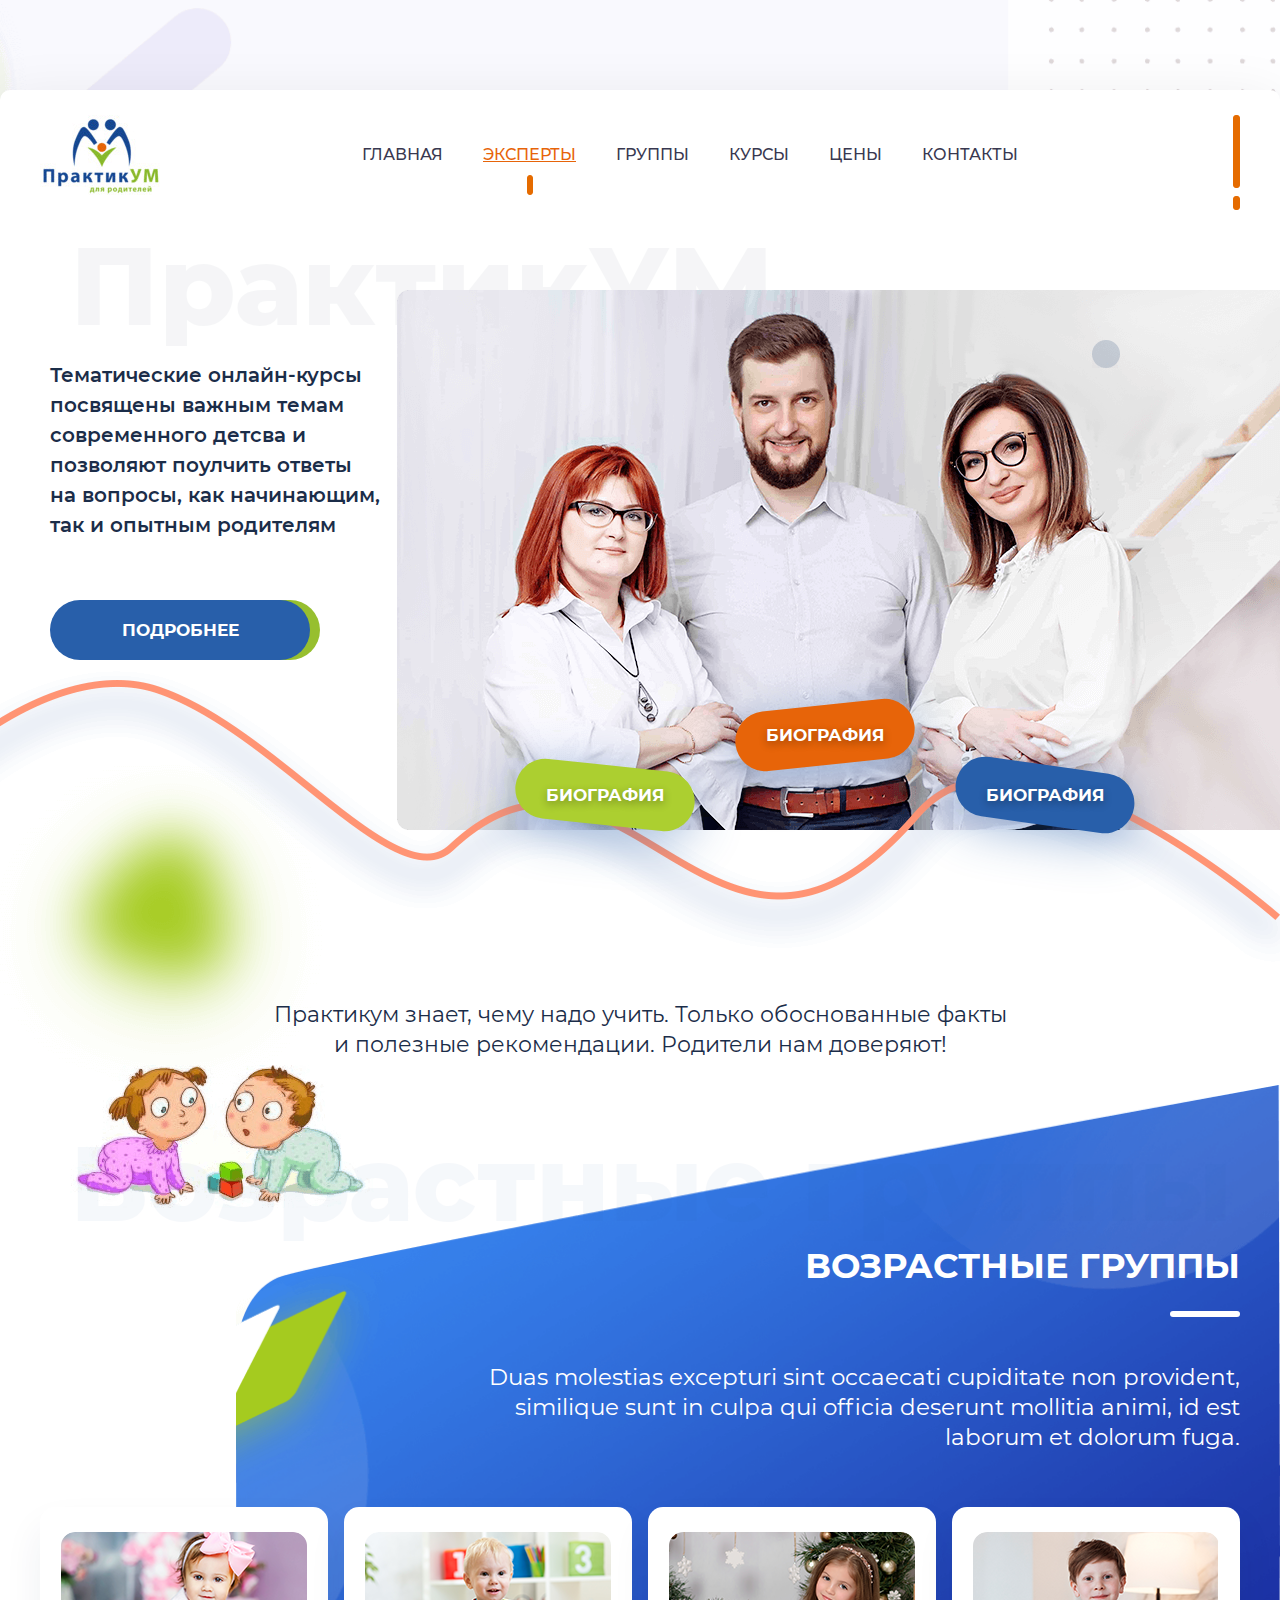
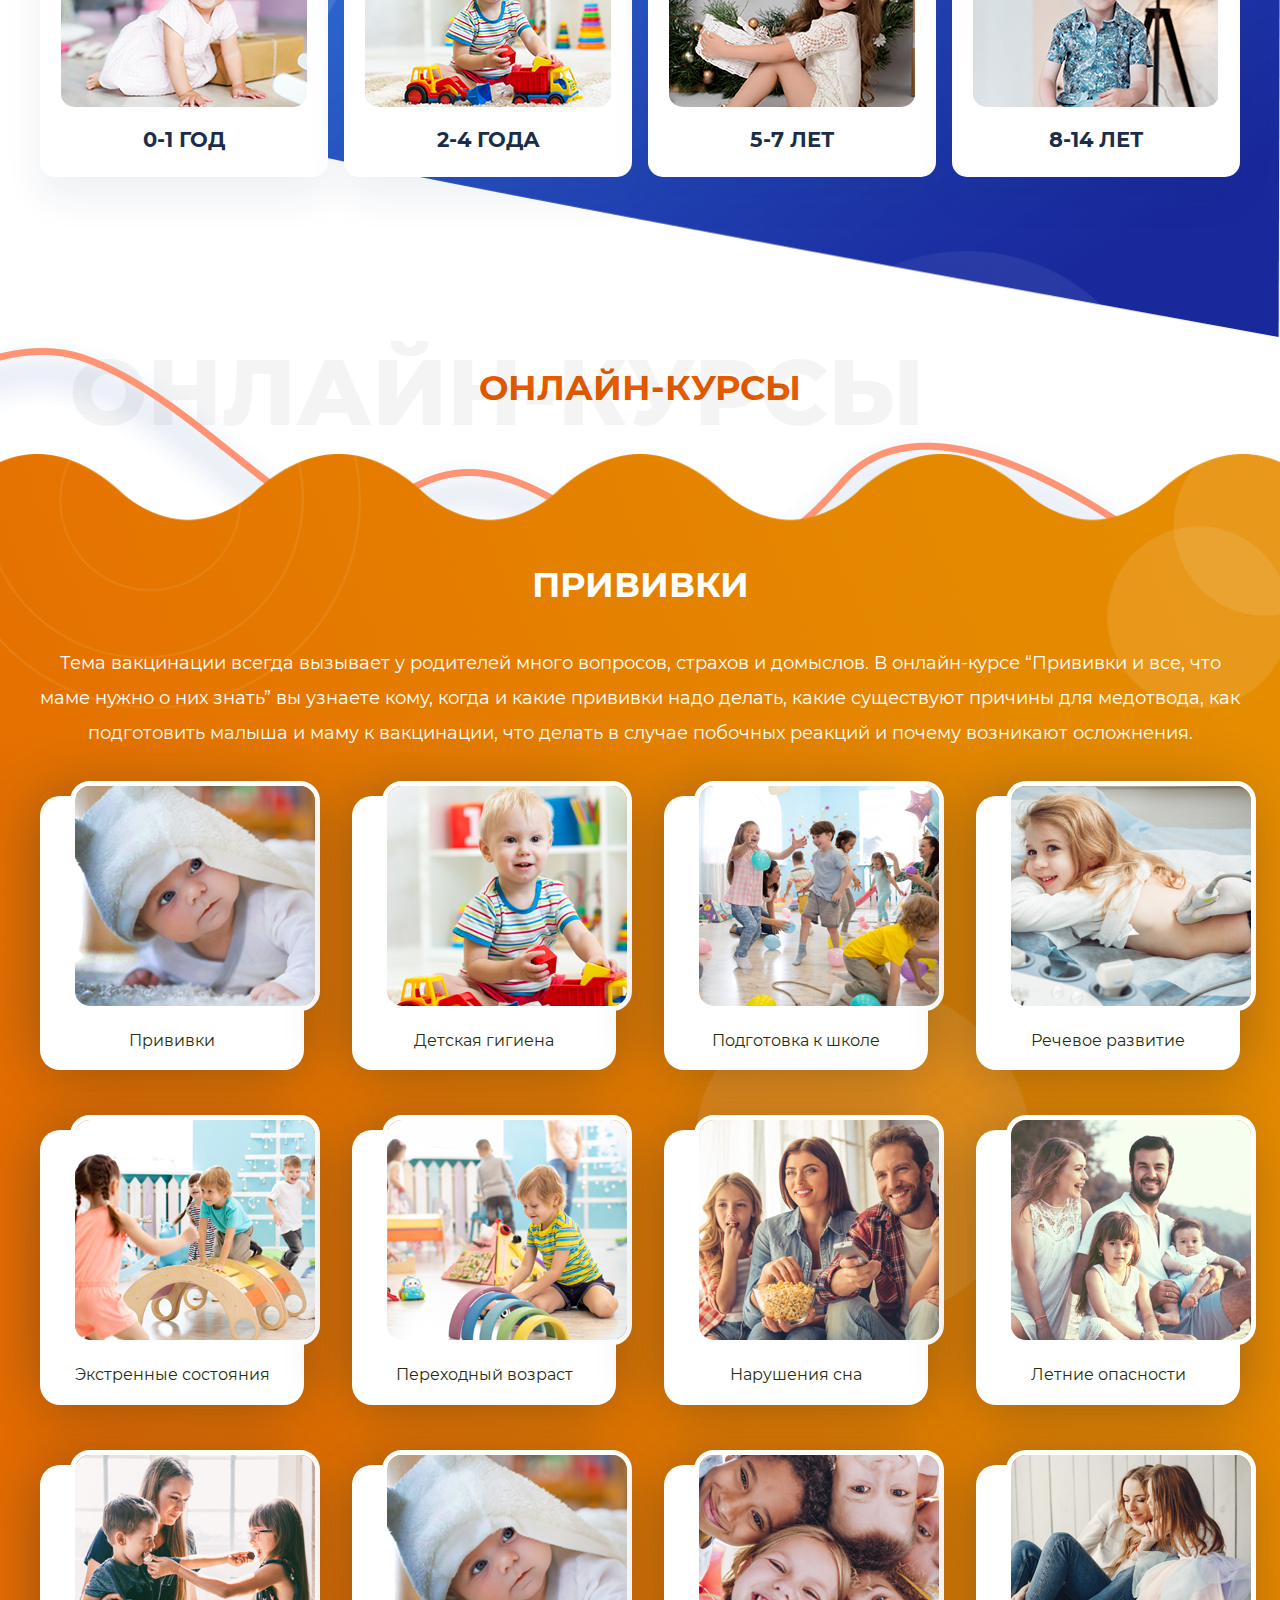
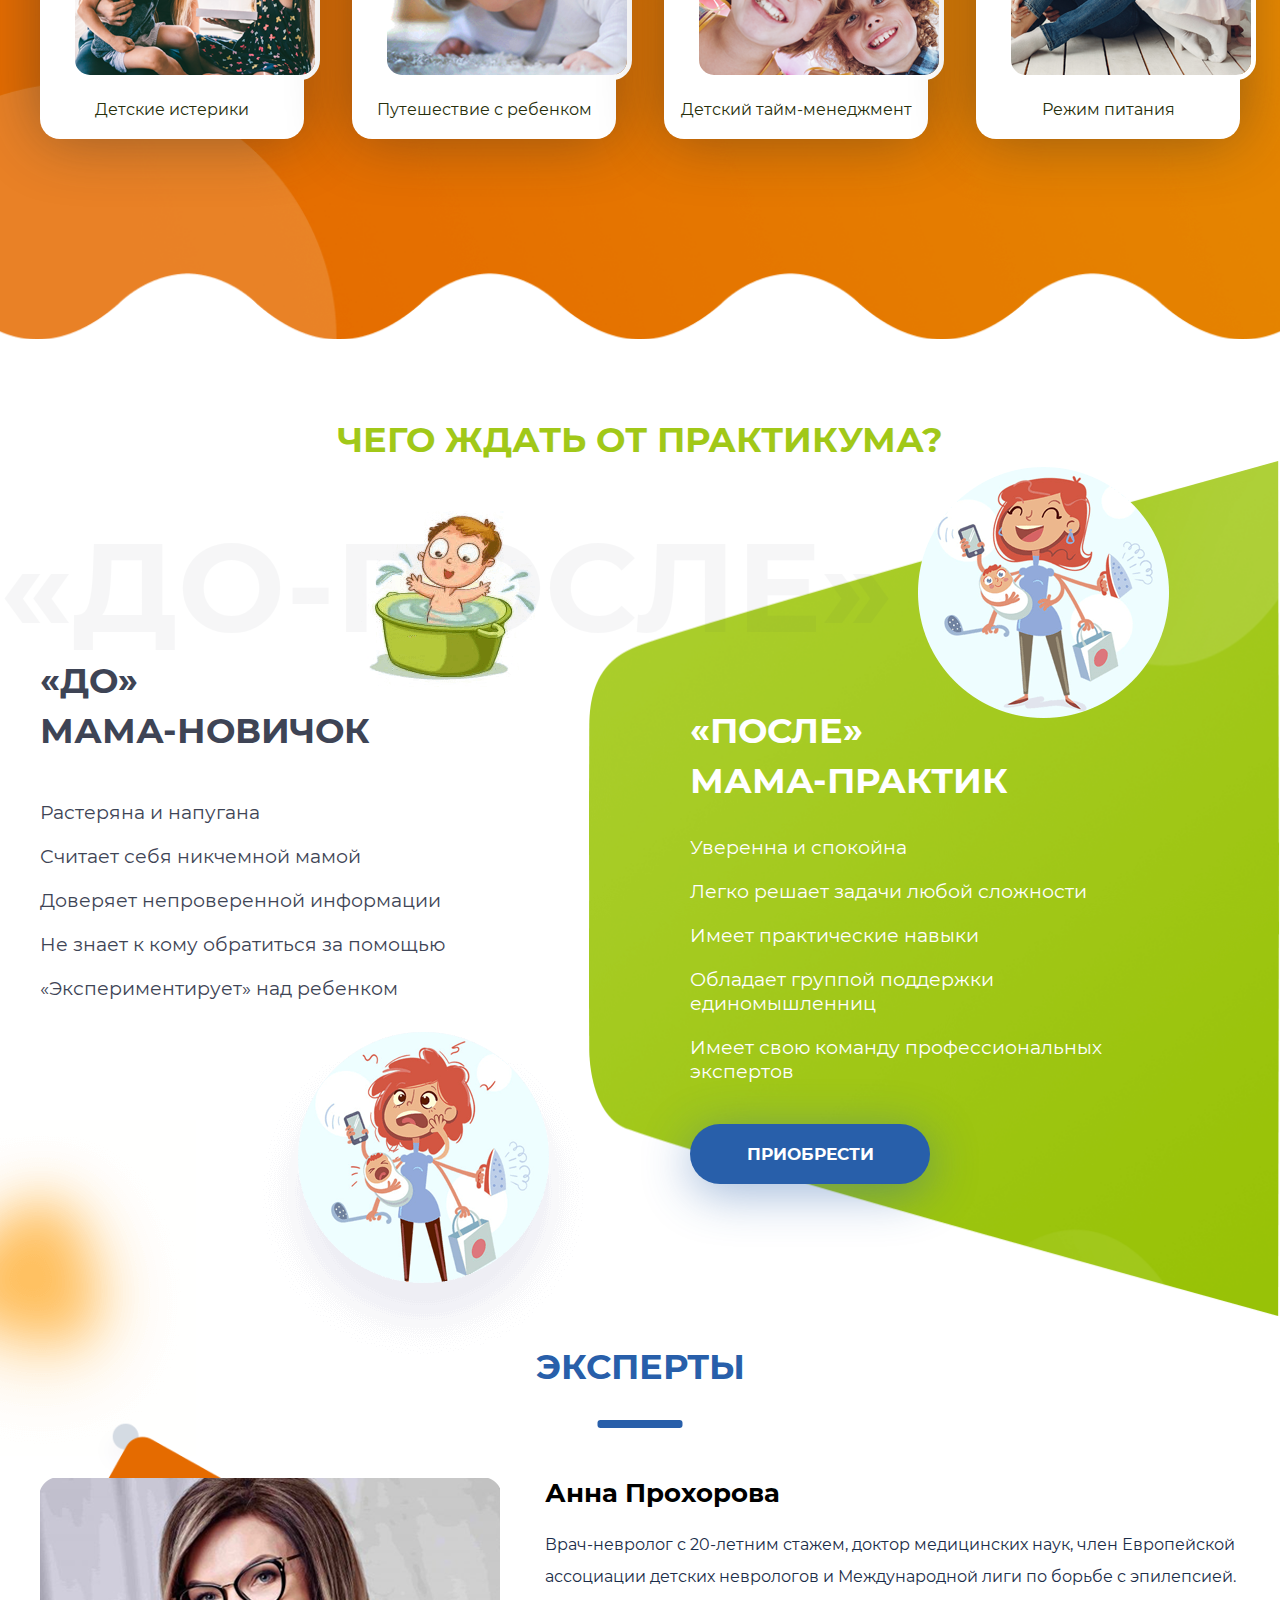
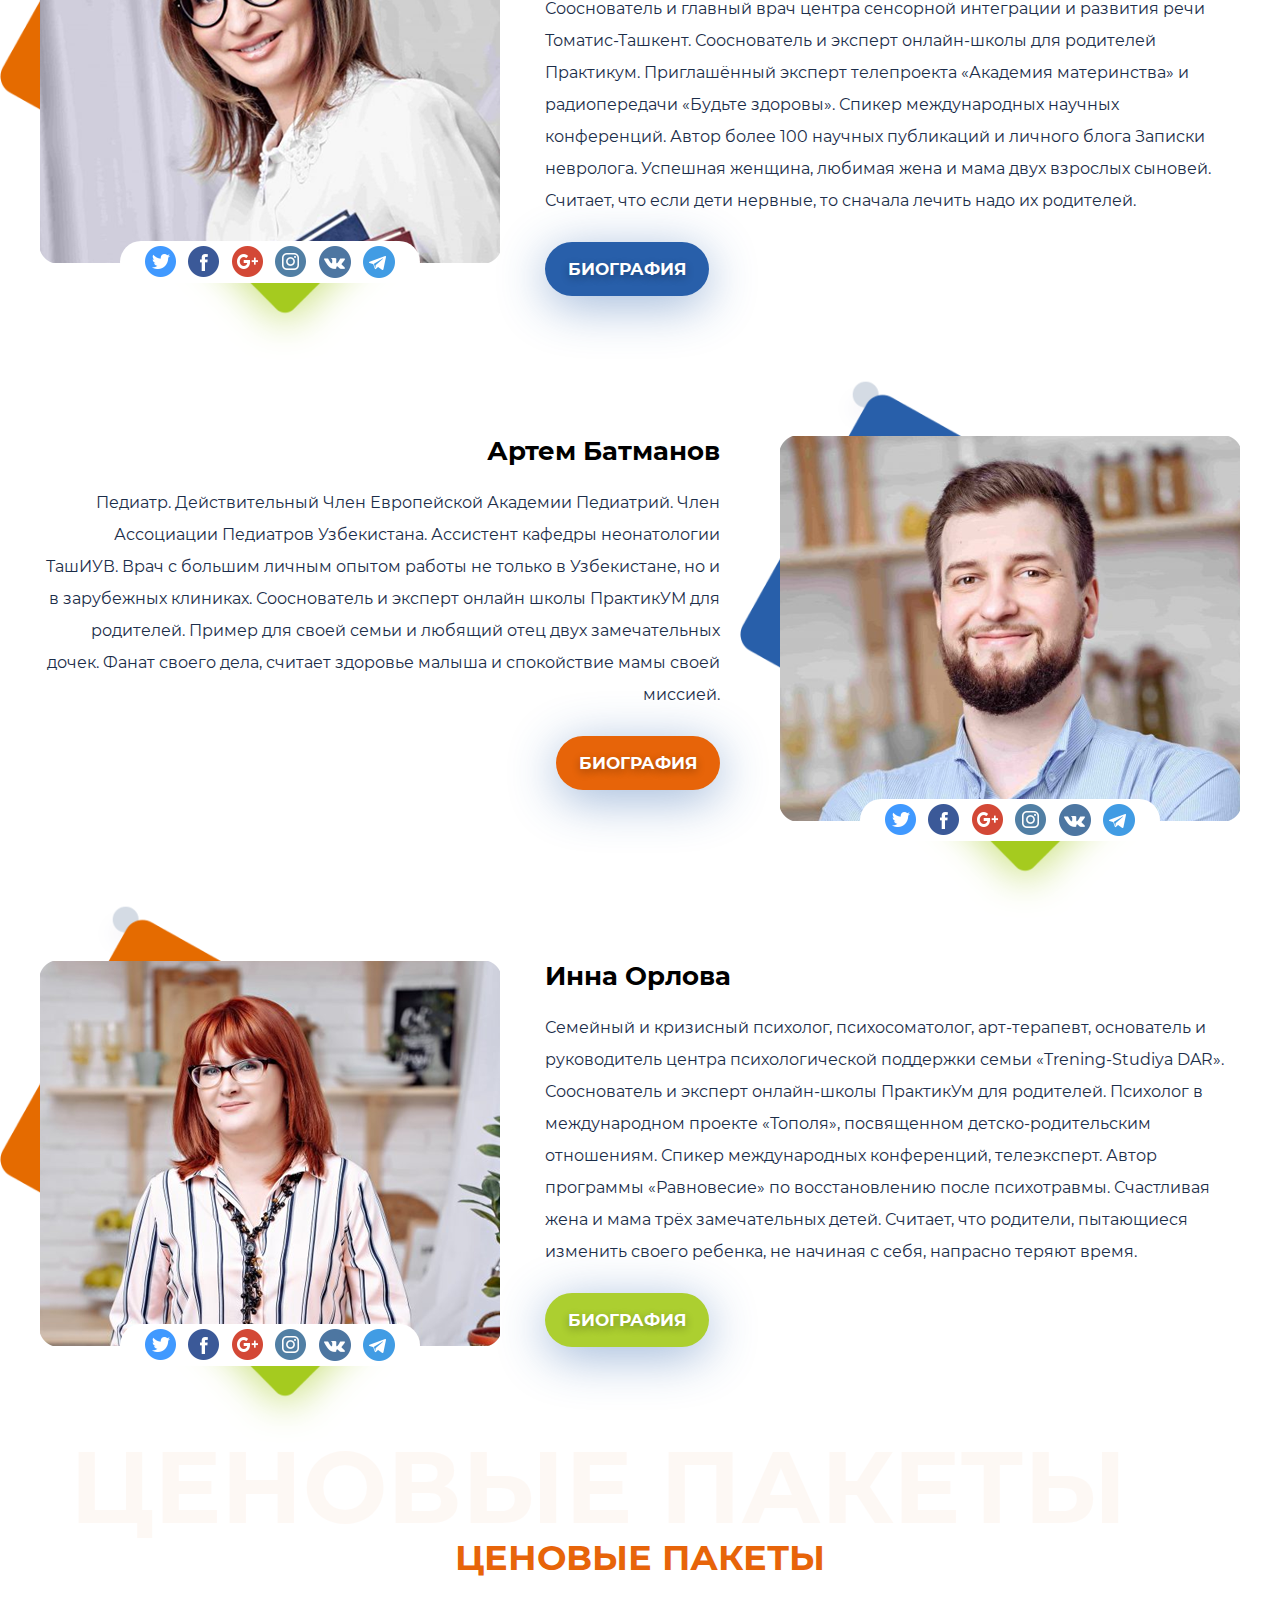
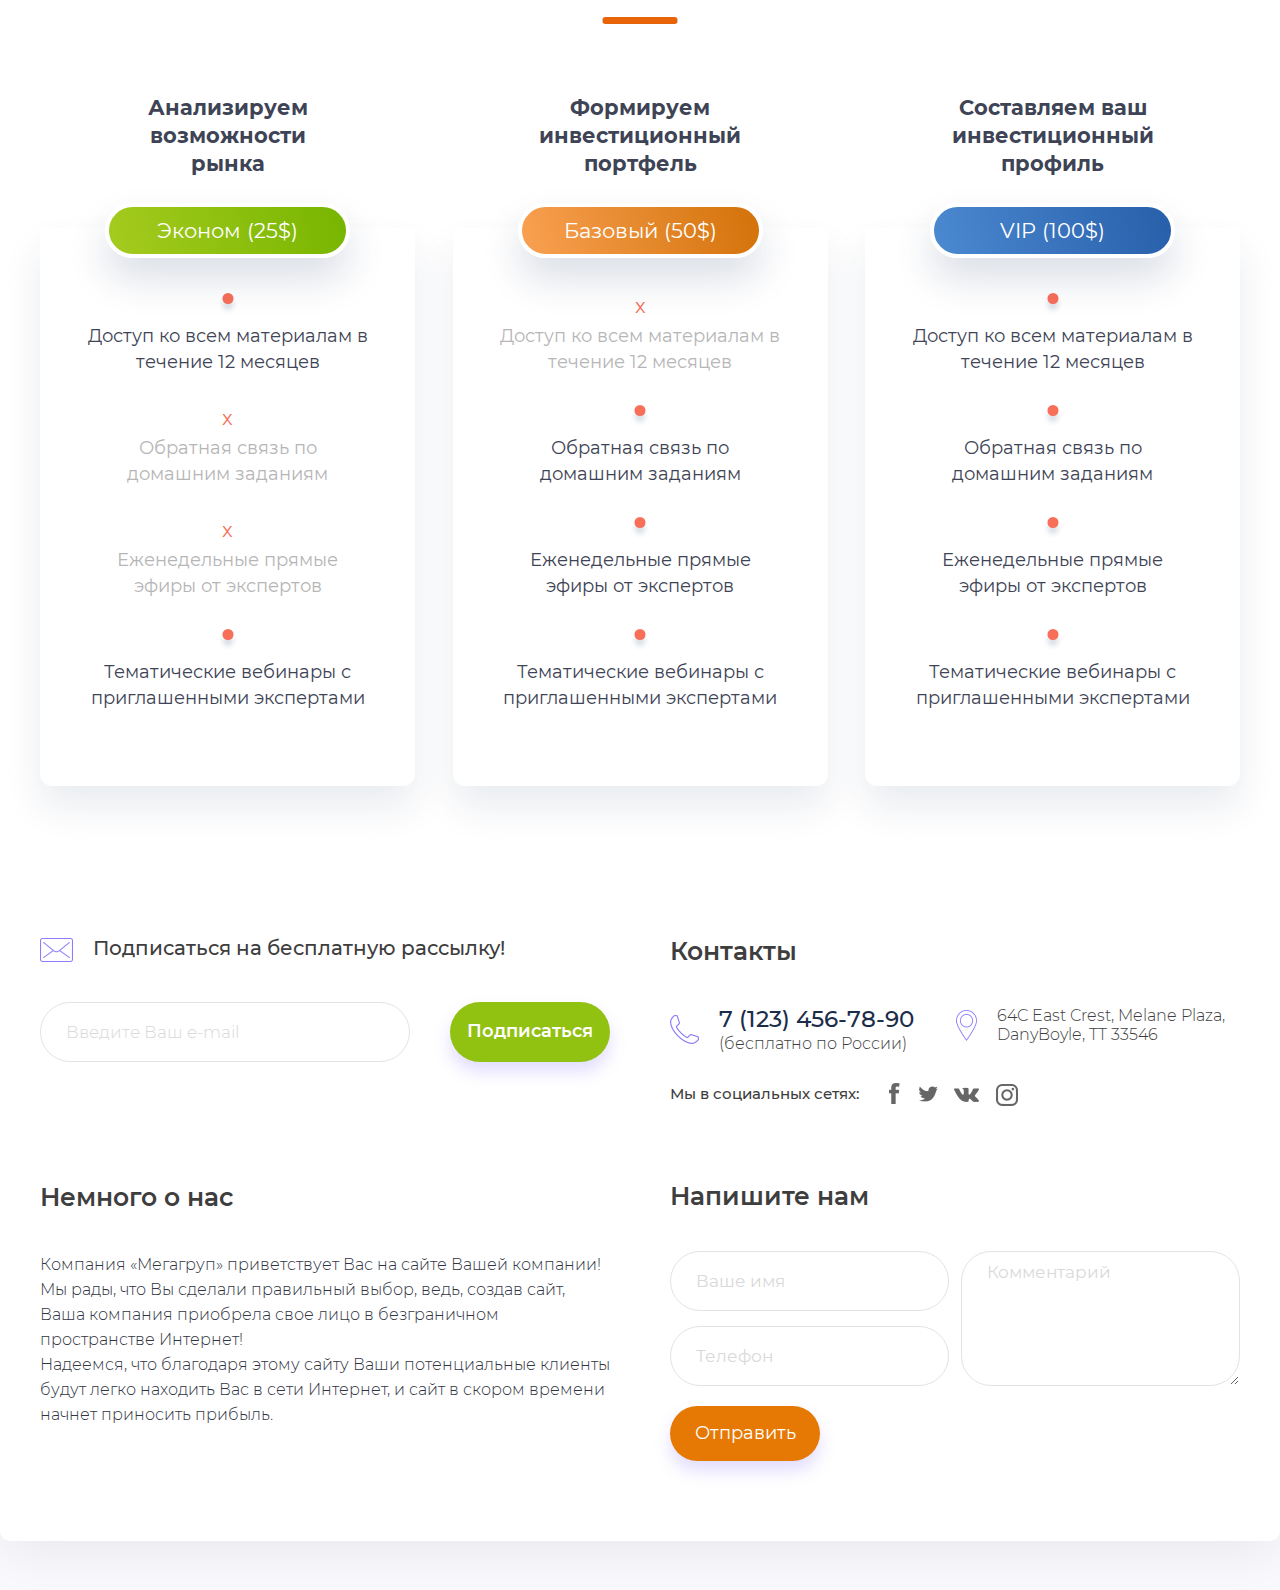
==== index.html @ b4249340 "desktop" ====
<!DOCTYPE html>
<html lang="ru">

<head>
	<meta charset="utf-8">
	<!-- <base href="/"> -->
	<title>ПрактикУМ</title>
	<meta name="description" content="">
	<meta http-equiv="X-UA-Compatible" content="IE=edge">
	<meta name="viewport" content="width=device-width, initial-scale=1, maximum-scale=1">

	<link rel="stylesheet" href="css/main.min.css">

	<!--[if IE 9]>
   <link href="https://cdn.jsdelivr.net/gh/coliff/bootstrap-ie8/css/bootstrap-ie9.min.css" rel="stylesheet">
<![endif]-->
	<!--[if lte IE 8]>
   <link href="https://cdn.jsdelivr.net/gh/coliff/bootstrap-ie8/css/bootstrap-ie8.min.css" rel="stylesheet">
   <script src="https://cdn.jsdelivr.net/g/html5shiv@3.7.3"></script>
<![endif]-->
	<script src="libs/jquery/dist/jquery.min.js" defer></script>
	<script src="js/libs.min.js" defer></script>
	<script src="js/common.js" defer></script>
</head>

<body>
	<div class="wrapper">
		<header class="header">
			<div class="container">
				<div class="header-content">
					<a href="#" class="header-logo">
						<img src="img/logo.png" alt="logo">
					</a>
					<nav class="header-nav">
						<ul class="header-menu">
							<li class="header-menu-item"><a href="#" class="header-menu-link">ГЛАВНАЯ</a></li>
							<li class="header-menu-item"><a href="#" class="header-menu-link active">ЭКСПЕРТЫ</a></li>
							<li class="header-menu-item"><a href="#" class="header-menu-link">ГРУППЫ</a></li>
							<li class="header-menu-item"><a href="#" class="header-menu-link">КУРСЫ</a></li>
							<li class="header-menu-item"><a href="#" class="header-menu-link">ЦЕНЫ</a></li>
							<li class="header-menu-item"><a href="#" class="header-menu-link">КОНТАКТЫ</a></li>
						</ul>
					</nav>
					<img src="img/first-line.png" alt="line" class="header-line">
				</div>
			</div>
		</header>
		<main class="main">
			<section class="first-section">
				<div class="first-section-wrap">
					<h2 class="first-section-big-title">ПрактикУМ</h2>
					<div class="first-section-left">
						<p class="first-section-text">Тематические онлайн-курсы посвящены важным темам современного детсва и позволяют поулчить ответы на вопросы, как начинающим, так и опытным родителям</p>
						<a href="#" class="first-section-btn"><span>подробнее</span></a>
					</div>
					<div class="first-section-right">
						<img src="img/first-ellipse.png" alt="ellipse" class="first-section-ellipse">
						<img src="img/teachers.png" alt="teachers">

					</div>
					<div class="first-section-btns">
						<a href="#" class="first-section-link">Биография</a>
						<a href="#" class="first-section-link">Биография</a>
						<a href="#" class="first-section-link">Биография</a>
					</div>
					<img src="img/second-line.png" alt="line" class="first-section-line">
					<img src="img/wtf.png" alt="line" class="first-section-img">
				</div>
			</section>
			<section class="second-section">
				<h2 class="second-section-big-title">Возрастные группы</h2>
				<p class="second-section-text">Практикум знает, чему надо учить. Только обоснованные факты и полезные рекомендации. Родители нам доверяют!</p>
				<img src="img/child.png" alt="" class="second-section-children">
				<div class="second-section-content">
					<div class="container">
						<h3 class="second-section-title">Возрастные группы</h3>
						<p class="second-section-text-two">Duas molestias excepturi sint occaecati cupiditate non provident, similique sunt in culpa qui officia deserunt mollitia animi, id est laborum et dolorum fuga.</p>
						<div class="age-group-wrap">
							<div class="age-group-item">
								<p class="age-group-item-img-wrap">
									<img src="img/baby/baby.png" alt="baby">

								</p>
								<p class="age-group-item-text">0-1 год</p>
							</div>
							<div class="age-group-item">
								<p class="age-group-item-img-wrap">
									<img src="img/baby/baby-2.png" alt="baby">

								</p>
								<p class="age-group-item-text">2-4 года</p>
							</div>
							<div class="age-group-item">
								<p class="age-group-item-img-wrap">
									<img src="img/baby/baby-3.png" alt="baby">

								</p>
								<p class="age-group-item-text">5-7 лет</p>
							</div>
							<div class="age-group-item">
								<p class="age-group-item-img-wrap">
									<img src="img/baby/baby-4.png" alt="baby">

								</p>
								<p class="age-group-item-text">8-14 лет</p>
							</div>
						</div>
					</div>
				</div>
			</section>
			<section class="third-section">
				<h2 class="third-section-big-title">Онлайн-курсы</h2>
				<h3 class="third-section-title">Онлайн-курсы</h3>
				<img src="img/second-line.png" alt="" class="third-section-line">
				<div class="third-section-content">
					<div class="container">
						<h3>Прививки</h3>
						<p class="third-section-text">Тема вакцинации всегда вызывает у родителей много вопросов, страхов и домыслов. В онлайн-курсе “Прививки и все, что маме нужно о них знать” вы узнаете кому, когда и какие прививки надо делать, какие существуют причины для медотвода, как подготовить малыша и маму к вакцинации, что делать в случае побочных реакций и почему возникают осложнения.</p>
						<div class="third-section-blocks">
							<div class="third-section-block">
								<p class="third-section-block-img-wrap">
									<img src="img/baby/baby-5.png" alt="baby">
								</p>
								<p class="third-section-block-text">Прививки</p>
							</div>
							<div class="third-section-block">
								<p class="third-section-block-img-wrap">
									<img src="img/baby/baby-6.png" alt="baby">
								</p>
								<p class="third-section-block-text">Детская гигиена</p>
							</div>
							<div class="third-section-block">
								<p class="third-section-block-img-wrap">
									<img src="img/baby/baby-7.png" alt="baby">
								</p>
								<p class="third-section-block-text">Подготовка к школе</p>
							</div>
							<div class="third-section-block">
								<p class="third-section-block-img-wrap">
									<img src="img/baby/baby-8.png" alt="baby">
								</p>
								<p class="third-section-block-text">Речевое развитие</p>
							</div>

							<div class="third-section-block">
								<p class="third-section-block-img-wrap">
									<img src="img/baby/baby-9.png" alt="baby">
								</p>
								<p class="third-section-block-text">Экстренные состояния</p>
							</div>
							<div class="third-section-block">
								<p class="third-section-block-img-wrap">
									<img src="img/baby/baby-10.png" alt="baby">
								</p>
								<p class="third-section-block-text">Переходный возраст</p>
							</div>
							<div class="third-section-block">
								<p class="third-section-block-img-wrap">
									<img src="img/baby/baby-11.png" alt="baby">
								</p>
								<p class="third-section-block-text">Нарушения сна</p>
							</div>
							<div class="third-section-block">
								<p class="third-section-block-img-wrap">
									<img src="img/baby/baby-12.png" alt="baby">
								</p>
								<p class="third-section-block-text">Летние опасности</p>
							</div>

							<div class="third-section-block">
								<p class="third-section-block-img-wrap">
									<img src="img/baby/baby-13.png" alt="baby">
								</p>
								<p class="third-section-block-text">Детские истерики</p>
							</div>
							<div class="third-section-block">
								<p class="third-section-block-img-wrap">
									<img src="img/baby/baby-14.png" alt="baby">
								</p>
								<p class="third-section-block-text">Путешествие с ребенком</p>
							</div>
							<div class="third-section-block">
								<p class="third-section-block-img-wrap">
									<img src="img/baby/baby-15.png" alt="baby">
								</p>
								<p class="third-section-block-text">Детский тайм-менеджмент</p>
							</div>
							<div class="third-section-block">
								<p class="third-section-block-img-wrap">
									<img src="img/baby/baby-16.png" alt="baby">
								</p>
								<p class="third-section-block-text">Режим питания</p>
							</div>
						</div>
					</div>
				</div>
			</section>
			<section class="four-section">

				<h3 class="four-section-title">Чего ждать от ПрактикУма?</h3>
				<div class="four-section-content-wrap">
					<h2 class="four-section-big-title">«До-После»</h2>
					<div class="container">
						<div class="four-section-content">
							<div class="four-section-left">
								<img src="img/child-2.png" alt="" class="four-section-child">
								<h4 class="four-section-left-title">«До»<br>
									Мама-новичок</h4>
								<ul class="four-section-left-list">
									<li>Растеряна и напугана</li>
									<li>Считает себя никчемной мамой</li>
									<li>Доверяет непроверенной информации</li>
									<li>Не знает к кому обратиться за помощью</li>
									<li>«Экспериментирует» над ребенком</li>
								</ul>
								<img src="img/mom-2.png" alt="" class="four-section-left-mom">
								<img src="img/wtf-2.png" alt="" class="four-section-left-img">
							</div>
							<div class="four-section-right">
								<img src="img/mom.png" alt="" class="four-section-right-mom">
								<h4 class="four-section-right-title">«После»<br>
									Мама-практик</h4>
								<ul class="four-section-right-list">
									<li>Уверенна и спокойна</li>
									<li>Легко решает задачи любой сложности</li>
									<li>Имеет практические навыки</li>
									<li>Обладает группой поддержки единомышленниц</li>
									<li>Имеет свою команду профессиональных экспертов</li>
								</ul>
								<a href="#" class="four-section-btn">приобрести</a>
							</div>
						</div>
					</div>
				</div>
			</section>
			<section class="five-section">
				<div class="container">
					<h2 class="five-section-title">Эксперты</h2>
					<div class="five-section-content">
						<div class="five-section-block">
							<div class="five-section-block-left">
								<p class="five-section-block-img-wrap">
									<img src="img/teachers/teacher-1.png" alt="">
								</p>
								<ul class="five-section-social">
									<li><a href="#"><img src="img/icons/twitter_icon.png" alt=""></a></li>
									<li><a href="#"><img src="img/icons/facebook_icon.png" alt=""></a></li>
									<li><a href="#"><img src="img/icons/g.png" alt=""></a></li>
									<li><a href="#"><img src="img/icons/instagram_icon.png" alt=""></a></li>
									<li><a href="#"><img src="img/icons/vk_icon.png" alt=""></a></li>
									<li><a href="#"><img src="img/icons/telegram.png" alt=""></a></li>
								</ul>
							</div>
							<div class="five-section-block-right">
								<p class="five-section-right-name">Анна Прохорова</p>
								<p class="five-section-right-text">Врач-невролог с 20-летним стажем, доктор медицинских наук, член Европейской ассоциации детских неврологов и Международной лиги по борьбе с эпилепсией. Сооснователь и главный врач центра сенсорной интеграции и развития речи Томатис-Ташкент. Сооснователь и эксперт онлайн-школы для родителей Практикум. Приглашённый эксперт телепроекта «Академия материнства» и радиопередачи «Будьте здоровы». Спикер международных научных конференций. Автор более 100 научных публикаций и личного блога Записки невролога.
									Успешная женщина, любимая жена и мама двух взрослых сыновей. Считает, что если дети нервные, то сначала лечить надо их родителей.</p>
								<a href="#" class="five-section-right-btn">Биография</a>
							</div>
						</div>
						<div class="five-section-block">
							<div class="five-section-block-left">
								<p class="five-section-block-img-wrap">
									<img src="img/teachers/teacher-2.png" alt="">
								</p>
								<ul class="five-section-social">
									<li><a href="#"><img src="img/icons/twitter_icon.png" alt=""></a></li>
									<li><a href="#"><img src="img/icons/facebook_icon.png" alt=""></a></li>
									<li><a href="#"><img src="img/icons/g.png" alt=""></a></li>
									<li><a href="#"><img src="img/icons/instagram_icon.png" alt=""></a></li>
									<li><a href="#"><img src="img/icons/vk_icon.png" alt=""></a></li>
									<li><a href="#"><img src="img/icons/telegram.png" alt=""></a></li>
								</ul>
							</div>
							<div class="five-section-block-right">
								<p class="five-section-right-name">Артем Батманов</p>
								<p class="five-section-right-text">Педиатр. Действительный Член Европейской Академии Педиатрий. Член Ассоциации Педиатров Узбекистана. Ассистент кафедры неонатологии ТашИУВ. Врач с большим личным опытом работы не только в Узбекистане, но и в зарубежных клиниках. Сооснователь и эксперт онлайн школы ПрактикУМ для родителей. Пример для своей семьи и любящий отец двух замечательных дочек. Фанат своего дела, считает здоровье малыша и спокойствие мамы своей миссией.</p>
								<a href="#" class="five-section-right-btn">Биография</a>
							</div>
						</div>
						<div class="five-section-block">
							<div class="five-section-block-left">
								<p class="five-section-block-img-wrap">
									<img src="img/teachers/teacher-3.png" alt="">
								</p>
								<ul class="five-section-social">
									<li><a href="#"><img src="img/icons/twitter_icon.png" alt=""></a></li>
									<li><a href="#"><img src="img/icons/facebook_icon.png" alt=""></a></li>
									<li><a href="#"><img src="img/icons/g.png" alt=""></a></li>
									<li><a href="#"><img src="img/icons/instagram_icon.png" alt=""></a></li>
									<li><a href="#"><img src="img/icons/vk_icon.png" alt=""></a></li>
									<li><a href="#"><img src="img/icons/telegram.png" alt=""></a></li>
								</ul>
							</div>
							<div class="five-section-block-right">
								<p class="five-section-right-name">Инна Орлова</p>
								<p class="five-section-right-text">Семейный и кризисный психолог, психосоматолог, арт-терапевт, основатель и руководитель центра психологической поддержки семьи «Trening-Studiya DAR». Сооснователь и эксперт онлайн-школы ПрактикУм для родителей. Психолог в международном проекте «Тополя», посвященном детско-родительским отношениям. Спикер международных конференций, телеэксперт. Автор программы «Равновесие» по восстановлению после психотравмы.
									Счастливая жена и мама трёх замечательных детей. Считает, что родители, пытающиеся изменить своего ребенка, не начиная с себя, напрасно теряют время.</p>
								<a href="#" class="five-section-right-btn">Биография</a>
							</div>
						</div>
					</div>
				</div>
			</section>
			<section class="six-section">
				<div class="container">
					<h2 class="six-section-big-title">Ценовые пакеты</h2>
					<h3 class="six-section-title">Ценовые пакеты</h3>
					<div class="six-section-content">
						<div class="six-section-block">
							<p class="six-section-block-title">Анализируем<br>
								возможности<br>
								рынка </p>
							<p class="six-section-block-price">Эконом (25$)</p>
							<div class="six-section-block-content">
								<ul class="six-section-block-list">
									<li class="six-section-block-list-item active">Доступ ко всем материалам в течение 12 месяцев</li>
									<li class="six-section-block-list-item">Обратная связь по домашним заданиям</li>
									<li class="six-section-block-list-item">Еженедельные прямые эфиры от экспертов</li>
									<li class="six-section-block-list-item active">Тематические вебинары с приглашенными экспертами</li>
								</ul>
							</div>
						</div>
						<div class="six-section-block">
							<p class="six-section-block-title">Формируем<br>
								инвестиционный<br>
								портфель </p>
							<p class="six-section-block-price">Базовый (50$)</p>
							<div class="six-section-block-content">
								<ul class="six-section-block-list">
									<li class="six-section-block-list-item">Доступ ко всем материалам в течение 12 месяцев</li>
									<li class="six-section-block-list-item active">Обратная связь по домашним заданиям</li>
									<li class="six-section-block-list-item active">Еженедельные прямые эфиры от экспертов</li>
									<li class="six-section-block-list-item active">Тематические вебинары с приглашенными экспертами</li>
								</ul>
							</div>
						</div>
						<div class="six-section-block">
							<p class="six-section-block-title">Составляем ваш<br>
								инвестиционный<br>
								профиль </p>
							<p class="six-section-block-price">VIP (100$)</p>
							<div class="six-section-block-content">
								<ul class="six-section-block-list">
									<li class="six-section-block-list-item active">Доступ ко всем материалам в течение 12 месяцев</li>
									<li class="six-section-block-list-item active">Обратная связь по домашним заданиям</li>
									<li class="six-section-block-list-item active">Еженедельные прямые эфиры от экспертов</li>
									<li class="six-section-block-list-item active">Тематические вебинары с приглашенными экспертами</li>
								</ul>
							</div>
						</div>
					</div>
				</div>
			</section>
		</main>
		<footer class="footer">
			<div class="container">
				<div class="footer-wrapper">
					<div class="footer-left">
						<form action="#" class="footer-subscribe-form">
							<p class="footer-subscribe-form-title"><img src="img/icons/email.png" alt="icon">Подписаться на бесплатную рассылку!</p>
							<p class="footer-subscribe-form-field-wrap">
								<input type="email" class="footer-subscribe-form-field" placeholder="Введите Ваш e-mail">
								<input type="submit" class="footer-subscribe-form-btn" value="Подписаться">
							</p>
						</form>
						<div class="footer-about">
							<p class="footer-about-title">Немного о нас</p>
							<p class="footer-about-text">Компания «Мегагруп» приветствует Вас на сайте Вашей компании!</p>
							<p class="footer-about-text">Мы рады, что Вы сделали правильный выбор, ведь, создав сайт, Ваша компания приобрела свое лицо в безграничном пространстве Интернет!</p>
							<p class="footer-about-text">
								Надеемся, что благодаря этому сайту Ваши потенциальные клиенты будут легко находить Вас в сети Интернет, и сайт в скором времени начнет приносить прибыль.
							</p>
						</div>
					</div>
					<div class="footer-right">
						<div class="footer-contacts">
							<p class="footer-contacts-title">Контакты</p>
							<ul class="footer-contacts-list">
								<li>
									<img src="img/icons/phone.png" alt="">
									<p>
										<a href="tel:+7(123)4567890">7 (123) 456-78-90</a>
										<span>(бесплатно по России)</span>
									</p>
								</li>
								<li>
									<img src="img/icons/pin.png" alt="">
									<p>
										64C East Crest, Melane Plaza,
DanyBoyle, TT 33546
									</p>
								</li>
							</ul>
							<div class="footer-social">
								<p>Мы в социальных сетях:</p>
								<ul class="footer-social-list">
									<li><a href="#"><img src="img/icons/social.png" alt=""></a></li>
								</ul>
							</div>
						</div>
						<form action="#" class="footer-contacts-form">
							<p class="footer-contacts-form-title">Напишите нам</p>
							<p class="footer-contacts-form-left">
								<input type="text" class="footer-contacts-form-field" placeholder="Ваше имя">
								<input type="phone" class="footer-contacts-form-field phone" placeholder="Телефон">
							</p>
							<textarea class="footer-contacts-form-textarea" placeholder="Комментарий"></textarea>
							<input type="submit" class="footer-contacts-form-btn" value="Отправить">
						</form>
					</div>
				</div>
			</div>
		</footer>
	</div>



</body>

</html>
---- css/main.min.css ----
@import url(../css/normalize.css);
/*!
 * Bootstrap v4.0.0 (https://getbootstrap.com)
 * Copyright 2011-2018 The Bootstrap Authors
 * Copyright 2011-2018 Twitter, Inc.
 * Licensed under MIT (https://github.com/twbs/bootstrap/blob/master/LICENSE)
 */
@import url(../libs/jquery/dist/jquery-ui.css);
@import url(../libs/icomoon/icomoon.css);
@import url(../libs/owl.carousel/owl.carousel.min.css);
@import url(../libs/select2/select2.min.css);
@import url(../libs/wow-animation/animate.min.css);
@import url(../libs/fancyBox/jquery.fancybox.min.css);
@import url(../fonts/FiraSans/stylesheet.css);
@import url(../fonts/Montserrat/stylesheet.css);
:root {
  --blue: #007bff;
  --indigo: #6610f2;
  --purple: #6f42c1;
  --pink: #e83e8c;
  --red: #dc3545;
  --orange: #e76409;
  --yellow: #ffc107;
  --green: #28a745;
  --teal: #20c997;
  --cyan: #17a2b8;
  --white: #fff;
  --gray: #6c757d;
  --gray-dark: #343a40;
  --primary: #007bff;
  --secondary: #6c757d;
  --success: #28a745;
  --info: #17a2b8;
  --warning: #ffc107;
  --danger: #dc3545;
  --light: #f8f9fa;
  --dark: #343a40;
  --breakpoint-xs: 0;
  --breakpoint-sm: 576px;
  --breakpoint-md: 768px;
  --breakpoint-lg: 992px;
  --breakpoint-xl: 1200px;
  --font-family-sans-serif: -apple-system, BlinkMacSystemFont, "Segoe UI", Roboto, "Helvetica Neue", Arial, sans-serif, "Apple Color Emoji", "Segoe UI Emoji", "Segoe UI Symbol";
  --font-family-monospace: SFMono-Regular, Menlo, Monaco, Consolas, "Liberation Mono", "Courier New", monospace; }

*,
*::before,
*::after {
  -webkit-box-sizing: border-box;
          box-sizing: border-box; }

html {
  font-family: sans-serif;
  line-height: 1.15;
  -webkit-text-size-adjust: 100%;
  -ms-text-size-adjust: 100%;
  -ms-overflow-style: scrollbar;
  -webkit-tap-highlight-color: rgba(0, 0, 0, 0); }

@-ms-viewport {
  width: device-width; }

article, aside, dialog, figcaption, figure, footer, header, hgroup, main, nav, section {
  display: block; }

body {
  margin: 0;
  font-family: -apple-system, BlinkMacSystemFont, "Segoe UI", Roboto, "Helvetica Neue", Arial, sans-serif, "Apple Color Emoji", "Segoe UI Emoji", "Segoe UI Symbol";
  font-size: 1rem;
  font-weight: 400;
  line-height: 1.5;
  color: #212529;
  text-align: left;
  background-color: #fff; }

[tabindex="-1"]:focus {
  outline: 0 !important; }

hr {
  -webkit-box-sizing: content-box;
          box-sizing: content-box;
  height: 0;
  overflow: visible; }

h1, h2, h3, h4, h5, h6 {
  margin-top: 0;
  margin-bottom: 0.5rem; }

p {
  margin-top: 0;
  margin-bottom: 1rem; }

abbr[title],
abbr[data-original-title] {
  text-decoration: underline;
  -webkit-text-decoration: underline dotted;
          text-decoration: underline dotted;
  cursor: help;
  border-bottom: 0; }

address {
  margin-bottom: 1rem;
  font-style: normal;
  line-height: inherit; }

ol,
ul,
dl {
  margin-top: 0;
  margin-bottom: 1rem; }

ol ol,
ul ul,
ol ul,
ul ol {
  margin-bottom: 0; }

dt {
  font-weight: 700; }

dd {
  margin-bottom: .5rem;
  margin-left: 0; }

blockquote {
  margin: 0 0 1rem; }

dfn {
  font-style: italic; }

b,
strong {
  font-weight: bolder; }

small {
  font-size: 80%; }

sub,
sup {
  position: relative;
  font-size: 75%;
  line-height: 0;
  vertical-align: baseline; }

sub {
  bottom: -.25em; }

sup {
  top: -.5em; }

a {
  color: #007bff;
  text-decoration: none;
  background-color: transparent;
  -webkit-text-decoration-skip: objects; }
  a:hover {
    color: #0056b3;
    text-decoration: underline; }

a:not([href]):not([tabindex]) {
  color: inherit;
  text-decoration: none; }
  a:not([href]):not([tabindex]):hover, a:not([href]):not([tabindex]):focus {
    color: inherit;
    text-decoration: none; }
  a:not([href]):not([tabindex]):focus {
    outline: 0; }

pre,
code,
kbd,
samp {
  font-family: monospace, monospace;
  font-size: 1em; }

pre {
  margin-top: 0;
  margin-bottom: 1rem;
  overflow: auto;
  -ms-overflow-style: scrollbar; }

figure {
  margin: 0 0 1rem; }

img {
  vertical-align: middle;
  border-style: none; }

svg:not(:root) {
  overflow: hidden; }

table {
  border-collapse: collapse; }

caption {
  padding-top: 0.75rem;
  padding-bottom: 0.75rem;
  color: #6c757d;
  text-align: left;
  caption-side: bottom; }

th {
  text-align: inherit; }

label {
  display: inline-block;
  margin-bottom: .5rem; }

button {
  -webkit-border-radius: 0;
          border-radius: 0; }

button:focus {
  outline: 1px dotted;
  outline: 5px auto -webkit-focus-ring-color; }

input,
button,
select,
optgroup,
textarea {
  margin: 0;
  font-family: inherit;
  font-size: inherit;
  line-height: inherit; }

button,
input {
  overflow: visible; }

button,
select {
  text-transform: none; }

button,
html [type="button"],
[type="reset"],
[type="submit"] {
  -webkit-appearance: button; }

button::-moz-focus-inner,
[type="button"]::-moz-focus-inner,
[type="reset"]::-moz-focus-inner,
[type="submit"]::-moz-focus-inner {
  padding: 0;
  border-style: none; }

input[type="radio"],
input[type="checkbox"] {
  -webkit-box-sizing: border-box;
          box-sizing: border-box;
  padding: 0; }

input[type="date"],
input[type="time"],
input[type="datetime-local"],
input[type="month"] {
  -webkit-appearance: listbox; }

textarea {
  overflow: auto;
  resize: vertical; }

fieldset {
  min-width: 0;
  padding: 0;
  margin: 0;
  border: 0; }

legend {
  display: block;
  width: 100%;
  max-width: 100%;
  padding: 0;
  margin-bottom: .5rem;
  font-size: 1.5rem;
  line-height: inherit;
  color: inherit;
  white-space: normal; }

progress {
  vertical-align: baseline; }

[type="number"]::-webkit-inner-spin-button,
[type="number"]::-webkit-outer-spin-button {
  height: auto; }

[type="search"] {
  outline-offset: -2px;
  -webkit-appearance: none; }

[type="search"]::-webkit-search-cancel-button,
[type="search"]::-webkit-search-decoration {
  -webkit-appearance: none; }

::-webkit-file-upload-button {
  font: inherit;
  -webkit-appearance: button; }

output {
  display: inline-block; }

summary {
  display: list-item;
  cursor: pointer; }

template {
  display: none; }

[hidden] {
  display: none !important; }

h1, h2, h3, h4, h5, h6,
.h1, .h2, .h3, .h4, .h5, .h6 {
  margin-bottom: 0.5rem;
  font-family: inherit;
  font-weight: 500;
  line-height: 1.2;
  color: inherit; }

h1, .h1 {
  font-size: 2.5rem; }

h2, .h2 {
  font-size: 2rem; }

h3, .h3 {
  font-size: 1.75rem; }

h4, .h4 {
  font-size: 1.5rem; }

h5, .h5 {
  font-size: 1.25rem; }

h6, .h6 {
  font-size: 1rem; }

.lead {
  font-size: 1.25rem;
  font-weight: 300; }

.display-1 {
  font-size: 6rem;
  font-weight: 300;
  line-height: 1.2; }

.display-2 {
  font-size: 5.5rem;
  font-weight: 300;
  line-height: 1.2; }

.display-3 {
  font-size: 4.5rem;
  font-weight: 300;
  line-height: 1.2; }

.display-4 {
  font-size: 3.5rem;
  font-weight: 300;
  line-height: 1.2; }

hr {
  margin-top: 1rem;
  margin-bottom: 1rem;
  border: 0;
  border-top: 1px solid rgba(0, 0, 0, 0.1); }

small,
.small {
  font-size: 80%;
  font-weight: 400; }

mark,
.mark {
  padding: 0.2em;
  background-color: #fcf8e3; }

.list-unstyled {
  padding-left: 0;
  list-style: none; }

.list-inline {
  padding-left: 0;
  list-style: none; }

.list-inline-item {
  display: inline-block; }
  .list-inline-item:not(:last-child) {
    margin-right: 0.5rem; }

.initialism {
  font-size: 90%;
  text-transform: uppercase; }

.blockquote {
  margin-bottom: 1rem;
  font-size: 1.25rem; }

.blockquote-footer {
  display: block;
  font-size: 80%;
  color: #6c757d; }
  .blockquote-footer::before {
    content: "\2014 \00A0"; }

.img-fluid {
  max-width: 100%;
  height: auto; }

.img-thumbnail {
  padding: 0.25rem;
  background-color: #fff;
  border: 1px solid #dee2e6;
  -webkit-border-radius: 0.25rem;
          border-radius: 0.25rem;
  max-width: 100%;
  height: auto; }

.figure {
  display: inline-block; }

.figure-img {
  margin-bottom: 0.5rem;
  line-height: 1; }

.figure-caption {
  font-size: 90%;
  color: #6c757d; }

code,
kbd,
pre,
samp {
  font-family: SFMono-Regular, Menlo, Monaco, Consolas, "Liberation Mono", "Courier New", monospace; }

code {
  font-size: 87.5%;
  color: #e83e8c;
  word-break: break-word; }
  a > code {
    color: inherit; }

kbd {
  padding: 0.2rem 0.4rem;
  font-size: 87.5%;
  color: #fff;
  background-color: #212529;
  -webkit-border-radius: 0.2rem;
          border-radius: 0.2rem; }
  kbd kbd {
    padding: 0;
    font-size: 100%;
    font-weight: 700; }

pre {
  display: block;
  font-size: 87.5%;
  color: #212529; }
  pre code {
    font-size: inherit;
    color: inherit;
    word-break: normal; }

.pre-scrollable {
  max-height: 340px;
  overflow-y: scroll; }

.container {
  width: 100%;
  padding-right: 15px;
  padding-left: 15px;
  margin-right: auto;
  margin-left: auto; }
  @media (min-width: 576px) {
    .container {
      max-width: 540px; } }
  @media (min-width: 768px) {
    .container {
      max-width: 720px; } }
  @media (min-width: 992px) {
    .container {
      max-width: 960px; } }
  @media (min-width: 1200px) {
    .container {
      max-width: 1230px; } }

.container-fluid {
  width: 100%;
  padding-right: 15px;
  padding-left: 15px;
  margin-right: auto;
  margin-left: auto; }

.row {
  display: -webkit-box;
  display: -webkit-flex;
  display: -ms-flexbox;
  display: flex;
  -webkit-flex-wrap: wrap;
      -ms-flex-wrap: wrap;
          flex-wrap: wrap;
  margin-right: -15px;
  margin-left: -15px; }

.no-gutters {
  margin-right: 0;
  margin-left: 0; }
  .no-gutters > .col,
  .no-gutters > [class*="col-"] {
    padding-right: 0;
    padding-left: 0; }

.col-1, .col-2, .col-3, .col-4, .col-5, .col-6, .col-7, .col-8, .col-9, .col-10, .col-11, .col-12, .col,
.col-auto, .col-sm-1, .col-sm-2, .col-sm-3, .col-sm-4, .col-sm-5, .col-sm-6, .col-sm-7, .col-sm-8, .col-sm-9, .col-sm-10, .col-sm-11, .col-sm-12, .col-sm,
.col-sm-auto, .col-md-1, .col-md-2, .col-md-3, .col-md-4, .col-md-5, .col-md-6, .col-md-7, .col-md-8, .col-md-9, .col-md-10, .col-md-11, .col-md-12, .col-md,
.col-md-auto, .col-lg-1, .col-lg-2, .col-lg-3, .col-lg-4, .col-lg-5, .col-lg-6, .col-lg-7, .col-lg-8, .col-lg-9, .col-lg-10, .col-lg-11, .col-lg-12, .col-lg,
.col-lg-auto, .col-xl-1, .col-xl-2, .col-xl-3, .col-xl-4, .col-xl-5, .col-xl-6, .col-xl-7, .col-xl-8, .col-xl-9, .col-xl-10, .col-xl-11, .col-xl-12, .col-xl,
.col-xl-auto {
  position: relative;
  width: 100%;
  min-height: 1px;
  padding-right: 15px;
  padding-left: 15px; }

.col {
  -webkit-flex-basis: 0;
      -ms-flex-preferred-size: 0;
          flex-basis: 0;
  -webkit-box-flex: 1;
  -webkit-flex-grow: 1;
      -ms-flex-positive: 1;
          flex-grow: 1;
  max-width: 100%; }

.col-auto {
  -webkit-box-flex: 0;
  -webkit-flex: 0 0 auto;
      -ms-flex: 0 0 auto;
          flex: 0 0 auto;
  width: auto;
  max-width: none; }

.col-1 {
  -webkit-box-flex: 0;
  -webkit-flex: 0 0 8.33333%;
      -ms-flex: 0 0 8.33333%;
          flex: 0 0 8.33333%;
  max-width: 8.33333%; }

.col-2 {
  -webkit-box-flex: 0;
  -webkit-flex: 0 0 16.66667%;
      -ms-flex: 0 0 16.66667%;
          flex: 0 0 16.66667%;
  max-width: 16.66667%; }

.col-3 {
  -webkit-box-flex: 0;
  -webkit-flex: 0 0 25%;
      -ms-flex: 0 0 25%;
          flex: 0 0 25%;
  max-width: 25%; }

.col-4 {
  -webkit-box-flex: 0;
  -webkit-flex: 0 0 33.33333%;
      -ms-flex: 0 0 33.33333%;
          flex: 0 0 33.33333%;
  max-width: 33.33333%; }

.col-5 {
  -webkit-box-flex: 0;
  -webkit-flex: 0 0 41.66667%;
      -ms-flex: 0 0 41.66667%;
          flex: 0 0 41.66667%;
  max-width: 41.66667%; }

.col-6 {
  -webkit-box-flex: 0;
  -webkit-flex: 0 0 50%;
      -ms-flex: 0 0 50%;
          flex: 0 0 50%;
  max-width: 50%; }

.col-7 {
  -webkit-box-flex: 0;
  -webkit-flex: 0 0 58.33333%;
      -ms-flex: 0 0 58.33333%;
          flex: 0 0 58.33333%;
  max-width: 58.33333%; }

.col-8 {
  -webkit-box-flex: 0;
  -webkit-flex: 0 0 66.66667%;
      -ms-flex: 0 0 66.66667%;
          flex: 0 0 66.66667%;
  max-width: 66.66667%; }

.col-9 {
  -webkit-box-flex: 0;
  -webkit-flex: 0 0 75%;
      -ms-flex: 0 0 75%;
          flex: 0 0 75%;
  max-width: 75%; }

.col-10 {
  -webkit-box-flex: 0;
  -webkit-flex: 0 0 83.33333%;
      -ms-flex: 0 0 83.33333%;
          flex: 0 0 83.33333%;
  max-width: 83.33333%; }

.col-11 {
  -webkit-box-flex: 0;
  -webkit-flex: 0 0 91.66667%;
      -ms-flex: 0 0 91.66667%;
          flex: 0 0 91.66667%;
  max-width: 91.66667%; }

.col-12 {
  -webkit-box-flex: 0;
  -webkit-flex: 0 0 100%;
      -ms-flex: 0 0 100%;
          flex: 0 0 100%;
  max-width: 100%; }

.order-first {
  -webkit-box-ordinal-group: 0;
  -webkit-order: -1;
      -ms-flex-order: -1;
          order: -1; }

.order-last {
  -webkit-box-ordinal-group: 14;
  -webkit-order: 13;
      -ms-flex-order: 13;
          order: 13; }

.order-0 {
  -webkit-box-ordinal-group: 1;
  -webkit-order: 0;
      -ms-flex-order: 0;
          order: 0; }

.order-1 {
  -webkit-box-ordinal-group: 2;
  -webkit-order: 1;
      -ms-flex-order: 1;
          order: 1; }

.order-2 {
  -webkit-box-ordinal-group: 3;
  -webkit-order: 2;
      -ms-flex-order: 2;
          order: 2; }

.order-3 {
  -webkit-box-ordinal-group: 4;
  -webkit-order: 3;
      -ms-flex-order: 3;
          order: 3; }

.order-4 {
  -webkit-box-ordinal-group: 5;
  -webkit-order: 4;
      -ms-flex-order: 4;
          order: 4; }

.order-5 {
  -webkit-box-ordinal-group: 6;
  -webkit-order: 5;
      -ms-flex-order: 5;
          order: 5; }

.order-6 {
  -webkit-box-ordinal-group: 7;
  -webkit-order: 6;
      -ms-flex-order: 6;
          order: 6; }

.order-7 {
  -webkit-box-ordinal-group: 8;
  -webkit-order: 7;
      -ms-flex-order: 7;
          order: 7; }

.order-8 {
  -webkit-box-ordinal-group: 9;
  -webkit-order: 8;
      -ms-flex-order: 8;
          order: 8; }

.order-9 {
  -webkit-box-ordinal-group: 10;
  -webkit-order: 9;
      -ms-flex-order: 9;
          order: 9; }

.order-10 {
  -webkit-box-ordinal-group: 11;
  -webkit-order: 10;
      -ms-flex-order: 10;
          order: 10; }

.order-11 {
  -webkit-box-ordinal-group: 12;
  -webkit-order: 11;
      -ms-flex-order: 11;
          order: 11; }

.order-12 {
  -webkit-box-ordinal-group: 13;
  -webkit-order: 12;
      -ms-flex-order: 12;
          order: 12; }

.offset-1 {
  margin-left: 8.33333%; }

.offset-2 {
  margin-left: 16.66667%; }

.offset-3 {
  margin-left: 25%; }

.offset-4 {
  margin-left: 33.33333%; }

.offset-5 {
  margin-left: 41.66667%; }

.offset-6 {
  margin-left: 50%; }

.offset-7 {
  margin-left: 58.33333%; }

.offset-8 {
  margin-left: 66.66667%; }

.offset-9 {
  margin-left: 75%; }

.offset-10 {
  margin-left: 83.33333%; }

.offset-11 {
  margin-left: 91.66667%; }

@media (min-width: 576px) {
  .col-sm {
    -webkit-flex-basis: 0;
        -ms-flex-preferred-size: 0;
            flex-basis: 0;
    -webkit-box-flex: 1;
    -webkit-flex-grow: 1;
        -ms-flex-positive: 1;
            flex-grow: 1;
    max-width: 100%; }
  .col-sm-auto {
    -webkit-box-flex: 0;
    -webkit-flex: 0 0 auto;
        -ms-flex: 0 0 auto;
            flex: 0 0 auto;
    width: auto;
    max-width: none; }
  .col-sm-1 {
    -webkit-box-flex: 0;
    -webkit-flex: 0 0 8.33333%;
        -ms-flex: 0 0 8.33333%;
            flex: 0 0 8.33333%;
    max-width: 8.33333%; }
  .col-sm-2 {
    -webkit-box-flex: 0;
    -webkit-flex: 0 0 16.66667%;
        -ms-flex: 0 0 16.66667%;
            flex: 0 0 16.66667%;
    max-width: 16.66667%; }
  .col-sm-3 {
    -webkit-box-flex: 0;
    -webkit-flex: 0 0 25%;
        -ms-flex: 0 0 25%;
            flex: 0 0 25%;
    max-width: 25%; }
  .col-sm-4 {
    -webkit-box-flex: 0;
    -webkit-flex: 0 0 33.33333%;
        -ms-flex: 0 0 33.33333%;
            flex: 0 0 33.33333%;
    max-width: 33.33333%; }
  .col-sm-5 {
    -webkit-box-flex: 0;
    -webkit-flex: 0 0 41.66667%;
        -ms-flex: 0 0 41.66667%;
            flex: 0 0 41.66667%;
    max-width: 41.66667%; }
  .col-sm-6 {
    -webkit-box-flex: 0;
    -webkit-flex: 0 0 50%;
        -ms-flex: 0 0 50%;
            flex: 0 0 50%;
    max-width: 50%; }
  .col-sm-7 {
    -webkit-box-flex: 0;
    -webkit-flex: 0 0 58.33333%;
        -ms-flex: 0 0 58.33333%;
            flex: 0 0 58.33333%;
    max-width: 58.33333%; }
  .col-sm-8 {
    -webkit-box-flex: 0;
    -webkit-flex: 0 0 66.66667%;
        -ms-flex: 0 0 66.66667%;
            flex: 0 0 66.66667%;
    max-width: 66.66667%; }
  .col-sm-9 {
    -webkit-box-flex: 0;
    -webkit-flex: 0 0 75%;
        -ms-flex: 0 0 75%;
            flex: 0 0 75%;
    max-width: 75%; }
  .col-sm-10 {
    -webkit-box-flex: 0;
    -webkit-flex: 0 0 83.33333%;
        -ms-flex: 0 0 83.33333%;
            flex: 0 0 83.33333%;
    max-width: 83.33333%; }
  .col-sm-11 {
    -webkit-box-flex: 0;
    -webkit-flex: 0 0 91.66667%;
        -ms-flex: 0 0 91.66667%;
            flex: 0 0 91.66667%;
    max-width: 91.66667%; }
  .col-sm-12 {
    -webkit-box-flex: 0;
    -webkit-flex: 0 0 100%;
        -ms-flex: 0 0 100%;
            flex: 0 0 100%;
    max-width: 100%; }
  .order-sm-first {
    -webkit-box-ordinal-group: 0;
    -webkit-order: -1;
        -ms-flex-order: -1;
            order: -1; }
  .order-sm-last {
    -webkit-box-ordinal-group: 14;
    -webkit-order: 13;
        -ms-flex-order: 13;
            order: 13; }
  .order-sm-0 {
    -webkit-box-ordinal-group: 1;
    -webkit-order: 0;
        -ms-flex-order: 0;
            order: 0; }
  .order-sm-1 {
    -webkit-box-ordinal-group: 2;
    -webkit-order: 1;
        -ms-flex-order: 1;
            order: 1; }
  .order-sm-2 {
    -webkit-box-ordinal-group: 3;
    -webkit-order: 2;
        -ms-flex-order: 2;
            order: 2; }
  .order-sm-3 {
    -webkit-box-ordinal-group: 4;
    -webkit-order: 3;
        -ms-flex-order: 3;
            order: 3; }
  .order-sm-4 {
    -webkit-box-ordinal-group: 5;
    -webkit-order: 4;
        -ms-flex-order: 4;
            order: 4; }
  .order-sm-5 {
    -webkit-box-ordinal-group: 6;
    -webkit-order: 5;
        -ms-flex-order: 5;
            order: 5; }
  .order-sm-6 {
    -webkit-box-ordinal-group: 7;
    -webkit-order: 6;
        -ms-flex-order: 6;
            order: 6; }
  .order-sm-7 {
    -webkit-box-ordinal-group: 8;
    -webkit-order: 7;
        -ms-flex-order: 7;
            order: 7; }
  .order-sm-8 {
    -webkit-box-ordinal-group: 9;
    -webkit-order: 8;
        -ms-flex-order: 8;
            order: 8; }
  .order-sm-9 {
    -webkit-box-ordinal-group: 10;
    -webkit-order: 9;
        -ms-flex-order: 9;
            order: 9; }
  .order-sm-10 {
    -webkit-box-ordinal-group: 11;
    -webkit-order: 10;
        -ms-flex-order: 10;
            order: 10; }
  .order-sm-11 {
    -webkit-box-ordinal-group: 12;
    -webkit-order: 11;
        -ms-flex-order: 11;
            order: 11; }
  .order-sm-12 {
    -webkit-box-ordinal-group: 13;
    -webkit-order: 12;
        -ms-flex-order: 12;
            order: 12; }
  .offset-sm-0 {
    margin-left: 0; }
  .offset-sm-1 {
    margin-left: 8.33333%; }
  .offset-sm-2 {
    margin-left: 16.66667%; }
  .offset-sm-3 {
    margin-left: 25%; }
  .offset-sm-4 {
    margin-left: 33.33333%; }
  .offset-sm-5 {
    margin-left: 41.66667%; }
  .offset-sm-6 {
    margin-left: 50%; }
  .offset-sm-7 {
    margin-left: 58.33333%; }
  .offset-sm-8 {
    margin-left: 66.66667%; }
  .offset-sm-9 {
    margin-left: 75%; }
  .offset-sm-10 {
    margin-left: 83.33333%; }
  .offset-sm-11 {
    margin-left: 91.66667%; } }

@media (min-width: 768px) {
  .col-md {
    -webkit-flex-basis: 0;
        -ms-flex-preferred-size: 0;
            flex-basis: 0;
    -webkit-box-flex: 1;
    -webkit-flex-grow: 1;
        -ms-flex-positive: 1;
            flex-grow: 1;
    max-width: 100%; }
  .col-md-auto {
    -webkit-box-flex: 0;
    -webkit-flex: 0 0 auto;
        -ms-flex: 0 0 auto;
            flex: 0 0 auto;
    width: auto;
    max-width: none; }
  .col-md-1 {
    -webkit-box-flex: 0;
    -webkit-flex: 0 0 8.33333%;
        -ms-flex: 0 0 8.33333%;
            flex: 0 0 8.33333%;
    max-width: 8.33333%; }
  .col-md-2 {
    -webkit-box-flex: 0;
    -webkit-flex: 0 0 16.66667%;
        -ms-flex: 0 0 16.66667%;
            flex: 0 0 16.66667%;
    max-width: 16.66667%; }
  .col-md-3 {
    -webkit-box-flex: 0;
    -webkit-flex: 0 0 25%;
        -ms-flex: 0 0 25%;
            flex: 0 0 25%;
    max-width: 25%; }
  .col-md-4 {
    -webkit-box-flex: 0;
    -webkit-flex: 0 0 33.33333%;
        -ms-flex: 0 0 33.33333%;
            flex: 0 0 33.33333%;
    max-width: 33.33333%; }
  .col-md-5 {
    -webkit-box-flex: 0;
    -webkit-flex: 0 0 41.66667%;
        -ms-flex: 0 0 41.66667%;
            flex: 0 0 41.66667%;
    max-width: 41.66667%; }
  .col-md-6 {
    -webkit-box-flex: 0;
    -webkit-flex: 0 0 50%;
        -ms-flex: 0 0 50%;
            flex: 0 0 50%;
    max-width: 50%; }
  .col-md-7 {
    -webkit-box-flex: 0;
    -webkit-flex: 0 0 58.33333%;
        -ms-flex: 0 0 58.33333%;
            flex: 0 0 58.33333%;
    max-width: 58.33333%; }
  .col-md-8 {
    -webkit-box-flex: 0;
    -webkit-flex: 0 0 66.66667%;
        -ms-flex: 0 0 66.66667%;
            flex: 0 0 66.66667%;
    max-width: 66.66667%; }
  .col-md-9 {
    -webkit-box-flex: 0;
    -webkit-flex: 0 0 75%;
        -ms-flex: 0 0 75%;
            flex: 0 0 75%;
    max-width: 75%; }
  .col-md-10 {
    -webkit-box-flex: 0;
    -webkit-flex: 0 0 83.33333%;
        -ms-flex: 0 0 83.33333%;
            flex: 0 0 83.33333%;
    max-width: 83.33333%; }
  .col-md-11 {
    -webkit-box-flex: 0;
    -webkit-flex: 0 0 91.66667%;
        -ms-flex: 0 0 91.66667%;
            flex: 0 0 91.66667%;
    max-width: 91.66667%; }
  .col-md-12 {
    -webkit-box-flex: 0;
    -webkit-flex: 0 0 100%;
        -ms-flex: 0 0 100%;
            flex: 0 0 100%;
    max-width: 100%; }
  .order-md-first {
    -webkit-box-ordinal-group: 0;
    -webkit-order: -1;
        -ms-flex-order: -1;
            order: -1; }
  .order-md-last {
    -webkit-box-ordinal-group: 14;
    -webkit-order: 13;
        -ms-flex-order: 13;
            order: 13; }
  .order-md-0 {
    -webkit-box-ordinal-group: 1;
    -webkit-order: 0;
        -ms-flex-order: 0;
            order: 0; }
  .order-md-1 {
    -webkit-box-ordinal-group: 2;
    -webkit-order: 1;
        -ms-flex-order: 1;
            order: 1; }
  .order-md-2 {
    -webkit-box-ordinal-group: 3;
    -webkit-order: 2;
        -ms-flex-order: 2;
            order: 2; }
  .order-md-3 {
    -webkit-box-ordinal-group: 4;
    -webkit-order: 3;
        -ms-flex-order: 3;
            order: 3; }
  .order-md-4 {
    -webkit-box-ordinal-group: 5;
    -webkit-order: 4;
        -ms-flex-order: 4;
            order: 4; }
  .order-md-5 {
    -webkit-box-ordinal-group: 6;
    -webkit-order: 5;
        -ms-flex-order: 5;
            order: 5; }
  .order-md-6 {
    -webkit-box-ordinal-group: 7;
    -webkit-order: 6;
        -ms-flex-order: 6;
            order: 6; }
  .order-md-7 {
    -webkit-box-ordinal-group: 8;
    -webkit-order: 7;
        -ms-flex-order: 7;
            order: 7; }
  .order-md-8 {
    -webkit-box-ordinal-group: 9;
    -webkit-order: 8;
        -ms-flex-order: 8;
            order: 8; }
  .order-md-9 {
    -webkit-box-ordinal-group: 10;
    -webkit-order: 9;
        -ms-flex-order: 9;
            order: 9; }
  .order-md-10 {
    -webkit-box-ordinal-group: 11;
    -webkit-order: 10;
        -ms-flex-order: 10;
            order: 10; }
  .order-md-11 {
    -webkit-box-ordinal-group: 12;
    -webkit-order: 11;
        -ms-flex-order: 11;
            order: 11; }
  .order-md-12 {
    -webkit-box-ordinal-group: 13;
    -webkit-order: 12;
        -ms-flex-order: 12;
            order: 12; }
  .offset-md-0 {
    margin-left: 0; }
  .offset-md-1 {
    margin-left: 8.33333%; }
  .offset-md-2 {
    margin-left: 16.66667%; }
  .offset-md-3 {
    margin-left: 25%; }
  .offset-md-4 {
    margin-left: 33.33333%; }
  .offset-md-5 {
    margin-left: 41.66667%; }
  .offset-md-6 {
    margin-left: 50%; }
  .offset-md-7 {
    margin-left: 58.33333%; }
  .offset-md-8 {
    margin-left: 66.66667%; }
  .offset-md-9 {
    margin-left: 75%; }
  .offset-md-10 {
    margin-left: 83.33333%; }
  .offset-md-11 {
    margin-left: 91.66667%; } }

@media (min-width: 992px) {
  .col-lg {
    -webkit-flex-basis: 0;
        -ms-flex-preferred-size: 0;
            flex-basis: 0;
    -webkit-box-flex: 1;
    -webkit-flex-grow: 1;
        -ms-flex-positive: 1;
            flex-grow: 1;
    max-width: 100%; }
  .col-lg-auto {
    -webkit-box-flex: 0;
    -webkit-flex: 0 0 auto;
        -ms-flex: 0 0 auto;
            flex: 0 0 auto;
    width: auto;
    max-width: none; }
  .col-lg-1 {
    -webkit-box-flex: 0;
    -webkit-flex: 0 0 8.33333%;
        -ms-flex: 0 0 8.33333%;
            flex: 0 0 8.33333%;
    max-width: 8.33333%; }
  .col-lg-2 {
    -webkit-box-flex: 0;
    -webkit-flex: 0 0 16.66667%;
        -ms-flex: 0 0 16.66667%;
            flex: 0 0 16.66667%;
    max-width: 16.66667%; }
  .col-lg-3 {
    -webkit-box-flex: 0;
    -webkit-flex: 0 0 25%;
        -ms-flex: 0 0 25%;
            flex: 0 0 25%;
    max-width: 25%; }
  .col-lg-4 {
    -webkit-box-flex: 0;
    -webkit-flex: 0 0 33.33333%;
        -ms-flex: 0 0 33.33333%;
            flex: 0 0 33.33333%;
    max-width: 33.33333%; }
  .col-lg-5 {
    -webkit-box-flex: 0;
    -webkit-flex: 0 0 41.66667%;
        -ms-flex: 0 0 41.66667%;
            flex: 0 0 41.66667%;
    max-width: 41.66667%; }
  .col-lg-6 {
    -webkit-box-flex: 0;
    -webkit-flex: 0 0 50%;
        -ms-flex: 0 0 50%;
            flex: 0 0 50%;
    max-width: 50%; }
  .col-lg-7 {
    -webkit-box-flex: 0;
    -webkit-flex: 0 0 58.33333%;
        -ms-flex: 0 0 58.33333%;
            flex: 0 0 58.33333%;
    max-width: 58.33333%; }
  .col-lg-8 {
    -webkit-box-flex: 0;
    -webkit-flex: 0 0 66.66667%;
        -ms-flex: 0 0 66.66667%;
            flex: 0 0 66.66667%;
    max-width: 66.66667%; }
  .col-lg-9 {
    -webkit-box-flex: 0;
    -webkit-flex: 0 0 75%;
        -ms-flex: 0 0 75%;
            flex: 0 0 75%;
    max-width: 75%; }
  .col-lg-10 {
    -webkit-box-flex: 0;
    -webkit-flex: 0 0 83.33333%;
        -ms-flex: 0 0 83.33333%;
            flex: 0 0 83.33333%;
    max-width: 83.33333%; }
  .col-lg-11 {
    -webkit-box-flex: 0;
    -webkit-flex: 0 0 91.66667%;
        -ms-flex: 0 0 91.66667%;
            flex: 0 0 91.66667%;
    max-width: 91.66667%; }
  .col-lg-12 {
    -webkit-box-flex: 0;
    -webkit-flex: 0 0 100%;
        -ms-flex: 0 0 100%;
            flex: 0 0 100%;
    max-width: 100%; }
  .order-lg-first {
    -webkit-box-ordinal-group: 0;
    -webkit-order: -1;
        -ms-flex-order: -1;
            order: -1; }
  .order-lg-last {
    -webkit-box-ordinal-group: 14;
    -webkit-order: 13;
        -ms-flex-order: 13;
            order: 13; }
  .order-lg-0 {
    -webkit-box-ordinal-group: 1;
    -webkit-order: 0;
        -ms-flex-order: 0;
            order: 0; }
  .order-lg-1 {
    -webkit-box-ordinal-group: 2;
    -webkit-order: 1;
        -ms-flex-order: 1;
            order: 1; }
  .order-lg-2 {
    -webkit-box-ordinal-group: 3;
    -webkit-order: 2;
        -ms-flex-order: 2;
            order: 2; }
  .order-lg-3 {
    -webkit-box-ordinal-group: 4;
    -webkit-order: 3;
        -ms-flex-order: 3;
            order: 3; }
  .order-lg-4 {
    -webkit-box-ordinal-group: 5;
    -webkit-order: 4;
        -ms-flex-order: 4;
            order: 4; }
  .order-lg-5 {
    -webkit-box-ordinal-group: 6;
    -webkit-order: 5;
        -ms-flex-order: 5;
            order: 5; }
  .order-lg-6 {
    -webkit-box-ordinal-group: 7;
    -webkit-order: 6;
        -ms-flex-order: 6;
            order: 6; }
  .order-lg-7 {
    -webkit-box-ordinal-group: 8;
    -webkit-order: 7;
        -ms-flex-order: 7;
            order: 7; }
  .order-lg-8 {
    -webkit-box-ordinal-group: 9;
    -webkit-order: 8;
        -ms-flex-order: 8;
            order: 8; }
  .order-lg-9 {
    -webkit-box-ordinal-group: 10;
    -webkit-order: 9;
        -ms-flex-order: 9;
            order: 9; }
  .order-lg-10 {
    -webkit-box-ordinal-group: 11;
    -webkit-order: 10;
        -ms-flex-order: 10;
            order: 10; }
  .order-lg-11 {
    -webkit-box-ordinal-group: 12;
    -webkit-order: 11;
        -ms-flex-order: 11;
            order: 11; }
  .order-lg-12 {
    -webkit-box-ordinal-group: 13;
    -webkit-order: 12;
        -ms-flex-order: 12;
            order: 12; }
  .offset-lg-0 {
    margin-left: 0; }
  .offset-lg-1 {
    margin-left: 8.33333%; }
  .offset-lg-2 {
    margin-left: 16.66667%; }
  .offset-lg-3 {
    margin-left: 25%; }
  .offset-lg-4 {
    margin-left: 33.33333%; }
  .offset-lg-5 {
    margin-left: 41.66667%; }
  .offset-lg-6 {
    margin-left: 50%; }
  .offset-lg-7 {
    margin-left: 58.33333%; }
  .offset-lg-8 {
    margin-left: 66.66667%; }
  .offset-lg-9 {
    margin-left: 75%; }
  .offset-lg-10 {
    margin-left: 83.33333%; }
  .offset-lg-11 {
    margin-left: 91.66667%; } }

@media (min-width: 1200px) {
  .col-xl {
    -webkit-flex-basis: 0;
        -ms-flex-preferred-size: 0;
            flex-basis: 0;
    -webkit-box-flex: 1;
    -webkit-flex-grow: 1;
        -ms-flex-positive: 1;
            flex-grow: 1;
    max-width: 100%; }
  .col-xl-auto {
    -webkit-box-flex: 0;
    -webkit-flex: 0 0 auto;
        -ms-flex: 0 0 auto;
            flex: 0 0 auto;
    width: auto;
    max-width: none; }
  .col-xl-1 {
    -webkit-box-flex: 0;
    -webkit-flex: 0 0 8.33333%;
        -ms-flex: 0 0 8.33333%;
            flex: 0 0 8.33333%;
    max-width: 8.33333%; }
  .col-xl-2 {
    -webkit-box-flex: 0;
    -webkit-flex: 0 0 16.66667%;
        -ms-flex: 0 0 16.66667%;
            flex: 0 0 16.66667%;
    max-width: 16.66667%; }
  .col-xl-3 {
    -webkit-box-flex: 0;
    -webkit-flex: 0 0 25%;
        -ms-flex: 0 0 25%;
            flex: 0 0 25%;
    max-width: 25%; }
  .col-xl-4 {
    -webkit-box-flex: 0;
    -webkit-flex: 0 0 33.33333%;
        -ms-flex: 0 0 33.33333%;
            flex: 0 0 33.33333%;
    max-width: 33.33333%; }
  .col-xl-5 {
    -webkit-box-flex: 0;
    -webkit-flex: 0 0 41.66667%;
        -ms-flex: 0 0 41.66667%;
            flex: 0 0 41.66667%;
    max-width: 41.66667%; }
  .col-xl-6 {
    -webkit-box-flex: 0;
    -webkit-flex: 0 0 50%;
        -ms-flex: 0 0 50%;
            flex: 0 0 50%;
    max-width: 50%; }
  .col-xl-7 {
    -webkit-box-flex: 0;
    -webkit-flex: 0 0 58.33333%;
        -ms-flex: 0 0 58.33333%;
            flex: 0 0 58.33333%;
    max-width: 58.33333%; }
  .col-xl-8 {
    -webkit-box-flex: 0;
    -webkit-flex: 0 0 66.66667%;
        -ms-flex: 0 0 66.66667%;
            flex: 0 0 66.66667%;
    max-width: 66.66667%; }
  .col-xl-9 {
    -webkit-box-flex: 0;
    -webkit-flex: 0 0 75%;
        -ms-flex: 0 0 75%;
            flex: 0 0 75%;
    max-width: 75%; }
  .col-xl-10 {
    -webkit-box-flex: 0;
    -webkit-flex: 0 0 83.33333%;
        -ms-flex: 0 0 83.33333%;
            flex: 0 0 83.33333%;
    max-width: 83.33333%; }
  .col-xl-11 {
    -webkit-box-flex: 0;
    -webkit-flex: 0 0 91.66667%;
        -ms-flex: 0 0 91.66667%;
            flex: 0 0 91.66667%;
    max-width: 91.66667%; }
  .col-xl-12 {
    -webkit-box-flex: 0;
    -webkit-flex: 0 0 100%;
        -ms-flex: 0 0 100%;
            flex: 0 0 100%;
    max-width: 100%; }
  .order-xl-first {
    -webkit-box-ordinal-group: 0;
    -webkit-order: -1;
        -ms-flex-order: -1;
            order: -1; }
  .order-xl-last {
    -webkit-box-ordinal-group: 14;
    -webkit-order: 13;
        -ms-flex-order: 13;
            order: 13; }
  .order-xl-0 {
    -webkit-box-ordinal-group: 1;
    -webkit-order: 0;
        -ms-flex-order: 0;
            order: 0; }
  .order-xl-1 {
    -webkit-box-ordinal-group: 2;
    -webkit-order: 1;
        -ms-flex-order: 1;
            order: 1; }
  .order-xl-2 {
    -webkit-box-ordinal-group: 3;
    -webkit-order: 2;
        -ms-flex-order: 2;
            order: 2; }
  .order-xl-3 {
    -webkit-box-ordinal-group: 4;
    -webkit-order: 3;
        -ms-flex-order: 3;
            order: 3; }
  .order-xl-4 {
    -webkit-box-ordinal-group: 5;
    -webkit-order: 4;
        -ms-flex-order: 4;
            order: 4; }
  .order-xl-5 {
    -webkit-box-ordinal-group: 6;
    -webkit-order: 5;
        -ms-flex-order: 5;
            order: 5; }
  .order-xl-6 {
    -webkit-box-ordinal-group: 7;
    -webkit-order: 6;
        -ms-flex-order: 6;
            order: 6; }
  .order-xl-7 {
    -webkit-box-ordinal-group: 8;
    -webkit-order: 7;
        -ms-flex-order: 7;
            order: 7; }
  .order-xl-8 {
    -webkit-box-ordinal-group: 9;
    -webkit-order: 8;
        -ms-flex-order: 8;
            order: 8; }
  .order-xl-9 {
    -webkit-box-ordinal-group: 10;
    -webkit-order: 9;
        -ms-flex-order: 9;
            order: 9; }
  .order-xl-10 {
    -webkit-box-ordinal-group: 11;
    -webkit-order: 10;
        -ms-flex-order: 10;
            order: 10; }
  .order-xl-11 {
    -webkit-box-ordinal-group: 12;
    -webkit-order: 11;
        -ms-flex-order: 11;
            order: 11; }
  .order-xl-12 {
    -webkit-box-ordinal-group: 13;
    -webkit-order: 12;
        -ms-flex-order: 12;
            order: 12; }
  .offset-xl-0 {
    margin-left: 0; }
  .offset-xl-1 {
    margin-left: 8.33333%; }
  .offset-xl-2 {
    margin-left: 16.66667%; }
  .offset-xl-3 {
    margin-left: 25%; }
  .offset-xl-4 {
    margin-left: 33.33333%; }
  .offset-xl-5 {
    margin-left: 41.66667%; }
  .offset-xl-6 {
    margin-left: 50%; }
  .offset-xl-7 {
    margin-left: 58.33333%; }
  .offset-xl-8 {
    margin-left: 66.66667%; }
  .offset-xl-9 {
    margin-left: 75%; }
  .offset-xl-10 {
    margin-left: 83.33333%; }
  .offset-xl-11 {
    margin-left: 91.66667%; } }

.table {
  width: 100%;
  max-width: 100%;
  margin-bottom: 1rem;
  background-color: transparent; }
  .table th,
  .table td {
    padding: 0.75rem;
    vertical-align: top;
    border-top: 1px solid #dee2e6; }
  .table thead th {
    vertical-align: bottom;
    border-bottom: 2px solid #dee2e6; }
  .table tbody + tbody {
    border-top: 2px solid #dee2e6; }
  .table .table {
    background-color: #fff; }

.table-sm th,
.table-sm td {
  padding: 0.3rem; }

.table-bordered {
  border: 1px solid #dee2e6; }
  .table-bordered th,
  .table-bordered td {
    border: 1px solid #dee2e6; }
  .table-bordered thead th,
  .table-bordered thead td {
    border-bottom-width: 2px; }

.table-striped tbody tr:nth-of-type(odd) {
  background-color: rgba(0, 0, 0, 0.05); }

.table-hover tbody tr:hover {
  background-color: rgba(0, 0, 0, 0.075); }

.table-primary,
.table-primary > th,
.table-primary > td {
  background-color: #b8daff; }

.table-hover .table-primary:hover {
  background-color: #9fcdff; }
  .table-hover .table-primary:hover > td,
  .table-hover .table-primary:hover > th {
    background-color: #9fcdff; }

.table-secondary,
.table-secondary > th,
.table-secondary > td {
  background-color: #d6d8db; }

.table-hover .table-secondary:hover {
  background-color: #c8cbcf; }
  .table-hover .table-secondary:hover > td,
  .table-hover .table-secondary:hover > th {
    background-color: #c8cbcf; }

.table-success,
.table-success > th,
.table-success > td {
  background-color: #c3e6cb; }

.table-hover .table-success:hover {
  background-color: #b1dfbb; }
  .table-hover .table-success:hover > td,
  .table-hover .table-success:hover > th {
    background-color: #b1dfbb; }

.table-info,
.table-info > th,
.table-info > td {
  background-color: #bee5eb; }

.table-hover .table-info:hover {
  background-color: #abdde5; }
  .table-hover .table-info:hover > td,
  .table-hover .table-info:hover > th {
    background-color: #abdde5; }

.table-warning,
.table-warning > th,
.table-warning > td {
  background-color: #ffeeba; }

.table-hover .table-warning:hover {
  background-color: #ffe8a1; }
  .table-hover .table-warning:hover > td,
  .table-hover .table-warning:hover > th {
    background-color: #ffe8a1; }

.table-danger,
.table-danger > th,
.table-danger > td {
  background-color: #f5c6cb; }

.table-hover .table-danger:hover {
  background-color: #f1b0b7; }
  .table-hover .table-danger:hover > td,
  .table-hover .table-danger:hover > th {
    background-color: #f1b0b7; }

.table-light,
.table-light > th,
.table-light > td {
  background-color: #fdfdfe; }

.table-hover .table-light:hover {
  background-color: #ececf6; }
  .table-hover .table-light:hover > td,
  .table-hover .table-light:hover > th {
    background-color: #ececf6; }

.table-dark,
.table-dark > th,
.table-dark > td {
  background-color: #c6c8ca; }

.table-hover .table-dark:hover {
  background-color: #b9bbbe; }
  .table-hover .table-dark:hover > td,
  .table-hover .table-dark:hover > th {
    background-color: #b9bbbe; }

.table-active,
.table-active > th,
.table-active > td {
  background-color: rgba(0, 0, 0, 0.075); }

.table-hover .table-active:hover {
  background-color: rgba(0, 0, 0, 0.075); }
  .table-hover .table-active:hover > td,
  .table-hover .table-active:hover > th {
    background-color: rgba(0, 0, 0, 0.075); }

.table .thead-dark th {
  color: #fff;
  background-color: #212529;
  border-color: #32383e; }

.table .thead-light th {
  color: #495057;
  background-color: #e9ecef;
  border-color: #dee2e6; }

.table-dark {
  color: #fff;
  background-color: #212529; }
  .table-dark th,
  .table-dark td,
  .table-dark thead th {
    border-color: #32383e; }
  .table-dark.table-bordered {
    border: 0; }
  .table-dark.table-striped tbody tr:nth-of-type(odd) {
    background-color: rgba(255, 255, 255, 0.05); }
  .table-dark.table-hover tbody tr:hover {
    background-color: rgba(255, 255, 255, 0.075); }

@media (max-width: 575.98px) {
  .table-responsive-sm {
    display: block;
    width: 100%;
    overflow-x: auto;
    -webkit-overflow-scrolling: touch;
    -ms-overflow-style: -ms-autohiding-scrollbar; }
    .table-responsive-sm > .table-bordered {
      border: 0; } }

@media (max-width: 767.98px) {
  .table-responsive-md {
    display: block;
    width: 100%;
    overflow-x: auto;
    -webkit-overflow-scrolling: touch;
    -ms-overflow-style: -ms-autohiding-scrollbar; }
    .table-responsive-md > .table-bordered {
      border: 0; } }

@media (max-width: 991.98px) {
  .table-responsive-lg {
    display: block;
    width: 100%;
    overflow-x: auto;
    -webkit-overflow-scrolling: touch;
    -ms-overflow-style: -ms-autohiding-scrollbar; }
    .table-responsive-lg > .table-bordered {
      border: 0; } }

@media (max-width: 1199.98px) {
  .table-responsive-xl {
    display: block;
    width: 100%;
    overflow-x: auto;
    -webkit-overflow-scrolling: touch;
    -ms-overflow-style: -ms-autohiding-scrollbar; }
    .table-responsive-xl > .table-bordered {
      border: 0; } }

.table-responsive {
  display: block;
  width: 100%;
  overflow-x: auto;
  -webkit-overflow-scrolling: touch;
  -ms-overflow-style: -ms-autohiding-scrollbar; }
  .table-responsive > .table-bordered {
    border: 0; }

.form-control {
  display: block;
  width: 100%;
  padding: 0.375rem 0.75rem;
  font-size: 1rem;
  line-height: 1.5;
  color: #495057;
  background-color: #fff;
  -webkit-background-clip: padding-box;
          background-clip: padding-box;
  border: 1px solid #ced4da;
  -webkit-border-radius: 0.25rem;
          border-radius: 0.25rem;
  -webkit-transition: border-color 0.15s ease-in-out, -webkit-box-shadow 0.15s ease-in-out;
  transition: border-color 0.15s ease-in-out, -webkit-box-shadow 0.15s ease-in-out;
  -o-transition: border-color 0.15s ease-in-out, box-shadow 0.15s ease-in-out;
  transition: border-color 0.15s ease-in-out, box-shadow 0.15s ease-in-out;
  transition: border-color 0.15s ease-in-out, box-shadow 0.15s ease-in-out, -webkit-box-shadow 0.15s ease-in-out; }
  .form-control::-ms-expand {
    background-color: transparent;
    border: 0; }
  .form-control:focus {
    color: #495057;
    background-color: #fff;
    border-color: #80bdff;
    outline: 0;
    -webkit-box-shadow: 0 0 0 0.2rem rgba(0, 123, 255, 0.25);
            box-shadow: 0 0 0 0.2rem rgba(0, 123, 255, 0.25); }
  .form-control::-webkit-input-placeholder {
    color: #6c757d;
    opacity: 1; }
  .form-control::-moz-placeholder {
    color: #6c757d;
    opacity: 1; }
  .form-control::-ms-input-placeholder {
    color: #6c757d;
    opacity: 1; }
  .form-control::placeholder {
    color: #6c757d;
    opacity: 1; }
  .form-control:disabled, .form-control[readonly] {
    background-color: #e9ecef;
    opacity: 1; }

select.form-control:not([size]):not([multiple]) {
  height: -webkit-calc(2.25rem + 2px);
  height: calc(2.25rem + 2px); }

select.form-control:focus::-ms-value {
  color: #495057;
  background-color: #fff; }

.form-control-file,
.form-control-range {
  display: block;
  width: 100%; }

.col-form-label {
  padding-top: -webkit-calc(0.375rem + 1px);
  padding-top: calc(0.375rem + 1px);
  padding-bottom: -webkit-calc(0.375rem + 1px);
  padding-bottom: calc(0.375rem + 1px);
  margin-bottom: 0;
  font-size: inherit;
  line-height: 1.5; }

.col-form-label-lg {
  padding-top: -webkit-calc(0.5rem + 1px);
  padding-top: calc(0.5rem + 1px);
  padding-bottom: -webkit-calc(0.5rem + 1px);
  padding-bottom: calc(0.5rem + 1px);
  font-size: 1.25rem;
  line-height: 1.5; }

.col-form-label-sm {
  padding-top: -webkit-calc(0.25rem + 1px);
  padding-top: calc(0.25rem + 1px);
  padding-bottom: -webkit-calc(0.25rem + 1px);
  padding-bottom: calc(0.25rem + 1px);
  font-size: 0.875rem;
  line-height: 1.5; }

.form-control-plaintext {
  display: block;
  width: 100%;
  padding-top: 0.375rem;
  padding-bottom: 0.375rem;
  margin-bottom: 0;
  line-height: 1.5;
  background-color: transparent;
  border: solid transparent;
  border-width: 1px 0; }
  .form-control-plaintext.form-control-sm, .input-group-sm > .form-control-plaintext.form-control,
  .input-group-sm > .input-group-prepend > .form-control-plaintext.input-group-text,
  .input-group-sm > .input-group-append > .form-control-plaintext.input-group-text,
  .input-group-sm > .input-group-prepend > .form-control-plaintext.btn,
  .input-group-sm > .input-group-append > .form-control-plaintext.btn, .form-control-plaintext.form-control-lg, .input-group-lg > .form-control-plaintext.form-control,
  .input-group-lg > .input-group-prepend > .form-control-plaintext.input-group-text,
  .input-group-lg > .input-group-append > .form-control-plaintext.input-group-text,
  .input-group-lg > .input-group-prepend > .form-control-plaintext.btn,
  .input-group-lg > .input-group-append > .form-control-plaintext.btn {
    padding-right: 0;
    padding-left: 0; }

.form-control-sm, .input-group-sm > .form-control,
.input-group-sm > .input-group-prepend > .input-group-text,
.input-group-sm > .input-group-append > .input-group-text,
.input-group-sm > .input-group-prepend > .btn,
.input-group-sm > .input-group-append > .btn {
  padding: 0.25rem 0.5rem;
  font-size: 0.875rem;
  line-height: 1.5;
  -webkit-border-radius: 0.2rem;
          border-radius: 0.2rem; }

select.form-control-sm:not([size]):not([multiple]), .input-group-sm > select.form-control:not([size]):not([multiple]),
.input-group-sm > .input-group-prepend > select.input-group-text:not([size]):not([multiple]),
.input-group-sm > .input-group-append > select.input-group-text:not([size]):not([multiple]),
.input-group-sm > .input-group-prepend > select.btn:not([size]):not([multiple]),
.input-group-sm > .input-group-append > select.btn:not([size]):not([multiple]) {
  height: -webkit-calc(1.8125rem + 2px);
  height: calc(1.8125rem + 2px); }

.form-control-lg, .input-group-lg > .form-control,
.input-group-lg > .input-group-prepend > .input-group-text,
.input-group-lg > .input-group-append > .input-group-text,
.input-group-lg > .input-group-prepend > .btn,
.input-group-lg > .input-group-append > .btn {
  padding: 0.5rem 1rem;
  font-size: 1.25rem;
  line-height: 1.5;
  -webkit-border-radius: 0.3rem;
          border-radius: 0.3rem; }

select.form-control-lg:not([size]):not([multiple]), .input-group-lg > select.form-control:not([size]):not([multiple]),
.input-group-lg > .input-group-prepend > select.input-group-text:not([size]):not([multiple]),
.input-group-lg > .input-group-append > select.input-group-text:not([size]):not([multiple]),
.input-group-lg > .input-group-prepend > select.btn:not([size]):not([multiple]),
.input-group-lg > .input-group-append > select.btn:not([size]):not([multiple]) {
  height: -webkit-calc(2.875rem + 2px);
  height: calc(2.875rem + 2px); }

.form-group {
  margin-bottom: 1rem; }

.form-text {
  display: block;
  margin-top: 0.25rem; }

.form-row {
  display: -webkit-box;
  display: -webkit-flex;
  display: -ms-flexbox;
  display: flex;
  -webkit-flex-wrap: wrap;
      -ms-flex-wrap: wrap;
          flex-wrap: wrap;
  margin-right: -5px;
  margin-left: -5px; }
  .form-row > .col,
  .form-row > [class*="col-"] {
    padding-right: 5px;
    padding-left: 5px; }

.form-check {
  position: relative;
  display: block;
  padding-left: 1.25rem; }

.form-check-input {
  position: absolute;
  margin-top: 0.3rem;
  margin-left: -1.25rem; }
  .form-check-input:disabled ~ .form-check-label {
    color: #6c757d; }

.form-check-label {
  margin-bottom: 0; }

.form-check-inline {
  display: -webkit-inline-box;
  display: -webkit-inline-flex;
  display: -ms-inline-flexbox;
  display: inline-flex;
  -webkit-box-align: center;
  -webkit-align-items: center;
      -ms-flex-align: center;
          align-items: center;
  padding-left: 0;
  margin-right: 0.75rem; }
  .form-check-inline .form-check-input {
    position: static;
    margin-top: 0;
    margin-right: 0.3125rem;
    margin-left: 0; }

.valid-feedback {
  display: none;
  width: 100%;
  margin-top: 0.25rem;
  font-size: 80%;
  color: #28a745; }

.valid-tooltip {
  position: absolute;
  top: 100%;
  z-index: 5;
  display: none;
  max-width: 100%;
  padding: .5rem;
  margin-top: .1rem;
  font-size: .875rem;
  line-height: 1;
  color: #fff;
  background-color: rgba(40, 167, 69, 0.8);
  -webkit-border-radius: .2rem;
          border-radius: .2rem; }

.was-validated .form-control:valid, .form-control.is-valid, .was-validated
.custom-select:valid,
.custom-select.is-valid {
  border-color: #28a745; }
  .was-validated .form-control:valid:focus, .form-control.is-valid:focus, .was-validated
  .custom-select:valid:focus,
  .custom-select.is-valid:focus {
    border-color: #28a745;
    -webkit-box-shadow: 0 0 0 0.2rem rgba(40, 167, 69, 0.25);
            box-shadow: 0 0 0 0.2rem rgba(40, 167, 69, 0.25); }
  .was-validated .form-control:valid ~ .valid-feedback,
  .was-validated .form-control:valid ~ .valid-tooltip, .form-control.is-valid ~ .valid-feedback,
  .form-control.is-valid ~ .valid-tooltip, .was-validated
  .custom-select:valid ~ .valid-feedback,
  .was-validated
  .custom-select:valid ~ .valid-tooltip,
  .custom-select.is-valid ~ .valid-feedback,
  .custom-select.is-valid ~ .valid-tooltip {
    display: block; }

.was-validated .form-check-input:valid ~ .form-check-label, .form-check-input.is-valid ~ .form-check-label {
  color: #28a745; }

.was-validated .form-check-input:valid ~ .valid-feedback,
.was-validated .form-check-input:valid ~ .valid-tooltip, .form-check-input.is-valid ~ .valid-feedback,
.form-check-input.is-valid ~ .valid-tooltip {
  display: block; }

.was-validated .custom-control-input:valid ~ .custom-control-label, .custom-control-input.is-valid ~ .custom-control-label {
  color: #28a745; }
  .was-validated .custom-control-input:valid ~ .custom-control-label::before, .custom-control-input.is-valid ~ .custom-control-label::before {
    background-color: #71dd8a; }

.was-validated .custom-control-input:valid ~ .valid-feedback,
.was-validated .custom-control-input:valid ~ .valid-tooltip, .custom-control-input.is-valid ~ .valid-feedback,
.custom-control-input.is-valid ~ .valid-tooltip {
  display: block; }

.was-validated .custom-control-input:valid:checked ~ .custom-control-label::before, .custom-control-input.is-valid:checked ~ .custom-control-label::before {
  background-color: #34ce57; }

.was-validated .custom-control-input:valid:focus ~ .custom-control-label::before, .custom-control-input.is-valid:focus ~ .custom-control-label::before {
  -webkit-box-shadow: 0 0 0 1px #fff, 0 0 0 0.2rem rgba(40, 167, 69, 0.25);
          box-shadow: 0 0 0 1px #fff, 0 0 0 0.2rem rgba(40, 167, 69, 0.25); }

.was-validated .custom-file-input:valid ~ .custom-file-label, .custom-file-input.is-valid ~ .custom-file-label {
  border-color: #28a745; }
  .was-validated .custom-file-input:valid ~ .custom-file-label::before, .custom-file-input.is-valid ~ .custom-file-label::before {
    border-color: inherit; }

.was-validated .custom-file-input:valid ~ .valid-feedback,
.was-validated .custom-file-input:valid ~ .valid-tooltip, .custom-file-input.is-valid ~ .valid-feedback,
.custom-file-input.is-valid ~ .valid-tooltip {
  display: block; }

.was-validated .custom-file-input:valid:focus ~ .custom-file-label, .custom-file-input.is-valid:focus ~ .custom-file-label {
  -webkit-box-shadow: 0 0 0 0.2rem rgba(40, 167, 69, 0.25);
          box-shadow: 0 0 0 0.2rem rgba(40, 167, 69, 0.25); }

.invalid-feedback {
  display: none;
  width: 100%;
  margin-top: 0.25rem;
  font-size: 80%;
  color: #dc3545; }

.invalid-tooltip {
  position: absolute;
  top: 100%;
  z-index: 5;
  display: none;
  max-width: 100%;
  padding: .5rem;
  margin-top: .1rem;
  font-size: .875rem;
  line-height: 1;
  color: #fff;
  background-color: rgba(220, 53, 69, 0.8);
  -webkit-border-radius: .2rem;
          border-radius: .2rem; }

.was-validated .form-control:invalid, .form-control.is-invalid, .was-validated
.custom-select:invalid,
.custom-select.is-invalid {
  border-color: #dc3545; }
  .was-validated .form-control:invalid:focus, .form-control.is-invalid:focus, .was-validated
  .custom-select:invalid:focus,
  .custom-select.is-invalid:focus {
    border-color: #dc3545;
    -webkit-box-shadow: 0 0 0 0.2rem rgba(220, 53, 69, 0.25);
            box-shadow: 0 0 0 0.2rem rgba(220, 53, 69, 0.25); }
  .was-validated .form-control:invalid ~ .invalid-feedback,
  .was-validated .form-control:invalid ~ .invalid-tooltip, .form-control.is-invalid ~ .invalid-feedback,
  .form-control.is-invalid ~ .invalid-tooltip, .was-validated
  .custom-select:invalid ~ .invalid-feedback,
  .was-validated
  .custom-select:invalid ~ .invalid-tooltip,
  .custom-select.is-invalid ~ .invalid-feedback,
  .custom-select.is-invalid ~ .invalid-tooltip {
    display: block; }

.was-validated .form-check-input:invalid ~ .form-check-label, .form-check-input.is-invalid ~ .form-check-label {
  color: #dc3545; }

.was-validated .form-check-input:invalid ~ .invalid-feedback,
.was-validated .form-check-input:invalid ~ .invalid-tooltip, .form-check-input.is-invalid ~ .invalid-feedback,
.form-check-input.is-invalid ~ .invalid-tooltip {
  display: block; }

.was-validated .custom-control-input:invalid ~ .custom-control-label, .custom-control-input.is-invalid ~ .custom-control-label {
  color: #dc3545; }
  .was-validated .custom-control-input:invalid ~ .custom-control-label::before, .custom-control-input.is-invalid ~ .custom-control-label::before {
    background-color: #efa2a9; }

.was-validated .custom-control-input:invalid ~ .invalid-feedback,
.was-validated .custom-control-input:invalid ~ .invalid-tooltip, .custom-control-input.is-invalid ~ .invalid-feedback,
.custom-control-input.is-invalid ~ .invalid-tooltip {
  display: block; }

.was-validated .custom-control-input:invalid:checked ~ .custom-control-label::before, .custom-control-input.is-invalid:checked ~ .custom-control-label::before {
  background-color: #e4606d; }

.was-validated .custom-control-input:invalid:focus ~ .custom-control-label::before, .custom-control-input.is-invalid:focus ~ .custom-control-label::before {
  -webkit-box-shadow: 0 0 0 1px #fff, 0 0 0 0.2rem rgba(220, 53, 69, 0.25);
          box-shadow: 0 0 0 1px #fff, 0 0 0 0.2rem rgba(220, 53, 69, 0.25); }

.was-validated .custom-file-input:invalid ~ .custom-file-label, .custom-file-input.is-invalid ~ .custom-file-label {
  border-color: #dc3545; }
  .was-validated .custom-file-input:invalid ~ .custom-file-label::before, .custom-file-input.is-invalid ~ .custom-file-label::before {
    border-color: inherit; }

.was-validated .custom-file-input:invalid ~ .invalid-feedback,
.was-validated .custom-file-input:invalid ~ .invalid-tooltip, .custom-file-input.is-invalid ~ .invalid-feedback,
.custom-file-input.is-invalid ~ .invalid-tooltip {
  display: block; }

.was-validated .custom-file-input:invalid:focus ~ .custom-file-label, .custom-file-input.is-invalid:focus ~ .custom-file-label {
  -webkit-box-shadow: 0 0 0 0.2rem rgba(220, 53, 69, 0.25);
          box-shadow: 0 0 0 0.2rem rgba(220, 53, 69, 0.25); }

.form-inline {
  display: -webkit-box;
  display: -webkit-flex;
  display: -ms-flexbox;
  display: flex;
  -webkit-box-orient: horizontal;
  -webkit-box-direction: normal;
  -webkit-flex-flow: row wrap;
      -ms-flex-flow: row wrap;
          flex-flow: row wrap;
  -webkit-box-align: center;
  -webkit-align-items: center;
      -ms-flex-align: center;
          align-items: center; }
  .form-inline .form-check {
    width: 100%; }
  @media (min-width: 576px) {
    .form-inline label {
      display: -webkit-box;
      display: -webkit-flex;
      display: -ms-flexbox;
      display: flex;
      -webkit-box-align: center;
      -webkit-align-items: center;
          -ms-flex-align: center;
              align-items: center;
      -webkit-box-pack: center;
      -webkit-justify-content: center;
          -ms-flex-pack: center;
              justify-content: center;
      margin-bottom: 0; }
    .form-inline .form-group {
      display: -webkit-box;
      display: -webkit-flex;
      display: -ms-flexbox;
      display: flex;
      -webkit-box-flex: 0;
      -webkit-flex: 0 0 auto;
          -ms-flex: 0 0 auto;
              flex: 0 0 auto;
      -webkit-box-orient: horizontal;
      -webkit-box-direction: normal;
      -webkit-flex-flow: row wrap;
          -ms-flex-flow: row wrap;
              flex-flow: row wrap;
      -webkit-box-align: center;
      -webkit-align-items: center;
          -ms-flex-align: center;
              align-items: center;
      margin-bottom: 0; }
    .form-inline .form-control {
      display: inline-block;
      width: auto;
      vertical-align: middle; }
    .form-inline .form-control-plaintext {
      display: inline-block; }
    .form-inline .input-group {
      width: auto; }
    .form-inline .form-check {
      display: -webkit-box;
      display: -webkit-flex;
      display: -ms-flexbox;
      display: flex;
      -webkit-box-align: center;
      -webkit-align-items: center;
          -ms-flex-align: center;
              align-items: center;
      -webkit-box-pack: center;
      -webkit-justify-content: center;
          -ms-flex-pack: center;
              justify-content: center;
      width: auto;
      padding-left: 0; }
    .form-inline .form-check-input {
      position: relative;
      margin-top: 0;
      margin-right: 0.25rem;
      margin-left: 0; }
    .form-inline .custom-control {
      -webkit-box-align: center;
      -webkit-align-items: center;
          -ms-flex-align: center;
              align-items: center;
      -webkit-box-pack: center;
      -webkit-justify-content: center;
          -ms-flex-pack: center;
              justify-content: center; }
    .form-inline .custom-control-label {
      margin-bottom: 0; } }

.btn {
  display: inline-block;
  font-weight: 400;
  text-align: center;
  white-space: nowrap;
  vertical-align: middle;
  -webkit-user-select: none;
     -moz-user-select: none;
      -ms-user-select: none;
          user-select: none;
  border: 1px solid transparent;
  padding: 0.375rem 0.75rem;
  font-size: 1rem;
  line-height: 1.5;
  -webkit-border-radius: 0.25rem;
          border-radius: 0.25rem;
  -webkit-transition: color 0.15s ease-in-out, background-color 0.15s ease-in-out, border-color 0.15s ease-in-out, -webkit-box-shadow 0.15s ease-in-out;
  transition: color 0.15s ease-in-out, background-color 0.15s ease-in-out, border-color 0.15s ease-in-out, -webkit-box-shadow 0.15s ease-in-out;
  -o-transition: color 0.15s ease-in-out, background-color 0.15s ease-in-out, border-color 0.15s ease-in-out, box-shadow 0.15s ease-in-out;
  transition: color 0.15s ease-in-out, background-color 0.15s ease-in-out, border-color 0.15s ease-in-out, box-shadow 0.15s ease-in-out;
  transition: color 0.15s ease-in-out, background-color 0.15s ease-in-out, border-color 0.15s ease-in-out, box-shadow 0.15s ease-in-out, -webkit-box-shadow 0.15s ease-in-out; }
  .btn:hover, .btn:focus {
    text-decoration: none; }
  .btn:focus, .btn.focus {
    outline: 0;
    -webkit-box-shadow: 0 0 0 0.2rem rgba(0, 123, 255, 0.25);
            box-shadow: 0 0 0 0.2rem rgba(0, 123, 255, 0.25); }
  .btn.disabled, .btn:disabled {
    opacity: 0.65; }
  .btn:not(:disabled):not(.disabled) {
    cursor: pointer; }
  .btn:not(:disabled):not(.disabled):active, .btn:not(:disabled):not(.disabled).active {
    background-image: none; }

a.btn.disabled,
fieldset:disabled a.btn {
  pointer-events: none; }

.btn-primary {
  color: #fff;
  background-color: #007bff;
  border-color: #007bff; }
  .btn-primary:hover {
    color: #fff;
    background-color: #0069d9;
    border-color: #0062cc; }
  .btn-primary:focus, .btn-primary.focus {
    -webkit-box-shadow: 0 0 0 0.2rem rgba(0, 123, 255, 0.5);
            box-shadow: 0 0 0 0.2rem rgba(0, 123, 255, 0.5); }
  .btn-primary.disabled, .btn-primary:disabled {
    color: #fff;
    background-color: #007bff;
    border-color: #007bff; }
  .btn-primary:not(:disabled):not(.disabled):active, .btn-primary:not(:disabled):not(.disabled).active,
  .show > .btn-primary.dropdown-toggle {
    color: #fff;
    background-color: #0062cc;
    border-color: #005cbf; }
    .btn-primary:not(:disabled):not(.disabled):active:focus, .btn-primary:not(:disabled):not(.disabled).active:focus,
    .show > .btn-primary.dropdown-toggle:focus {
      -webkit-box-shadow: 0 0 0 0.2rem rgba(0, 123, 255, 0.5);
              box-shadow: 0 0 0 0.2rem rgba(0, 123, 255, 0.5); }

.btn-secondary {
  color: #fff;
  background-color: #6c757d;
  border-color: #6c757d; }
  .btn-secondary:hover {
    color: #fff;
    background-color: #5a6268;
    border-color: #545b62; }
  .btn-secondary:focus, .btn-secondary.focus {
    -webkit-box-shadow: 0 0 0 0.2rem rgba(108, 117, 125, 0.5);
            box-shadow: 0 0 0 0.2rem rgba(108, 117, 125, 0.5); }
  .btn-secondary.disabled, .btn-secondary:disabled {
    color: #fff;
    background-color: #6c757d;
    border-color: #6c757d; }
  .btn-secondary:not(:disabled):not(.disabled):active, .btn-secondary:not(:disabled):not(.disabled).active,
  .show > .btn-secondary.dropdown-toggle {
    color: #fff;
    background-color: #545b62;
    border-color: #4e555b; }
    .btn-secondary:not(:disabled):not(.disabled):active:focus, .btn-secondary:not(:disabled):not(.disabled).active:focus,
    .show > .btn-secondary.dropdown-toggle:focus {
      -webkit-box-shadow: 0 0 0 0.2rem rgba(108, 117, 125, 0.5);
              box-shadow: 0 0 0 0.2rem rgba(108, 117, 125, 0.5); }

.btn-success {
  color: #fff;
  background-color: #28a745;
  border-color: #28a745; }
  .btn-success:hover {
    color: #fff;
    background-color: #218838;
    border-color: #1e7e34; }
  .btn-success:focus, .btn-success.focus {
    -webkit-box-shadow: 0 0 0 0.2rem rgba(40, 167, 69, 0.5);
            box-shadow: 0 0 0 0.2rem rgba(40, 167, 69, 0.5); }
  .btn-success.disabled, .btn-success:disabled {
    color: #fff;
    background-color: #28a745;
    border-color: #28a745; }
  .btn-success:not(:disabled):not(.disabled):active, .btn-success:not(:disabled):not(.disabled).active,
  .show > .btn-success.dropdown-toggle {
    color: #fff;
    background-color: #1e7e34;
    border-color: #1c7430; }
    .btn-success:not(:disabled):not(.disabled):active:focus, .btn-success:not(:disabled):not(.disabled).active:focus,
    .show > .btn-success.dropdown-toggle:focus {
      -webkit-box-shadow: 0 0 0 0.2rem rgba(40, 167, 69, 0.5);
              box-shadow: 0 0 0 0.2rem rgba(40, 167, 69, 0.5); }

.btn-info {
  color: #fff;
  background-color: #17a2b8;
  border-color: #17a2b8; }
  .btn-info:hover {
    color: #fff;
    background-color: #138496;
    border-color: #117a8b; }
  .btn-info:focus, .btn-info.focus {
    -webkit-box-shadow: 0 0 0 0.2rem rgba(23, 162, 184, 0.5);
            box-shadow: 0 0 0 0.2rem rgba(23, 162, 184, 0.5); }
  .btn-info.disabled, .btn-info:disabled {
    color: #fff;
    background-color: #17a2b8;
    border-color: #17a2b8; }
  .btn-info:not(:disabled):not(.disabled):active, .btn-info:not(:disabled):not(.disabled).active,
  .show > .btn-info.dropdown-toggle {
    color: #fff;
    background-color: #117a8b;
    border-color: #10707f; }
    .btn-info:not(:disabled):not(.disabled):active:focus, .btn-info:not(:disabled):not(.disabled).active:focus,
    .show > .btn-info.dropdown-toggle:focus {
      -webkit-box-shadow: 0 0 0 0.2rem rgba(23, 162, 184, 0.5);
              box-shadow: 0 0 0 0.2rem rgba(23, 162, 184, 0.5); }

.btn-warning {
  color: #212529;
  background-color: #ffc107;
  border-color: #ffc107; }
  .btn-warning:hover {
    color: #212529;
    background-color: #e0a800;
    border-color: #d39e00; }
  .btn-warning:focus, .btn-warning.focus {
    -webkit-box-shadow: 0 0 0 0.2rem rgba(255, 193, 7, 0.5);
            box-shadow: 0 0 0 0.2rem rgba(255, 193, 7, 0.5); }
  .btn-warning.disabled, .btn-warning:disabled {
    color: #212529;
    background-color: #ffc107;
    border-color: #ffc107; }
  .btn-warning:not(:disabled):not(.disabled):active, .btn-warning:not(:disabled):not(.disabled).active,
  .show > .btn-warning.dropdown-toggle {
    color: #212529;
    background-color: #d39e00;
    border-color: #c69500; }
    .btn-warning:not(:disabled):not(.disabled):active:focus, .btn-warning:not(:disabled):not(.disabled).active:focus,
    .show > .btn-warning.dropdown-toggle:focus {
      -webkit-box-shadow: 0 0 0 0.2rem rgba(255, 193, 7, 0.5);
              box-shadow: 0 0 0 0.2rem rgba(255, 193, 7, 0.5); }

.btn-danger {
  color: #fff;
  background-color: #dc3545;
  border-color: #dc3545; }
  .btn-danger:hover {
    color: #fff;
    background-color: #c82333;
    border-color: #bd2130; }
  .btn-danger:focus, .btn-danger.focus {
    -webkit-box-shadow: 0 0 0 0.2rem rgba(220, 53, 69, 0.5);
            box-shadow: 0 0 0 0.2rem rgba(220, 53, 69, 0.5); }
  .btn-danger.disabled, .btn-danger:disabled {
    color: #fff;
    background-color: #dc3545;
    border-color: #dc3545; }
  .btn-danger:not(:disabled):not(.disabled):active, .btn-danger:not(:disabled):not(.disabled).active,
  .show > .btn-danger.dropdown-toggle {
    color: #fff;
    background-color: #bd2130;
    border-color: #b21f2d; }
    .btn-danger:not(:disabled):not(.disabled):active:focus, .btn-danger:not(:disabled):not(.disabled).active:focus,
    .show > .btn-danger.dropdown-toggle:focus {
      -webkit-box-shadow: 0 0 0 0.2rem rgba(220, 53, 69, 0.5);
              box-shadow: 0 0 0 0.2rem rgba(220, 53, 69, 0.5); }

.btn-light {
  color: #212529;
  background-color: #f8f9fa;
  border-color: #f8f9fa; }
  .btn-light:hover {
    color: #212529;
    background-color: #e2e6ea;
    border-color: #dae0e5; }
  .btn-light:focus, .btn-light.focus {
    -webkit-box-shadow: 0 0 0 0.2rem rgba(248, 249, 250, 0.5);
            box-shadow: 0 0 0 0.2rem rgba(248, 249, 250, 0.5); }
  .btn-light.disabled, .btn-light:disabled {
    color: #212529;
    background-color: #f8f9fa;
    border-color: #f8f9fa; }
  .btn-light:not(:disabled):not(.disabled):active, .btn-light:not(:disabled):not(.disabled).active,
  .show > .btn-light.dropdown-toggle {
    color: #212529;
    background-color: #dae0e5;
    border-color: #d3d9df; }
    .btn-light:not(:disabled):not(.disabled):active:focus, .btn-light:not(:disabled):not(.disabled).active:focus,
    .show > .btn-light.dropdown-toggle:focus {
      -webkit-box-shadow: 0 0 0 0.2rem rgba(248, 249, 250, 0.5);
              box-shadow: 0 0 0 0.2rem rgba(248, 249, 250, 0.5); }

.btn-dark {
  color: #fff;
  background-color: #343a40;
  border-color: #343a40; }
  .btn-dark:hover {
    color: #fff;
    background-color: #23272b;
    border-color: #1d2124; }
  .btn-dark:focus, .btn-dark.focus {
    -webkit-box-shadow: 0 0 0 0.2rem rgba(52, 58, 64, 0.5);
            box-shadow: 0 0 0 0.2rem rgba(52, 58, 64, 0.5); }
  .btn-dark.disabled, .btn-dark:disabled {
    color: #fff;
    background-color: #343a40;
    border-color: #343a40; }
  .btn-dark:not(:disabled):not(.disabled):active, .btn-dark:not(:disabled):not(.disabled).active,
  .show > .btn-dark.dropdown-toggle {
    color: #fff;
    background-color: #1d2124;
    border-color: #171a1d; }
    .btn-dark:not(:disabled):not(.disabled):active:focus, .btn-dark:not(:disabled):not(.disabled).active:focus,
    .show > .btn-dark.dropdown-toggle:focus {
      -webkit-box-shadow: 0 0 0 0.2rem rgba(52, 58, 64, 0.5);
              box-shadow: 0 0 0 0.2rem rgba(52, 58, 64, 0.5); }

.btn-outline-primary {
  color: #007bff;
  background-color: transparent;
  background-image: none;
  border-color: #007bff; }
  .btn-outline-primary:hover {
    color: #fff;
    background-color: #007bff;
    border-color: #007bff; }
  .btn-outline-primary:focus, .btn-outline-primary.focus {
    -webkit-box-shadow: 0 0 0 0.2rem rgba(0, 123, 255, 0.5);
            box-shadow: 0 0 0 0.2rem rgba(0, 123, 255, 0.5); }
  .btn-outline-primary.disabled, .btn-outline-primary:disabled {
    color: #007bff;
    background-color: transparent; }
  .btn-outline-primary:not(:disabled):not(.disabled):active, .btn-outline-primary:not(:disabled):not(.disabled).active,
  .show > .btn-outline-primary.dropdown-toggle {
    color: #fff;
    background-color: #007bff;
    border-color: #007bff; }
    .btn-outline-primary:not(:disabled):not(.disabled):active:focus, .btn-outline-primary:not(:disabled):not(.disabled).active:focus,
    .show > .btn-outline-primary.dropdown-toggle:focus {
      -webkit-box-shadow: 0 0 0 0.2rem rgba(0, 123, 255, 0.5);
              box-shadow: 0 0 0 0.2rem rgba(0, 123, 255, 0.5); }

.btn-outline-secondary {
  color: #6c757d;
  background-color: transparent;
  background-image: none;
  border-color: #6c757d; }
  .btn-outline-secondary:hover {
    color: #fff;
    background-color: #6c757d;
    border-color: #6c757d; }
  .btn-outline-secondary:focus, .btn-outline-secondary.focus {
    -webkit-box-shadow: 0 0 0 0.2rem rgba(108, 117, 125, 0.5);
            box-shadow: 0 0 0 0.2rem rgba(108, 117, 125, 0.5); }
  .btn-outline-secondary.disabled, .btn-outline-secondary:disabled {
    color: #6c757d;
    background-color: transparent; }
  .btn-outline-secondary:not(:disabled):not(.disabled):active, .btn-outline-secondary:not(:disabled):not(.disabled).active,
  .show > .btn-outline-secondary.dropdown-toggle {
    color: #fff;
    background-color: #6c757d;
    border-color: #6c757d; }
    .btn-outline-secondary:not(:disabled):not(.disabled):active:focus, .btn-outline-secondary:not(:disabled):not(.disabled).active:focus,
    .show > .btn-outline-secondary.dropdown-toggle:focus {
      -webkit-box-shadow: 0 0 0 0.2rem rgba(108, 117, 125, 0.5);
              box-shadow: 0 0 0 0.2rem rgba(108, 117, 125, 0.5); }

.btn-outline-success {
  color: #28a745;
  background-color: transparent;
  background-image: none;
  border-color: #28a745; }
  .btn-outline-success:hover {
    color: #fff;
    background-color: #28a745;
    border-color: #28a745; }
  .btn-outline-success:focus, .btn-outline-success.focus {
    -webkit-box-shadow: 0 0 0 0.2rem rgba(40, 167, 69, 0.5);
            box-shadow: 0 0 0 0.2rem rgba(40, 167, 69, 0.5); }
  .btn-outline-success.disabled, .btn-outline-success:disabled {
    color: #28a745;
    background-color: transparent; }
  .btn-outline-success:not(:disabled):not(.disabled):active, .btn-outline-success:not(:disabled):not(.disabled).active,
  .show > .btn-outline-success.dropdown-toggle {
    color: #fff;
    background-color: #28a745;
    border-color: #28a745; }
    .btn-outline-success:not(:disabled):not(.disabled):active:focus, .btn-outline-success:not(:disabled):not(.disabled).active:focus,
    .show > .btn-outline-success.dropdown-toggle:focus {
      -webkit-box-shadow: 0 0 0 0.2rem rgba(40, 167, 69, 0.5);
              box-shadow: 0 0 0 0.2rem rgba(40, 167, 69, 0.5); }

.btn-outline-info {
  color: #17a2b8;
  background-color: transparent;
  background-image: none;
  border-color: #17a2b8; }
  .btn-outline-info:hover {
    color: #fff;
    background-color: #17a2b8;
    border-color: #17a2b8; }
  .btn-outline-info:focus, .btn-outline-info.focus {
    -webkit-box-shadow: 0 0 0 0.2rem rgba(23, 162, 184, 0.5);
            box-shadow: 0 0 0 0.2rem rgba(23, 162, 184, 0.5); }
  .btn-outline-info.disabled, .btn-outline-info:disabled {
    color: #17a2b8;
    background-color: transparent; }
  .btn-outline-info:not(:disabled):not(.disabled):active, .btn-outline-info:not(:disabled):not(.disabled).active,
  .show > .btn-outline-info.dropdown-toggle {
    color: #fff;
    background-color: #17a2b8;
    border-color: #17a2b8; }
    .btn-outline-info:not(:disabled):not(.disabled):active:focus, .btn-outline-info:not(:disabled):not(.disabled).active:focus,
    .show > .btn-outline-info.dropdown-toggle:focus {
      -webkit-box-shadow: 0 0 0 0.2rem rgba(23, 162, 184, 0.5);
              box-shadow: 0 0 0 0.2rem rgba(23, 162, 184, 0.5); }

.btn-outline-warning {
  color: #ffc107;
  background-color: transparent;
  background-image: none;
  border-color: #ffc107; }
  .btn-outline-warning:hover {
    color: #212529;
    background-color: #ffc107;
    border-color: #ffc107; }
  .btn-outline-warning:focus, .btn-outline-warning.focus {
    -webkit-box-shadow: 0 0 0 0.2rem rgba(255, 193, 7, 0.5);
            box-shadow: 0 0 0 0.2rem rgba(255, 193, 7, 0.5); }
  .btn-outline-warning.disabled, .btn-outline-warning:disabled {
    color: #ffc107;
    background-color: transparent; }
  .btn-outline-warning:not(:disabled):not(.disabled):active, .btn-outline-warning:not(:disabled):not(.disabled).active,
  .show > .btn-outline-warning.dropdown-toggle {
    color: #212529;
    background-color: #ffc107;
    border-color: #ffc107; }
    .btn-outline-warning:not(:disabled):not(.disabled):active:focus, .btn-outline-warning:not(:disabled):not(.disabled).active:focus,
    .show > .btn-outline-warning.dropdown-toggle:focus {
      -webkit-box-shadow: 0 0 0 0.2rem rgba(255, 193, 7, 0.5);
              box-shadow: 0 0 0 0.2rem rgba(255, 193, 7, 0.5); }

.btn-outline-danger {
  color: #dc3545;
  background-color: transparent;
  background-image: none;
  border-color: #dc3545; }
  .btn-outline-danger:hover {
    color: #fff;
    background-color: #dc3545;
    border-color: #dc3545; }
  .btn-outline-danger:focus, .btn-outline-danger.focus {
    -webkit-box-shadow: 0 0 0 0.2rem rgba(220, 53, 69, 0.5);
            box-shadow: 0 0 0 0.2rem rgba(220, 53, 69, 0.5); }
  .btn-outline-danger.disabled, .btn-outline-danger:disabled {
    color: #dc3545;
    background-color: transparent; }
  .btn-outline-danger:not(:disabled):not(.disabled):active, .btn-outline-danger:not(:disabled):not(.disabled).active,
  .show > .btn-outline-danger.dropdown-toggle {
    color: #fff;
    background-color: #dc3545;
    border-color: #dc3545; }
    .btn-outline-danger:not(:disabled):not(.disabled):active:focus, .btn-outline-danger:not(:disabled):not(.disabled).active:focus,
    .show > .btn-outline-danger.dropdown-toggle:focus {
      -webkit-box-shadow: 0 0 0 0.2rem rgba(220, 53, 69, 0.5);
              box-shadow: 0 0 0 0.2rem rgba(220, 53, 69, 0.5); }

.btn-outline-light {
  color: #f8f9fa;
  background-color: transparent;
  background-image: none;
  border-color: #f8f9fa; }
  .btn-outline-light:hover {
    color: #212529;
    background-color: #f8f9fa;
    border-color: #f8f9fa; }
  .btn-outline-light:focus, .btn-outline-light.focus {
    -webkit-box-shadow: 0 0 0 0.2rem rgba(248, 249, 250, 0.5);
            box-shadow: 0 0 0 0.2rem rgba(248, 249, 250, 0.5); }
  .btn-outline-light.disabled, .btn-outline-light:disabled {
    color: #f8f9fa;
    background-color: transparent; }
  .btn-outline-light:not(:disabled):not(.disabled):active, .btn-outline-light:not(:disabled):not(.disabled).active,
  .show > .btn-outline-light.dropdown-toggle {
    color: #212529;
    background-color: #f8f9fa;
    border-color: #f8f9fa; }
    .btn-outline-light:not(:disabled):not(.disabled):active:focus, .btn-outline-light:not(:disabled):not(.disabled).active:focus,
    .show > .btn-outline-light.dropdown-toggle:focus {
      -webkit-box-shadow: 0 0 0 0.2rem rgba(248, 249, 250, 0.5);
              box-shadow: 0 0 0 0.2rem rgba(248, 249, 250, 0.5); }

.btn-outline-dark {
  color: #343a40;
  background-color: transparent;
  background-image: none;
  border-color: #343a40; }
  .btn-outline-dark:hover {
    color: #fff;
    background-color: #343a40;
    border-color: #343a40; }
  .btn-outline-dark:focus, .btn-outline-dark.focus {
    -webkit-box-shadow: 0 0 0 0.2rem rgba(52, 58, 64, 0.5);
            box-shadow: 0 0 0 0.2rem rgba(52, 58, 64, 0.5); }
  .btn-outline-dark.disabled, .btn-outline-dark:disabled {
    color: #343a40;
    background-color: transparent; }
  .btn-outline-dark:not(:disabled):not(.disabled):active, .btn-outline-dark:not(:disabled):not(.disabled).active,
  .show > .btn-outline-dark.dropdown-toggle {
    color: #fff;
    background-color: #343a40;
    border-color: #343a40; }
    .btn-outline-dark:not(:disabled):not(.disabled):active:focus, .btn-outline-dark:not(:disabled):not(.disabled).active:focus,
    .show > .btn-outline-dark.dropdown-toggle:focus {
      -webkit-box-shadow: 0 0 0 0.2rem rgba(52, 58, 64, 0.5);
              box-shadow: 0 0 0 0.2rem rgba(52, 58, 64, 0.5); }

.btn-link {
  font-weight: 400;
  color: #007bff;
  background-color: transparent; }
  .btn-link:hover {
    color: #0056b3;
    text-decoration: underline;
    background-color: transparent;
    border-color: transparent; }
  .btn-link:focus, .btn-link.focus {
    text-decoration: underline;
    border-color: transparent;
    -webkit-box-shadow: none;
            box-shadow: none; }
  .btn-link:disabled, .btn-link.disabled {
    color: #6c757d; }

.btn-lg, .btn-group-lg > .btn {
  padding: 0.5rem 1rem;
  font-size: 1.25rem;
  line-height: 1.5;
  -webkit-border-radius: 0.3rem;
          border-radius: 0.3rem; }

.btn-sm, .btn-group-sm > .btn {
  padding: 0.25rem 0.5rem;
  font-size: 0.875rem;
  line-height: 1.5;
  -webkit-border-radius: 0.2rem;
          border-radius: 0.2rem; }

.btn-block {
  display: block;
  width: 100%; }
  .btn-block + .btn-block {
    margin-top: 0.5rem; }

input[type="submit"].btn-block,
input[type="reset"].btn-block,
input[type="button"].btn-block {
  width: 100%; }

.fade {
  opacity: 0;
  -webkit-transition: opacity 0.15s linear;
  -o-transition: opacity 0.15s linear;
  transition: opacity 0.15s linear; }
  .fade.show {
    opacity: 1; }

.collapse {
  display: none; }
  .collapse.show {
    display: block; }

tr.collapse.show {
  display: table-row; }

tbody.collapse.show {
  display: table-row-group; }

.collapsing {
  position: relative;
  height: 0;
  overflow: hidden;
  -webkit-transition: height 0.35s ease;
  -o-transition: height 0.35s ease;
  transition: height 0.35s ease; }

.dropup,
.dropdown {
  position: relative; }

.dropdown-toggle::after {
  display: inline-block;
  width: 0;
  height: 0;
  margin-left: 0.255em;
  vertical-align: 0.255em;
  content: "";
  border-top: 0.3em solid;
  border-right: 0.3em solid transparent;
  border-bottom: 0;
  border-left: 0.3em solid transparent; }

.dropdown-toggle:empty::after {
  margin-left: 0; }

.dropdown-menu {
  position: absolute;
  top: 100%;
  left: 0;
  z-index: 1000;
  display: none;
  float: left;
  min-width: 10rem;
  padding: 0.5rem 0;
  margin: 0.125rem 0 0;
  font-size: 1rem;
  color: #212529;
  text-align: left;
  list-style: none;
  background-color: #fff;
  -webkit-background-clip: padding-box;
          background-clip: padding-box;
  border: 1px solid rgba(0, 0, 0, 0.15);
  -webkit-border-radius: 0.25rem;
          border-radius: 0.25rem; }

.dropup .dropdown-menu {
  margin-top: 0;
  margin-bottom: 0.125rem; }

.dropup .dropdown-toggle::after {
  display: inline-block;
  width: 0;
  height: 0;
  margin-left: 0.255em;
  vertical-align: 0.255em;
  content: "";
  border-top: 0;
  border-right: 0.3em solid transparent;
  border-bottom: 0.3em solid;
  border-left: 0.3em solid transparent; }

.dropup .dropdown-toggle:empty::after {
  margin-left: 0; }

.dropright .dropdown-menu {
  margin-top: 0;
  margin-left: 0.125rem; }

.dropright .dropdown-toggle::after {
  display: inline-block;
  width: 0;
  height: 0;
  margin-left: 0.255em;
  vertical-align: 0.255em;
  content: "";
  border-top: 0.3em solid transparent;
  border-bottom: 0.3em solid transparent;
  border-left: 0.3em solid; }

.dropright .dropdown-toggle:empty::after {
  margin-left: 0; }

.dropright .dropdown-toggle::after {
  vertical-align: 0; }

.dropleft .dropdown-menu {
  margin-top: 0;
  margin-right: 0.125rem; }

.dropleft .dropdown-toggle::after {
  display: inline-block;
  width: 0;
  height: 0;
  margin-left: 0.255em;
  vertical-align: 0.255em;
  content: ""; }

.dropleft .dropdown-toggle::after {
  display: none; }

.dropleft .dropdown-toggle::before {
  display: inline-block;
  width: 0;
  height: 0;
  margin-right: 0.255em;
  vertical-align: 0.255em;
  content: "";
  border-top: 0.3em solid transparent;
  border-right: 0.3em solid;
  border-bottom: 0.3em solid transparent; }

.dropleft .dropdown-toggle:empty::after {
  margin-left: 0; }

.dropleft .dropdown-toggle::before {
  vertical-align: 0; }

.dropdown-divider {
  height: 0;
  margin: 0.5rem 0;
  overflow: hidden;
  border-top: 1px solid #e9ecef; }

.dropdown-item {
  display: block;
  width: 100%;
  padding: 0.25rem 1.5rem;
  clear: both;
  font-weight: 400;
  color: #212529;
  text-align: inherit;
  white-space: nowrap;
  background-color: transparent;
  border: 0; }
  .dropdown-item:hover, .dropdown-item:focus {
    color: #16181b;
    text-decoration: none;
    background-color: #f8f9fa; }
  .dropdown-item.active, .dropdown-item:active {
    color: #fff;
    text-decoration: none;
    background-color: #007bff; }
  .dropdown-item.disabled, .dropdown-item:disabled {
    color: #6c757d;
    background-color: transparent; }

.dropdown-menu.show {
  display: block; }

.dropdown-header {
  display: block;
  padding: 0.5rem 1.5rem;
  margin-bottom: 0;
  font-size: 0.875rem;
  color: #6c757d;
  white-space: nowrap; }

.btn-group,
.btn-group-vertical {
  position: relative;
  display: -webkit-inline-box;
  display: -webkit-inline-flex;
  display: -ms-inline-flexbox;
  display: inline-flex;
  vertical-align: middle; }
  .btn-group > .btn,
  .btn-group-vertical > .btn {
    position: relative;
    -webkit-box-flex: 0;
    -webkit-flex: 0 1 auto;
        -ms-flex: 0 1 auto;
            flex: 0 1 auto; }
    .btn-group > .btn:hover,
    .btn-group-vertical > .btn:hover {
      z-index: 1; }
    .btn-group > .btn:focus, .btn-group > .btn:active, .btn-group > .btn.active,
    .btn-group-vertical > .btn:focus,
    .btn-group-vertical > .btn:active,
    .btn-group-vertical > .btn.active {
      z-index: 1; }
  .btn-group .btn + .btn,
  .btn-group .btn + .btn-group,
  .btn-group .btn-group + .btn,
  .btn-group .btn-group + .btn-group,
  .btn-group-vertical .btn + .btn,
  .btn-group-vertical .btn + .btn-group,
  .btn-group-vertical .btn-group + .btn,
  .btn-group-vertical .btn-group + .btn-group {
    margin-left: -1px; }

.btn-toolbar {
  display: -webkit-box;
  display: -webkit-flex;
  display: -ms-flexbox;
  display: flex;
  -webkit-flex-wrap: wrap;
      -ms-flex-wrap: wrap;
          flex-wrap: wrap;
  -webkit-box-pack: start;
  -webkit-justify-content: flex-start;
      -ms-flex-pack: start;
          justify-content: flex-start; }
  .btn-toolbar .input-group {
    width: auto; }

.btn-group > .btn:first-child {
  margin-left: 0; }

.btn-group > .btn:not(:last-child):not(.dropdown-toggle),
.btn-group > .btn-group:not(:last-child) > .btn {
  -webkit-border-top-right-radius: 0;
          border-top-right-radius: 0;
  -webkit-border-bottom-right-radius: 0;
          border-bottom-right-radius: 0; }

.btn-group > .btn:not(:first-child),
.btn-group > .btn-group:not(:first-child) > .btn {
  -webkit-border-top-left-radius: 0;
          border-top-left-radius: 0;
  -webkit-border-bottom-left-radius: 0;
          border-bottom-left-radius: 0; }

.dropdown-toggle-split {
  padding-right: 0.5625rem;
  padding-left: 0.5625rem; }
  .dropdown-toggle-split::after {
    margin-left: 0; }

.btn-sm + .dropdown-toggle-split, .btn-group-sm > .btn + .dropdown-toggle-split {
  padding-right: 0.375rem;
  padding-left: 0.375rem; }

.btn-lg + .dropdown-toggle-split, .btn-group-lg > .btn + .dropdown-toggle-split {
  padding-right: 0.75rem;
  padding-left: 0.75rem; }

.btn-group-vertical {
  -webkit-box-orient: vertical;
  -webkit-box-direction: normal;
  -webkit-flex-direction: column;
      -ms-flex-direction: column;
          flex-direction: column;
  -webkit-box-align: start;
  -webkit-align-items: flex-start;
      -ms-flex-align: start;
          align-items: flex-start;
  -webkit-box-pack: center;
  -webkit-justify-content: center;
      -ms-flex-pack: center;
          justify-content: center; }
  .btn-group-vertical .btn,
  .btn-group-vertical .btn-group {
    width: 100%; }
  .btn-group-vertical > .btn + .btn,
  .btn-group-vertical > .btn + .btn-group,
  .btn-group-vertical > .btn-group + .btn,
  .btn-group-vertical > .btn-group + .btn-group {
    margin-top: -1px;
    margin-left: 0; }
  .btn-group-vertical > .btn:not(:last-child):not(.dropdown-toggle),
  .btn-group-vertical > .btn-group:not(:last-child) > .btn {
    -webkit-border-bottom-right-radius: 0;
            border-bottom-right-radius: 0;
    -webkit-border-bottom-left-radius: 0;
            border-bottom-left-radius: 0; }
  .btn-group-vertical > .btn:not(:first-child),
  .btn-group-vertical > .btn-group:not(:first-child) > .btn {
    -webkit-border-top-left-radius: 0;
            border-top-left-radius: 0;
    -webkit-border-top-right-radius: 0;
            border-top-right-radius: 0; }

.btn-group-toggle > .btn,
.btn-group-toggle > .btn-group > .btn {
  margin-bottom: 0; }
  .btn-group-toggle > .btn input[type="radio"],
  .btn-group-toggle > .btn input[type="checkbox"],
  .btn-group-toggle > .btn-group > .btn input[type="radio"],
  .btn-group-toggle > .btn-group > .btn input[type="checkbox"] {
    position: absolute;
    clip: rect(0, 0, 0, 0);
    pointer-events: none; }

.input-group {
  position: relative;
  display: -webkit-box;
  display: -webkit-flex;
  display: -ms-flexbox;
  display: flex;
  -webkit-flex-wrap: wrap;
      -ms-flex-wrap: wrap;
          flex-wrap: wrap;
  -webkit-box-align: stretch;
  -webkit-align-items: stretch;
      -ms-flex-align: stretch;
          align-items: stretch;
  width: 100%; }
  .input-group > .form-control,
  .input-group > .custom-select,
  .input-group > .custom-file {
    position: relative;
    -webkit-box-flex: 1;
    -webkit-flex: 1 1 auto;
        -ms-flex: 1 1 auto;
            flex: 1 1 auto;
    width: 1%;
    margin-bottom: 0; }
    .input-group > .form-control:focus,
    .input-group > .custom-select:focus,
    .input-group > .custom-file:focus {
      z-index: 3; }
    .input-group > .form-control + .form-control,
    .input-group > .form-control + .custom-select,
    .input-group > .form-control + .custom-file,
    .input-group > .custom-select + .form-control,
    .input-group > .custom-select + .custom-select,
    .input-group > .custom-select + .custom-file,
    .input-group > .custom-file + .form-control,
    .input-group > .custom-file + .custom-select,
    .input-group > .custom-file + .custom-file {
      margin-left: -1px; }
  .input-group > .form-control:not(:last-child),
  .input-group > .custom-select:not(:last-child) {
    -webkit-border-top-right-radius: 0;
            border-top-right-radius: 0;
    -webkit-border-bottom-right-radius: 0;
            border-bottom-right-radius: 0; }
  .input-group > .form-control:not(:first-child),
  .input-group > .custom-select:not(:first-child) {
    -webkit-border-top-left-radius: 0;
            border-top-left-radius: 0;
    -webkit-border-bottom-left-radius: 0;
            border-bottom-left-radius: 0; }
  .input-group > .custom-file {
    display: -webkit-box;
    display: -webkit-flex;
    display: -ms-flexbox;
    display: flex;
    -webkit-box-align: center;
    -webkit-align-items: center;
        -ms-flex-align: center;
            align-items: center; }
    .input-group > .custom-file:not(:last-child) .custom-file-label,
    .input-group > .custom-file:not(:last-child) .custom-file-label::before {
      -webkit-border-top-right-radius: 0;
              border-top-right-radius: 0;
      -webkit-border-bottom-right-radius: 0;
              border-bottom-right-radius: 0; }
    .input-group > .custom-file:not(:first-child) .custom-file-label,
    .input-group > .custom-file:not(:first-child) .custom-file-label::before {
      -webkit-border-top-left-radius: 0;
              border-top-left-radius: 0;
      -webkit-border-bottom-left-radius: 0;
              border-bottom-left-radius: 0; }

.input-group-prepend,
.input-group-append {
  display: -webkit-box;
  display: -webkit-flex;
  display: -ms-flexbox;
  display: flex; }
  .input-group-prepend .btn,
  .input-group-append .btn {
    position: relative;
    z-index: 2; }
  .input-group-prepend .btn + .btn,
  .input-group-prepend .btn + .input-group-text,
  .input-group-prepend .input-group-text + .input-group-text,
  .input-group-prepend .input-group-text + .btn,
  .input-group-append .btn + .btn,
  .input-group-append .btn + .input-group-text,
  .input-group-append .input-group-text + .input-group-text,
  .input-group-append .input-group-text + .btn {
    margin-left: -1px; }

.input-group-prepend {
  margin-right: -1px; }

.input-group-append {
  margin-left: -1px; }

.input-group-text {
  display: -webkit-box;
  display: -webkit-flex;
  display: -ms-flexbox;
  display: flex;
  -webkit-box-align: center;
  -webkit-align-items: center;
      -ms-flex-align: center;
          align-items: center;
  padding: 0.375rem 0.75rem;
  margin-bottom: 0;
  font-size: 1rem;
  font-weight: 400;
  line-height: 1.5;
  color: #495057;
  text-align: center;
  white-space: nowrap;
  background-color: #e9ecef;
  border: 1px solid #ced4da;
  -webkit-border-radius: 0.25rem;
          border-radius: 0.25rem; }
  .input-group-text input[type="radio"],
  .input-group-text input[type="checkbox"] {
    margin-top: 0; }

.input-group > .input-group-prepend > .btn,
.input-group > .input-group-prepend > .input-group-text,
.input-group > .input-group-append:not(:last-child) > .btn,
.input-group > .input-group-append:not(:last-child) > .input-group-text,
.input-group > .input-group-append:last-child > .btn:not(:last-child):not(.dropdown-toggle),
.input-group > .input-group-append:last-child > .input-group-text:not(:last-child) {
  -webkit-border-top-right-radius: 0;
          border-top-right-radius: 0;
  -webkit-border-bottom-right-radius: 0;
          border-bottom-right-radius: 0; }

.input-group > .input-group-append > .btn,
.input-group > .input-group-append > .input-group-text,
.input-group > .input-group-prepend:not(:first-child) > .btn,
.input-group > .input-group-prepend:not(:first-child) > .input-group-text,
.input-group > .input-group-prepend:first-child > .btn:not(:first-child),
.input-group > .input-group-prepend:first-child > .input-group-text:not(:first-child) {
  -webkit-border-top-left-radius: 0;
          border-top-left-radius: 0;
  -webkit-border-bottom-left-radius: 0;
          border-bottom-left-radius: 0; }

.custom-control {
  position: relative;
  display: block;
  min-height: 1.5rem;
  padding-left: 1.5rem; }

.custom-control-inline {
  display: -webkit-inline-box;
  display: -webkit-inline-flex;
  display: -ms-inline-flexbox;
  display: inline-flex;
  margin-right: 1rem; }

.custom-control-input {
  position: absolute;
  z-index: -1;
  opacity: 0; }
  .custom-control-input:checked ~ .custom-control-label::before {
    color: #fff;
    background-color: #007bff; }
  .custom-control-input:focus ~ .custom-control-label::before {
    -webkit-box-shadow: 0 0 0 1px #fff, 0 0 0 0.2rem rgba(0, 123, 255, 0.25);
            box-shadow: 0 0 0 1px #fff, 0 0 0 0.2rem rgba(0, 123, 255, 0.25); }
  .custom-control-input:active ~ .custom-control-label::before {
    color: #fff;
    background-color: #b3d7ff; }
  .custom-control-input:disabled ~ .custom-control-label {
    color: #6c757d; }
    .custom-control-input:disabled ~ .custom-control-label::before {
      background-color: #e9ecef; }

.custom-control-label {
  margin-bottom: 0; }
  .custom-control-label::before {
    position: absolute;
    top: 0.25rem;
    left: 0;
    display: block;
    width: 1rem;
    height: 1rem;
    pointer-events: none;
    content: "";
    -webkit-user-select: none;
       -moz-user-select: none;
        -ms-user-select: none;
            user-select: none;
    background-color: #dee2e6; }
  .custom-control-label::after {
    position: absolute;
    top: 0.25rem;
    left: 0;
    display: block;
    width: 1rem;
    height: 1rem;
    content: "";
    background-repeat: no-repeat;
    background-position: center center;
    -webkit-background-size: 50% 50%;
            background-size: 50% 50%; }

.custom-checkbox .custom-control-label::before {
  -webkit-border-radius: 0.25rem;
          border-radius: 0.25rem; }

.custom-checkbox .custom-control-input:checked ~ .custom-control-label::before {
  background-color: #007bff; }

.custom-checkbox .custom-control-input:checked ~ .custom-control-label::after {
  background-image: url("data:image/svg+xml;charset=utf8,%3Csvg xmlns='http://www.w3.org/2000/svg' viewBox='0 0 8 8'%3E%3Cpath fill='%23fff' d='M6.564.75l-3.59 3.612-1.538-1.55L0 4.26 2.974 7.25 8 2.193z'/%3E%3C/svg%3E"); }

.custom-checkbox .custom-control-input:indeterminate ~ .custom-control-label::before {
  background-color: #007bff; }

.custom-checkbox .custom-control-input:indeterminate ~ .custom-control-label::after {
  background-image: url("data:image/svg+xml;charset=utf8,%3Csvg xmlns='http://www.w3.org/2000/svg' viewBox='0 0 4 4'%3E%3Cpath stroke='%23fff' d='M0 2h4'/%3E%3C/svg%3E"); }

.custom-checkbox .custom-control-input:disabled:checked ~ .custom-control-label::before {
  background-color: rgba(0, 123, 255, 0.5); }

.custom-checkbox .custom-control-input:disabled:indeterminate ~ .custom-control-label::before {
  background-color: rgba(0, 123, 255, 0.5); }

.custom-radio .custom-control-label::before {
  -webkit-border-radius: 50%;
          border-radius: 50%; }

.custom-radio .custom-control-input:checked ~ .custom-control-label::before {
  background-color: #007bff; }

.custom-radio .custom-control-input:checked ~ .custom-control-label::after {
  background-image: url("data:image/svg+xml;charset=utf8,%3Csvg xmlns='http://www.w3.org/2000/svg' viewBox='-4 -4 8 8'%3E%3Ccircle r='3' fill='%23fff'/%3E%3C/svg%3E"); }

.custom-radio .custom-control-input:disabled:checked ~ .custom-control-label::before {
  background-color: rgba(0, 123, 255, 0.5); }

.custom-select {
  display: inline-block;
  width: 100%;
  height: -webkit-calc(2.25rem + 2px);
  height: calc(2.25rem + 2px);
  padding: 0.375rem 1.75rem 0.375rem 0.75rem;
  line-height: 1.5;
  color: #495057;
  vertical-align: middle;
  background: #fff url("data:image/svg+xml;charset=utf8,%3Csvg xmlns='http://www.w3.org/2000/svg' viewBox='0 0 4 5'%3E%3Cpath fill='%23343a40' d='M2 0L0 2h4zm0 5L0 3h4z'/%3E%3C/svg%3E") no-repeat right 0.75rem center;
  -webkit-background-size: 8px 10px;
          background-size: 8px 10px;
  border: 1px solid #ced4da;
  -webkit-border-radius: 0.25rem;
          border-radius: 0.25rem;
  -webkit-appearance: none;
     -moz-appearance: none;
          appearance: none; }
  .custom-select:focus {
    border-color: #80bdff;
    outline: 0;
    -webkit-box-shadow: inset 0 1px 2px rgba(0, 0, 0, 0.075), 0 0 5px rgba(128, 189, 255, 0.5);
            box-shadow: inset 0 1px 2px rgba(0, 0, 0, 0.075), 0 0 5px rgba(128, 189, 255, 0.5); }
    .custom-select:focus::-ms-value {
      color: #495057;
      background-color: #fff; }
  .custom-select[multiple], .custom-select[size]:not([size="1"]) {
    height: auto;
    padding-right: 0.75rem;
    background-image: none; }
  .custom-select:disabled {
    color: #6c757d;
    background-color: #e9ecef; }
  .custom-select::-ms-expand {
    opacity: 0; }

.custom-select-sm {
  height: -webkit-calc(1.8125rem + 2px);
  height: calc(1.8125rem + 2px);
  padding-top: 0.375rem;
  padding-bottom: 0.375rem;
  font-size: 75%; }

.custom-select-lg {
  height: -webkit-calc(2.875rem + 2px);
  height: calc(2.875rem + 2px);
  padding-top: 0.375rem;
  padding-bottom: 0.375rem;
  font-size: 125%; }

.custom-file {
  position: relative;
  display: inline-block;
  width: 100%;
  height: -webkit-calc(2.25rem + 2px);
  height: calc(2.25rem + 2px);
  margin-bottom: 0; }

.custom-file-input {
  position: relative;
  z-index: 2;
  width: 100%;
  height: -webkit-calc(2.25rem + 2px);
  height: calc(2.25rem + 2px);
  margin: 0;
  opacity: 0; }
  .custom-file-input:focus ~ .custom-file-control {
    border-color: #80bdff;
    -webkit-box-shadow: 0 0 0 0.2rem rgba(0, 123, 255, 0.25);
            box-shadow: 0 0 0 0.2rem rgba(0, 123, 255, 0.25); }
    .custom-file-input:focus ~ .custom-file-control::before {
      border-color: #80bdff; }
  .custom-file-input:lang(en) ~ .custom-file-label::after {
    content: "Browse"; }

.custom-file-label {
  position: absolute;
  top: 0;
  right: 0;
  left: 0;
  z-index: 1;
  height: -webkit-calc(2.25rem + 2px);
  height: calc(2.25rem + 2px);
  padding: 0.375rem 0.75rem;
  line-height: 1.5;
  color: #495057;
  background-color: #fff;
  border: 1px solid #ced4da;
  -webkit-border-radius: 0.25rem;
          border-radius: 0.25rem; }
  .custom-file-label::after {
    position: absolute;
    top: 0;
    right: 0;
    bottom: 0;
    z-index: 3;
    display: block;
    height: -webkit-calc(-webkit-calc(2.25rem + 2px) - 1px * 2);
    height: calc(calc(2.25rem + 2px) - 1px * 2);
    padding: 0.375rem 0.75rem;
    line-height: 1.5;
    color: #495057;
    content: "Browse";
    background-color: #e9ecef;
    border-left: 1px solid #ced4da;
    -webkit-border-radius: 0 0.25rem 0.25rem 0;
            border-radius: 0 0.25rem 0.25rem 0; }

.nav {
  display: -webkit-box;
  display: -webkit-flex;
  display: -ms-flexbox;
  display: flex;
  -webkit-flex-wrap: wrap;
      -ms-flex-wrap: wrap;
          flex-wrap: wrap;
  padding-left: 0;
  margin-bottom: 0;
  list-style: none; }

.nav-link {
  display: block;
  padding: 0.5rem 1rem; }
  .nav-link:hover, .nav-link:focus {
    text-decoration: none; }
  .nav-link.disabled {
    color: #6c757d; }

.nav-tabs {
  border-bottom: 1px solid #dee2e6; }
  .nav-tabs .nav-item {
    margin-bottom: -1px; }
  .nav-tabs .nav-link {
    border: 1px solid transparent;
    -webkit-border-top-left-radius: 0.25rem;
            border-top-left-radius: 0.25rem;
    -webkit-border-top-right-radius: 0.25rem;
            border-top-right-radius: 0.25rem; }
    .nav-tabs .nav-link:hover, .nav-tabs .nav-link:focus {
      border-color: #e9ecef #e9ecef #dee2e6; }
    .nav-tabs .nav-link.disabled {
      color: #6c757d;
      background-color: transparent;
      border-color: transparent; }
  .nav-tabs .nav-link.active,
  .nav-tabs .nav-item.show .nav-link {
    color: #495057;
    background-color: #fff;
    border-color: #dee2e6 #dee2e6 #fff; }
  .nav-tabs .dropdown-menu {
    margin-top: -1px;
    -webkit-border-top-left-radius: 0;
            border-top-left-radius: 0;
    -webkit-border-top-right-radius: 0;
            border-top-right-radius: 0; }

.nav-pills .nav-link {
  -webkit-border-radius: 0.25rem;
          border-radius: 0.25rem; }

.nav-pills .nav-link.active,
.nav-pills .show > .nav-link {
  color: #fff;
  background-color: #007bff; }

.nav-fill .nav-item {
  -webkit-box-flex: 1;
  -webkit-flex: 1 1 auto;
      -ms-flex: 1 1 auto;
          flex: 1 1 auto;
  text-align: center; }

.nav-justified .nav-item {
  -webkit-flex-basis: 0;
      -ms-flex-preferred-size: 0;
          flex-basis: 0;
  -webkit-box-flex: 1;
  -webkit-flex-grow: 1;
      -ms-flex-positive: 1;
          flex-grow: 1;
  text-align: center; }

.tab-content > .tab-pane {
  display: none; }

.tab-content > .active {
  display: block; }

.navbar {
  position: relative;
  display: -webkit-box;
  display: -webkit-flex;
  display: -ms-flexbox;
  display: flex;
  -webkit-flex-wrap: wrap;
      -ms-flex-wrap: wrap;
          flex-wrap: wrap;
  -webkit-box-align: center;
  -webkit-align-items: center;
      -ms-flex-align: center;
          align-items: center;
  -webkit-box-pack: justify;
  -webkit-justify-content: space-between;
      -ms-flex-pack: justify;
          justify-content: space-between;
  padding: 0.5rem 1rem; }
  .navbar > .container,
  .navbar > .container-fluid {
    display: -webkit-box;
    display: -webkit-flex;
    display: -ms-flexbox;
    display: flex;
    -webkit-flex-wrap: wrap;
        -ms-flex-wrap: wrap;
            flex-wrap: wrap;
    -webkit-box-align: center;
    -webkit-align-items: center;
        -ms-flex-align: center;
            align-items: center;
    -webkit-box-pack: justify;
    -webkit-justify-content: space-between;
        -ms-flex-pack: justify;
            justify-content: space-between; }

.navbar-brand {
  display: inline-block;
  padding-top: 0.3125rem;
  padding-bottom: 0.3125rem;
  margin-right: 1rem;
  font-size: 1.25rem;
  line-height: inherit;
  white-space: nowrap; }
  .navbar-brand:hover, .navbar-brand:focus {
    text-decoration: none; }

.navbar-nav {
  display: -webkit-box;
  display: -webkit-flex;
  display: -ms-flexbox;
  display: flex;
  -webkit-box-orient: vertical;
  -webkit-box-direction: normal;
  -webkit-flex-direction: column;
      -ms-flex-direction: column;
          flex-direction: column;
  padding-left: 0;
  margin-bottom: 0;
  list-style: none; }
  .navbar-nav .nav-link {
    padding-right: 0;
    padding-left: 0; }
  .navbar-nav .dropdown-menu {
    position: static;
    float: none; }

.navbar-text {
  display: inline-block;
  padding-top: 0.5rem;
  padding-bottom: 0.5rem; }

.navbar-collapse {
  -webkit-flex-basis: 100%;
      -ms-flex-preferred-size: 100%;
          flex-basis: 100%;
  -webkit-box-flex: 1;
  -webkit-flex-grow: 1;
      -ms-flex-positive: 1;
          flex-grow: 1;
  -webkit-box-align: center;
  -webkit-align-items: center;
      -ms-flex-align: center;
          align-items: center; }

.navbar-toggler {
  padding: 0.25rem 0.75rem;
  font-size: 1.25rem;
  line-height: 1;
  background-color: transparent;
  border: 1px solid transparent;
  -webkit-border-radius: 0.25rem;
          border-radius: 0.25rem; }
  .navbar-toggler:hover, .navbar-toggler:focus {
    text-decoration: none; }
  .navbar-toggler:not(:disabled):not(.disabled) {
    cursor: pointer; }

.navbar-toggler-icon {
  display: inline-block;
  width: 1.5em;
  height: 1.5em;
  vertical-align: middle;
  content: "";
  background: no-repeat center center;
  -webkit-background-size: 100% 100%;
          background-size: 100% 100%; }

@media (max-width: 575.98px) {
  .navbar-expand-sm > .container,
  .navbar-expand-sm > .container-fluid {
    padding-right: 0;
    padding-left: 0; } }

@media (min-width: 576px) {
  .navbar-expand-sm {
    -webkit-box-orient: horizontal;
    -webkit-box-direction: normal;
    -webkit-flex-flow: row nowrap;
        -ms-flex-flow: row nowrap;
            flex-flow: row nowrap;
    -webkit-box-pack: start;
    -webkit-justify-content: flex-start;
        -ms-flex-pack: start;
            justify-content: flex-start; }
    .navbar-expand-sm .navbar-nav {
      -webkit-box-orient: horizontal;
      -webkit-box-direction: normal;
      -webkit-flex-direction: row;
          -ms-flex-direction: row;
              flex-direction: row; }
      .navbar-expand-sm .navbar-nav .dropdown-menu {
        position: absolute; }
      .navbar-expand-sm .navbar-nav .dropdown-menu-right {
        right: 0;
        left: auto; }
      .navbar-expand-sm .navbar-nav .nav-link {
        padding-right: 0.5rem;
        padding-left: 0.5rem; }
    .navbar-expand-sm > .container,
    .navbar-expand-sm > .container-fluid {
      -webkit-flex-wrap: nowrap;
          -ms-flex-wrap: nowrap;
              flex-wrap: nowrap; }
    .navbar-expand-sm .navbar-collapse {
      display: -webkit-box !important;
      display: -webkit-flex !important;
      display: -ms-flexbox !important;
      display: flex !important;
      -webkit-flex-basis: auto;
          -ms-flex-preferred-size: auto;
              flex-basis: auto; }
    .navbar-expand-sm .navbar-toggler {
      display: none; }
    .navbar-expand-sm .dropup .dropdown-menu {
      top: auto;
      bottom: 100%; } }

@media (max-width: 767.98px) {
  .navbar-expand-md > .container,
  .navbar-expand-md > .container-fluid {
    padding-right: 0;
    padding-left: 0; } }

@media (min-width: 768px) {
  .navbar-expand-md {
    -webkit-box-orient: horizontal;
    -webkit-box-direction: normal;
    -webkit-flex-flow: row nowrap;
        -ms-flex-flow: row nowrap;
            flex-flow: row nowrap;
    -webkit-box-pack: start;
    -webkit-justify-content: flex-start;
        -ms-flex-pack: start;
            justify-content: flex-start; }
    .navbar-expand-md .navbar-nav {
      -webkit-box-orient: horizontal;
      -webkit-box-direction: normal;
      -webkit-flex-direction: row;
          -ms-flex-direction: row;
              flex-direction: row; }
      .navbar-expand-md .navbar-nav .dropdown-menu {
        position: absolute; }
      .navbar-expand-md .navbar-nav .dropdown-menu-right {
        right: 0;
        left: auto; }
      .navbar-expand-md .navbar-nav .nav-link {
        padding-right: 0.5rem;
        padding-left: 0.5rem; }
    .navbar-expand-md > .container,
    .navbar-expand-md > .container-fluid {
      -webkit-flex-wrap: nowrap;
          -ms-flex-wrap: nowrap;
              flex-wrap: nowrap; }
    .navbar-expand-md .navbar-collapse {
      display: -webkit-box !important;
      display: -webkit-flex !important;
      display: -ms-flexbox !important;
      display: flex !important;
      -webkit-flex-basis: auto;
          -ms-flex-preferred-size: auto;
              flex-basis: auto; }
    .navbar-expand-md .navbar-toggler {
      display: none; }
    .navbar-expand-md .dropup .dropdown-menu {
      top: auto;
      bottom: 100%; } }

@media (max-width: 991.98px) {
  .navbar-expand-lg > .container,
  .navbar-expand-lg > .container-fluid {
    padding-right: 0;
    padding-left: 0; } }

@media (min-width: 992px) {
  .navbar-expand-lg {
    -webkit-box-orient: horizontal;
    -webkit-box-direction: normal;
    -webkit-flex-flow: row nowrap;
        -ms-flex-flow: row nowrap;
            flex-flow: row nowrap;
    -webkit-box-pack: start;
    -webkit-justify-content: flex-start;
        -ms-flex-pack: start;
            justify-content: flex-start; }
    .navbar-expand-lg .navbar-nav {
      -webkit-box-orient: horizontal;
      -webkit-box-direction: normal;
      -webkit-flex-direction: row;
          -ms-flex-direction: row;
              flex-direction: row; }
      .navbar-expand-lg .navbar-nav .dropdown-menu {
        position: absolute; }
      .navbar-expand-lg .navbar-nav .dropdown-menu-right {
        right: 0;
        left: auto; }
      .navbar-expand-lg .navbar-nav .nav-link {
        padding-right: 0.5rem;
        padding-left: 0.5rem; }
    .navbar-expand-lg > .container,
    .navbar-expand-lg > .container-fluid {
      -webkit-flex-wrap: nowrap;
          -ms-flex-wrap: nowrap;
              flex-wrap: nowrap; }
    .navbar-expand-lg .navbar-collapse {
      display: -webkit-box !important;
      display: -webkit-flex !important;
      display: -ms-flexbox !important;
      display: flex !important;
      -webkit-flex-basis: auto;
          -ms-flex-preferred-size: auto;
              flex-basis: auto; }
    .navbar-expand-lg .navbar-toggler {
      display: none; }
    .navbar-expand-lg .dropup .dropdown-menu {
      top: auto;
      bottom: 100%; } }

@media (max-width: 1199.98px) {
  .navbar-expand-xl > .container,
  .navbar-expand-xl > .container-fluid {
    padding-right: 0;
    padding-left: 0; } }

@media (min-width: 1200px) {
  .navbar-expand-xl {
    -webkit-box-orient: horizontal;
    -webkit-box-direction: normal;
    -webkit-flex-flow: row nowrap;
        -ms-flex-flow: row nowrap;
            flex-flow: row nowrap;
    -webkit-box-pack: start;
    -webkit-justify-content: flex-start;
        -ms-flex-pack: start;
            justify-content: flex-start; }
    .navbar-expand-xl .navbar-nav {
      -webkit-box-orient: horizontal;
      -webkit-box-direction: normal;
      -webkit-flex-direction: row;
          -ms-flex-direction: row;
              flex-direction: row; }
      .navbar-expand-xl .navbar-nav .dropdown-menu {
        position: absolute; }
      .navbar-expand-xl .navbar-nav .dropdown-menu-right {
        right: 0;
        left: auto; }
      .navbar-expand-xl .navbar-nav .nav-link {
        padding-right: 0.5rem;
        padding-left: 0.5rem; }
    .navbar-expand-xl > .container,
    .navbar-expand-xl > .container-fluid {
      -webkit-flex-wrap: nowrap;
          -ms-flex-wrap: nowrap;
              flex-wrap: nowrap; }
    .navbar-expand-xl .navbar-collapse {
      display: -webkit-box !important;
      display: -webkit-flex !important;
      display: -ms-flexbox !important;
      display: flex !important;
      -webkit-flex-basis: auto;
          -ms-flex-preferred-size: auto;
              flex-basis: auto; }
    .navbar-expand-xl .navbar-toggler {
      display: none; }
    .navbar-expand-xl .dropup .dropdown-menu {
      top: auto;
      bottom: 100%; } }

.navbar-expand {
  -webkit-box-orient: horizontal;
  -webkit-box-direction: normal;
  -webkit-flex-flow: row nowrap;
      -ms-flex-flow: row nowrap;
          flex-flow: row nowrap;
  -webkit-box-pack: start;
  -webkit-justify-content: flex-start;
      -ms-flex-pack: start;
          justify-content: flex-start; }
  .navbar-expand > .container,
  .navbar-expand > .container-fluid {
    padding-right: 0;
    padding-left: 0; }
  .navbar-expand .navbar-nav {
    -webkit-box-orient: horizontal;
    -webkit-box-direction: normal;
    -webkit-flex-direction: row;
        -ms-flex-direction: row;
            flex-direction: row; }
    .navbar-expand .navbar-nav .dropdown-menu {
      position: absolute; }
    .navbar-expand .navbar-nav .dropdown-menu-right {
      right: 0;
      left: auto; }
    .navbar-expand .navbar-nav .nav-link {
      padding-right: 0.5rem;
      padding-left: 0.5rem; }
  .navbar-expand > .container,
  .navbar-expand > .container-fluid {
    -webkit-flex-wrap: nowrap;
        -ms-flex-wrap: nowrap;
            flex-wrap: nowrap; }
  .navbar-expand .navbar-collapse {
    display: -webkit-box !important;
    display: -webkit-flex !important;
    display: -ms-flexbox !important;
    display: flex !important;
    -webkit-flex-basis: auto;
        -ms-flex-preferred-size: auto;
            flex-basis: auto; }
  .navbar-expand .navbar-toggler {
    display: none; }
  .navbar-expand .dropup .dropdown-menu {
    top: auto;
    bottom: 100%; }

.navbar-light .navbar-brand {
  color: rgba(0, 0, 0, 0.9); }
  .navbar-light .navbar-brand:hover, .navbar-light .navbar-brand:focus {
    color: rgba(0, 0, 0, 0.9); }

.navbar-light .navbar-nav .nav-link {
  color: rgba(0, 0, 0, 0.5); }
  .navbar-light .navbar-nav .nav-link:hover, .navbar-light .navbar-nav .nav-link:focus {
    color: rgba(0, 0, 0, 0.7); }
  .navbar-light .navbar-nav .nav-link.disabled {
    color: rgba(0, 0, 0, 0.3); }

.navbar-light .navbar-nav .show > .nav-link,
.navbar-light .navbar-nav .active > .nav-link,
.navbar-light .navbar-nav .nav-link.show,
.navbar-light .navbar-nav .nav-link.active {
  color: rgba(0, 0, 0, 0.9); }

.navbar-light .navbar-toggler {
  color: rgba(0, 0, 0, 0.5);
  border-color: rgba(0, 0, 0, 0.1); }

.navbar-light .navbar-toggler-icon {
  background-image: url("data:image/svg+xml;charset=utf8,%3Csvg viewBox='0 0 30 30' xmlns='http://www.w3.org/2000/svg'%3E%3Cpath stroke='rgba(0, 0, 0, 0.5)' stroke-width='2' stroke-linecap='round' stroke-miterlimit='10' d='M4 7h22M4 15h22M4 23h22'/%3E%3C/svg%3E"); }

.navbar-light .navbar-text {
  color: rgba(0, 0, 0, 0.5); }
  .navbar-light .navbar-text a {
    color: rgba(0, 0, 0, 0.9); }
    .navbar-light .navbar-text a:hover, .navbar-light .navbar-text a:focus {
      color: rgba(0, 0, 0, 0.9); }

.navbar-dark .navbar-brand {
  color: #fff; }
  .navbar-dark .navbar-brand:hover, .navbar-dark .navbar-brand:focus {
    color: #fff; }

.navbar-dark .navbar-nav .nav-link {
  color: rgba(255, 255, 255, 0.5); }
  .navbar-dark .navbar-nav .nav-link:hover, .navbar-dark .navbar-nav .nav-link:focus {
    color: rgba(255, 255, 255, 0.75); }
  .navbar-dark .navbar-nav .nav-link.disabled {
    color: rgba(255, 255, 255, 0.25); }

.navbar-dark .navbar-nav .show > .nav-link,
.navbar-dark .navbar-nav .active > .nav-link,
.navbar-dark .navbar-nav .nav-link.show,
.navbar-dark .navbar-nav .nav-link.active {
  color: #fff; }

.navbar-dark .navbar-toggler {
  color: rgba(255, 255, 255, 0.5);
  border-color: rgba(255, 255, 255, 0.1); }

.navbar-dark .navbar-toggler-icon {
  background-image: url("data:image/svg+xml;charset=utf8,%3Csvg viewBox='0 0 30 30' xmlns='http://www.w3.org/2000/svg'%3E%3Cpath stroke='rgba(255, 255, 255, 0.5)' stroke-width='2' stroke-linecap='round' stroke-miterlimit='10' d='M4 7h22M4 15h22M4 23h22'/%3E%3C/svg%3E"); }

.navbar-dark .navbar-text {
  color: rgba(255, 255, 255, 0.5); }
  .navbar-dark .navbar-text a {
    color: #fff; }
    .navbar-dark .navbar-text a:hover, .navbar-dark .navbar-text a:focus {
      color: #fff; }

.card {
  position: relative;
  display: -webkit-box;
  display: -webkit-flex;
  display: -ms-flexbox;
  display: flex;
  -webkit-box-orient: vertical;
  -webkit-box-direction: normal;
  -webkit-flex-direction: column;
      -ms-flex-direction: column;
          flex-direction: column;
  min-width: 0;
  word-wrap: break-word;
  background-color: #fff;
  -webkit-background-clip: border-box;
          background-clip: border-box;
  border: 1px solid rgba(0, 0, 0, 0.125);
  -webkit-border-radius: 0.25rem;
          border-radius: 0.25rem; }
  .card > hr {
    margin-right: 0;
    margin-left: 0; }
  .card > .list-group:first-child .list-group-item:first-child {
    -webkit-border-top-left-radius: 0.25rem;
            border-top-left-radius: 0.25rem;
    -webkit-border-top-right-radius: 0.25rem;
            border-top-right-radius: 0.25rem; }
  .card > .list-group:last-child .list-group-item:last-child {
    -webkit-border-bottom-right-radius: 0.25rem;
            border-bottom-right-radius: 0.25rem;
    -webkit-border-bottom-left-radius: 0.25rem;
            border-bottom-left-radius: 0.25rem; }

.card-body {
  -webkit-box-flex: 1;
  -webkit-flex: 1 1 auto;
      -ms-flex: 1 1 auto;
          flex: 1 1 auto;
  padding: 1.25rem; }

.card-title {
  margin-bottom: 0.75rem; }

.card-subtitle {
  margin-top: -0.375rem;
  margin-bottom: 0; }

.card-text:last-child {
  margin-bottom: 0; }

.card-link:hover {
  text-decoration: none; }

.card-link + .card-link {
  margin-left: 1.25rem; }

.card-header {
  padding: 0.75rem 1.25rem;
  margin-bottom: 0;
  background-color: rgba(0, 0, 0, 0.03);
  border-bottom: 1px solid rgba(0, 0, 0, 0.125); }
  .card-header:first-child {
    -webkit-border-radius: -webkit-calc(0.25rem - 1px) -webkit-calc(0.25rem - 1px) 0 0;
            border-radius: calc(0.25rem - 1px) calc(0.25rem - 1px) 0 0; }
  .card-header + .list-group .list-group-item:first-child {
    border-top: 0; }

.card-footer {
  padding: 0.75rem 1.25rem;
  background-color: rgba(0, 0, 0, 0.03);
  border-top: 1px solid rgba(0, 0, 0, 0.125); }
  .card-footer:last-child {
    -webkit-border-radius: 0 0 -webkit-calc(0.25rem - 1px) -webkit-calc(0.25rem - 1px);
            border-radius: 0 0 calc(0.25rem - 1px) calc(0.25rem - 1px); }

.card-header-tabs {
  margin-right: -0.625rem;
  margin-bottom: -0.75rem;
  margin-left: -0.625rem;
  border-bottom: 0; }

.card-header-pills {
  margin-right: -0.625rem;
  margin-left: -0.625rem; }

.card-img-overlay {
  position: absolute;
  top: 0;
  right: 0;
  bottom: 0;
  left: 0;
  padding: 1.25rem; }

.card-img {
  width: 100%;
  -webkit-border-radius: -webkit-calc(0.25rem - 1px);
          border-radius: calc(0.25rem - 1px); }

.card-img-top {
  width: 100%;
  -webkit-border-top-left-radius: -webkit-calc(0.25rem - 1px);
          border-top-left-radius: calc(0.25rem - 1px);
  -webkit-border-top-right-radius: -webkit-calc(0.25rem - 1px);
          border-top-right-radius: calc(0.25rem - 1px); }

.card-img-bottom {
  width: 100%;
  -webkit-border-bottom-right-radius: -webkit-calc(0.25rem - 1px);
          border-bottom-right-radius: calc(0.25rem - 1px);
  -webkit-border-bottom-left-radius: -webkit-calc(0.25rem - 1px);
          border-bottom-left-radius: calc(0.25rem - 1px); }

.card-deck {
  display: -webkit-box;
  display: -webkit-flex;
  display: -ms-flexbox;
  display: flex;
  -webkit-box-orient: vertical;
  -webkit-box-direction: normal;
  -webkit-flex-direction: column;
      -ms-flex-direction: column;
          flex-direction: column; }
  .card-deck .card {
    margin-bottom: 15px; }
  @media (min-width: 576px) {
    .card-deck {
      -webkit-box-orient: horizontal;
      -webkit-box-direction: normal;
      -webkit-flex-flow: row wrap;
          -ms-flex-flow: row wrap;
              flex-flow: row wrap;
      margin-right: -15px;
      margin-left: -15px; }
      .card-deck .card {
        display: -webkit-box;
        display: -webkit-flex;
        display: -ms-flexbox;
        display: flex;
        -webkit-box-flex: 1;
        -webkit-flex: 1 0 0%;
            -ms-flex: 1 0 0%;
                flex: 1 0 0%;
        -webkit-box-orient: vertical;
        -webkit-box-direction: normal;
        -webkit-flex-direction: column;
            -ms-flex-direction: column;
                flex-direction: column;
        margin-right: 15px;
        margin-bottom: 0;
        margin-left: 15px; } }

.card-group {
  display: -webkit-box;
  display: -webkit-flex;
  display: -ms-flexbox;
  display: flex;
  -webkit-box-orient: vertical;
  -webkit-box-direction: normal;
  -webkit-flex-direction: column;
      -ms-flex-direction: column;
          flex-direction: column; }
  .card-group > .card {
    margin-bottom: 15px; }
  @media (min-width: 576px) {
    .card-group {
      -webkit-box-orient: horizontal;
      -webkit-box-direction: normal;
      -webkit-flex-flow: row wrap;
          -ms-flex-flow: row wrap;
              flex-flow: row wrap; }
      .card-group > .card {
        -webkit-box-flex: 1;
        -webkit-flex: 1 0 0%;
            -ms-flex: 1 0 0%;
                flex: 1 0 0%;
        margin-bottom: 0; }
        .card-group > .card + .card {
          margin-left: 0;
          border-left: 0; }
        .card-group > .card:first-child {
          -webkit-border-top-right-radius: 0;
                  border-top-right-radius: 0;
          -webkit-border-bottom-right-radius: 0;
                  border-bottom-right-radius: 0; }
          .card-group > .card:first-child .card-img-top,
          .card-group > .card:first-child .card-header {
            -webkit-border-top-right-radius: 0;
                    border-top-right-radius: 0; }
          .card-group > .card:first-child .card-img-bottom,
          .card-group > .card:first-child .card-footer {
            -webkit-border-bottom-right-radius: 0;
                    border-bottom-right-radius: 0; }
        .card-group > .card:last-child {
          -webkit-border-top-left-radius: 0;
                  border-top-left-radius: 0;
          -webkit-border-bottom-left-radius: 0;
                  border-bottom-left-radius: 0; }
          .card-group > .card:last-child .card-img-top,
          .card-group > .card:last-child .card-header {
            -webkit-border-top-left-radius: 0;
                    border-top-left-radius: 0; }
          .card-group > .card:last-child .card-img-bottom,
          .card-group > .card:last-child .card-footer {
            -webkit-border-bottom-left-radius: 0;
                    border-bottom-left-radius: 0; }
        .card-group > .card:only-child {
          -webkit-border-radius: 0.25rem;
                  border-radius: 0.25rem; }
          .card-group > .card:only-child .card-img-top,
          .card-group > .card:only-child .card-header {
            -webkit-border-top-left-radius: 0.25rem;
                    border-top-left-radius: 0.25rem;
            -webkit-border-top-right-radius: 0.25rem;
                    border-top-right-radius: 0.25rem; }
          .card-group > .card:only-child .card-img-bottom,
          .card-group > .card:only-child .card-footer {
            -webkit-border-bottom-right-radius: 0.25rem;
                    border-bottom-right-radius: 0.25rem;
            -webkit-border-bottom-left-radius: 0.25rem;
                    border-bottom-left-radius: 0.25rem; }
        .card-group > .card:not(:first-child):not(:last-child):not(:only-child) {
          -webkit-border-radius: 0;
                  border-radius: 0; }
          .card-group > .card:not(:first-child):not(:last-child):not(:only-child) .card-img-top,
          .card-group > .card:not(:first-child):not(:last-child):not(:only-child) .card-img-bottom,
          .card-group > .card:not(:first-child):not(:last-child):not(:only-child) .card-header,
          .card-group > .card:not(:first-child):not(:last-child):not(:only-child) .card-footer {
            -webkit-border-radius: 0;
                    border-radius: 0; } }

.card-columns .card {
  margin-bottom: 0.75rem; }

@media (min-width: 576px) {
  .card-columns {
    -webkit-column-count: 3;
       -moz-column-count: 3;
            column-count: 3;
    -webkit-column-gap: 1.25rem;
       -moz-column-gap: 1.25rem;
            column-gap: 1.25rem; }
    .card-columns .card {
      display: inline-block;
      width: 100%; } }

.breadcrumb {
  display: -webkit-box;
  display: -webkit-flex;
  display: -ms-flexbox;
  display: flex;
  -webkit-flex-wrap: wrap;
      -ms-flex-wrap: wrap;
          flex-wrap: wrap;
  padding: 0.75rem 1rem;
  margin-bottom: 1rem;
  list-style: none;
  background-color: #e9ecef;
  -webkit-border-radius: 0.25rem;
          border-radius: 0.25rem; }

.breadcrumb-item + .breadcrumb-item::before {
  display: inline-block;
  padding-right: 0.5rem;
  padding-left: 0.5rem;
  color: #6c757d;
  content: "/"; }

.breadcrumb-item + .breadcrumb-item:hover::before {
  text-decoration: underline; }

.breadcrumb-item + .breadcrumb-item:hover::before {
  text-decoration: none; }

.breadcrumb-item.active {
  color: #6c757d; }

.pagination {
  display: -webkit-box;
  display: -webkit-flex;
  display: -ms-flexbox;
  display: flex;
  padding-left: 0;
  list-style: none;
  -webkit-border-radius: 0.25rem;
          border-radius: 0.25rem; }

.page-link {
  position: relative;
  display: block;
  padding: 0.5rem 0.75rem;
  margin-left: -1px;
  line-height: 1.25;
  color: #007bff;
  background-color: #fff;
  border: 1px solid #dee2e6; }
  .page-link:hover {
    color: #0056b3;
    text-decoration: none;
    background-color: #e9ecef;
    border-color: #dee2e6; }
  .page-link:focus {
    z-index: 2;
    outline: 0;
    -webkit-box-shadow: 0 0 0 0.2rem rgba(0, 123, 255, 0.25);
            box-shadow: 0 0 0 0.2rem rgba(0, 123, 255, 0.25); }
  .page-link:not(:disabled):not(.disabled) {
    cursor: pointer; }

.page-item:first-child .page-link {
  margin-left: 0;
  -webkit-border-top-left-radius: 0.25rem;
          border-top-left-radius: 0.25rem;
  -webkit-border-bottom-left-radius: 0.25rem;
          border-bottom-left-radius: 0.25rem; }

.page-item:last-child .page-link {
  -webkit-border-top-right-radius: 0.25rem;
          border-top-right-radius: 0.25rem;
  -webkit-border-bottom-right-radius: 0.25rem;
          border-bottom-right-radius: 0.25rem; }

.page-item.active .page-link {
  z-index: 1;
  color: #fff;
  background-color: #007bff;
  border-color: #007bff; }

.page-item.disabled .page-link {
  color: #6c757d;
  pointer-events: none;
  cursor: auto;
  background-color: #fff;
  border-color: #dee2e6; }

.pagination-lg .page-link {
  padding: 0.75rem 1.5rem;
  font-size: 1.25rem;
  line-height: 1.5; }

.pagination-lg .page-item:first-child .page-link {
  -webkit-border-top-left-radius: 0.3rem;
          border-top-left-radius: 0.3rem;
  -webkit-border-bottom-left-radius: 0.3rem;
          border-bottom-left-radius: 0.3rem; }

.pagination-lg .page-item:last-child .page-link {
  -webkit-border-top-right-radius: 0.3rem;
          border-top-right-radius: 0.3rem;
  -webkit-border-bottom-right-radius: 0.3rem;
          border-bottom-right-radius: 0.3rem; }

.pagination-sm .page-link {
  padding: 0.25rem 0.5rem;
  font-size: 0.875rem;
  line-height: 1.5; }

.pagination-sm .page-item:first-child .page-link {
  -webkit-border-top-left-radius: 0.2rem;
          border-top-left-radius: 0.2rem;
  -webkit-border-bottom-left-radius: 0.2rem;
          border-bottom-left-radius: 0.2rem; }

.pagination-sm .page-item:last-child .page-link {
  -webkit-border-top-right-radius: 0.2rem;
          border-top-right-radius: 0.2rem;
  -webkit-border-bottom-right-radius: 0.2rem;
          border-bottom-right-radius: 0.2rem; }

.badge {
  display: inline-block;
  padding: 0.25em 0.4em;
  font-size: 75%;
  font-weight: 700;
  line-height: 1;
  text-align: center;
  white-space: nowrap;
  vertical-align: baseline;
  -webkit-border-radius: 0.25rem;
          border-radius: 0.25rem; }
  .badge:empty {
    display: none; }

.btn .badge {
  position: relative;
  top: -1px; }

.badge-pill {
  padding-right: 0.6em;
  padding-left: 0.6em;
  -webkit-border-radius: 10rem;
          border-radius: 10rem; }

.badge-primary {
  color: #fff;
  background-color: #007bff; }
  .badge-primary[href]:hover, .badge-primary[href]:focus {
    color: #fff;
    text-decoration: none;
    background-color: #0062cc; }

.badge-secondary {
  color: #fff;
  background-color: #6c757d; }
  .badge-secondary[href]:hover, .badge-secondary[href]:focus {
    color: #fff;
    text-decoration: none;
    background-color: #545b62; }

.badge-success {
  color: #fff;
  background-color: #28a745; }
  .badge-success[href]:hover, .badge-success[href]:focus {
    color: #fff;
    text-decoration: none;
    background-color: #1e7e34; }

.badge-info {
  color: #fff;
  background-color: #17a2b8; }
  .badge-info[href]:hover, .badge-info[href]:focus {
    color: #fff;
    text-decoration: none;
    background-color: #117a8b; }

.badge-warning {
  color: #212529;
  background-color: #ffc107; }
  .badge-warning[href]:hover, .badge-warning[href]:focus {
    color: #212529;
    text-decoration: none;
    background-color: #d39e00; }

.badge-danger {
  color: #fff;
  background-color: #dc3545; }
  .badge-danger[href]:hover, .badge-danger[href]:focus {
    color: #fff;
    text-decoration: none;
    background-color: #bd2130; }

.badge-light {
  color: #212529;
  background-color: #f8f9fa; }
  .badge-light[href]:hover, .badge-light[href]:focus {
    color: #212529;
    text-decoration: none;
    background-color: #dae0e5; }

.badge-dark {
  color: #fff;
  background-color: #343a40; }
  .badge-dark[href]:hover, .badge-dark[href]:focus {
    color: #fff;
    text-decoration: none;
    background-color: #1d2124; }

.jumbotron {
  padding: 2rem 1rem;
  margin-bottom: 2rem;
  background-color: #e9ecef;
  -webkit-border-radius: 0.3rem;
          border-radius: 0.3rem; }
  @media (min-width: 576px) {
    .jumbotron {
      padding: 4rem 2rem; } }

.jumbotron-fluid {
  padding-right: 0;
  padding-left: 0;
  -webkit-border-radius: 0;
          border-radius: 0; }

.alert {
  position: relative;
  padding: 0.75rem 1.25rem;
  margin-bottom: 1rem;
  border: 1px solid transparent;
  -webkit-border-radius: 0.25rem;
          border-radius: 0.25rem; }

.alert-heading {
  color: inherit; }

.alert-link {
  font-weight: 700; }

.alert-dismissible {
  padding-right: 4rem; }
  .alert-dismissible .close {
    position: absolute;
    top: 0;
    right: 0;
    padding: 0.75rem 1.25rem;
    color: inherit; }

.alert-primary {
  color: #004085;
  background-color: #cce5ff;
  border-color: #b8daff; }
  .alert-primary hr {
    border-top-color: #9fcdff; }
  .alert-primary .alert-link {
    color: #002752; }

.alert-secondary {
  color: #383d41;
  background-color: #e2e3e5;
  border-color: #d6d8db; }
  .alert-secondary hr {
    border-top-color: #c8cbcf; }
  .alert-secondary .alert-link {
    color: #202326; }

.alert-success {
  color: #155724;
  background-color: #d4edda;
  border-color: #c3e6cb; }
  .alert-success hr {
    border-top-color: #b1dfbb; }
  .alert-success .alert-link {
    color: #0b2e13; }

.alert-info {
  color: #0c5460;
  background-color: #d1ecf1;
  border-color: #bee5eb; }
  .alert-info hr {
    border-top-color: #abdde5; }
  .alert-info .alert-link {
    color: #062c33; }

.alert-warning {
  color: #856404;
  background-color: #fff3cd;
  border-color: #ffeeba; }
  .alert-warning hr {
    border-top-color: #ffe8a1; }
  .alert-warning .alert-link {
    color: #533f03; }

.alert-danger {
  color: #721c24;
  background-color: #f8d7da;
  border-color: #f5c6cb; }
  .alert-danger hr {
    border-top-color: #f1b0b7; }
  .alert-danger .alert-link {
    color: #491217; }

.alert-light {
  color: #818182;
  background-color: #fefefe;
  border-color: #fdfdfe; }
  .alert-light hr {
    border-top-color: #ececf6; }
  .alert-light .alert-link {
    color: #686868; }

.alert-dark {
  color: #1b1e21;
  background-color: #d6d8d9;
  border-color: #c6c8ca; }
  .alert-dark hr {
    border-top-color: #b9bbbe; }
  .alert-dark .alert-link {
    color: #040505; }

@-webkit-keyframes progress-bar-stripes {
  from {
    background-position: 1rem 0; }
  to {
    background-position: 0 0; } }

@keyframes progress-bar-stripes {
  from {
    background-position: 1rem 0; }
  to {
    background-position: 0 0; } }

.progress {
  display: -webkit-box;
  display: -webkit-flex;
  display: -ms-flexbox;
  display: flex;
  height: 1rem;
  overflow: hidden;
  font-size: 0.75rem;
  background-color: #e9ecef;
  -webkit-border-radius: 0.25rem;
          border-radius: 0.25rem; }

.progress-bar {
  display: -webkit-box;
  display: -webkit-flex;
  display: -ms-flexbox;
  display: flex;
  -webkit-box-orient: vertical;
  -webkit-box-direction: normal;
  -webkit-flex-direction: column;
      -ms-flex-direction: column;
          flex-direction: column;
  -webkit-box-pack: center;
  -webkit-justify-content: center;
      -ms-flex-pack: center;
          justify-content: center;
  color: #fff;
  text-align: center;
  background-color: #007bff;
  -webkit-transition: width 0.6s ease;
  -o-transition: width 0.6s ease;
  transition: width 0.6s ease; }

.progress-bar-striped {
  background-image: -webkit-linear-gradient(45deg, rgba(255, 255, 255, 0.15) 25%, transparent 25%, transparent 50%, rgba(255, 255, 255, 0.15) 50%, rgba(255, 255, 255, 0.15) 75%, transparent 75%, transparent);
  background-image: -o-linear-gradient(45deg, rgba(255, 255, 255, 0.15) 25%, transparent 25%, transparent 50%, rgba(255, 255, 255, 0.15) 50%, rgba(255, 255, 255, 0.15) 75%, transparent 75%, transparent);
  background-image: linear-gradient(45deg, rgba(255, 255, 255, 0.15) 25%, transparent 25%, transparent 50%, rgba(255, 255, 255, 0.15) 50%, rgba(255, 255, 255, 0.15) 75%, transparent 75%, transparent);
  -webkit-background-size: 1rem 1rem;
          background-size: 1rem 1rem; }

.progress-bar-animated {
  -webkit-animation: progress-bar-stripes 1s linear infinite;
          animation: progress-bar-stripes 1s linear infinite; }

.media {
  display: -webkit-box;
  display: -webkit-flex;
  display: -ms-flexbox;
  display: flex;
  -webkit-box-align: start;
  -webkit-align-items: flex-start;
      -ms-flex-align: start;
          align-items: flex-start; }

.media-body {
  -webkit-box-flex: 1;
  -webkit-flex: 1;
      -ms-flex: 1;
          flex: 1; }

.list-group {
  display: -webkit-box;
  display: -webkit-flex;
  display: -ms-flexbox;
  display: flex;
  -webkit-box-orient: vertical;
  -webkit-box-direction: normal;
  -webkit-flex-direction: column;
      -ms-flex-direction: column;
          flex-direction: column;
  padding-left: 0;
  margin-bottom: 0; }

.list-group-item-action {
  width: 100%;
  color: #495057;
  text-align: inherit; }
  .list-group-item-action:hover, .list-group-item-action:focus {
    color: #495057;
    text-decoration: none;
    background-color: #f8f9fa; }
  .list-group-item-action:active {
    color: #212529;
    background-color: #e9ecef; }

.list-group-item {
  position: relative;
  display: block;
  padding: 0.75rem 1.25rem;
  margin-bottom: -1px;
  background-color: #fff;
  border: 1px solid rgba(0, 0, 0, 0.125); }
  .list-group-item:first-child {
    -webkit-border-top-left-radius: 0.25rem;
            border-top-left-radius: 0.25rem;
    -webkit-border-top-right-radius: 0.25rem;
            border-top-right-radius: 0.25rem; }
  .list-group-item:last-child {
    margin-bottom: 0;
    -webkit-border-bottom-right-radius: 0.25rem;
            border-bottom-right-radius: 0.25rem;
    -webkit-border-bottom-left-radius: 0.25rem;
            border-bottom-left-radius: 0.25rem; }
  .list-group-item:hover, .list-group-item:focus {
    z-index: 1;
    text-decoration: none; }
  .list-group-item.disabled, .list-group-item:disabled {
    color: #6c757d;
    background-color: #fff; }
  .list-group-item.active {
    z-index: 2;
    color: #fff;
    background-color: #007bff;
    border-color: #007bff; }

.list-group-flush .list-group-item {
  border-right: 0;
  border-left: 0;
  -webkit-border-radius: 0;
          border-radius: 0; }

.list-group-flush:first-child .list-group-item:first-child {
  border-top: 0; }

.list-group-flush:last-child .list-group-item:last-child {
  border-bottom: 0; }

.list-group-item-primary {
  color: #004085;
  background-color: #b8daff; }
  .list-group-item-primary.list-group-item-action:hover, .list-group-item-primary.list-group-item-action:focus {
    color: #004085;
    background-color: #9fcdff; }
  .list-group-item-primary.list-group-item-action.active {
    color: #fff;
    background-color: #004085;
    border-color: #004085; }

.list-group-item-secondary {
  color: #383d41;
  background-color: #d6d8db; }
  .list-group-item-secondary.list-group-item-action:hover, .list-group-item-secondary.list-group-item-action:focus {
    color: #383d41;
    background-color: #c8cbcf; }
  .list-group-item-secondary.list-group-item-action.active {
    color: #fff;
    background-color: #383d41;
    border-color: #383d41; }

.list-group-item-success {
  color: #155724;
  background-color: #c3e6cb; }
  .list-group-item-success.list-group-item-action:hover, .list-group-item-success.list-group-item-action:focus {
    color: #155724;
    background-color: #b1dfbb; }
  .list-group-item-success.list-group-item-action.active {
    color: #fff;
    background-color: #155724;
    border-color: #155724; }

.list-group-item-info {
  color: #0c5460;
  background-color: #bee5eb; }
  .list-group-item-info.list-group-item-action:hover, .list-group-item-info.list-group-item-action:focus {
    color: #0c5460;
    background-color: #abdde5; }
  .list-group-item-info.list-group-item-action.active {
    color: #fff;
    background-color: #0c5460;
    border-color: #0c5460; }

.list-group-item-warning {
  color: #856404;
  background-color: #ffeeba; }
  .list-group-item-warning.list-group-item-action:hover, .list-group-item-warning.list-group-item-action:focus {
    color: #856404;
    background-color: #ffe8a1; }
  .list-group-item-warning.list-group-item-action.active {
    color: #fff;
    background-color: #856404;
    border-color: #856404; }

.list-group-item-danger {
  color: #721c24;
  background-color: #f5c6cb; }
  .list-group-item-danger.list-group-item-action:hover, .list-group-item-danger.list-group-item-action:focus {
    color: #721c24;
    background-color: #f1b0b7; }
  .list-group-item-danger.list-group-item-action.active {
    color: #fff;
    background-color: #721c24;
    border-color: #721c24; }

.list-group-item-light {
  color: #818182;
  background-color: #fdfdfe; }
  .list-group-item-light.list-group-item-action:hover, .list-group-item-light.list-group-item-action:focus {
    color: #818182;
    background-color: #ececf6; }
  .list-group-item-light.list-group-item-action.active {
    color: #fff;
    background-color: #818182;
    border-color: #818182; }

.list-group-item-dark {
  color: #1b1e21;
  background-color: #c6c8ca; }
  .list-group-item-dark.list-group-item-action:hover, .list-group-item-dark.list-group-item-action:focus {
    color: #1b1e21;
    background-color: #b9bbbe; }
  .list-group-item-dark.list-group-item-action.active {
    color: #fff;
    background-color: #1b1e21;
    border-color: #1b1e21; }

.close {
  float: right;
  font-size: 1.5rem;
  font-weight: 700;
  line-height: 1;
  color: #000;
  text-shadow: 0 1px 0 #fff;
  opacity: .5; }
  .close:hover, .close:focus {
    color: #000;
    text-decoration: none;
    opacity: .75; }
  .close:not(:disabled):not(.disabled) {
    cursor: pointer; }

button.close {
  padding: 0;
  background-color: transparent;
  border: 0;
  -webkit-appearance: none; }

.modal-open {
  overflow: hidden; }

.modal {
  position: fixed;
  top: 0;
  right: 0;
  bottom: 0;
  left: 0;
  z-index: 1050;
  display: none;
  overflow: hidden;
  outline: 0; }
  .modal-open .modal {
    overflow-x: hidden;
    overflow-y: auto; }

.modal-dialog {
  position: relative;
  width: auto;
  margin: 0.5rem;
  pointer-events: none; }
  .modal.fade .modal-dialog {
    -webkit-transition: -webkit-transform 0.3s ease-out;
    transition: -webkit-transform 0.3s ease-out;
    -o-transition: transform 0.3s ease-out;
    transition: transform 0.3s ease-out;
    transition: transform 0.3s ease-out, -webkit-transform 0.3s ease-out;
    -webkit-transform: translate(0, -25%);
        -ms-transform: translate(0, -25%);
            transform: translate(0, -25%); }
  .modal.show .modal-dialog {
    -webkit-transform: translate(0, 0);
        -ms-transform: translate(0, 0);
            transform: translate(0, 0); }

.modal-dialog-centered {
  display: -webkit-box;
  display: -webkit-flex;
  display: -ms-flexbox;
  display: flex;
  -webkit-box-align: center;
  -webkit-align-items: center;
      -ms-flex-align: center;
          align-items: center;
  min-height: -webkit-calc(100% - (0.5rem * 2));
  min-height: calc(100% - (0.5rem * 2)); }

.modal-content {
  position: relative;
  display: -webkit-box;
  display: -webkit-flex;
  display: -ms-flexbox;
  display: flex;
  -webkit-box-orient: vertical;
  -webkit-box-direction: normal;
  -webkit-flex-direction: column;
      -ms-flex-direction: column;
          flex-direction: column;
  width: 100%;
  pointer-events: auto;
  background-color: #fff;
  -webkit-background-clip: padding-box;
          background-clip: padding-box;
  border: 1px solid rgba(0, 0, 0, 0.2);
  -webkit-border-radius: 0.3rem;
          border-radius: 0.3rem;
  outline: 0; }

.modal-backdrop {
  position: fixed;
  top: 0;
  right: 0;
  bottom: 0;
  left: 0;
  z-index: 1040;
  background-color: #000; }
  .modal-backdrop.fade {
    opacity: 0; }
  .modal-backdrop.show {
    opacity: 0.5; }

.modal-header {
  display: -webkit-box;
  display: -webkit-flex;
  display: -ms-flexbox;
  display: flex;
  -webkit-box-align: start;
  -webkit-align-items: flex-start;
      -ms-flex-align: start;
          align-items: flex-start;
  -webkit-box-pack: justify;
  -webkit-justify-content: space-between;
      -ms-flex-pack: justify;
          justify-content: space-between;
  padding: 1rem;
  border-bottom: 1px solid #e9ecef;
  -webkit-border-top-left-radius: 0.3rem;
          border-top-left-radius: 0.3rem;
  -webkit-border-top-right-radius: 0.3rem;
          border-top-right-radius: 0.3rem; }
  .modal-header .close {
    padding: 1rem;
    margin: -1rem -1rem -1rem auto; }

.modal-title {
  margin-bottom: 0;
  line-height: 1.5; }

.modal-body {
  position: relative;
  -webkit-box-flex: 1;
  -webkit-flex: 1 1 auto;
      -ms-flex: 1 1 auto;
          flex: 1 1 auto;
  padding: 1rem; }

.modal-footer {
  display: -webkit-box;
  display: -webkit-flex;
  display: -ms-flexbox;
  display: flex;
  -webkit-box-align: center;
  -webkit-align-items: center;
      -ms-flex-align: center;
          align-items: center;
  -webkit-box-pack: end;
  -webkit-justify-content: flex-end;
      -ms-flex-pack: end;
          justify-content: flex-end;
  padding: 1rem;
  border-top: 1px solid #e9ecef; }
  .modal-footer > :not(:first-child) {
    margin-left: .25rem; }
  .modal-footer > :not(:last-child) {
    margin-right: .25rem; }

.modal-scrollbar-measure {
  position: absolute;
  top: -9999px;
  width: 50px;
  height: 50px;
  overflow: scroll; }

@media (min-width: 576px) {
  .modal-dialog {
    max-width: 500px;
    margin: 1.75rem auto; }
  .modal-dialog-centered {
    min-height: -webkit-calc(100% - (1.75rem * 2));
    min-height: calc(100% - (1.75rem * 2)); }
  .modal-sm {
    max-width: 300px; } }

@media (min-width: 992px) {
  .modal-lg {
    max-width: 800px; } }

.tooltip {
  position: absolute;
  z-index: 1070;
  display: block;
  margin: 0;
  font-family: -apple-system, BlinkMacSystemFont, "Segoe UI", Roboto, "Helvetica Neue", Arial, sans-serif, "Apple Color Emoji", "Segoe UI Emoji", "Segoe UI Symbol";
  font-style: normal;
  font-weight: 400;
  line-height: 1.5;
  text-align: left;
  text-align: start;
  text-decoration: none;
  text-shadow: none;
  text-transform: none;
  letter-spacing: normal;
  word-break: normal;
  word-spacing: normal;
  white-space: normal;
  line-break: auto;
  font-size: 0.875rem;
  word-wrap: break-word;
  opacity: 0; }
  .tooltip.show {
    opacity: 0.9; }
  .tooltip .arrow {
    position: absolute;
    display: block;
    width: 0.8rem;
    height: 0.4rem; }
    .tooltip .arrow::before {
      position: absolute;
      content: "";
      border-color: transparent;
      border-style: solid; }

.bs-tooltip-top, .bs-tooltip-auto[x-placement^="top"] {
  padding: 0.4rem 0; }
  .bs-tooltip-top .arrow, .bs-tooltip-auto[x-placement^="top"] .arrow {
    bottom: 0; }
    .bs-tooltip-top .arrow::before, .bs-tooltip-auto[x-placement^="top"] .arrow::before {
      top: 0;
      border-width: 0.4rem 0.4rem 0;
      border-top-color: #000; }

.bs-tooltip-right, .bs-tooltip-auto[x-placement^="right"] {
  padding: 0 0.4rem; }
  .bs-tooltip-right .arrow, .bs-tooltip-auto[x-placement^="right"] .arrow {
    left: 0;
    width: 0.4rem;
    height: 0.8rem; }
    .bs-tooltip-right .arrow::before, .bs-tooltip-auto[x-placement^="right"] .arrow::before {
      right: 0;
      border-width: 0.4rem 0.4rem 0.4rem 0;
      border-right-color: #000; }

.bs-tooltip-bottom, .bs-tooltip-auto[x-placement^="bottom"] {
  padding: 0.4rem 0; }
  .bs-tooltip-bottom .arrow, .bs-tooltip-auto[x-placement^="bottom"] .arrow {
    top: 0; }
    .bs-tooltip-bottom .arrow::before, .bs-tooltip-auto[x-placement^="bottom"] .arrow::before {
      bottom: 0;
      border-width: 0 0.4rem 0.4rem;
      border-bottom-color: #000; }

.bs-tooltip-left, .bs-tooltip-auto[x-placement^="left"] {
  padding: 0 0.4rem; }
  .bs-tooltip-left .arrow, .bs-tooltip-auto[x-placement^="left"] .arrow {
    right: 0;
    width: 0.4rem;
    height: 0.8rem; }
    .bs-tooltip-left .arrow::before, .bs-tooltip-auto[x-placement^="left"] .arrow::before {
      left: 0;
      border-width: 0.4rem 0 0.4rem 0.4rem;
      border-left-color: #000; }

.tooltip-inner {
  max-width: 200px;
  padding: 0.25rem 0.5rem;
  color: #fff;
  text-align: center;
  background-color: #000;
  -webkit-border-radius: 0.25rem;
          border-radius: 0.25rem; }

.popover {
  position: absolute;
  top: 0;
  left: 0;
  z-index: 1060;
  display: block;
  max-width: 276px;
  font-family: -apple-system, BlinkMacSystemFont, "Segoe UI", Roboto, "Helvetica Neue", Arial, sans-serif, "Apple Color Emoji", "Segoe UI Emoji", "Segoe UI Symbol";
  font-style: normal;
  font-weight: 400;
  line-height: 1.5;
  text-align: left;
  text-align: start;
  text-decoration: none;
  text-shadow: none;
  text-transform: none;
  letter-spacing: normal;
  word-break: normal;
  word-spacing: normal;
  white-space: normal;
  line-break: auto;
  font-size: 0.875rem;
  word-wrap: break-word;
  background-color: #fff;
  -webkit-background-clip: padding-box;
          background-clip: padding-box;
  border: 1px solid rgba(0, 0, 0, 0.2);
  -webkit-border-radius: 0.3rem;
          border-radius: 0.3rem; }
  .popover .arrow {
    position: absolute;
    display: block;
    width: 1rem;
    height: 0.5rem;
    margin: 0 0.3rem; }
    .popover .arrow::before, .popover .arrow::after {
      position: absolute;
      display: block;
      content: "";
      border-color: transparent;
      border-style: solid; }

.bs-popover-top, .bs-popover-auto[x-placement^="top"] {
  margin-bottom: 0.5rem; }
  .bs-popover-top .arrow, .bs-popover-auto[x-placement^="top"] .arrow {
    bottom: -webkit-calc((0.5rem + 1px) * -1);
    bottom: calc((0.5rem + 1px) * -1); }
  .bs-popover-top .arrow::before, .bs-popover-auto[x-placement^="top"] .arrow::before,
  .bs-popover-top .arrow::after,
  .bs-popover-auto[x-placement^="top"] .arrow::after {
    border-width: 0.5rem 0.5rem 0; }
  .bs-popover-top .arrow::before, .bs-popover-auto[x-placement^="top"] .arrow::before {
    bottom: 0;
    border-top-color: rgba(0, 0, 0, 0.25); }
  
  .bs-popover-top .arrow::after,
  .bs-popover-auto[x-placement^="top"] .arrow::after {
    bottom: 1px;
    border-top-color: #fff; }

.bs-popover-right, .bs-popover-auto[x-placement^="right"] {
  margin-left: 0.5rem; }
  .bs-popover-right .arrow, .bs-popover-auto[x-placement^="right"] .arrow {
    left: -webkit-calc((0.5rem + 1px) * -1);
    left: calc((0.5rem + 1px) * -1);
    width: 0.5rem;
    height: 1rem;
    margin: 0.3rem 0; }
  .bs-popover-right .arrow::before, .bs-popover-auto[x-placement^="right"] .arrow::before,
  .bs-popover-right .arrow::after,
  .bs-popover-auto[x-placement^="right"] .arrow::after {
    border-width: 0.5rem 0.5rem 0.5rem 0; }
  .bs-popover-right .arrow::before, .bs-popover-auto[x-placement^="right"] .arrow::before {
    left: 0;
    border-right-color: rgba(0, 0, 0, 0.25); }
  
  .bs-popover-right .arrow::after,
  .bs-popover-auto[x-placement^="right"] .arrow::after {
    left: 1px;
    border-right-color: #fff; }

.bs-popover-bottom, .bs-popover-auto[x-placement^="bottom"] {
  margin-top: 0.5rem; }
  .bs-popover-bottom .arrow, .bs-popover-auto[x-placement^="bottom"] .arrow {
    top: -webkit-calc((0.5rem + 1px) * -1);
    top: calc((0.5rem + 1px) * -1); }
  .bs-popover-bottom .arrow::before, .bs-popover-auto[x-placement^="bottom"] .arrow::before,
  .bs-popover-bottom .arrow::after,
  .bs-popover-auto[x-placement^="bottom"] .arrow::after {
    border-width: 0 0.5rem 0.5rem 0.5rem; }
  .bs-popover-bottom .arrow::before, .bs-popover-auto[x-placement^="bottom"] .arrow::before {
    top: 0;
    border-bottom-color: rgba(0, 0, 0, 0.25); }
  
  .bs-popover-bottom .arrow::after,
  .bs-popover-auto[x-placement^="bottom"] .arrow::after {
    top: 1px;
    border-bottom-color: #fff; }
  .bs-popover-bottom .popover-header::before, .bs-popover-auto[x-placement^="bottom"] .popover-header::before {
    position: absolute;
    top: 0;
    left: 50%;
    display: block;
    width: 1rem;
    margin-left: -0.5rem;
    content: "";
    border-bottom: 1px solid #f7f7f7; }

.bs-popover-left, .bs-popover-auto[x-placement^="left"] {
  margin-right: 0.5rem; }
  .bs-popover-left .arrow, .bs-popover-auto[x-placement^="left"] .arrow {
    right: -webkit-calc((0.5rem + 1px) * -1);
    right: calc((0.5rem + 1px) * -1);
    width: 0.5rem;
    height: 1rem;
    margin: 0.3rem 0; }
  .bs-popover-left .arrow::before, .bs-popover-auto[x-placement^="left"] .arrow::before,
  .bs-popover-left .arrow::after,
  .bs-popover-auto[x-placement^="left"] .arrow::after {
    border-width: 0.5rem 0 0.5rem 0.5rem; }
  .bs-popover-left .arrow::before, .bs-popover-auto[x-placement^="left"] .arrow::before {
    right: 0;
    border-left-color: rgba(0, 0, 0, 0.25); }
  
  .bs-popover-left .arrow::after,
  .bs-popover-auto[x-placement^="left"] .arrow::after {
    right: 1px;
    border-left-color: #fff; }

.popover-header {
  padding: 0.5rem 0.75rem;
  margin-bottom: 0;
  font-size: 1rem;
  color: inherit;
  background-color: #f7f7f7;
  border-bottom: 1px solid #ebebeb;
  -webkit-border-top-left-radius: -webkit-calc(0.3rem - 1px);
          border-top-left-radius: calc(0.3rem - 1px);
  -webkit-border-top-right-radius: -webkit-calc(0.3rem - 1px);
          border-top-right-radius: calc(0.3rem - 1px); }
  .popover-header:empty {
    display: none; }

.popover-body {
  padding: 0.5rem 0.75rem;
  color: #212529; }

.carousel {
  position: relative; }

.carousel-inner {
  position: relative;
  width: 100%;
  overflow: hidden; }

.carousel-item {
  position: relative;
  display: none;
  -webkit-box-align: center;
  -webkit-align-items: center;
      -ms-flex-align: center;
          align-items: center;
  width: 100%;
  -webkit-transition: -webkit-transform 0.6s ease;
  transition: -webkit-transform 0.6s ease;
  -o-transition: transform 0.6s ease;
  transition: transform 0.6s ease;
  transition: transform 0.6s ease, -webkit-transform 0.6s ease;
  -webkit-backface-visibility: hidden;
          backface-visibility: hidden;
  -webkit-perspective: 1000px;
          perspective: 1000px; }

.carousel-item.active,
.carousel-item-next,
.carousel-item-prev {
  display: block; }

.carousel-item-next,
.carousel-item-prev {
  position: absolute;
  top: 0; }

.carousel-item-next.carousel-item-left,
.carousel-item-prev.carousel-item-right {
  -webkit-transform: translateX(0);
      -ms-transform: translateX(0);
          transform: translateX(0); }
  @supports ((-webkit-transform-style: preserve-3d) or (transform-style: preserve-3d)) {
    .carousel-item-next.carousel-item-left,
    .carousel-item-prev.carousel-item-right {
      -webkit-transform: translate3d(0, 0, 0);
              transform: translate3d(0, 0, 0); } }

.carousel-item-next,
.active.carousel-item-right {
  -webkit-transform: translateX(100%);
      -ms-transform: translateX(100%);
          transform: translateX(100%); }
  @supports ((-webkit-transform-style: preserve-3d) or (transform-style: preserve-3d)) {
    .carousel-item-next,
    .active.carousel-item-right {
      -webkit-transform: translate3d(100%, 0, 0);
              transform: translate3d(100%, 0, 0); } }

.carousel-item-prev,
.active.carousel-item-left {
  -webkit-transform: translateX(-100%);
      -ms-transform: translateX(-100%);
          transform: translateX(-100%); }
  @supports ((-webkit-transform-style: preserve-3d) or (transform-style: preserve-3d)) {
    .carousel-item-prev,
    .active.carousel-item-left {
      -webkit-transform: translate3d(-100%, 0, 0);
              transform: translate3d(-100%, 0, 0); } }

.carousel-control-prev,
.carousel-control-next {
  position: absolute;
  top: 0;
  bottom: 0;
  display: -webkit-box;
  display: -webkit-flex;
  display: -ms-flexbox;
  display: flex;
  -webkit-box-align: center;
  -webkit-align-items: center;
      -ms-flex-align: center;
          align-items: center;
  -webkit-box-pack: center;
  -webkit-justify-content: center;
      -ms-flex-pack: center;
          justify-content: center;
  width: 15%;
  color: #fff;
  text-align: center;
  opacity: 0.5; }
  .carousel-control-prev:hover, .carousel-control-prev:focus,
  .carousel-control-next:hover,
  .carousel-control-next:focus {
    color: #fff;
    text-decoration: none;
    outline: 0;
    opacity: .9; }

.carousel-control-prev {
  left: 0; }

.carousel-control-next {
  right: 0; }

.carousel-control-prev-icon,
.carousel-control-next-icon {
  display: inline-block;
  width: 20px;
  height: 20px;
  background: transparent no-repeat center center;
  -webkit-background-size: 100% 100%;
          background-size: 100% 100%; }

.carousel-control-prev-icon {
  background-image: url("data:image/svg+xml;charset=utf8,%3Csvg xmlns='http://www.w3.org/2000/svg' fill='%23fff' viewBox='0 0 8 8'%3E%3Cpath d='M5.25 0l-4 4 4 4 1.5-1.5-2.5-2.5 2.5-2.5-1.5-1.5z'/%3E%3C/svg%3E"); }

.carousel-control-next-icon {
  background-image: url("data:image/svg+xml;charset=utf8,%3Csvg xmlns='http://www.w3.org/2000/svg' fill='%23fff' viewBox='0 0 8 8'%3E%3Cpath d='M2.75 0l-1.5 1.5 2.5 2.5-2.5 2.5 1.5 1.5 4-4-4-4z'/%3E%3C/svg%3E"); }

.carousel-indicators {
  position: absolute;
  right: 0;
  bottom: 10px;
  left: 0;
  z-index: 15;
  display: -webkit-box;
  display: -webkit-flex;
  display: -ms-flexbox;
  display: flex;
  -webkit-box-pack: center;
  -webkit-justify-content: center;
      -ms-flex-pack: center;
          justify-content: center;
  padding-left: 0;
  margin-right: 15%;
  margin-left: 15%;
  list-style: none; }
  .carousel-indicators li {
    position: relative;
    -webkit-box-flex: 0;
    -webkit-flex: 0 1 auto;
        -ms-flex: 0 1 auto;
            flex: 0 1 auto;
    width: 30px;
    height: 3px;
    margin-right: 3px;
    margin-left: 3px;
    text-indent: -999px;
    background-color: rgba(255, 255, 255, 0.5); }
    .carousel-indicators li::before {
      position: absolute;
      top: -10px;
      left: 0;
      display: inline-block;
      width: 100%;
      height: 10px;
      content: ""; }
    .carousel-indicators li::after {
      position: absolute;
      bottom: -10px;
      left: 0;
      display: inline-block;
      width: 100%;
      height: 10px;
      content: ""; }
  .carousel-indicators .active {
    background-color: #fff; }

.carousel-caption {
  position: absolute;
  right: 15%;
  bottom: 20px;
  left: 15%;
  z-index: 10;
  padding-top: 20px;
  padding-bottom: 20px;
  color: #fff;
  text-align: center; }

.align-baseline {
  vertical-align: baseline !important; }

.align-top {
  vertical-align: top !important; }

.align-middle {
  vertical-align: middle !important; }

.align-bottom {
  vertical-align: bottom !important; }

.align-text-bottom {
  vertical-align: text-bottom !important; }

.align-text-top {
  vertical-align: text-top !important; }

.bg-primary {
  background-color: #007bff !important; }

a.bg-primary:hover, a.bg-primary:focus,
button.bg-primary:hover,
button.bg-primary:focus {
  background-color: #0062cc !important; }

.bg-secondary {
  background-color: #6c757d !important; }

a.bg-secondary:hover, a.bg-secondary:focus,
button.bg-secondary:hover,
button.bg-secondary:focus {
  background-color: #545b62 !important; }

.bg-success {
  background-color: #28a745 !important; }

a.bg-success:hover, a.bg-success:focus,
button.bg-success:hover,
button.bg-success:focus {
  background-color: #1e7e34 !important; }

.bg-info {
  background-color: #17a2b8 !important; }

a.bg-info:hover, a.bg-info:focus,
button.bg-info:hover,
button.bg-info:focus {
  background-color: #117a8b !important; }

.bg-warning {
  background-color: #ffc107 !important; }

a.bg-warning:hover, a.bg-warning:focus,
button.bg-warning:hover,
button.bg-warning:focus {
  background-color: #d39e00 !important; }

.bg-danger {
  background-color: #dc3545 !important; }

a.bg-danger:hover, a.bg-danger:focus,
button.bg-danger:hover,
button.bg-danger:focus {
  background-color: #bd2130 !important; }

.bg-light {
  background-color: #f8f9fa !important; }

a.bg-light:hover, a.bg-light:focus,
button.bg-light:hover,
button.bg-light:focus {
  background-color: #dae0e5 !important; }

.bg-dark {
  background-color: #343a40 !important; }

a.bg-dark:hover, a.bg-dark:focus,
button.bg-dark:hover,
button.bg-dark:focus {
  background-color: #1d2124 !important; }

.bg-white {
  background-color: #fff !important; }

.bg-transparent {
  background-color: transparent !important; }

.border {
  border: 1px solid #dee2e6 !important; }

.border-top {
  border-top: 1px solid #dee2e6 !important; }

.border-right {
  border-right: 1px solid #dee2e6 !important; }

.border-bottom {
  border-bottom: 1px solid #dee2e6 !important; }

.border-left {
  border-left: 1px solid #dee2e6 !important; }

.border-0 {
  border: 0 !important; }

.border-top-0 {
  border-top: 0 !important; }

.border-right-0 {
  border-right: 0 !important; }

.border-bottom-0 {
  border-bottom: 0 !important; }

.border-left-0 {
  border-left: 0 !important; }

.border-primary {
  border-color: #007bff !important; }

.border-secondary {
  border-color: #6c757d !important; }

.border-success {
  border-color: #28a745 !important; }

.border-info {
  border-color: #17a2b8 !important; }

.border-warning {
  border-color: #ffc107 !important; }

.border-danger {
  border-color: #dc3545 !important; }

.border-light {
  border-color: #f8f9fa !important; }

.border-dark {
  border-color: #343a40 !important; }

.border-white {
  border-color: #fff !important; }

.rounded {
  -webkit-border-radius: 0.25rem !important;
          border-radius: 0.25rem !important; }

.rounded-top {
  -webkit-border-top-left-radius: 0.25rem !important;
          border-top-left-radius: 0.25rem !important;
  -webkit-border-top-right-radius: 0.25rem !important;
          border-top-right-radius: 0.25rem !important; }

.rounded-right {
  -webkit-border-top-right-radius: 0.25rem !important;
          border-top-right-radius: 0.25rem !important;
  -webkit-border-bottom-right-radius: 0.25rem !important;
          border-bottom-right-radius: 0.25rem !important; }

.rounded-bottom {
  -webkit-border-bottom-right-radius: 0.25rem !important;
          border-bottom-right-radius: 0.25rem !important;
  -webkit-border-bottom-left-radius: 0.25rem !important;
          border-bottom-left-radius: 0.25rem !important; }

.rounded-left {
  -webkit-border-top-left-radius: 0.25rem !important;
          border-top-left-radius: 0.25rem !important;
  -webkit-border-bottom-left-radius: 0.25rem !important;
          border-bottom-left-radius: 0.25rem !important; }

.rounded-circle {
  -webkit-border-radius: 50% !important;
          border-radius: 50% !important; }

.rounded-0 {
  -webkit-border-radius: 0 !important;
          border-radius: 0 !important; }

.clearfix::after {
  display: block;
  clear: both;
  content: ""; }

.d-none {
  display: none !important; }

.d-inline {
  display: inline !important; }

.d-inline-block {
  display: inline-block !important; }

.d-block {
  display: block !important; }

.d-table {
  display: table !important; }

.d-table-row {
  display: table-row !important; }

.d-table-cell {
  display: table-cell !important; }

.d-flex {
  display: -webkit-box !important;
  display: -webkit-flex !important;
  display: -ms-flexbox !important;
  display: flex !important; }

.d-inline-flex {
  display: -webkit-inline-box !important;
  display: -webkit-inline-flex !important;
  display: -ms-inline-flexbox !important;
  display: inline-flex !important; }

@media (min-width: 576px) {
  .d-sm-none {
    display: none !important; }
  .d-sm-inline {
    display: inline !important; }
  .d-sm-inline-block {
    display: inline-block !important; }
  .d-sm-block {
    display: block !important; }
  .d-sm-table {
    display: table !important; }
  .d-sm-table-row {
    display: table-row !important; }
  .d-sm-table-cell {
    display: table-cell !important; }
  .d-sm-flex {
    display: -webkit-box !important;
    display: -webkit-flex !important;
    display: -ms-flexbox !important;
    display: flex !important; }
  .d-sm-inline-flex {
    display: -webkit-inline-box !important;
    display: -webkit-inline-flex !important;
    display: -ms-inline-flexbox !important;
    display: inline-flex !important; } }

@media (min-width: 768px) {
  .d-md-none {
    display: none !important; }
  .d-md-inline {
    display: inline !important; }
  .d-md-inline-block {
    display: inline-block !important; }
  .d-md-block {
    display: block !important; }
  .d-md-table {
    display: table !important; }
  .d-md-table-row {
    display: table-row !important; }
  .d-md-table-cell {
    display: table-cell !important; }
  .d-md-flex {
    display: -webkit-box !important;
    display: -webkit-flex !important;
    display: -ms-flexbox !important;
    display: flex !important; }
  .d-md-inline-flex {
    display: -webkit-inline-box !important;
    display: -webkit-inline-flex !important;
    display: -ms-inline-flexbox !important;
    display: inline-flex !important; } }

@media (min-width: 992px) {
  .d-lg-none {
    display: none !important; }
  .d-lg-inline {
    display: inline !important; }
  .d-lg-inline-block {
    display: inline-block !important; }
  .d-lg-block {
    display: block !important; }
  .d-lg-table {
    display: table !important; }
  .d-lg-table-row {
    display: table-row !important; }
  .d-lg-table-cell {
    display: table-cell !important; }
  .d-lg-flex {
    display: -webkit-box !important;
    display: -webkit-flex !important;
    display: -ms-flexbox !important;
    display: flex !important; }
  .d-lg-inline-flex {
    display: -webkit-inline-box !important;
    display: -webkit-inline-flex !important;
    display: -ms-inline-flexbox !important;
    display: inline-flex !important; } }

@media (min-width: 1200px) {
  .d-xl-none {
    display: none !important; }
  .d-xl-inline {
    display: inline !important; }
  .d-xl-inline-block {
    display: inline-block !important; }
  .d-xl-block {
    display: block !important; }
  .d-xl-table {
    display: table !important; }
  .d-xl-table-row {
    display: table-row !important; }
  .d-xl-table-cell {
    display: table-cell !important; }
  .d-xl-flex {
    display: -webkit-box !important;
    display: -webkit-flex !important;
    display: -ms-flexbox !important;
    display: flex !important; }
  .d-xl-inline-flex {
    display: -webkit-inline-box !important;
    display: -webkit-inline-flex !important;
    display: -ms-inline-flexbox !important;
    display: inline-flex !important; } }

@media print {
  .d-print-none {
    display: none !important; }
  .d-print-inline {
    display: inline !important; }
  .d-print-inline-block {
    display: inline-block !important; }
  .d-print-block {
    display: block !important; }
  .d-print-table {
    display: table !important; }
  .d-print-table-row {
    display: table-row !important; }
  .d-print-table-cell {
    display: table-cell !important; }
  .d-print-flex {
    display: -webkit-box !important;
    display: -webkit-flex !important;
    display: -ms-flexbox !important;
    display: flex !important; }
  .d-print-inline-flex {
    display: -webkit-inline-box !important;
    display: -webkit-inline-flex !important;
    display: -ms-inline-flexbox !important;
    display: inline-flex !important; } }

.embed-responsive {
  position: relative;
  display: block;
  width: 100%;
  padding: 0;
  overflow: hidden; }
  .embed-responsive::before {
    display: block;
    content: ""; }
  .embed-responsive .embed-responsive-item,
  .embed-responsive iframe,
  .embed-responsive embed,
  .embed-responsive object,
  .embed-responsive video {
    position: absolute;
    top: 0;
    bottom: 0;
    left: 0;
    width: 100%;
    height: 100%;
    border: 0; }

.embed-responsive-21by9::before {
  padding-top: 42.85714%; }

.embed-responsive-16by9::before {
  padding-top: 56.25%; }

.embed-responsive-4by3::before {
  padding-top: 75%; }

.embed-responsive-1by1::before {
  padding-top: 100%; }

.flex-row {
  -webkit-box-orient: horizontal !important;
  -webkit-box-direction: normal !important;
  -webkit-flex-direction: row !important;
      -ms-flex-direction: row !important;
          flex-direction: row !important; }

.flex-column {
  -webkit-box-orient: vertical !important;
  -webkit-box-direction: normal !important;
  -webkit-flex-direction: column !important;
      -ms-flex-direction: column !important;
          flex-direction: column !important; }

.flex-row-reverse {
  -webkit-box-orient: horizontal !important;
  -webkit-box-direction: reverse !important;
  -webkit-flex-direction: row-reverse !important;
      -ms-flex-direction: row-reverse !important;
          flex-direction: row-reverse !important; }

.flex-column-reverse {
  -webkit-box-orient: vertical !important;
  -webkit-box-direction: reverse !important;
  -webkit-flex-direction: column-reverse !important;
      -ms-flex-direction: column-reverse !important;
          flex-direction: column-reverse !important; }

.flex-wrap {
  -webkit-flex-wrap: wrap !important;
      -ms-flex-wrap: wrap !important;
          flex-wrap: wrap !important; }

.flex-nowrap {
  -webkit-flex-wrap: nowrap !important;
      -ms-flex-wrap: nowrap !important;
          flex-wrap: nowrap !important; }

.flex-wrap-reverse {
  -webkit-flex-wrap: wrap-reverse !important;
      -ms-flex-wrap: wrap-reverse !important;
          flex-wrap: wrap-reverse !important; }

.justify-content-start {
  -webkit-box-pack: start !important;
  -webkit-justify-content: flex-start !important;
      -ms-flex-pack: start !important;
          justify-content: flex-start !important; }

.justify-content-end {
  -webkit-box-pack: end !important;
  -webkit-justify-content: flex-end !important;
      -ms-flex-pack: end !important;
          justify-content: flex-end !important; }

.justify-content-center {
  -webkit-box-pack: center !important;
  -webkit-justify-content: center !important;
      -ms-flex-pack: center !important;
          justify-content: center !important; }

.justify-content-between {
  -webkit-box-pack: justify !important;
  -webkit-justify-content: space-between !important;
      -ms-flex-pack: justify !important;
          justify-content: space-between !important; }

.justify-content-around {
  -webkit-justify-content: space-around !important;
      -ms-flex-pack: distribute !important;
          justify-content: space-around !important; }

.align-items-start {
  -webkit-box-align: start !important;
  -webkit-align-items: flex-start !important;
      -ms-flex-align: start !important;
          align-items: flex-start !important; }

.align-items-end {
  -webkit-box-align: end !important;
  -webkit-align-items: flex-end !important;
      -ms-flex-align: end !important;
          align-items: flex-end !important; }

.align-items-center {
  -webkit-box-align: center !important;
  -webkit-align-items: center !important;
      -ms-flex-align: center !important;
          align-items: center !important; }

.align-items-baseline {
  -webkit-box-align: baseline !important;
  -webkit-align-items: baseline !important;
      -ms-flex-align: baseline !important;
          align-items: baseline !important; }

.align-items-stretch {
  -webkit-box-align: stretch !important;
  -webkit-align-items: stretch !important;
      -ms-flex-align: stretch !important;
          align-items: stretch !important; }

.align-content-start {
  -webkit-align-content: flex-start !important;
      -ms-flex-line-pack: start !important;
          align-content: flex-start !important; }

.align-content-end {
  -webkit-align-content: flex-end !important;
      -ms-flex-line-pack: end !important;
          align-content: flex-end !important; }

.align-content-center {
  -webkit-align-content: center !important;
      -ms-flex-line-pack: center !important;
          align-content: center !important; }

.align-content-between {
  -webkit-align-content: space-between !important;
      -ms-flex-line-pack: justify !important;
          align-content: space-between !important; }

.align-content-around {
  -webkit-align-content: space-around !important;
      -ms-flex-line-pack: distribute !important;
          align-content: space-around !important; }

.align-content-stretch {
  -webkit-align-content: stretch !important;
      -ms-flex-line-pack: stretch !important;
          align-content: stretch !important; }

.align-self-auto {
  -webkit-align-self: auto !important;
      -ms-flex-item-align: auto !important;
          align-self: auto !important; }

.align-self-start {
  -webkit-align-self: flex-start !important;
      -ms-flex-item-align: start !important;
          align-self: flex-start !important; }

.align-self-end {
  -webkit-align-self: flex-end !important;
      -ms-flex-item-align: end !important;
          align-self: flex-end !important; }

.align-self-center {
  -webkit-align-self: center !important;
      -ms-flex-item-align: center !important;
          align-self: center !important; }

.align-self-baseline {
  -webkit-align-self: baseline !important;
      -ms-flex-item-align: baseline !important;
          align-self: baseline !important; }

.align-self-stretch {
  -webkit-align-self: stretch !important;
      -ms-flex-item-align: stretch !important;
          align-self: stretch !important; }

@media (min-width: 576px) {
  .flex-sm-row {
    -webkit-box-orient: horizontal !important;
    -webkit-box-direction: normal !important;
    -webkit-flex-direction: row !important;
        -ms-flex-direction: row !important;
            flex-direction: row !important; }
  .flex-sm-column {
    -webkit-box-orient: vertical !important;
    -webkit-box-direction: normal !important;
    -webkit-flex-direction: column !important;
        -ms-flex-direction: column !important;
            flex-direction: column !important; }
  .flex-sm-row-reverse {
    -webkit-box-orient: horizontal !important;
    -webkit-box-direction: reverse !important;
    -webkit-flex-direction: row-reverse !important;
        -ms-flex-direction: row-reverse !important;
            flex-direction: row-reverse !important; }
  .flex-sm-column-reverse {
    -webkit-box-orient: vertical !important;
    -webkit-box-direction: reverse !important;
    -webkit-flex-direction: column-reverse !important;
        -ms-flex-direction: column-reverse !important;
            flex-direction: column-reverse !important; }
  .flex-sm-wrap {
    -webkit-flex-wrap: wrap !important;
        -ms-flex-wrap: wrap !important;
            flex-wrap: wrap !important; }
  .flex-sm-nowrap {
    -webkit-flex-wrap: nowrap !important;
        -ms-flex-wrap: nowrap !important;
            flex-wrap: nowrap !important; }
  .flex-sm-wrap-reverse {
    -webkit-flex-wrap: wrap-reverse !important;
        -ms-flex-wrap: wrap-reverse !important;
            flex-wrap: wrap-reverse !important; }
  .justify-content-sm-start {
    -webkit-box-pack: start !important;
    -webkit-justify-content: flex-start !important;
        -ms-flex-pack: start !important;
            justify-content: flex-start !important; }
  .justify-content-sm-end {
    -webkit-box-pack: end !important;
    -webkit-justify-content: flex-end !important;
        -ms-flex-pack: end !important;
            justify-content: flex-end !important; }
  .justify-content-sm-center {
    -webkit-box-pack: center !important;
    -webkit-justify-content: center !important;
        -ms-flex-pack: center !important;
            justify-content: center !important; }
  .justify-content-sm-between {
    -webkit-box-pack: justify !important;
    -webkit-justify-content: space-between !important;
        -ms-flex-pack: justify !important;
            justify-content: space-between !important; }
  .justify-content-sm-around {
    -webkit-justify-content: space-around !important;
        -ms-flex-pack: distribute !important;
            justify-content: space-around !important; }
  .align-items-sm-start {
    -webkit-box-align: start !important;
    -webkit-align-items: flex-start !important;
        -ms-flex-align: start !important;
            align-items: flex-start !important; }
  .align-items-sm-end {
    -webkit-box-align: end !important;
    -webkit-align-items: flex-end !important;
        -ms-flex-align: end !important;
            align-items: flex-end !important; }
  .align-items-sm-center {
    -webkit-box-align: center !important;
    -webkit-align-items: center !important;
        -ms-flex-align: center !important;
            align-items: center !important; }
  .align-items-sm-baseline {
    -webkit-box-align: baseline !important;
    -webkit-align-items: baseline !important;
        -ms-flex-align: baseline !important;
            align-items: baseline !important; }
  .align-items-sm-stretch {
    -webkit-box-align: stretch !important;
    -webkit-align-items: stretch !important;
        -ms-flex-align: stretch !important;
            align-items: stretch !important; }
  .align-content-sm-start {
    -webkit-align-content: flex-start !important;
        -ms-flex-line-pack: start !important;
            align-content: flex-start !important; }
  .align-content-sm-end {
    -webkit-align-content: flex-end !important;
        -ms-flex-line-pack: end !important;
            align-content: flex-end !important; }
  .align-content-sm-center {
    -webkit-align-content: center !important;
        -ms-flex-line-pack: center !important;
            align-content: center !important; }
  .align-content-sm-between {
    -webkit-align-content: space-between !important;
        -ms-flex-line-pack: justify !important;
            align-content: space-between !important; }
  .align-content-sm-around {
    -webkit-align-content: space-around !important;
        -ms-flex-line-pack: distribute !important;
            align-content: space-around !important; }
  .align-content-sm-stretch {
    -webkit-align-content: stretch !important;
        -ms-flex-line-pack: stretch !important;
            align-content: stretch !important; }
  .align-self-sm-auto {
    -webkit-align-self: auto !important;
        -ms-flex-item-align: auto !important;
            align-self: auto !important; }
  .align-self-sm-start {
    -webkit-align-self: flex-start !important;
        -ms-flex-item-align: start !important;
            align-self: flex-start !important; }
  .align-self-sm-end {
    -webkit-align-self: flex-end !important;
        -ms-flex-item-align: end !important;
            align-self: flex-end !important; }
  .align-self-sm-center {
    -webkit-align-self: center !important;
        -ms-flex-item-align: center !important;
            align-self: center !important; }
  .align-self-sm-baseline {
    -webkit-align-self: baseline !important;
        -ms-flex-item-align: baseline !important;
            align-self: baseline !important; }
  .align-self-sm-stretch {
    -webkit-align-self: stretch !important;
        -ms-flex-item-align: stretch !important;
            align-self: stretch !important; } }

@media (min-width: 768px) {
  .flex-md-row {
    -webkit-box-orient: horizontal !important;
    -webkit-box-direction: normal !important;
    -webkit-flex-direction: row !important;
        -ms-flex-direction: row !important;
            flex-direction: row !important; }
  .flex-md-column {
    -webkit-box-orient: vertical !important;
    -webkit-box-direction: normal !important;
    -webkit-flex-direction: column !important;
        -ms-flex-direction: column !important;
            flex-direction: column !important; }
  .flex-md-row-reverse {
    -webkit-box-orient: horizontal !important;
    -webkit-box-direction: reverse !important;
    -webkit-flex-direction: row-reverse !important;
        -ms-flex-direction: row-reverse !important;
            flex-direction: row-reverse !important; }
  .flex-md-column-reverse {
    -webkit-box-orient: vertical !important;
    -webkit-box-direction: reverse !important;
    -webkit-flex-direction: column-reverse !important;
        -ms-flex-direction: column-reverse !important;
            flex-direction: column-reverse !important; }
  .flex-md-wrap {
    -webkit-flex-wrap: wrap !important;
        -ms-flex-wrap: wrap !important;
            flex-wrap: wrap !important; }
  .flex-md-nowrap {
    -webkit-flex-wrap: nowrap !important;
        -ms-flex-wrap: nowrap !important;
            flex-wrap: nowrap !important; }
  .flex-md-wrap-reverse {
    -webkit-flex-wrap: wrap-reverse !important;
        -ms-flex-wrap: wrap-reverse !important;
            flex-wrap: wrap-reverse !important; }
  .justify-content-md-start {
    -webkit-box-pack: start !important;
    -webkit-justify-content: flex-start !important;
        -ms-flex-pack: start !important;
            justify-content: flex-start !important; }
  .justify-content-md-end {
    -webkit-box-pack: end !important;
    -webkit-justify-content: flex-end !important;
        -ms-flex-pack: end !important;
            justify-content: flex-end !important; }
  .justify-content-md-center {
    -webkit-box-pack: center !important;
    -webkit-justify-content: center !important;
        -ms-flex-pack: center !important;
            justify-content: center !important; }
  .justify-content-md-between {
    -webkit-box-pack: justify !important;
    -webkit-justify-content: space-between !important;
        -ms-flex-pack: justify !important;
            justify-content: space-between !important; }
  .justify-content-md-around {
    -webkit-justify-content: space-around !important;
        -ms-flex-pack: distribute !important;
            justify-content: space-around !important; }
  .align-items-md-start {
    -webkit-box-align: start !important;
    -webkit-align-items: flex-start !important;
        -ms-flex-align: start !important;
            align-items: flex-start !important; }
  .align-items-md-end {
    -webkit-box-align: end !important;
    -webkit-align-items: flex-end !important;
        -ms-flex-align: end !important;
            align-items: flex-end !important; }
  .align-items-md-center {
    -webkit-box-align: center !important;
    -webkit-align-items: center !important;
        -ms-flex-align: center !important;
            align-items: center !important; }
  .align-items-md-baseline {
    -webkit-box-align: baseline !important;
    -webkit-align-items: baseline !important;
        -ms-flex-align: baseline !important;
            align-items: baseline !important; }
  .align-items-md-stretch {
    -webkit-box-align: stretch !important;
    -webkit-align-items: stretch !important;
        -ms-flex-align: stretch !important;
            align-items: stretch !important; }
  .align-content-md-start {
    -webkit-align-content: flex-start !important;
        -ms-flex-line-pack: start !important;
            align-content: flex-start !important; }
  .align-content-md-end {
    -webkit-align-content: flex-end !important;
        -ms-flex-line-pack: end !important;
            align-content: flex-end !important; }
  .align-content-md-center {
    -webkit-align-content: center !important;
        -ms-flex-line-pack: center !important;
            align-content: center !important; }
  .align-content-md-between {
    -webkit-align-content: space-between !important;
        -ms-flex-line-pack: justify !important;
            align-content: space-between !important; }
  .align-content-md-around {
    -webkit-align-content: space-around !important;
        -ms-flex-line-pack: distribute !important;
            align-content: space-around !important; }
  .align-content-md-stretch {
    -webkit-align-content: stretch !important;
        -ms-flex-line-pack: stretch !important;
            align-content: stretch !important; }
  .align-self-md-auto {
    -webkit-align-self: auto !important;
        -ms-flex-item-align: auto !important;
            align-self: auto !important; }
  .align-self-md-start {
    -webkit-align-self: flex-start !important;
        -ms-flex-item-align: start !important;
            align-self: flex-start !important; }
  .align-self-md-end {
    -webkit-align-self: flex-end !important;
        -ms-flex-item-align: end !important;
            align-self: flex-end !important; }
  .align-self-md-center {
    -webkit-align-self: center !important;
        -ms-flex-item-align: center !important;
            align-self: center !important; }
  .align-self-md-baseline {
    -webkit-align-self: baseline !important;
        -ms-flex-item-align: baseline !important;
            align-self: baseline !important; }
  .align-self-md-stretch {
    -webkit-align-self: stretch !important;
        -ms-flex-item-align: stretch !important;
            align-self: stretch !important; } }

@media (min-width: 992px) {
  .flex-lg-row {
    -webkit-box-orient: horizontal !important;
    -webkit-box-direction: normal !important;
    -webkit-flex-direction: row !important;
        -ms-flex-direction: row !important;
            flex-direction: row !important; }
  .flex-lg-column {
    -webkit-box-orient: vertical !important;
    -webkit-box-direction: normal !important;
    -webkit-flex-direction: column !important;
        -ms-flex-direction: column !important;
            flex-direction: column !important; }
  .flex-lg-row-reverse {
    -webkit-box-orient: horizontal !important;
    -webkit-box-direction: reverse !important;
    -webkit-flex-direction: row-reverse !important;
        -ms-flex-direction: row-reverse !important;
            flex-direction: row-reverse !important; }
  .flex-lg-column-reverse {
    -webkit-box-orient: vertical !important;
    -webkit-box-direction: reverse !important;
    -webkit-flex-direction: column-reverse !important;
        -ms-flex-direction: column-reverse !important;
            flex-direction: column-reverse !important; }
  .flex-lg-wrap {
    -webkit-flex-wrap: wrap !important;
        -ms-flex-wrap: wrap !important;
            flex-wrap: wrap !important; }
  .flex-lg-nowrap {
    -webkit-flex-wrap: nowrap !important;
        -ms-flex-wrap: nowrap !important;
            flex-wrap: nowrap !important; }
  .flex-lg-wrap-reverse {
    -webkit-flex-wrap: wrap-reverse !important;
        -ms-flex-wrap: wrap-reverse !important;
            flex-wrap: wrap-reverse !important; }
  .justify-content-lg-start {
    -webkit-box-pack: start !important;
    -webkit-justify-content: flex-start !important;
        -ms-flex-pack: start !important;
            justify-content: flex-start !important; }
  .justify-content-lg-end {
    -webkit-box-pack: end !important;
    -webkit-justify-content: flex-end !important;
        -ms-flex-pack: end !important;
            justify-content: flex-end !important; }
  .justify-content-lg-center {
    -webkit-box-pack: center !important;
    -webkit-justify-content: center !important;
        -ms-flex-pack: center !important;
            justify-content: center !important; }
  .justify-content-lg-between {
    -webkit-box-pack: justify !important;
    -webkit-justify-content: space-between !important;
        -ms-flex-pack: justify !important;
            justify-content: space-between !important; }
  .justify-content-lg-around {
    -webkit-justify-content: space-around !important;
        -ms-flex-pack: distribute !important;
            justify-content: space-around !important; }
  .align-items-lg-start {
    -webkit-box-align: start !important;
    -webkit-align-items: flex-start !important;
        -ms-flex-align: start !important;
            align-items: flex-start !important; }
  .align-items-lg-end {
    -webkit-box-align: end !important;
    -webkit-align-items: flex-end !important;
        -ms-flex-align: end !important;
            align-items: flex-end !important; }
  .align-items-lg-center {
    -webkit-box-align: center !important;
    -webkit-align-items: center !important;
        -ms-flex-align: center !important;
            align-items: center !important; }
  .align-items-lg-baseline {
    -webkit-box-align: baseline !important;
    -webkit-align-items: baseline !important;
        -ms-flex-align: baseline !important;
            align-items: baseline !important; }
  .align-items-lg-stretch {
    -webkit-box-align: stretch !important;
    -webkit-align-items: stretch !important;
        -ms-flex-align: stretch !important;
            align-items: stretch !important; }
  .align-content-lg-start {
    -webkit-align-content: flex-start !important;
        -ms-flex-line-pack: start !important;
            align-content: flex-start !important; }
  .align-content-lg-end {
    -webkit-align-content: flex-end !important;
        -ms-flex-line-pack: end !important;
            align-content: flex-end !important; }
  .align-content-lg-center {
    -webkit-align-content: center !important;
        -ms-flex-line-pack: center !important;
            align-content: center !important; }
  .align-content-lg-between {
    -webkit-align-content: space-between !important;
        -ms-flex-line-pack: justify !important;
            align-content: space-between !important; }
  .align-content-lg-around {
    -webkit-align-content: space-around !important;
        -ms-flex-line-pack: distribute !important;
            align-content: space-around !important; }
  .align-content-lg-stretch {
    -webkit-align-content: stretch !important;
        -ms-flex-line-pack: stretch !important;
            align-content: stretch !important; }
  .align-self-lg-auto {
    -webkit-align-self: auto !important;
        -ms-flex-item-align: auto !important;
            align-self: auto !important; }
  .align-self-lg-start {
    -webkit-align-self: flex-start !important;
        -ms-flex-item-align: start !important;
            align-self: flex-start !important; }
  .align-self-lg-end {
    -webkit-align-self: flex-end !important;
        -ms-flex-item-align: end !important;
            align-self: flex-end !important; }
  .align-self-lg-center {
    -webkit-align-self: center !important;
        -ms-flex-item-align: center !important;
            align-self: center !important; }
  .align-self-lg-baseline {
    -webkit-align-self: baseline !important;
        -ms-flex-item-align: baseline !important;
            align-self: baseline !important; }
  .align-self-lg-stretch {
    -webkit-align-self: stretch !important;
        -ms-flex-item-align: stretch !important;
            align-self: stretch !important; } }

@media (min-width: 1200px) {
  .flex-xl-row {
    -webkit-box-orient: horizontal !important;
    -webkit-box-direction: normal !important;
    -webkit-flex-direction: row !important;
        -ms-flex-direction: row !important;
            flex-direction: row !important; }
  .flex-xl-column {
    -webkit-box-orient: vertical !important;
    -webkit-box-direction: normal !important;
    -webkit-flex-direction: column !important;
        -ms-flex-direction: column !important;
            flex-direction: column !important; }
  .flex-xl-row-reverse {
    -webkit-box-orient: horizontal !important;
    -webkit-box-direction: reverse !important;
    -webkit-flex-direction: row-reverse !important;
        -ms-flex-direction: row-reverse !important;
            flex-direction: row-reverse !important; }
  .flex-xl-column-reverse {
    -webkit-box-orient: vertical !important;
    -webkit-box-direction: reverse !important;
    -webkit-flex-direction: column-reverse !important;
        -ms-flex-direction: column-reverse !important;
            flex-direction: column-reverse !important; }
  .flex-xl-wrap {
    -webkit-flex-wrap: wrap !important;
        -ms-flex-wrap: wrap !important;
            flex-wrap: wrap !important; }
  .flex-xl-nowrap {
    -webkit-flex-wrap: nowrap !important;
        -ms-flex-wrap: nowrap !important;
            flex-wrap: nowrap !important; }
  .flex-xl-wrap-reverse {
    -webkit-flex-wrap: wrap-reverse !important;
        -ms-flex-wrap: wrap-reverse !important;
            flex-wrap: wrap-reverse !important; }
  .justify-content-xl-start {
    -webkit-box-pack: start !important;
    -webkit-justify-content: flex-start !important;
        -ms-flex-pack: start !important;
            justify-content: flex-start !important; }
  .justify-content-xl-end {
    -webkit-box-pack: end !important;
    -webkit-justify-content: flex-end !important;
        -ms-flex-pack: end !important;
            justify-content: flex-end !important; }
  .justify-content-xl-center {
    -webkit-box-pack: center !important;
    -webkit-justify-content: center !important;
        -ms-flex-pack: center !important;
            justify-content: center !important; }
  .justify-content-xl-between {
    -webkit-box-pack: justify !important;
    -webkit-justify-content: space-between !important;
        -ms-flex-pack: justify !important;
            justify-content: space-between !important; }
  .justify-content-xl-around {
    -webkit-justify-content: space-around !important;
        -ms-flex-pack: distribute !important;
            justify-content: space-around !important; }
  .align-items-xl-start {
    -webkit-box-align: start !important;
    -webkit-align-items: flex-start !important;
        -ms-flex-align: start !important;
            align-items: flex-start !important; }
  .align-items-xl-end {
    -webkit-box-align: end !important;
    -webkit-align-items: flex-end !important;
        -ms-flex-align: end !important;
            align-items: flex-end !important; }
  .align-items-xl-center {
    -webkit-box-align: center !important;
    -webkit-align-items: center !important;
        -ms-flex-align: center !important;
            align-items: center !important; }
  .align-items-xl-baseline {
    -webkit-box-align: baseline !important;
    -webkit-align-items: baseline !important;
        -ms-flex-align: baseline !important;
            align-items: baseline !important; }
  .align-items-xl-stretch {
    -webkit-box-align: stretch !important;
    -webkit-align-items: stretch !important;
        -ms-flex-align: stretch !important;
            align-items: stretch !important; }
  .align-content-xl-start {
    -webkit-align-content: flex-start !important;
        -ms-flex-line-pack: start !important;
            align-content: flex-start !important; }
  .align-content-xl-end {
    -webkit-align-content: flex-end !important;
        -ms-flex-line-pack: end !important;
            align-content: flex-end !important; }
  .align-content-xl-center {
    -webkit-align-content: center !important;
        -ms-flex-line-pack: center !important;
            align-content: center !important; }
  .align-content-xl-between {
    -webkit-align-content: space-between !important;
        -ms-flex-line-pack: justify !important;
            align-content: space-between !important; }
  .align-content-xl-around {
    -webkit-align-content: space-around !important;
        -ms-flex-line-pack: distribute !important;
            align-content: space-around !important; }
  .align-content-xl-stretch {
    -webkit-align-content: stretch !important;
        -ms-flex-line-pack: stretch !important;
            align-content: stretch !important; }
  .align-self-xl-auto {
    -webkit-align-self: auto !important;
        -ms-flex-item-align: auto !important;
            align-self: auto !important; }
  .align-self-xl-start {
    -webkit-align-self: flex-start !important;
        -ms-flex-item-align: start !important;
            align-self: flex-start !important; }
  .align-self-xl-end {
    -webkit-align-self: flex-end !important;
        -ms-flex-item-align: end !important;
            align-self: flex-end !important; }
  .align-self-xl-center {
    -webkit-align-self: center !important;
        -ms-flex-item-align: center !important;
            align-self: center !important; }
  .align-self-xl-baseline {
    -webkit-align-self: baseline !important;
        -ms-flex-item-align: baseline !important;
            align-self: baseline !important; }
  .align-self-xl-stretch {
    -webkit-align-self: stretch !important;
        -ms-flex-item-align: stretch !important;
            align-self: stretch !important; } }

.float-left {
  float: left !important; }

.float-right {
  float: right !important; }

.float-none {
  float: none !important; }

@media (min-width: 576px) {
  .float-sm-left {
    float: left !important; }
  .float-sm-right {
    float: right !important; }
  .float-sm-none {
    float: none !important; } }

@media (min-width: 768px) {
  .float-md-left {
    float: left !important; }
  .float-md-right {
    float: right !important; }
  .float-md-none {
    float: none !important; } }

@media (min-width: 992px) {
  .float-lg-left {
    float: left !important; }
  .float-lg-right {
    float: right !important; }
  .float-lg-none {
    float: none !important; } }

@media (min-width: 1200px) {
  .float-xl-left {
    float: left !important; }
  .float-xl-right {
    float: right !important; }
  .float-xl-none {
    float: none !important; } }

.position-static {
  position: static !important; }

.position-relative {
  position: relative !important; }

.position-absolute {
  position: absolute !important; }

.position-fixed {
  position: fixed !important; }

.position-sticky {
  position: -webkit-sticky !important;
  position: sticky !important; }

.fixed-top {
  position: fixed;
  top: 0;
  right: 0;
  left: 0;
  z-index: 1030; }

.fixed-bottom {
  position: fixed;
  right: 0;
  bottom: 0;
  left: 0;
  z-index: 1030; }

@supports ((position: -webkit-sticky) or (position: sticky)) {
  .sticky-top {
    position: -webkit-sticky;
    position: sticky;
    top: 0;
    z-index: 1020; } }

.sr-only {
  position: absolute;
  width: 1px;
  height: 1px;
  padding: 0;
  overflow: hidden;
  clip: rect(0, 0, 0, 0);
  white-space: nowrap;
  -webkit-clip-path: inset(50%);
          clip-path: inset(50%);
  border: 0; }

.sr-only-focusable:active, .sr-only-focusable:focus {
  position: static;
  width: auto;
  height: auto;
  overflow: visible;
  clip: auto;
  white-space: normal;
  -webkit-clip-path: none;
          clip-path: none; }

.w-25 {
  width: 25% !important; }

.w-50 {
  width: 50% !important; }

.w-75 {
  width: 75% !important; }

.w-100 {
  width: 100% !important; }

.h-25 {
  height: 25% !important; }

.h-50 {
  height: 50% !important; }

.h-75 {
  height: 75% !important; }

.h-100 {
  height: 100% !important; }

.mw-100 {
  max-width: 100% !important; }

.mh-100 {
  max-height: 100% !important; }

.m-0 {
  margin: 0 !important; }

.mt-0,
.my-0 {
  margin-top: 0 !important; }

.mr-0,
.mx-0 {
  margin-right: 0 !important; }

.mb-0,
.my-0 {
  margin-bottom: 0 !important; }

.ml-0,
.mx-0 {
  margin-left: 0 !important; }

.m-1 {
  margin: 0.25rem !important; }

.mt-1,
.my-1 {
  margin-top: 0.25rem !important; }

.mr-1,
.mx-1 {
  margin-right: 0.25rem !important; }

.mb-1,
.my-1 {
  margin-bottom: 0.25rem !important; }

.ml-1,
.mx-1 {
  margin-left: 0.25rem !important; }

.m-2 {
  margin: 0.5rem !important; }

.mt-2,
.my-2 {
  margin-top: 0.5rem !important; }

.mr-2,
.mx-2 {
  margin-right: 0.5rem !important; }

.mb-2,
.my-2 {
  margin-bottom: 0.5rem !important; }

.ml-2,
.mx-2 {
  margin-left: 0.5rem !important; }

.m-3 {
  margin: 1rem !important; }

.mt-3,
.my-3 {
  margin-top: 1rem !important; }

.mr-3,
.mx-3 {
  margin-right: 1rem !important; }

.mb-3,
.my-3 {
  margin-bottom: 1rem !important; }

.ml-3,
.mx-3 {
  margin-left: 1rem !important; }

.m-4 {
  margin: 1.5rem !important; }

.mt-4,
.my-4 {
  margin-top: 1.5rem !important; }

.mr-4,
.mx-4 {
  margin-right: 1.5rem !important; }

.mb-4,
.my-4 {
  margin-bottom: 1.5rem !important; }

.ml-4,
.mx-4 {
  margin-left: 1.5rem !important; }

.m-5 {
  margin: 3rem !important; }

.mt-5,
.my-5 {
  margin-top: 3rem !important; }

.mr-5,
.mx-5 {
  margin-right: 3rem !important; }

.mb-5,
.my-5 {
  margin-bottom: 3rem !important; }

.ml-5,
.mx-5 {
  margin-left: 3rem !important; }

.p-0 {
  padding: 0 !important; }

.pt-0,
.py-0 {
  padding-top: 0 !important; }

.pr-0,
.px-0 {
  padding-right: 0 !important; }

.pb-0,
.py-0 {
  padding-bottom: 0 !important; }

.pl-0,
.px-0 {
  padding-left: 0 !important; }

.p-1 {
  padding: 0.25rem !important; }

.pt-1,
.py-1 {
  padding-top: 0.25rem !important; }

.pr-1,
.px-1 {
  padding-right: 0.25rem !important; }

.pb-1,
.py-1 {
  padding-bottom: 0.25rem !important; }

.pl-1,
.px-1 {
  padding-left: 0.25rem !important; }

.p-2 {
  padding: 0.5rem !important; }

.pt-2,
.py-2 {
  padding-top: 0.5rem !important; }

.pr-2,
.px-2 {
  padding-right: 0.5rem !important; }

.pb-2,
.py-2 {
  padding-bottom: 0.5rem !important; }

.pl-2,
.px-2 {
  padding-left: 0.5rem !important; }

.p-3 {
  padding: 1rem !important; }

.pt-3,
.py-3 {
  padding-top: 1rem !important; }

.pr-3,
.px-3 {
  padding-right: 1rem !important; }

.pb-3,
.py-3 {
  padding-bottom: 1rem !important; }

.pl-3,
.px-3 {
  padding-left: 1rem !important; }

.p-4 {
  padding: 1.5rem !important; }

.pt-4,
.py-4 {
  padding-top: 1.5rem !important; }

.pr-4,
.px-4 {
  padding-right: 1.5rem !important; }

.pb-4,
.py-4 {
  padding-bottom: 1.5rem !important; }

.pl-4,
.px-4 {
  padding-left: 1.5rem !important; }

.p-5 {
  padding: 3rem !important; }

.pt-5,
.py-5 {
  padding-top: 3rem !important; }

.pr-5,
.px-5 {
  padding-right: 3rem !important; }

.pb-5,
.py-5 {
  padding-bottom: 3rem !important; }

.pl-5,
.px-5 {
  padding-left: 3rem !important; }

.m-auto {
  margin: auto !important; }

.mt-auto,
.my-auto {
  margin-top: auto !important; }

.mr-auto,
.mx-auto {
  margin-right: auto !important; }

.mb-auto,
.my-auto {
  margin-bottom: auto !important; }

.ml-auto,
.mx-auto {
  margin-left: auto !important; }

@media (min-width: 576px) {
  .m-sm-0 {
    margin: 0 !important; }
  .mt-sm-0,
  .my-sm-0 {
    margin-top: 0 !important; }
  .mr-sm-0,
  .mx-sm-0 {
    margin-right: 0 !important; }
  .mb-sm-0,
  .my-sm-0 {
    margin-bottom: 0 !important; }
  .ml-sm-0,
  .mx-sm-0 {
    margin-left: 0 !important; }
  .m-sm-1 {
    margin: 0.25rem !important; }
  .mt-sm-1,
  .my-sm-1 {
    margin-top: 0.25rem !important; }
  .mr-sm-1,
  .mx-sm-1 {
    margin-right: 0.25rem !important; }
  .mb-sm-1,
  .my-sm-1 {
    margin-bottom: 0.25rem !important; }
  .ml-sm-1,
  .mx-sm-1 {
    margin-left: 0.25rem !important; }
  .m-sm-2 {
    margin: 0.5rem !important; }
  .mt-sm-2,
  .my-sm-2 {
    margin-top: 0.5rem !important; }
  .mr-sm-2,
  .mx-sm-2 {
    margin-right: 0.5rem !important; }
  .mb-sm-2,
  .my-sm-2 {
    margin-bottom: 0.5rem !important; }
  .ml-sm-2,
  .mx-sm-2 {
    margin-left: 0.5rem !important; }
  .m-sm-3 {
    margin: 1rem !important; }
  .mt-sm-3,
  .my-sm-3 {
    margin-top: 1rem !important; }
  .mr-sm-3,
  .mx-sm-3 {
    margin-right: 1rem !important; }
  .mb-sm-3,
  .my-sm-3 {
    margin-bottom: 1rem !important; }
  .ml-sm-3,
  .mx-sm-3 {
    margin-left: 1rem !important; }
  .m-sm-4 {
    margin: 1.5rem !important; }
  .mt-sm-4,
  .my-sm-4 {
    margin-top: 1.5rem !important; }
  .mr-sm-4,
  .mx-sm-4 {
    margin-right: 1.5rem !important; }
  .mb-sm-4,
  .my-sm-4 {
    margin-bottom: 1.5rem !important; }
  .ml-sm-4,
  .mx-sm-4 {
    margin-left: 1.5rem !important; }
  .m-sm-5 {
    margin: 3rem !important; }
  .mt-sm-5,
  .my-sm-5 {
    margin-top: 3rem !important; }
  .mr-sm-5,
  .mx-sm-5 {
    margin-right: 3rem !important; }
  .mb-sm-5,
  .my-sm-5 {
    margin-bottom: 3rem !important; }
  .ml-sm-5,
  .mx-sm-5 {
    margin-left: 3rem !important; }
  .p-sm-0 {
    padding: 0 !important; }
  .pt-sm-0,
  .py-sm-0 {
    padding-top: 0 !important; }
  .pr-sm-0,
  .px-sm-0 {
    padding-right: 0 !important; }
  .pb-sm-0,
  .py-sm-0 {
    padding-bottom: 0 !important; }
  .pl-sm-0,
  .px-sm-0 {
    padding-left: 0 !important; }
  .p-sm-1 {
    padding: 0.25rem !important; }
  .pt-sm-1,
  .py-sm-1 {
    padding-top: 0.25rem !important; }
  .pr-sm-1,
  .px-sm-1 {
    padding-right: 0.25rem !important; }
  .pb-sm-1,
  .py-sm-1 {
    padding-bottom: 0.25rem !important; }
  .pl-sm-1,
  .px-sm-1 {
    padding-left: 0.25rem !important; }
  .p-sm-2 {
    padding: 0.5rem !important; }
  .pt-sm-2,
  .py-sm-2 {
    padding-top: 0.5rem !important; }
  .pr-sm-2,
  .px-sm-2 {
    padding-right: 0.5rem !important; }
  .pb-sm-2,
  .py-sm-2 {
    padding-bottom: 0.5rem !important; }
  .pl-sm-2,
  .px-sm-2 {
    padding-left: 0.5rem !important; }
  .p-sm-3 {
    padding: 1rem !important; }
  .pt-sm-3,
  .py-sm-3 {
    padding-top: 1rem !important; }
  .pr-sm-3,
  .px-sm-3 {
    padding-right: 1rem !important; }
  .pb-sm-3,
  .py-sm-3 {
    padding-bottom: 1rem !important; }
  .pl-sm-3,
  .px-sm-3 {
    padding-left: 1rem !important; }
  .p-sm-4 {
    padding: 1.5rem !important; }
  .pt-sm-4,
  .py-sm-4 {
    padding-top: 1.5rem !important; }
  .pr-sm-4,
  .px-sm-4 {
    padding-right: 1.5rem !important; }
  .pb-sm-4,
  .py-sm-4 {
    padding-bottom: 1.5rem !important; }
  .pl-sm-4,
  .px-sm-4 {
    padding-left: 1.5rem !important; }
  .p-sm-5 {
    padding: 3rem !important; }
  .pt-sm-5,
  .py-sm-5 {
    padding-top: 3rem !important; }
  .pr-sm-5,
  .px-sm-5 {
    padding-right: 3rem !important; }
  .pb-sm-5,
  .py-sm-5 {
    padding-bottom: 3rem !important; }
  .pl-sm-5,
  .px-sm-5 {
    padding-left: 3rem !important; }
  .m-sm-auto {
    margin: auto !important; }
  .mt-sm-auto,
  .my-sm-auto {
    margin-top: auto !important; }
  .mr-sm-auto,
  .mx-sm-auto {
    margin-right: auto !important; }
  .mb-sm-auto,
  .my-sm-auto {
    margin-bottom: auto !important; }
  .ml-sm-auto,
  .mx-sm-auto {
    margin-left: auto !important; } }

@media (min-width: 768px) {
  .m-md-0 {
    margin: 0 !important; }
  .mt-md-0,
  .my-md-0 {
    margin-top: 0 !important; }
  .mr-md-0,
  .mx-md-0 {
    margin-right: 0 !important; }
  .mb-md-0,
  .my-md-0 {
    margin-bottom: 0 !important; }
  .ml-md-0,
  .mx-md-0 {
    margin-left: 0 !important; }
  .m-md-1 {
    margin: 0.25rem !important; }
  .mt-md-1,
  .my-md-1 {
    margin-top: 0.25rem !important; }
  .mr-md-1,
  .mx-md-1 {
    margin-right: 0.25rem !important; }
  .mb-md-1,
  .my-md-1 {
    margin-bottom: 0.25rem !important; }
  .ml-md-1,
  .mx-md-1 {
    margin-left: 0.25rem !important; }
  .m-md-2 {
    margin: 0.5rem !important; }
  .mt-md-2,
  .my-md-2 {
    margin-top: 0.5rem !important; }
  .mr-md-2,
  .mx-md-2 {
    margin-right: 0.5rem !important; }
  .mb-md-2,
  .my-md-2 {
    margin-bottom: 0.5rem !important; }
  .ml-md-2,
  .mx-md-2 {
    margin-left: 0.5rem !important; }
  .m-md-3 {
    margin: 1rem !important; }
  .mt-md-3,
  .my-md-3 {
    margin-top: 1rem !important; }
  .mr-md-3,
  .mx-md-3 {
    margin-right: 1rem !important; }
  .mb-md-3,
  .my-md-3 {
    margin-bottom: 1rem !important; }
  .ml-md-3,
  .mx-md-3 {
    margin-left: 1rem !important; }
  .m-md-4 {
    margin: 1.5rem !important; }
  .mt-md-4,
  .my-md-4 {
    margin-top: 1.5rem !important; }
  .mr-md-4,
  .mx-md-4 {
    margin-right: 1.5rem !important; }
  .mb-md-4,
  .my-md-4 {
    margin-bottom: 1.5rem !important; }
  .ml-md-4,
  .mx-md-4 {
    margin-left: 1.5rem !important; }
  .m-md-5 {
    margin: 3rem !important; }
  .mt-md-5,
  .my-md-5 {
    margin-top: 3rem !important; }
  .mr-md-5,
  .mx-md-5 {
    margin-right: 3rem !important; }
  .mb-md-5,
  .my-md-5 {
    margin-bottom: 3rem !important; }
  .ml-md-5,
  .mx-md-5 {
    margin-left: 3rem !important; }
  .p-md-0 {
    padding: 0 !important; }
  .pt-md-0,
  .py-md-0 {
    padding-top: 0 !important; }
  .pr-md-0,
  .px-md-0 {
    padding-right: 0 !important; }
  .pb-md-0,
  .py-md-0 {
    padding-bottom: 0 !important; }
  .pl-md-0,
  .px-md-0 {
    padding-left: 0 !important; }
  .p-md-1 {
    padding: 0.25rem !important; }
  .pt-md-1,
  .py-md-1 {
    padding-top: 0.25rem !important; }
  .pr-md-1,
  .px-md-1 {
    padding-right: 0.25rem !important; }
  .pb-md-1,
  .py-md-1 {
    padding-bottom: 0.25rem !important; }
  .pl-md-1,
  .px-md-1 {
    padding-left: 0.25rem !important; }
  .p-md-2 {
    padding: 0.5rem !important; }
  .pt-md-2,
  .py-md-2 {
    padding-top: 0.5rem !important; }
  .pr-md-2,
  .px-md-2 {
    padding-right: 0.5rem !important; }
  .pb-md-2,
  .py-md-2 {
    padding-bottom: 0.5rem !important; }
  .pl-md-2,
  .px-md-2 {
    padding-left: 0.5rem !important; }
  .p-md-3 {
    padding: 1rem !important; }
  .pt-md-3,
  .py-md-3 {
    padding-top: 1rem !important; }
  .pr-md-3,
  .px-md-3 {
    padding-right: 1rem !important; }
  .pb-md-3,
  .py-md-3 {
    padding-bottom: 1rem !important; }
  .pl-md-3,
  .px-md-3 {
    padding-left: 1rem !important; }
  .p-md-4 {
    padding: 1.5rem !important; }
  .pt-md-4,
  .py-md-4 {
    padding-top: 1.5rem !important; }
  .pr-md-4,
  .px-md-4 {
    padding-right: 1.5rem !important; }
  .pb-md-4,
  .py-md-4 {
    padding-bottom: 1.5rem !important; }
  .pl-md-4,
  .px-md-4 {
    padding-left: 1.5rem !important; }
  .p-md-5 {
    padding: 3rem !important; }
  .pt-md-5,
  .py-md-5 {
    padding-top: 3rem !important; }
  .pr-md-5,
  .px-md-5 {
    padding-right: 3rem !important; }
  .pb-md-5,
  .py-md-5 {
    padding-bottom: 3rem !important; }
  .pl-md-5,
  .px-md-5 {
    padding-left: 3rem !important; }
  .m-md-auto {
    margin: auto !important; }
  .mt-md-auto,
  .my-md-auto {
    margin-top: auto !important; }
  .mr-md-auto,
  .mx-md-auto {
    margin-right: auto !important; }
  .mb-md-auto,
  .my-md-auto {
    margin-bottom: auto !important; }
  .ml-md-auto,
  .mx-md-auto {
    margin-left: auto !important; } }

@media (min-width: 992px) {
  .m-lg-0 {
    margin: 0 !important; }
  .mt-lg-0,
  .my-lg-0 {
    margin-top: 0 !important; }
  .mr-lg-0,
  .mx-lg-0 {
    margin-right: 0 !important; }
  .mb-lg-0,
  .my-lg-0 {
    margin-bottom: 0 !important; }
  .ml-lg-0,
  .mx-lg-0 {
    margin-left: 0 !important; }
  .m-lg-1 {
    margin: 0.25rem !important; }
  .mt-lg-1,
  .my-lg-1 {
    margin-top: 0.25rem !important; }
  .mr-lg-1,
  .mx-lg-1 {
    margin-right: 0.25rem !important; }
  .mb-lg-1,
  .my-lg-1 {
    margin-bottom: 0.25rem !important; }
  .ml-lg-1,
  .mx-lg-1 {
    margin-left: 0.25rem !important; }
  .m-lg-2 {
    margin: 0.5rem !important; }
  .mt-lg-2,
  .my-lg-2 {
    margin-top: 0.5rem !important; }
  .mr-lg-2,
  .mx-lg-2 {
    margin-right: 0.5rem !important; }
  .mb-lg-2,
  .my-lg-2 {
    margin-bottom: 0.5rem !important; }
  .ml-lg-2,
  .mx-lg-2 {
    margin-left: 0.5rem !important; }
  .m-lg-3 {
    margin: 1rem !important; }
  .mt-lg-3,
  .my-lg-3 {
    margin-top: 1rem !important; }
  .mr-lg-3,
  .mx-lg-3 {
    margin-right: 1rem !important; }
  .mb-lg-3,
  .my-lg-3 {
    margin-bottom: 1rem !important; }
  .ml-lg-3,
  .mx-lg-3 {
    margin-left: 1rem !important; }
  .m-lg-4 {
    margin: 1.5rem !important; }
  .mt-lg-4,
  .my-lg-4 {
    margin-top: 1.5rem !important; }
  .mr-lg-4,
  .mx-lg-4 {
    margin-right: 1.5rem !important; }
  .mb-lg-4,
  .my-lg-4 {
    margin-bottom: 1.5rem !important; }
  .ml-lg-4,
  .mx-lg-4 {
    margin-left: 1.5rem !important; }
  .m-lg-5 {
    margin: 3rem !important; }
  .mt-lg-5,
  .my-lg-5 {
    margin-top: 3rem !important; }
  .mr-lg-5,
  .mx-lg-5 {
    margin-right: 3rem !important; }
  .mb-lg-5,
  .my-lg-5 {
    margin-bottom: 3rem !important; }
  .ml-lg-5,
  .mx-lg-5 {
    margin-left: 3rem !important; }
  .p-lg-0 {
    padding: 0 !important; }
  .pt-lg-0,
  .py-lg-0 {
    padding-top: 0 !important; }
  .pr-lg-0,
  .px-lg-0 {
    padding-right: 0 !important; }
  .pb-lg-0,
  .py-lg-0 {
    padding-bottom: 0 !important; }
  .pl-lg-0,
  .px-lg-0 {
    padding-left: 0 !important; }
  .p-lg-1 {
    padding: 0.25rem !important; }
  .pt-lg-1,
  .py-lg-1 {
    padding-top: 0.25rem !important; }
  .pr-lg-1,
  .px-lg-1 {
    padding-right: 0.25rem !important; }
  .pb-lg-1,
  .py-lg-1 {
    padding-bottom: 0.25rem !important; }
  .pl-lg-1,
  .px-lg-1 {
    padding-left: 0.25rem !important; }
  .p-lg-2 {
    padding: 0.5rem !important; }
  .pt-lg-2,
  .py-lg-2 {
    padding-top: 0.5rem !important; }
  .pr-lg-2,
  .px-lg-2 {
    padding-right: 0.5rem !important; }
  .pb-lg-2,
  .py-lg-2 {
    padding-bottom: 0.5rem !important; }
  .pl-lg-2,
  .px-lg-2 {
    padding-left: 0.5rem !important; }
  .p-lg-3 {
    padding: 1rem !important; }
  .pt-lg-3,
  .py-lg-3 {
    padding-top: 1rem !important; }
  .pr-lg-3,
  .px-lg-3 {
    padding-right: 1rem !important; }
  .pb-lg-3,
  .py-lg-3 {
    padding-bottom: 1rem !important; }
  .pl-lg-3,
  .px-lg-3 {
    padding-left: 1rem !important; }
  .p-lg-4 {
    padding: 1.5rem !important; }
  .pt-lg-4,
  .py-lg-4 {
    padding-top: 1.5rem !important; }
  .pr-lg-4,
  .px-lg-4 {
    padding-right: 1.5rem !important; }
  .pb-lg-4,
  .py-lg-4 {
    padding-bottom: 1.5rem !important; }
  .pl-lg-4,
  .px-lg-4 {
    padding-left: 1.5rem !important; }
  .p-lg-5 {
    padding: 3rem !important; }
  .pt-lg-5,
  .py-lg-5 {
    padding-top: 3rem !important; }
  .pr-lg-5,
  .px-lg-5 {
    padding-right: 3rem !important; }
  .pb-lg-5,
  .py-lg-5 {
    padding-bottom: 3rem !important; }
  .pl-lg-5,
  .px-lg-5 {
    padding-left: 3rem !important; }
  .m-lg-auto {
    margin: auto !important; }
  .mt-lg-auto,
  .my-lg-auto {
    margin-top: auto !important; }
  .mr-lg-auto,
  .mx-lg-auto {
    margin-right: auto !important; }
  .mb-lg-auto,
  .my-lg-auto {
    margin-bottom: auto !important; }
  .ml-lg-auto,
  .mx-lg-auto {
    margin-left: auto !important; } }

@media (min-width: 1200px) {
  .m-xl-0 {
    margin: 0 !important; }
  .mt-xl-0,
  .my-xl-0 {
    margin-top: 0 !important; }
  .mr-xl-0,
  .mx-xl-0 {
    margin-right: 0 !important; }
  .mb-xl-0,
  .my-xl-0 {
    margin-bottom: 0 !important; }
  .ml-xl-0,
  .mx-xl-0 {
    margin-left: 0 !important; }
  .m-xl-1 {
    margin: 0.25rem !important; }
  .mt-xl-1,
  .my-xl-1 {
    margin-top: 0.25rem !important; }
  .mr-xl-1,
  .mx-xl-1 {
    margin-right: 0.25rem !important; }
  .mb-xl-1,
  .my-xl-1 {
    margin-bottom: 0.25rem !important; }
  .ml-xl-1,
  .mx-xl-1 {
    margin-left: 0.25rem !important; }
  .m-xl-2 {
    margin: 0.5rem !important; }
  .mt-xl-2,
  .my-xl-2 {
    margin-top: 0.5rem !important; }
  .mr-xl-2,
  .mx-xl-2 {
    margin-right: 0.5rem !important; }
  .mb-xl-2,
  .my-xl-2 {
    margin-bottom: 0.5rem !important; }
  .ml-xl-2,
  .mx-xl-2 {
    margin-left: 0.5rem !important; }
  .m-xl-3 {
    margin: 1rem !important; }
  .mt-xl-3,
  .my-xl-3 {
    margin-top: 1rem !important; }
  .mr-xl-3,
  .mx-xl-3 {
    margin-right: 1rem !important; }
  .mb-xl-3,
  .my-xl-3 {
    margin-bottom: 1rem !important; }
  .ml-xl-3,
  .mx-xl-3 {
    margin-left: 1rem !important; }
  .m-xl-4 {
    margin: 1.5rem !important; }
  .mt-xl-4,
  .my-xl-4 {
    margin-top: 1.5rem !important; }
  .mr-xl-4,
  .mx-xl-4 {
    margin-right: 1.5rem !important; }
  .mb-xl-4,
  .my-xl-4 {
    margin-bottom: 1.5rem !important; }
  .ml-xl-4,
  .mx-xl-4 {
    margin-left: 1.5rem !important; }
  .m-xl-5 {
    margin: 3rem !important; }
  .mt-xl-5,
  .my-xl-5 {
    margin-top: 3rem !important; }
  .mr-xl-5,
  .mx-xl-5 {
    margin-right: 3rem !important; }
  .mb-xl-5,
  .my-xl-5 {
    margin-bottom: 3rem !important; }
  .ml-xl-5,
  .mx-xl-5 {
    margin-left: 3rem !important; }
  .p-xl-0 {
    padding: 0 !important; }
  .pt-xl-0,
  .py-xl-0 {
    padding-top: 0 !important; }
  .pr-xl-0,
  .px-xl-0 {
    padding-right: 0 !important; }
  .pb-xl-0,
  .py-xl-0 {
    padding-bottom: 0 !important; }
  .pl-xl-0,
  .px-xl-0 {
    padding-left: 0 !important; }
  .p-xl-1 {
    padding: 0.25rem !important; }
  .pt-xl-1,
  .py-xl-1 {
    padding-top: 0.25rem !important; }
  .pr-xl-1,
  .px-xl-1 {
    padding-right: 0.25rem !important; }
  .pb-xl-1,
  .py-xl-1 {
    padding-bottom: 0.25rem !important; }
  .pl-xl-1,
  .px-xl-1 {
    padding-left: 0.25rem !important; }
  .p-xl-2 {
    padding: 0.5rem !important; }
  .pt-xl-2,
  .py-xl-2 {
    padding-top: 0.5rem !important; }
  .pr-xl-2,
  .px-xl-2 {
    padding-right: 0.5rem !important; }
  .pb-xl-2,
  .py-xl-2 {
    padding-bottom: 0.5rem !important; }
  .pl-xl-2,
  .px-xl-2 {
    padding-left: 0.5rem !important; }
  .p-xl-3 {
    padding: 1rem !important; }
  .pt-xl-3,
  .py-xl-3 {
    padding-top: 1rem !important; }
  .pr-xl-3,
  .px-xl-3 {
    padding-right: 1rem !important; }
  .pb-xl-3,
  .py-xl-3 {
    padding-bottom: 1rem !important; }
  .pl-xl-3,
  .px-xl-3 {
    padding-left: 1rem !important; }
  .p-xl-4 {
    padding: 1.5rem !important; }
  .pt-xl-4,
  .py-xl-4 {
    padding-top: 1.5rem !important; }
  .pr-xl-4,
  .px-xl-4 {
    padding-right: 1.5rem !important; }
  .pb-xl-4,
  .py-xl-4 {
    padding-bottom: 1.5rem !important; }
  .pl-xl-4,
  .px-xl-4 {
    padding-left: 1.5rem !important; }
  .p-xl-5 {
    padding: 3rem !important; }
  .pt-xl-5,
  .py-xl-5 {
    padding-top: 3rem !important; }
  .pr-xl-5,
  .px-xl-5 {
    padding-right: 3rem !important; }
  .pb-xl-5,
  .py-xl-5 {
    padding-bottom: 3rem !important; }
  .pl-xl-5,
  .px-xl-5 {
    padding-left: 3rem !important; }
  .m-xl-auto {
    margin: auto !important; }
  .mt-xl-auto,
  .my-xl-auto {
    margin-top: auto !important; }
  .mr-xl-auto,
  .mx-xl-auto {
    margin-right: auto !important; }
  .mb-xl-auto,
  .my-xl-auto {
    margin-bottom: auto !important; }
  .ml-xl-auto,
  .mx-xl-auto {
    margin-left: auto !important; } }

.text-justify {
  text-align: justify !important; }

.text-nowrap {
  white-space: nowrap !important; }

.text-truncate {
  overflow: hidden;
  -o-text-overflow: ellipsis;
     text-overflow: ellipsis;
  white-space: nowrap; }

.text-left {
  text-align: left !important; }

.text-right {
  text-align: right !important; }

.text-center {
  text-align: center !important; }

@media (min-width: 576px) {
  .text-sm-left {
    text-align: left !important; }
  .text-sm-right {
    text-align: right !important; }
  .text-sm-center {
    text-align: center !important; } }

@media (min-width: 768px) {
  .text-md-left {
    text-align: left !important; }
  .text-md-right {
    text-align: right !important; }
  .text-md-center {
    text-align: center !important; } }

@media (min-width: 992px) {
  .text-lg-left {
    text-align: left !important; }
  .text-lg-right {
    text-align: right !important; }
  .text-lg-center {
    text-align: center !important; } }

@media (min-width: 1200px) {
  .text-xl-left {
    text-align: left !important; }
  .text-xl-right {
    text-align: right !important; }
  .text-xl-center {
    text-align: center !important; } }

.text-lowercase {
  text-transform: lowercase !important; }

.text-uppercase {
  text-transform: uppercase !important; }

.text-capitalize {
  text-transform: capitalize !important; }

.font-weight-light {
  font-weight: 300 !important; }

.font-weight-normal {
  font-weight: 400 !important; }

.font-weight-bold {
  font-weight: 700 !important; }

.font-italic {
  font-style: italic !important; }

.text-white {
  color: #fff !important; }

.text-primary {
  color: #007bff !important; }

a.text-primary:hover, a.text-primary:focus {
  color: #0062cc !important; }

.text-secondary {
  color: #6c757d !important; }

a.text-secondary:hover, a.text-secondary:focus {
  color: #545b62 !important; }

.text-success {
  color: #28a745 !important; }

a.text-success:hover, a.text-success:focus {
  color: #1e7e34 !important; }

.text-info {
  color: #17a2b8 !important; }

a.text-info:hover, a.text-info:focus {
  color: #117a8b !important; }

.text-warning {
  color: #ffc107 !important; }

a.text-warning:hover, a.text-warning:focus {
  color: #d39e00 !important; }

.text-danger {
  color: #dc3545 !important; }

a.text-danger:hover, a.text-danger:focus {
  color: #bd2130 !important; }

.text-light {
  color: #f8f9fa !important; }

a.text-light:hover, a.text-light:focus {
  color: #dae0e5 !important; }

.text-dark {
  color: #343a40 !important; }

a.text-dark:hover, a.text-dark:focus {
  color: #1d2124 !important; }

.text-muted {
  color: #6c757d !important; }

.text-hide {
  font: 0/0 a;
  color: transparent;
  text-shadow: none;
  background-color: transparent;
  border: 0; }

.visible {
  visibility: visible !important; }

.invisible {
  visibility: hidden !important; }

@media print {
  *,
  *::before,
  *::after {
    text-shadow: none !important;
    -webkit-box-shadow: none !important;
            box-shadow: none !important; }
  a:not(.btn) {
    text-decoration: underline; }
  abbr[title]::after {
    content: " (" attr(title) ")"; }
  pre {
    white-space: pre-wrap !important; }
  pre,
  blockquote {
    border: 1px solid #999;
    page-break-inside: avoid; }
  thead {
    display: table-header-group; }
  tr,
  img {
    page-break-inside: avoid; }
  p,
  h2,
  h3 {
    orphans: 3;
    widows: 3; }
  h2,
  h3 {
    page-break-after: avoid; }
  @page {
    size: a3; }
  body {
    min-width: 992px !important; }
  .container {
    min-width: 992px !important; }
  .navbar {
    display: none; }
  .badge {
    border: 1px solid #000; }
  .table {
    border-collapse: collapse !important; }
    .table td,
    .table th {
      background-color: #fff !important; }
  .table-bordered th,
  .table-bordered td {
    border: 1px solid #ddd !important; } }

html {
  overflow-x: hidden; }

::-webkit-input-placeholder {
  color: #7c7c7c; }

::-moz-placeholder {
  color: #7c7c7c; }

::-ms-input-placeholder {
  color: #7c7c7c; }

::placeholder {
  color: #7c7c7c; }

body {
  font-size: 16px;
  min-width: 320px;
  position: relative;
  line-height: 1.2;
  color: #1b2d49;
  font-family: "Montserrat", "Arial", sans-serif;
  height: 7900px;
  background: #f9f9fe url("../img/main-bg.png") no-repeat bottom center/cover; }
  body input, body textarea {
    border: none;
    outline: none; }
    body input:focus:required:invalid, body textarea:focus:required:invalid {
      border-color: red; }
    body input:required:valid, body textarea:required:valid {
      border-color: green; }

a {
  text-decoration: none;
  color: #1b2d49;
  -webkit-transition: all 0.3s ease-out;
  -o-transition: all 0.3s ease-out;
  transition: all 0.3s ease-out; }
  a:hover, a:active, a:focus {
    color: #1b2d49;
    text-decoration: none; }

button, input[type="submit"] {
  -webkit-transition: all 0.3s ease-out;
  -o-transition: all 0.3s ease-out;
  transition: all 0.3s ease-out;
  cursor: pointer; }

input::-webkit-input-placeholder, select::-webkit-input-placeholder, textarea::-webkit-input-placeholder {
  color: #d9d9d9; }

input::-moz-placeholder, select::-moz-placeholder, textarea::-moz-placeholder {
  color: #d9d9d9; }

input::-ms-input-placeholder, select::-ms-input-placeholder, textarea::-ms-input-placeholder {
  color: #d9d9d9; }

input::placeholder, select::placeholder, textarea::placeholder {
  color: #d9d9d9; }

button, a, input, select, textarea {
  outline: none; }
  button:hover, button:active, button:focus, a:hover, a:active, a:focus, input:hover, input:active, input:focus, select:hover, select:active, select:focus, textarea:hover, textarea:active, textarea:focus {
    outline: none; }

.text-center {
  text-align: center !important; }

p, label, ul, ol, h1, h2, h3, h4, h5, h6 {
  margin: 0;
  padding: 0; }

.wrapper {
  max-width: 1330px;
  margin: 0 auto;
  background-color: #fff;
  margin: 90px auto 80px auto;
  -webkit-border-radius: 10px;
          border-radius: 10px;
  -webkit-box-shadow: 0px 10px 57px 0px rgba(0, 0, 0, 0.08);
          box-shadow: 0px 10px 57px 0px rgba(0, 0, 0, 0.08); }

.hamburger {
  margin: 0 auto;
  width: 30px;
  height: 30px;
  position: relative; }
  .hamburger .bar {
    padding: 0;
    width: 30px;
    height: 3px;
    background-color: #fff;
    display: block;
    -webkit-border-radius: 2px;
            border-radius: 2px;
    -webkit-transition: all 0.4s ease-in-out;
    -o-transition: all 0.4s ease-in-out;
    transition: all 0.4s ease-in-out;
    position: absolute; }

.bar1 {
  top: 0;
  -webkit-transform-origin: 5%;
      -ms-transform-origin: 5%;
          transform-origin: 5%; }

.bar2,
.bar3 {
  top: 13.5px; }

.bar3 {
  right: 0; }

.bar4 {
  bottom: 0;
  -webkit-transform-origin: 5%;
      -ms-transform-origin: 5%;
          transform-origin: 5%; }

.burger-checkbox:checked + label > .hamburger > .bar1 {
  -webkit-transform: rotate(45deg);
      -ms-transform: rotate(45deg);
          transform: rotate(45deg);
  height: 3px;
  width: 42px; }

.burger-checkbox:checked + label > .hamburger > .bar3 {
  -webkit-transform: rotate(45deg);
      -ms-transform: rotate(45deg);
          transform: rotate(45deg);
  height: 3px;
  background-color: transparent; }

.burger-checkbox:checked + label > .hamburger > .bar2 {
  -webkit-transform: rotate(-45deg);
      -ms-transform: rotate(-45deg);
          transform: rotate(-45deg);
  height: 3px;
  background-color: transparent; }

.burger-checkbox:checked + label > .hamburger > .bar4 {
  -webkit-transform: rotate(-45deg);
      -ms-transform: rotate(-45deg);
          transform: rotate(-45deg);
  height: 3px;
  width: 42px; }

.header {
  padding: 25px 0; }
  .header-content {
    position: relative;
    display: -webkit-box;
    display: -webkit-flex;
    display: -ms-flexbox;
    display: flex;
    -webkit-box-align: center;
    -webkit-align-items: center;
        -ms-flex-align: center;
            align-items: center; }
  .header-line {
    position: absolute;
    top: 0;
    right: 0; }
  .header-logo {
    max-width: 125px;
    margin-right: 180px; }
    .header-logo img {
      max-width: 100%; }
  .header-menu {
    display: -webkit-box;
    display: -webkit-flex;
    display: -ms-flexbox;
    display: flex;
    -webkit-box-align: center;
    -webkit-align-items: center;
        -ms-flex-align: center;
            align-items: center;
    list-style: none; }
    .header-menu-link {
      color: #383850;
      display: inline-block;
      position: relative;
      margin: 0 20px;
      font-weight: 500; }
      .header-menu-link:hover, .header-menu-link.active {
        color: #e76409;
        text-decoration: underline; }
        .header-menu-link:hover::after, .header-menu-link.active::after {
          display: block; }
      .header-menu-link::after {
        content: '';
        display: none;
        width: 6px;
        height: 20px;
        background: url("../img/menu-line.png") no-repeat center center/contain;
        position: absolute;
        bottom: -30px;
        left: 50%;
        -webkit-transform: translateX(-50%);
            -ms-transform: translateX(-50%);
                transform: translateX(-50%); }

.first-section-wrap {
  display: -webkit-box;
  display: -webkit-flex;
  display: -ms-flexbox;
  display: flex;
  -webkit-box-pack: justify;
  -webkit-justify-content: space-between;
      -ms-flex-pack: justify;
          justify-content: space-between;
  position: relative;
  padding: 70px 0 170px 0; }

.first-section-big-title {
  font-size: 110px;
  font-weight: 800;
  opacity: 0.04;
  position: absolute;
  top: 0;
  left: 70px; }

.first-section-left {
  padding-top: 70px;
  margin-left: 70px;
  min-width: 330px;
  max-width: 330px;
  margin-left: 50px; }

.first-section-right {
  position: relative;
  z-index: 1; }

.first-section-text {
  font-size: 20px;
  font-weight: 600;
  line-height: 30px;
  margin-bottom: 60px; }

.first-section-btn {
  display: inline-block;
  position: relative;
  width: 260px;
  height: 60px; }
  .first-section-btn span {
    display: -webkit-box;
    display: -webkit-flex;
    display: -ms-flexbox;
    display: flex;
    -webkit-box-align: center;
    -webkit-align-items: center;
        -ms-flex-align: center;
            align-items: center;
    -webkit-box-pack: center;
    -webkit-justify-content: center;
        -ms-flex-pack: center;
            justify-content: center;
    font-size: 17px;
    font-weight: bold;
    color: #fff;
    background-color: #285faa;
    -webkit-border-radius: 30px;
            border-radius: 30px;
    text-transform: uppercase;
    z-index: 10;
    position: relative;
    width: 260px;
    height: 60px;
    -webkit-transition: all 0.3s ease-in-out;
    -o-transition: all 0.3s ease-in-out;
    transition: all 0.3s ease-in-out; }
    .first-section-btn span:hover {
      background-color: #1e4881; }
  .first-section-btn::after {
    content: '';
    display: block;
    width: 100px;
    height: 60px;
    -webkit-border-radius: 30px;
            border-radius: 30px;
    background-color: #97bf2f;
    position: absolute;
    right: -10px;
    top: 0;
    bottom: 0;
    z-index: 0; }

.first-section-line {
  position: absolute;
  bottom: 35px;
  right: -25px;
  z-index: 2; }

.first-section-img {
  position: absolute;
  bottom: -90px;
  left: -10px; }

.first-section-ellipse {
  position: absolute;
  top: 50px;
  right: 160px; }

.first-section-btns {
  position: absolute;
  bottom: 175px;
  right: 145px;
  width: 620px;
  display: -webkit-box;
  display: -webkit-flex;
  display: -ms-flexbox;
  display: flex;
  -webkit-box-pack: justify;
  -webkit-justify-content: space-between;
      -ms-flex-pack: justify;
          justify-content: space-between;
  z-index: 10; }

.first-section-link {
  display: -webkit-box;
  display: -webkit-flex;
  display: -ms-flexbox;
  display: flex;
  -webkit-box-align: center;
  -webkit-align-items: center;
      -ms-flex-align: center;
          align-items: center;
  -webkit-box-pack: center;
  -webkit-justify-content: center;
      -ms-flex-pack: center;
          justify-content: center;
  width: 180px;
  height: 60px;
  font-size: 17px;
  font-weight: bold;
  color: #fff;
  text-transform: uppercase;
  position: relative;
  z-index: 1;
  text-shadow: 0px 3px 9px rgba(0, 0, 0, 0.32); }
  .first-section-link:hover {
    color: #fff; }
    .first-section-link:hover::after {
      background-color: #b64f07; }
  .first-section-link:first-child, .first-section-link:last-child {
    margin-top: 60px; }
  .first-section-link:first-child:hover::after {
    background-color: #8aa626; }
  .first-section-link:first-child::after {
    background-color: #accf30;
    -webkit-transform: rotate(6deg);
        -ms-transform: rotate(6deg);
            transform: rotate(6deg); }
  .first-section-link:last-child:hover::after {
    background-color: #1e4881; }
  .first-section-link:last-child::after {
    background-color: #285faa;
    -webkit-transform: rotate(8deg);
        -ms-transform: rotate(8deg);
            transform: rotate(8deg); }
  .first-section-link::after {
    content: '';
    display: block;
    width: 180px;
    height: 60px;
    background-color: #e76409;
    position: absolute;
    -webkit-border-radius: 30px;
            border-radius: 30px;
    z-index: -1;
    -webkit-box-shadow: 0px 9px 49px 0px rgba(40, 95, 170, 0.45);
            box-shadow: 0px 9px 49px 0px rgba(40, 95, 170, 0.45);
    -webkit-transform: rotate(-6deg);
        -ms-transform: rotate(-6deg);
            transform: rotate(-6deg);
    -webkit-transition: all 0.3s ease-in-out;
    -o-transition: all 0.3s ease-in-out;
    transition: all 0.3s ease-in-out; }

.second-section {
  position: relative; }
  .second-section-big-title {
    position: absolute;
    top: 120px;
    left: 70px;
    font-size: 105px;
    font-weight: 800;
    color: #285faa;
    opacity: 0.04; }
  .second-section-text {
    font-size: 22px;
    line-height: 30px;
    text-align: center;
    max-width: 750px;
    margin: 0 auto 25px auto; }
  .second-section-children {
    position: absolute;
    left: 70px;
    top: 65px; }
  .second-section-content {
    background: url("../img/bg-1.png") no-repeat right center/contain;
    padding: 160px 0; }
  .second-section-title {
    font-size: 35px;
    font-weight: bold;
    color: #fff;
    text-transform: uppercase;
    text-align: right;
    position: relative;
    padding-bottom: 30px;
    margin-bottom: 45px; }
    .second-section-title::after {
      content: '';
      display: block;
      width: 70px;
      height: 6px;
      -webkit-border-radius: 3px;
              border-radius: 3px;
      background-color: #fff;
      position: absolute;
      bottom: 0;
      right: 0; }
  .second-section-text-two {
    text-align: right;
    max-width: 775px;
    margin-left: auto;
    font-size: 23px;
    line-height: 30px;
    color: #fff;
    margin-bottom: 55px; }

.age-group-wrap {
  display: -webkit-box;
  display: -webkit-flex;
  display: -ms-flexbox;
  display: flex;
  -webkit-box-pack: justify;
  -webkit-justify-content: space-between;
      -ms-flex-pack: justify;
          justify-content: space-between; }

.age-group-item {
  width: 24%;
  -webkit-border-radius: 15px;
          border-radius: 15px;
  background-color: #fff;
  padding: 25px 20px;
  -webkit-box-shadow: 0px 21px 38px 0px rgba(12, 43, 86, 0.07);
          box-shadow: 0px 21px 38px 0px rgba(12, 43, 86, 0.07); }
  .age-group-item-img-wrap {
    width: 100%;
    height: 175px;
    display: -webkit-box;
    display: -webkit-flex;
    display: -ms-flexbox;
    display: flex;
    -webkit-box-align: center;
    -webkit-align-items: center;
        -ms-flex-align: center;
            align-items: center;
    -webkit-box-pack: center;
    -webkit-justify-content: center;
        -ms-flex-pack: center;
            justify-content: center;
    -webkit-border-radius: 15px;
            border-radius: 15px;
    overflow: hidden;
    margin-bottom: 20px; }
  .age-group-item-text {
    font-size: 21px;
    font-weight: bold;
    text-align: center;
    text-transform: uppercase; }

.third-section {
  position: relative;
  padding-top: 30px; }
  .third-section-big-title {
    position: absolute;
    top: 0;
    left: 70px;
    font-size: 92px;
    font-weight: 800;
    color: #000000;
    opacity: 0.04;
    text-transform: uppercase; }
  .third-section-title {
    font-size: 35px;
    font-weight: bold;
    text-align: center;
    text-transform: uppercase;
    color: #e55c00;
    margin-bottom: 45px; }
  .third-section-line {
    position: absolute;
    top: 0;
    right: 50px; }
  .third-section-content {
    padding: 110px 0 140px 0;
    background: url("../img/thrid-bg.png") no-repeat top center/cover;
    position: relative;
    z-index: 1; }
    .third-section-content h3 {
      font-size: 35px;
      color: #fff;
      font-weight: bold;
      text-align: center;
      text-transform: uppercase;
      margin-bottom: 40px; }
  .third-section-text {
    font-size: 18px;
    line-height: 35px;
    color: #fff;
    text-align: center;
    margin-bottom: 45px; }
  .third-section-blocks {
    display: -webkit-box;
    display: -webkit-flex;
    display: -ms-flexbox;
    display: flex;
    -webkit-box-align: start;
    -webkit-align-items: flex-start;
        -ms-flex-align: start;
            align-items: flex-start;
    -webkit-box-pack: justify;
    -webkit-justify-content: space-between;
        -ms-flex-pack: justify;
            justify-content: space-between;
    -webkit-flex-wrap: wrap;
        -ms-flex-wrap: wrap;
            flex-wrap: wrap; }
  .third-section-block {
    position: relative;
    width: 22%;
    background-color: #fff;
    -webkit-border-radius: 20px;
            border-radius: 20px;
    -webkit-box-shadow: 0px 0px 62px 0px rgba(44, 44, 42, 0.45);
            box-shadow: 0px 0px 62px 0px rgba(44, 44, 42, 0.45);
    margin-bottom: 60px; }
    .third-section-block-img-wrap {
      display: -webkit-box;
      display: -webkit-flex;
      display: -ms-flexbox;
      display: flex;
      -webkit-box-align: center;
      -webkit-align-items: center;
          -ms-flex-align: center;
              align-items: center;
      -webkit-box-pack: center;
      -webkit-justify-content: center;
          -ms-flex-pack: center;
              justify-content: center;
      -webkit-border-radius: 20px;
              border-radius: 20px;
      border: 5px solid #fff;
      width: 250px;
      height: 230px;
      overflow: hidden;
      position: relative;
      top: -15px;
      right: -30px;
      margin-bottom: 0 !important; }
    .third-section-block-text {
      font-size: 16px;
      color: #262e0a;
      text-align: center;
      padding: 20px 0;
      margin-top: -15px; }

.four-section {
  padding-top: 80px;
  position: relative; }
  .four-section-big-title {
    font-size: 127px;
    font-weight: bold;
    color: #3e4455;
    text-transform: uppercase;
    opacity: 0.04;
    position: absolute;
    left: 0;
    top: 50px; }
  .four-section-title {
    font-size: 35px;
    font-weight: bold;
    color: #a1c818;
    text-transform: uppercase;
    text-align: center; }
  .four-section-content-wrap {
    position: relative;
    background: url("../img/bg-2.png") no-repeat right center/contain;
    padding: 195px 0 145px 0;
    height: 855px; }
  .four-section-content {
    display: -webkit-box;
    display: -webkit-flex;
    display: -ms-flexbox;
    display: flex;
    -webkit-box-align: start;
    -webkit-align-items: flex-start;
        -ms-flex-align: start;
            align-items: flex-start; }
  .four-section-child {
    position: absolute;
    top: 50px;
    left: 360px; }
  .four-section-left {
    min-width: 420px;
    max-width: 420px;
    margin-right: 230px; }
    .four-section-left-title {
      font-size: 35px;
      line-height: 50px;
      text-transform: uppercase;
      font-weight: bold;
      color: #3e4455;
      margin-bottom: 45px; }
    .four-section-left-list {
      list-style: none; }
      .four-section-left-list li {
        font-size: 19px;
        line-height: 24px;
        margin-bottom: 20px;
        color: #3e4455; }
    .four-section-left-mom {
      position: absolute;
      bottom: -50px;
      left: 250px; }
    .four-section-left-img {
      position: absolute;
      left: -140px;
      bottom: -140px; }
  .four-section-right {
    max-width: 450px;
    margin-top: 50px; }
    .four-section-right-title {
      font-size: 35px;
      line-height: 50px;
      color: #fff;
      text-transform: uppercase;
      font-weight: bold;
      margin-bottom: 30px; }
    .four-section-right-list {
      list-style: none;
      margin-bottom: 40px; }
      .four-section-right-list li {
        font-size: 19px;
        line-height: 24px;
        margin-bottom: 20px;
        color: #fff; }
    .four-section-right-mom {
      position: absolute;
      top: 0;
      right: 100px; }
  .four-section-btn {
    display: -webkit-box;
    display: -webkit-flex;
    display: -ms-flexbox;
    display: flex;
    -webkit-box-align: center;
    -webkit-align-items: center;
        -ms-flex-align: center;
            align-items: center;
    -webkit-box-pack: center;
    -webkit-justify-content: center;
        -ms-flex-pack: center;
            justify-content: center;
    font-size: 17px;
    font-weight: bold;
    color: #fff;
    text-transform: uppercase;
    background-color: #285faa;
    -webkit-border-radius: 30px;
            border-radius: 30px;
    -webkit-box-shadow: 0px 9px 49px 0px rgba(40, 95, 170, 0.45);
            box-shadow: 0px 9px 49px 0px rgba(40, 95, 170, 0.45);
    width: 240px;
    height: 60px; }
    .four-section-btn:hover {
      color: #fff;
      background-color: #1e4881; }

.five-section {
  padding: 30px 0 80px 0; }
  .five-section-title {
    font-size: 35px;
    font-weight: bold;
    text-transform: uppercase;
    text-align: center;
    color: #285faa;
    position: relative;
    padding-bottom: 40px;
    margin-bottom: 50px; }
    .five-section-title::after {
      content: '';
      display: block;
      width: 85px;
      height: 8px;
      background-color: #285faa;
      -webkit-border-radius: 3px;
              border-radius: 3px;
      position: absolute;
      bottom: 0;
      left: 50%;
      -webkit-transform: translateX(-50%);
          -ms-transform: translateX(-50%);
              transform: translateX(-50%); }
  .five-section-content {
    display: -webkit-box;
    display: -webkit-flex;
    display: -ms-flexbox;
    display: flex;
    -webkit-box-orient: vertical;
    -webkit-box-direction: normal;
    -webkit-flex-direction: column;
        -ms-flex-direction: column;
            flex-direction: column; }
  .five-section-block {
    display: -webkit-box;
    display: -webkit-flex;
    display: -ms-flexbox;
    display: flex;
    -webkit-box-align: start;
    -webkit-align-items: flex-start;
        -ms-flex-align: start;
            align-items: flex-start;
    -webkit-box-pack: justify;
    -webkit-justify-content: space-between;
        -ms-flex-pack: justify;
            justify-content: space-between;
    margin-bottom: 140px; }
    .five-section-block-left {
      margin-right: 45px;
      position: relative; }
      .five-section-block-left::after {
        content: '';
        display: block;
        height: 570px;
        width: 100%;
        background: url("../img/teachers/bg-1.png") no-repeat center center/contain;
        position: absolute;
        top: -70px;
        left: -40px; }
    .five-section-block:nth-child(2) .five-section-block-left {
      -webkit-box-ordinal-group: 3;
      -webkit-order: 2;
          -ms-flex-order: 2;
              order: 2;
      margin: 0; }
      .five-section-block:nth-child(2) .five-section-block-left::after {
        background: url("../img/teachers/bg-2.png") no-repeat center center/contain; }
    .five-section-block:nth-child(2) .five-section-block-right {
      -webkit-box-ordinal-group: 2;
      -webkit-order: 1;
          -ms-flex-order: 1;
              order: 1;
      text-align: right;
      margin-right: 60px; }
    .five-section-block:nth-child(2) .five-section-right-btn {
      margin-left: auto;
      background-color: #e76409; }
    .five-section-block:last-child {
      margin-bottom: 0; }
      .five-section-block:last-child .five-section-right-btn {
        background-color: #accf30; }
    .five-section-block-img-wrap {
      width: 460px;
      height: 385px;
      display: -webkit-box;
      display: -webkit-flex;
      display: -ms-flexbox;
      display: flex;
      -webkit-box-align: center;
      -webkit-align-items: center;
          -ms-flex-align: center;
              align-items: center;
      -webkit-box-pack: center;
      -webkit-justify-content: center;
          -ms-flex-pack: center;
              justify-content: center;
      overflow: hidden;
      -webkit-border-radius: 10px;
              border-radius: 10px;
      position: relative;
      z-index: 1; }
  .five-section-social {
    display: -webkit-box;
    display: -webkit-flex;
    display: -ms-flexbox;
    display: flex;
    -webkit-box-align: center;
    -webkit-align-items: center;
        -ms-flex-align: center;
            align-items: center;
    -webkit-box-pack: justify;
    -webkit-justify-content: space-between;
        -ms-flex-pack: justify;
            justify-content: space-between;
    width: 300px;
    padding: 5px 25px;
    background-color: #fff;
    -webkit-border-radius: 30px;
            border-radius: 30px;
    list-style: none;
    position: absolute;
    bottom: -20px;
    left: 50%;
    -webkit-transform: translateX(-50%);
        -ms-transform: translateX(-50%);
            transform: translateX(-50%);
    z-index: 10; }
  .five-section-right-name {
    font-size: 26px;
    font-weight: bold;
    color: #000;
    margin-bottom: 20px; }
  .five-section-right-text {
    font-size: 16px;
    line-height: 32px;
    color: #1b2d49;
    margin-bottom: 25px; }
  .five-section-right-btn {
    display: -webkit-box;
    display: -webkit-flex;
    display: -ms-flexbox;
    display: flex;
    -webkit-box-align: center;
    -webkit-align-items: center;
        -ms-flex-align: center;
            align-items: center;
    -webkit-box-pack: center;
    -webkit-justify-content: center;
        -ms-flex-pack: center;
            justify-content: center;
    text-align: center;
    color: #fff;
    font-size: 17px;
    font-weight: bold;
    text-transform: uppercase;
    -webkit-box-shadow: 0px 9px 49px 0px rgba(40, 95, 170, 0.45);
            box-shadow: 0px 9px 49px 0px rgba(40, 95, 170, 0.45);
    width: 164px;
    height: 54px;
    -webkit-border-radius: 30px;
            border-radius: 30px;
    background-color: #285faa;
    text-shadow: 0px 3px 9px rgba(0, 0, 0, 0.32); }
    .five-section-right-btn:hover {
      color: #fff; }

.six-section {
  padding: 110px 0 60px 0;
  position: relative; }
  .six-section-big-title {
    font-size: 100px;
    font-weight: bold;
    color: #e76409;
    text-transform: uppercase;
    opacity: 0.04;
    position: absolute;
    top: 0;
    left: 70px; }
  .six-section-title {
    font-size: 35px;
    font-weight: bold;
    text-transform: uppercase;
    text-align: center;
    color: #e76409;
    position: relative;
    padding-bottom: 45px;
    margin-bottom: 70px; }
    .six-section-title::after {
      content: '';
      display: block;
      width: 75px;
      height: 7px;
      background-color: #e76409;
      -webkit-border-radius: 3px;
              border-radius: 3px;
      position: absolute;
      bottom: 0;
      left: 50%;
      -webkit-transform: translateX(-50%);
          -ms-transform: translateX(-50%);
              transform: translateX(-50%); }
  .six-section-content {
    display: -webkit-box;
    display: -webkit-flex;
    display: -ms-flexbox;
    display: flex;
    -webkit-box-pack: justify;
    -webkit-justify-content: space-between;
        -ms-flex-pack: justify;
            justify-content: space-between; }
  .six-section-block {
    display: -webkit-box;
    display: -webkit-flex;
    display: -ms-flexbox;
    display: flex;
    -webkit-box-orient: vertical;
    -webkit-box-direction: normal;
    -webkit-flex-direction: column;
        -ms-flex-direction: column;
            flex-direction: column;
    -webkit-box-align: center;
    -webkit-align-items: center;
        -ms-flex-align: center;
            align-items: center;
    text-align: center;
    width: 375px; }
    .six-section-block:nth-child(2) .six-section-block-price {
      background-image: -webkit-linear-gradient(14deg, #f9a152 0%, #d37209 100%);
      background-image: -ms-linear-gradient(14deg, #f9a152 0%, #d37209 100%);
      -webkit-box-shadow: 0px 21px 38px 0px rgba(12, 43, 86, 0.15);
              box-shadow: 0px 21px 38px 0px rgba(12, 43, 86, 0.15); }
    .six-section-block:last-child .six-section-block-price {
      background-image: -webkit-linear-gradient(14deg, #4b89d1 0%, #285faa 100%);
      background-image: -ms-linear-gradient(14deg, #4b89d1 0%, #285faa 100%);
      -webkit-box-shadow: 0px 21px 38px 0px rgba(12, 43, 86, 0.15);
              box-shadow: 0px 21px 38px 0px rgba(12, 43, 86, 0.15); }
    .six-section-block-title {
      font-size: 21px;
      font-weight: bold;
      line-height: 28px;
      color: #3e4455;
      text-align: center;
      margin-bottom: 25px; }
    .six-section-block-price {
      display: -webkit-box;
      display: -webkit-flex;
      display: -ms-flexbox;
      display: flex;
      -webkit-box-align: center;
      -webkit-align-items: center;
          -ms-flex-align: center;
              align-items: center;
      -webkit-box-pack: center;
      -webkit-justify-content: center;
          -ms-flex-pack: center;
              justify-content: center;
      -webkit-border-radius: 30px;
              border-radius: 30px;
      border-style: solid;
      border-width: 4px;
      border-color: white;
      font-size: 21px;
      color: #fff;
      background-image: -webkit-linear-gradient(14deg, #a5cb1f 0%, #77b500 100%);
      background-image: -ms-linear-gradient(14deg, #a5cb1f 0%, #77b500 100%);
      -webkit-box-shadow: 0px 21px 38px 0px rgba(12, 43, 86, 0.15);
              box-shadow: 0px 21px 38px 0px rgba(12, 43, 86, 0.15);
      width: 245px;
      height: 55px;
      position: relative;
      z-index: 10; }
    .six-section-block-content {
      background-color: #fff;
      -webkit-border-radius: 0 0 12px 12px;
              border-radius: 0 0 12px 12px;
      -webkit-box-shadow: 0px 21px 38px 0px rgba(12, 43, 86, 0.09);
              box-shadow: 0px 21px 38px 0px rgba(12, 43, 86, 0.09);
      padding: 65px 45px 45px 45px;
      position: relative;
      top: -30px; }
    .six-section-block-list {
      display: -webkit-box;
      display: -webkit-flex;
      display: -ms-flexbox;
      display: flex;
      -webkit-box-orient: vertical;
      -webkit-box-direction: normal;
      -webkit-flex-direction: column;
          -ms-flex-direction: column;
              flex-direction: column;
      -webkit-box-align: center;
      -webkit-align-items: center;
          -ms-flex-align: center;
              align-items: center;
      text-align: center;
      list-style: none; }
      .six-section-block-list-item {
        font-size: 18px;
        line-height: 26px;
        color: #b6b6b7;
        padding: 30px 0;
        position: relative; }
        .six-section-block-list-item::before {
          content: 'x';
          display: block;
          font-size: 20px;
          color: #f76f59;
          position: absolute;
          top: 0;
          left: 50%;
          -webkit-transform: translateX(-50%);
              -ms-transform: translateX(-50%);
                  transform: translateX(-50%); }
        .six-section-block-list-item.active {
          color: #3e4455; }
          .six-section-block-list-item.active::before {
            content: '';
            -webkit-border-radius: 50%;
                    border-radius: 50%;
            background-color: #f76f59;
            -webkit-box-shadow: 0px 6px 5px 0px rgba(12, 43, 86, 0.15);
                    box-shadow: 0px 6px 5px 0px rgba(12, 43, 86, 0.15);
            width: 11px;
            height: 11px; }

.footer {
  padding: 60px 0 80px 0; }
  .footer-wrapper {
    display: -webkit-box;
    display: -webkit-flex;
    display: -ms-flexbox;
    display: flex;
    -webkit-box-pack: justify;
    -webkit-justify-content: space-between;
        -ms-flex-pack: justify;
            justify-content: space-between; }
  .footer-left {
    display: -webkit-box;
    display: -webkit-flex;
    display: -ms-flexbox;
    display: flex;
    -webkit-box-orient: vertical;
    -webkit-box-direction: normal;
    -webkit-flex-direction: column;
        -ms-flex-direction: column;
            flex-direction: column;
    max-width: 570px;
    min-width: 570px; }
  .footer-subscribe-form-title {
    font-size: 20px;
    font-weight: 500;
    color: #3e3e3e;
    margin-bottom: 40px; }
    .footer-subscribe-form-title img {
      margin-right: 20px; }
  .footer-subscribe-form-field-wrap {
    display: -webkit-box;
    display: -webkit-flex;
    display: -ms-flexbox;
    display: flex;
    -webkit-box-align: center;
    -webkit-align-items: center;
        -ms-flex-align: center;
            align-items: center;
    -webkit-box-pack: justify;
    -webkit-justify-content: space-between;
        -ms-flex-pack: justify;
            justify-content: space-between; }
  .footer-subscribe-form-field {
    border-style: solid;
    border-width: 1px;
    border-color: #e3e3e3;
    -webkit-border-radius: 30px;
            border-radius: 30px;
    width: 370px;
    height: 60px;
    font-size: 17px;
    font-weight: 300;
    padding: 10px 25px; }
  .footer-subscribe-form-btn {
    -webkit-border-radius: 30px;
            border-radius: 30px;
    background-color: #91c111;
    -webkit-box-shadow: 0px 10px 16px 0px rgba(140, 125, 250, 0.25);
            box-shadow: 0px 10px 16px 0px rgba(140, 125, 250, 0.25);
    width: 160px;
    height: 60px;
    font-size: 18px;
    font-weight: 600;
    color: #fff; }
    .footer-subscribe-form-btn:hover {
      background-color: #6e920d; }
  .footer-about {
    margin-top: 120px; }
    .footer-about-title {
      font-size: 25px;
      font-weight: 600;
      color: #3e3e3e;
      margin-bottom: 40px; }
    .footer-about-text {
      font-size: 16px;
      font-weight: 300;
      line-height: 25px;
      color: #313442; }
  .footer-right {
    display: -webkit-box;
    display: -webkit-flex;
    display: -ms-flexbox;
    display: flex;
    -webkit-box-orient: vertical;
    -webkit-box-direction: normal;
    -webkit-flex-direction: column;
        -ms-flex-direction: column;
            flex-direction: column;
    max-width: 570px;
    min-width: 570px; }
  .footer-contacts {
    display: -webkit-box;
    display: -webkit-flex;
    display: -ms-flexbox;
    display: flex;
    -webkit-box-orient: vertical;
    -webkit-box-direction: normal;
    -webkit-flex-direction: column;
        -ms-flex-direction: column;
            flex-direction: column; }
    .footer-contacts-title {
      font-size: 25px;
      font-weight: 600;
      color: #3e3e3e;
      margin-bottom: 40px; }
    .footer-contacts-list {
      display: -webkit-box;
      display: -webkit-flex;
      display: -ms-flexbox;
      display: flex;
      -webkit-box-align: start;
      -webkit-align-items: flex-start;
          -ms-flex-align: start;
              align-items: flex-start;
      -webkit-box-pack: justify;
      -webkit-justify-content: space-between;
          -ms-flex-pack: justify;
              justify-content: space-between;
      margin-bottom: 30px; }
      .footer-contacts-list li {
        display: -webkit-box;
        display: -webkit-flex;
        display: -ms-flexbox;
        display: flex;
        -webkit-box-align: center;
        -webkit-align-items: center;
            -ms-flex-align: center;
                align-items: center; }
        .footer-contacts-list li img {
          margin-right: 20px; }
        .footer-contacts-list li p {
          font-size: 16px;
          font-weight: 300;
          color: #3e3e3e; }
          .footer-contacts-list li p a {
            font-size: 23px;
            font-weight: 500; }
  .footer-social {
    display: -webkit-box;
    display: -webkit-flex;
    display: -ms-flexbox;
    display: flex;
    -webkit-box-align: center;
    -webkit-align-items: center;
        -ms-flex-align: center;
            align-items: center;
    margin-bottom: 75px; }
    .footer-social p {
      font-size: 15px;
      font-weight: 500;
      color: #3e3e3e;
      margin-right: 30px; }
    .footer-social-list {
      display: -webkit-box;
      display: -webkit-flex;
      display: -ms-flexbox;
      display: flex;
      -webkit-box-align: center;
      -webkit-align-items: center;
          -ms-flex-align: center;
              align-items: center;
      list-style: none; }
  .footer-contacts-form {
    display: -webkit-box;
    display: -webkit-flex;
    display: -ms-flexbox;
    display: flex;
    -webkit-box-pack: justify;
    -webkit-justify-content: space-between;
        -ms-flex-pack: justify;
            justify-content: space-between;
    -webkit-flex-wrap: wrap;
        -ms-flex-wrap: wrap;
            flex-wrap: wrap; }
    .footer-contacts-form-title {
      font-size: 25px;
      font-weight: 600;
      color: #3e3e3e;
      margin-bottom: 40px;
      width: 100%; }
    .footer-contacts-form-left {
      width: 49%;
      display: -webkit-box;
      display: -webkit-flex;
      display: -ms-flexbox;
      display: flex;
      -webkit-box-orient: vertical;
      -webkit-box-direction: normal;
      -webkit-flex-direction: column;
          -ms-flex-direction: column;
              flex-direction: column; }
    .footer-contacts-form-field {
      border-style: solid;
      border-width: 1px;
      border-color: #e3e3e3;
      -webkit-border-radius: 30px;
              border-radius: 30px;
      background-color: rgba(224, 224, 224, 0);
      width: 100%;
      height: 60px;
      padding: 10px 25px;
      margin-bottom: 15px;
      font-size: 17px; }
      .footer-contacts-form-field:last-child {
        margin-bottom: 0; }
    .footer-contacts-form-textarea {
      border-style: solid;
      border-width: 1px;
      border-color: #e3e3e3;
      -webkit-border-radius: 30px;
              border-radius: 30px;
      background-color: rgba(224, 224, 224, 0);
      padding: 10px 25px;
      width: 49%;
      font-size: 17px; }
    .footer-contacts-form-btn {
      display: -webkit-box;
      display: -webkit-flex;
      display: -ms-flexbox;
      display: flex;
      -webkit-box-align: center;
      -webkit-align-items: center;
          -ms-flex-align: center;
              align-items: center;
      -webkit-box-pack: center;
      -webkit-justify-content: center;
          -ms-flex-pack: center;
              justify-content: center;
      color: #fff;
      font-size: 18px;
      margin-top: 20px;
      -webkit-border-radius: 30px;
              border-radius: 30px;
      background-color: #e57903;
      -webkit-box-shadow: 0px 10px 16px 0px rgba(140, 125, 250, 0.25);
              box-shadow: 0px 10px 16px 0px rgba(140, 125, 250, 0.25);
      width: 150px;
      height: 55px; }
      .footer-contacts-form-btn:hover {
        background-color: #b35e02; }

@media only screen and (min-width: 992px) and (max-width: 1199px) {
  .header-menu-link {
    font-size: 14px; }
  .header-lang {
    margin-right: 20px; }
  .header-lang-active {
    font-size: 15px; }
  .main-section {
    padding-top: 400px; }
  .brands-section {
    padding: 40px 0; }
  .popular-section {
    padding: 40px 0; }
  .popular-block-img-wrap img {
    width: auto;
    height: 100%; }
  .hww-block-item-number {
    font-size: 70px; }
  .hww-block-item-content {
    top: 20px;
    left: 20px; }
  .hww-block-item-icon {
    height: 80px;
    min-width: 80px;
    max-width: 80px;
    padding: 20px; }
    .hww-block-item-icon img {
      max-width: 100%; }
  .hww-block-item:nth-child(4) {
    right: 130px; }
  .hww-img {
    width: 400px;
    margin-right: 180px; }
  .title-big {
    font-size: 70px; }
  .title {
    font-size: 30px; }
  .video-block {
    height: 500px; }
  .instagram-block-wrapper {
    grid-template-columns: repeat(4, 1fr); }
  .footer-content-block {
    min-width: 33%; }
  .footer-contacts-wrapper {
    -webkit-box-orient: vertical;
    -webkit-box-direction: normal;
    -webkit-flex-direction: column;
        -ms-flex-direction: column;
            flex-direction: column; }
  .footer-contacts-block:first-child {
    margin-right: 0;
    -webkit-box-ordinal-group: 3;
    -webkit-order: 2;
        -ms-flex-order: 2;
            order: 2; }
  .footer-contacts-block:last-child {
    -webkit-box-ordinal-group: 2;
    -webkit-order: 1;
        -ms-flex-order: 1;
            order: 1;
    margin-bottom: 20px; }
  .footer-menu-item {
    width: 100%; }
  .card-slider-item {
    height: 450px; }
  .review-slider-item {
    margin: 0 auto;
    max-width: 400px; }
  .card-info-item {
    font-size: 14px; }
  .card-info-item-text {
    width: 230px; }
  .blog-item-img-wrapper {
    height: 230px; }
  .category-block-img-wrap {
    height: 250px; }
  .inner-pages {
    padding-top: 150px; } }

@media only screen and (min-width: 768px) and (max-width: 991px) {
  .title {
    font-size: 30px; }
  .title-small {
    font-size: 24px; }
  .header {
    padding: 0; }
  .header-content {
    height: 80px; }
  .header-menu {
    display: none;
    position: absolute;
    top: 100%;
    left: 0;
    right: 0;
    -webkit-box-pack: center;
    -webkit-justify-content: center;
        -ms-flex-pack: center;
            justify-content: center;
    padding: 30px;
    background-color: #000; }
    .header-menu.show {
      display: -webkit-box;
      display: -webkit-flex;
      display: -ms-flexbox;
      display: flex; }
  .header-logo {
    position: absolute;
    left: 50%;
    top: 50%;
    -webkit-transform: translate(-50%, -50%);
        -ms-transform: translate(-50%, -50%);
            transform: translate(-50%, -50%); }
  .callback-btn {
    -webkit-box-ordinal-group: 3;
    -webkit-order: 2;
        -ms-flex-order: 2;
            order: 2; }
  .header-lang {
    -webkit-box-ordinal-group: 2;
    -webkit-order: 1;
        -ms-flex-order: 1;
            order: 1; }
  .header-lang-active {
    font-size: 14px; }
  .main-section {
    padding-top: 300px; }
  .brands-section, .popular-section {
    padding: 40px 0; }
  .popular-block-img-wrap {
    height: 200px; }
    .popular-block-img-wrap img {
      height: 100%;
      width: auto; }
  .about-us-text {
    margin-bottom: 30px; }
  .hww-block-wrapper {
    height: 650px;
    margin-bottom: 0; }
  .hww-block-item {
    width: 200px !important; }
  .hww-block-item-content {
    -webkit-box-orient: vertical;
    -webkit-box-direction: normal;
    -webkit-flex-direction: column;
        -ms-flex-direction: column;
            flex-direction: column;
    -webkit-box-align: center;
    -webkit-align-items: center;
        -ms-flex-align: center;
            align-items: center;
    text-align: center; }
  .hww-block-item-icon {
    height: 80px;
    min-width: 80px;
    max-width: 80px;
    margin: 0 0 15px 0; }
    .hww-block-item-icon img {
      max-width: 60%; }
  .hww-block-item-text {
    font-size: 12px;
    line-height: 18px; }
  .hww-block-item:first-child {
    top: 0;
    left: 0;
    width: 200px; }
  .hww-block-item:nth-child(2) {
    right: auto;
    left: 230px; }
  .hww-block-item:nth-child(3) {
    right: 0;
    top: 0; }
  .hww-block-item:nth-child(4) {
    bottom: 120px;
    left: 150px; }
  .hww-block-item:nth-child(5) {
    bottom: 120px;
    left: 400px; }
  .instagram-block-wrapper {
    display: grid;
    grid-template-columns: repeat(3, 1fr);
    grid-template-rows: repeat(2, 200px);
    grid-auto-rows: 200px;
    grid-column-gap: 15px;
    grid-row-gap: 15px; }
  .how-we-work-section {
    padding-bottom: 40px; }
  .instagram-section {
    padding-top: 40px; }
  .footer-contacts-wrapper {
    -webkit-box-orient: vertical;
    -webkit-box-direction: normal;
    -webkit-flex-direction: column;
        -ms-flex-direction: column;
            flex-direction: column; }
  .footer-contacts-block {
    width: 100%;
    margin-right: 0; }
    .footer-contacts-block:first-child {
      margin-bottom: 40px; }
  .footer-menu {
    -webkit-box-orient: vertical;
    -webkit-box-direction: normal;
    -webkit-flex-direction: column;
        -ms-flex-direction: column;
            flex-direction: column; }
  .footer-menu-item {
    width: 100%; }
  .video-block {
    height: 380px; }
  .blog-item-img-wrapper {
    height: auto; }
  .inner-pages {
    padding-top: 150px; }
  .contacts-info-wrapper {
    -webkit-flex-wrap: wrap;
        -ms-flex-wrap: wrap;
            flex-wrap: wrap;
    -webkit-box-pack: center;
    -webkit-justify-content: center;
        -ms-flex-pack: center;
            justify-content: center; }
  .contacts-info-item {
    width: 48%; }
    .contacts-info-item:last-child {
      margin-top: 20px; }
  .category-block-img-wrap {
    height: auto; }
  .about-us-section {
    padding-bottom: 40px; }
    .about-us-section .container {
      padding-top: 40px; }
  .brands-section.category-brands {
    padding-top: 0; }
  .card-info-section {
    padding: 40px 0; }
  .card-slider-item {
    height: auto; }
  .card-info-wrapper {
    -webkit-box-orient: vertical;
    -webkit-box-direction: normal;
    -webkit-flex-direction: column;
        -ms-flex-direction: column;
            flex-direction: column; }
  .card-info-left {
    width: 100%; } }

@media only screen and (min-width: 576px) and (max-width: 767px) {
  .title {
    font-size: 24px; }
  .title-big {
    font-size: 34px;
    display: none; }
  .title-wrapper .title {
    position: static; }
  .title-wrapper .title.text-center {
    -webkit-transform: none;
        -ms-transform: none;
            transform: none; }
  .title-small {
    font-size: 18px;
    margin-bottom: 30px; }
  .header {
    padding: 0; }
  .header-content {
    height: 80px; }
  .header-menu {
    display: none;
    position: absolute;
    top: 100%;
    left: 0;
    right: 0;
    -webkit-box-pack: center;
    -webkit-justify-content: center;
        -ms-flex-pack: center;
            justify-content: center;
    padding: 30px;
    background-color: #000;
    -webkit-box-orient: vertical;
    -webkit-box-direction: normal;
    -webkit-flex-direction: column;
        -ms-flex-direction: column;
            flex-direction: column;
    -webkit-box-align: stretch;
    -webkit-align-items: stretch;
        -ms-flex-align: stretch;
            align-items: stretch; }
    .header-menu.show {
      display: -webkit-box;
      display: -webkit-flex;
      display: -ms-flexbox;
      display: flex; }
  .header-menu-item {
    padding: 0; }
    .header-menu-item::after {
      display: none; }
  .header-menu-link {
    padding: 15px;
    display: inline-block;
    width: 100%; }
  .header-logo {
    position: absolute;
    left: 50%;
    top: 50%;
    -webkit-transform: translate(-50%, -50%);
        -ms-transform: translate(-50%, -50%);
            transform: translate(-50%, -50%); }
  .callback-btn {
    -webkit-box-ordinal-group: 3;
    -webkit-order: 2;
        -ms-flex-order: 2;
            order: 2;
    padding: 5px; }
    .callback-btn .text {
      display: none; }
    .callback-btn .icon-phone {
      margin: 0; }
  .header-lang {
    -webkit-box-ordinal-group: 2;
    -webkit-order: 1;
        -ms-flex-order: 1;
            order: 1;
    margin: 0 10px 0 0; }
  .header-lang-active {
    font-size: 0; }
  .header-lang-menu {
    width: 100px;
    right: 0;
    top: 55px;
    left: auto;
    -webkit-box-align: center;
    -webkit-align-items: center;
        -ms-flex-align: center;
            align-items: center; }
  .header-lang-menu-link {
    font-size: 12px;
    padding: 5px 10px; }
  .main-section {
    padding-top: 200px; }
  .main-section-title {
    font-size: 30px; }
  .brands-section {
    padding: 40px 0; }
  .brand-block {
    width: 125px;
    height: 125px; }
  .popular-section {
    padding: 40px 0; }
  .popular-block-img-wrap {
    height: 200px; }
  .popular-block-title {
    font-size: 15px;
    line-height: 30px; }
  .popular-block-price {
    font-size: 13px; }
  .about-us-section {
    padding: 40px 0; }
    .about-us-section .container {
      padding-top: 0;
      background: transparent; }
  .about-us-text {
    font-size: 15px;
    line-height: inherit;
    margin-bottom: 20px; }
  .form-input {
    height: 45px; }
  .form-input-fields-wrapper:nth-child(3) {
    -webkit-flex-wrap: wrap;
        -ms-flex-wrap: wrap;
            flex-wrap: wrap; }
    .form-input-fields-wrapper:nth-child(3) select {
      width: 100%; }
    .form-input-fields-wrapper:nth-child(3) input {
      width: 48%; }
  .how-we-work-section {
    padding: 40px 0; }
  .hww-block-wrapper {
    -webkit-box-orient: vertical;
    -webkit-box-direction: normal;
    -webkit-flex-direction: column;
        -ms-flex-direction: column;
            flex-direction: column;
    height: auto; }
  .hww-block-item-content {
    position: static; }
  .hww-block-item {
    display: -webkit-box;
    display: -webkit-flex;
    display: -ms-flexbox;
    display: flex;
    -webkit-box-align: center;
    -webkit-align-items: center;
        -ms-flex-align: center;
            align-items: center;
    position: static;
    width: 100% !important;
    margin-bottom: 20px; }
  .hww-block-item-number {
    display: none; }
  .hww-img {
    display: none; }
  .video-block {
    height: 200px; }
  .instagram-section {
    padding-top: 40px; }
  .instagram-block-wrapper {
    display: -webkit-box;
    display: -webkit-flex;
    display: -ms-flexbox;
    display: flex;
    -webkit-box-pack: center;
    -webkit-justify-content: center;
        -ms-flex-pack: center;
            justify-content: center;
    -webkit-flex-wrap: wrap;
        -ms-flex-wrap: wrap;
            flex-wrap: wrap; }
  .instagram-block {
    width: 48%;
    height: 120px; }
  .footer-content {
    -webkit-box-orient: vertical;
    -webkit-box-direction: normal;
    -webkit-flex-direction: column;
        -ms-flex-direction: column;
            flex-direction: column; }
  .footer-contacts-wrapper {
    -webkit-box-orient: vertical;
    -webkit-box-direction: normal;
    -webkit-flex-direction: column;
        -ms-flex-direction: column;
            flex-direction: column; }
  .footer-content-block {
    margin-bottom: 30px;
    padding: 0 0 30px 0;
    border: none;
    border-bottom: 1px solid #d9d9db; }
    .footer-content-block:last-child {
      margin: 0;
      padding-bottom: 0;
      border: none; }
  .footer-menu {
    -webkit-box-orient: vertical;
    -webkit-box-direction: normal;
    -webkit-flex-direction: column;
        -ms-flex-direction: column;
            flex-direction: column; }
  .footer-menu-item {
    width: 100%; }
  .footer-contacts-block-title {
    margin-bottom: 15px; }
  .footer-contacts-block:first-child {
    margin: 0 0 30px 0; }
  .inner-pages {
    padding-top: 150px; }
    .inner-pages .hww-block-wrapper {
      margin-bottom: 0; }
  .blog-item-img-wrapper {
    height: auto; }
    .blog-item-img-wrapper img {
      max-width: 100%; }
  .lambarghini {
    max-width: 100%; }
  #map {
    height: 700px;
    overflow: visible; }
  .contacts-info-wrapper {
    -webkit-box-orient: vertical;
    -webkit-box-direction: normal;
    -webkit-flex-direction: column;
        -ms-flex-direction: column;
            flex-direction: column;
    padding: 20px; }
  .contacts-info-item {
    width: 100%;
    margin-bottom: 20px; }
  .category-tabs {
    padding: 10px;
    -webkit-border-radius: 20px;
            border-radius: 20px; }
  .category-block-img-wrap {
    height: 200px; }
  .faq-accordion .btn-link {
    padding: 10px;
    font-size: 15px; }
  .card-slider-item {
    height: 250px; }
    .card-slider-item img {
      height: 100%;
      width: auto !important; }
  .card-slider .owl-nav {
    left: 0;
    right: 0;
    height: 40px; }
  .card-slider .owl-prev, .card-slider .owl-next {
    height: 40px !important;
    width: 40px !important; }
  .slider-left, .slider-right {
    height: 22px;
    width: 14px; }
  .card-info-wrapper {
    -webkit-box-orient: vertical;
    -webkit-box-direction: normal;
    -webkit-flex-direction: column;
        -ms-flex-direction: column;
            flex-direction: column; }
  .card-info-left {
    width: 100%; }
  .card-info-item-img-wrapper {
    margin-right: 10px; }
  .card-info-item-text {
    width: auto;
    margin-right: 15px;
    padding: 10px; }
  .card-info-item {
    font-size: 12px; }
  .card-info-bottom {
    -webkit-justify-content: space-around;
        -ms-flex-pack: distribute;
            justify-content: space-around;
    -webkit-flex-wrap: wrap;
        -ms-flex-wrap: wrap;
            flex-wrap: wrap; }
    .card-info-bottom .white-btn-small, .card-info-bottom .green-btn-small {
      width: 48%;
      margin: 0; }
  .card-info-price {
    margin: 15px 0 0 0; }
  .review-section {
    padding: 40px 0; } }

@media only screen and (max-width: 575px) {
  .title {
    font-size: 24px; }
  .title-big {
    font-size: 34px;
    display: none; }
  .title-wrapper .title {
    position: static; }
  .title-wrapper .title.text-center {
    -webkit-transform: none;
        -ms-transform: none;
            transform: none; }
  .title-small {
    font-size: 18px;
    margin-bottom: 30px; }
  .header {
    padding: 0; }
  .header-content {
    height: 80px; }
  .header-menu {
    display: none;
    position: absolute;
    top: 100%;
    left: 0;
    right: 0;
    -webkit-box-pack: center;
    -webkit-justify-content: center;
        -ms-flex-pack: center;
            justify-content: center;
    padding: 30px;
    background-color: #000;
    -webkit-box-orient: vertical;
    -webkit-box-direction: normal;
    -webkit-flex-direction: column;
        -ms-flex-direction: column;
            flex-direction: column;
    -webkit-box-align: stretch;
    -webkit-align-items: stretch;
        -ms-flex-align: stretch;
            align-items: stretch; }
    .header-menu.show {
      display: -webkit-box;
      display: -webkit-flex;
      display: -ms-flexbox;
      display: flex; }
  .header-menu-item {
    padding: 0; }
    .header-menu-item::after {
      display: none; }
  .header-menu-link {
    padding: 15px;
    display: inline-block;
    width: 100%; }
  .header-logo {
    position: absolute;
    left: 50%;
    top: 50%;
    -webkit-transform: translate(-50%, -50%);
        -ms-transform: translate(-50%, -50%);
            transform: translate(-50%, -50%); }
  .callback-btn {
    -webkit-box-ordinal-group: 3;
    -webkit-order: 2;
        -ms-flex-order: 2;
            order: 2;
    padding: 5px; }
    .callback-btn .text {
      display: none; }
    .callback-btn .icon-phone {
      margin: 0; }
  .header-lang {
    -webkit-box-ordinal-group: 2;
    -webkit-order: 1;
        -ms-flex-order: 1;
            order: 1;
    margin: 0 10px 0 0; }
  .header-lang-active {
    font-size: 0; }
  .header-lang-menu {
    width: 100px;
    right: 0;
    top: 55px;
    left: auto;
    -webkit-box-align: center;
    -webkit-align-items: center;
        -ms-flex-align: center;
            align-items: center; }
  .header-lang-menu-link {
    font-size: 12px;
    padding: 5px 10px; }
  .main-section {
    padding-top: 200px; }
  .main-section-title {
    font-size: 30px; }
  .brands-section {
    padding: 40px 0; }
  .brand-block {
    width: 125px;
    height: 125px; }
  .popular-section {
    padding: 40px 0; }
  .popular-block-img-wrap {
    height: 150px; }
  .popular-block-title {
    font-size: 15px;
    line-height: 30px; }
  .popular-block-price {
    font-size: 13px; }
  .about-us-section {
    padding: 40px 0; }
    .about-us-section .container {
      padding-top: 0;
      background: transparent; }
  .about-us-text {
    font-size: 15px;
    line-height: inherit;
    margin-bottom: 20px; }
  .form-input {
    height: 45px; }
  .form-input-fields-wrapper:nth-child(3) {
    -webkit-flex-wrap: wrap;
        -ms-flex-wrap: wrap;
            flex-wrap: wrap; }
    .form-input-fields-wrapper:nth-child(3) select {
      width: 100%; }
    .form-input-fields-wrapper:nth-child(3) input {
      width: 48%; }
  .how-we-work-section {
    padding: 40px 0; }
  .hww-block-wrapper {
    -webkit-box-orient: vertical;
    -webkit-box-direction: normal;
    -webkit-flex-direction: column;
        -ms-flex-direction: column;
            flex-direction: column;
    height: auto; }
  .hww-block-item-content {
    position: static; }
  .hww-block-item {
    display: -webkit-box;
    display: -webkit-flex;
    display: -ms-flexbox;
    display: flex;
    -webkit-box-align: center;
    -webkit-align-items: center;
        -ms-flex-align: center;
            align-items: center;
    position: static;
    width: 100% !important;
    margin-bottom: 20px; }
  .hww-block-item-number {
    display: none; }
  .hww-img {
    display: none; }
  .video-block {
    height: 200px; }
  .instagram-section {
    padding-top: 40px; }
  .instagram-block-wrapper {
    display: -webkit-box;
    display: -webkit-flex;
    display: -ms-flexbox;
    display: flex;
    -webkit-box-pack: center;
    -webkit-justify-content: center;
        -ms-flex-pack: center;
            justify-content: center;
    -webkit-flex-wrap: wrap;
        -ms-flex-wrap: wrap;
            flex-wrap: wrap; }
  .instagram-block {
    width: 48%;
    height: 120px; }
  .footer-content {
    -webkit-box-orient: vertical;
    -webkit-box-direction: normal;
    -webkit-flex-direction: column;
        -ms-flex-direction: column;
            flex-direction: column; }
  .footer-contacts-wrapper {
    -webkit-box-orient: vertical;
    -webkit-box-direction: normal;
    -webkit-flex-direction: column;
        -ms-flex-direction: column;
            flex-direction: column; }
  .footer-content-block {
    margin-bottom: 30px;
    padding: 0 0 30px 0;
    border: none;
    border-bottom: 1px solid #d9d9db; }
    .footer-content-block:last-child {
      margin: 0;
      padding-bottom: 0;
      border: none; }
  .footer-menu {
    -webkit-box-orient: vertical;
    -webkit-box-direction: normal;
    -webkit-flex-direction: column;
        -ms-flex-direction: column;
            flex-direction: column; }
  .footer-menu-item {
    width: 100%; }
  .footer-contacts-block-title {
    margin-bottom: 15px; }
  .footer-contacts-block:first-child {
    margin: 0 0 30px 0; }
  .inner-pages {
    padding-top: 150px; }
    .inner-pages .hww-block-wrapper {
      margin-bottom: 0; }
  .blog-item-img-wrapper {
    height: auto; }
    .blog-item-img-wrapper img {
      max-width: 100%; }
  .lambarghini {
    max-width: 100%; }
  #map {
    height: 700px;
    overflow: visible; }
  .contacts-info-wrapper {
    -webkit-box-orient: vertical;
    -webkit-box-direction: normal;
    -webkit-flex-direction: column;
        -ms-flex-direction: column;
            flex-direction: column;
    padding: 20px; }
  .contacts-info-item {
    width: 100%;
    margin-bottom: 20px; }
  .category-tabs {
    padding: 10px;
    -webkit-border-radius: 20px;
            border-radius: 20px; }
  .category-block-img-wrap {
    height: 200px; }
  .faq-accordion .btn-link {
    padding: 10px;
    font-size: 15px; }
  .card-slider-item {
    height: 250px; }
    .card-slider-item img {
      height: 100%;
      width: auto !important; }
  .card-slider .owl-nav {
    left: 0;
    right: 0;
    height: 40px; }
  .card-slider .owl-prev, .card-slider .owl-next {
    height: 40px !important;
    width: 40px !important; }
  .slider-left, .slider-right {
    height: 22px;
    width: 14px; }
  .card-info-wrapper {
    -webkit-box-orient: vertical;
    -webkit-box-direction: normal;
    -webkit-flex-direction: column;
        -ms-flex-direction: column;
            flex-direction: column; }
  .card-info-left {
    width: 100%; }
  .card-info-item-img-wrapper {
    margin-right: 10px; }
  .card-info-item-text {
    width: auto;
    margin-right: 15px;
    padding: 10px; }
  .card-info-item {
    font-size: 12px; }
  .card-info-bottom {
    -webkit-justify-content: space-around;
        -ms-flex-pack: distribute;
            justify-content: space-around;
    -webkit-flex-wrap: wrap;
        -ms-flex-wrap: wrap;
            flex-wrap: wrap; }
    .card-info-bottom .white-btn-small, .card-info-bottom .green-btn-small {
      width: 48%;
      margin: 0; }
  .card-info-price {
    margin: 15px 0 0 0; }
  .review-section {
    padding: 40px 0; } }
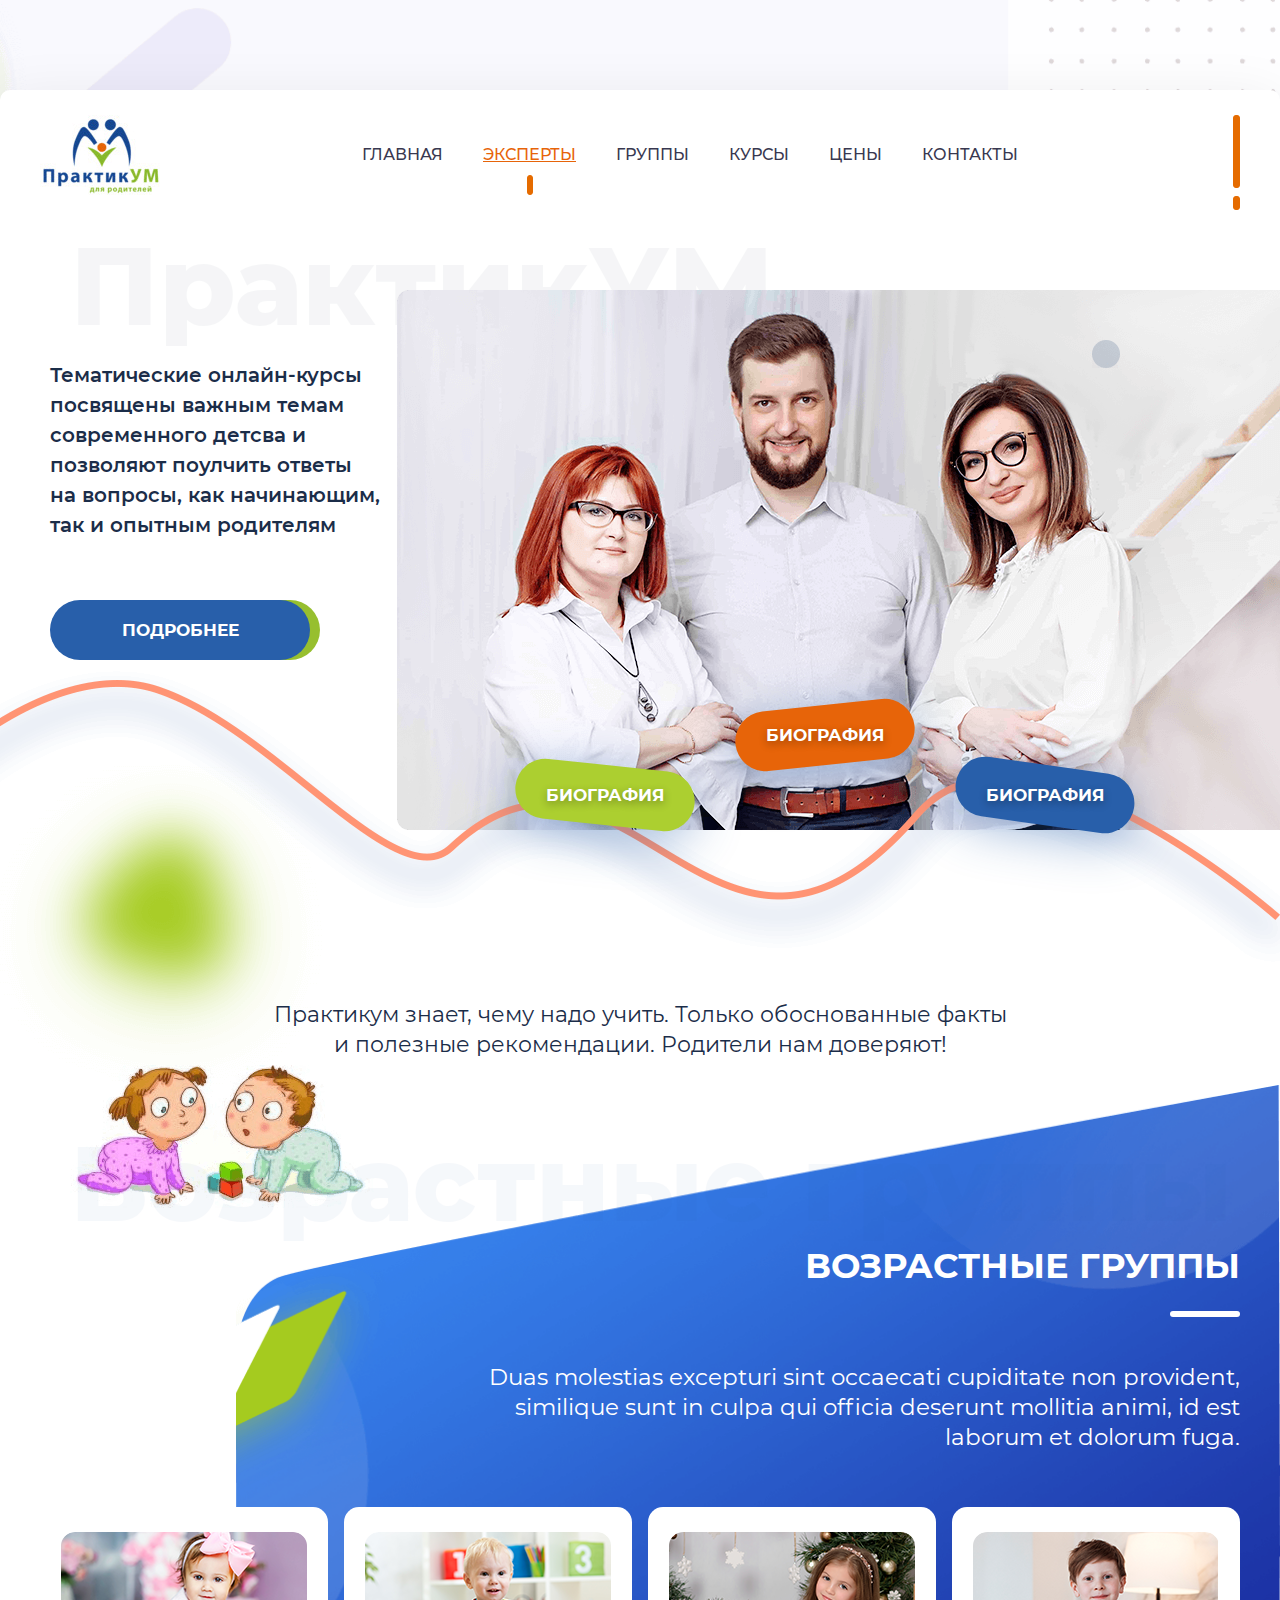
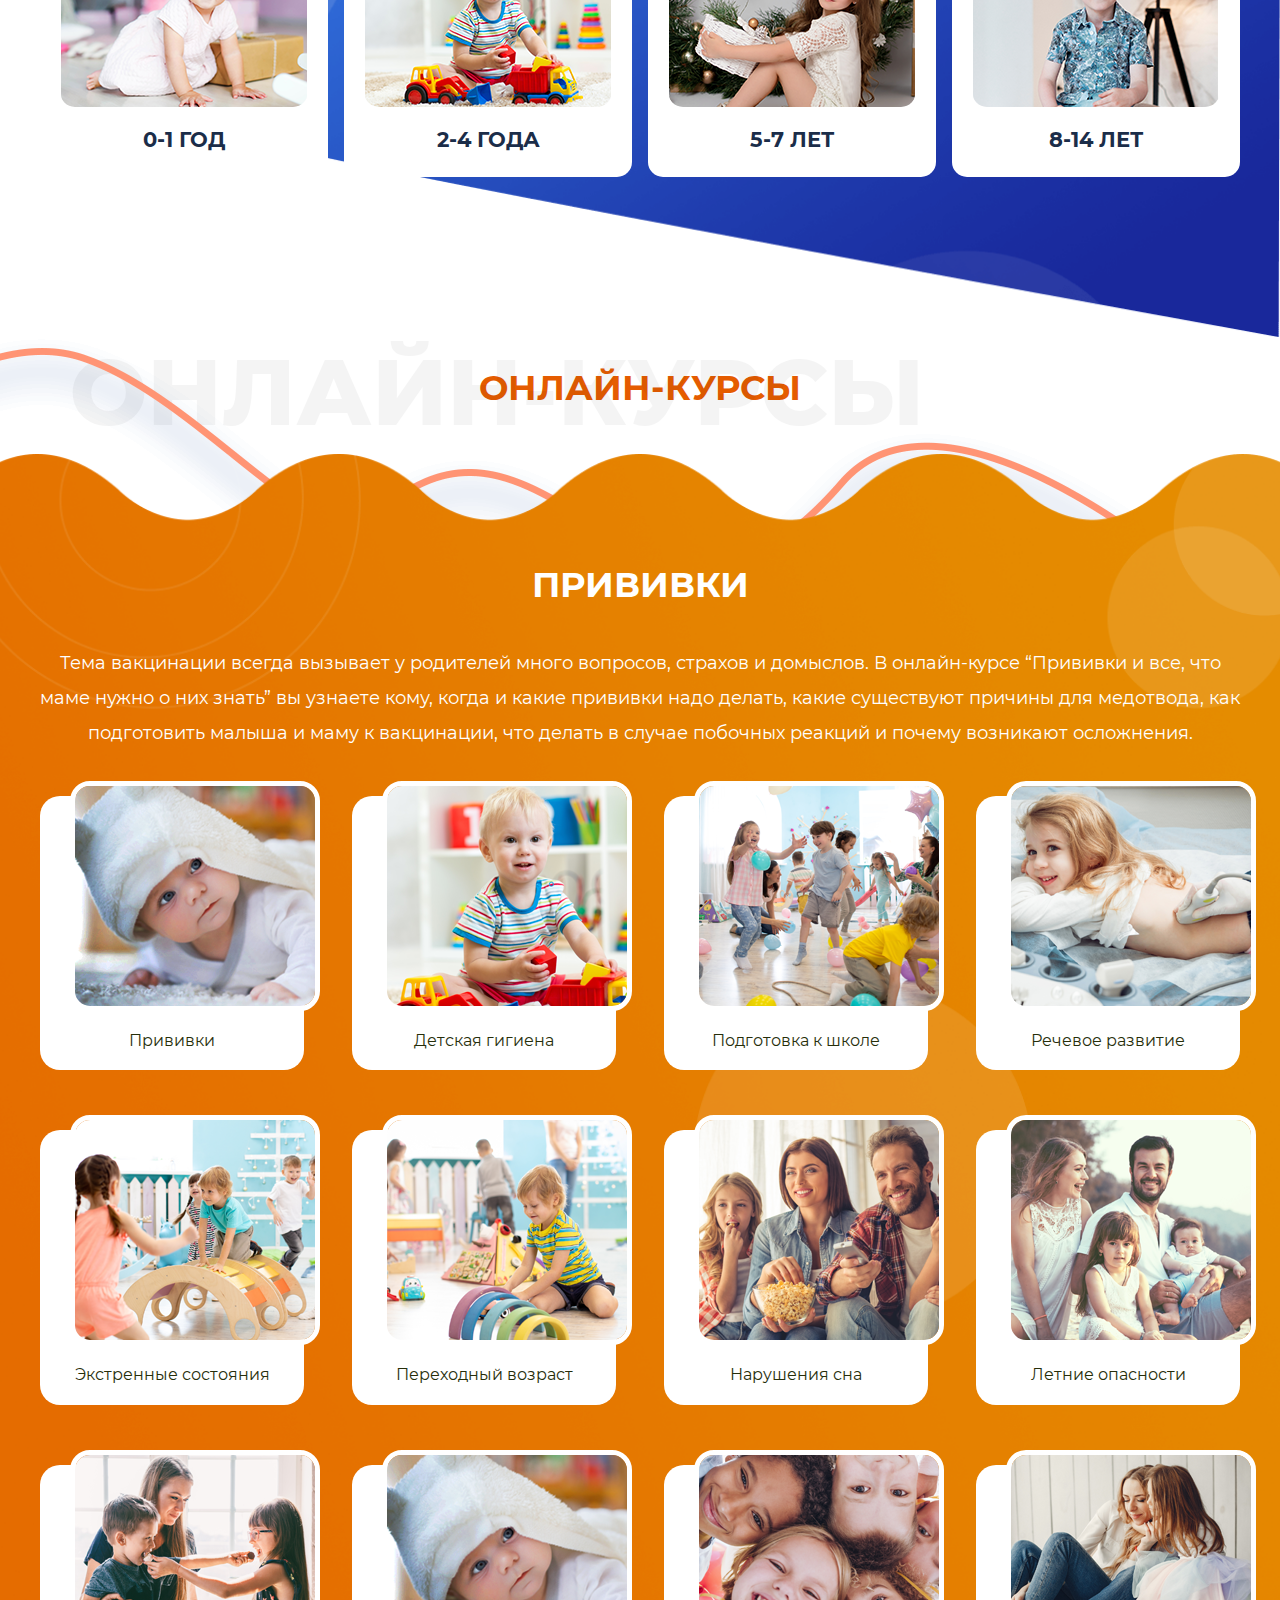
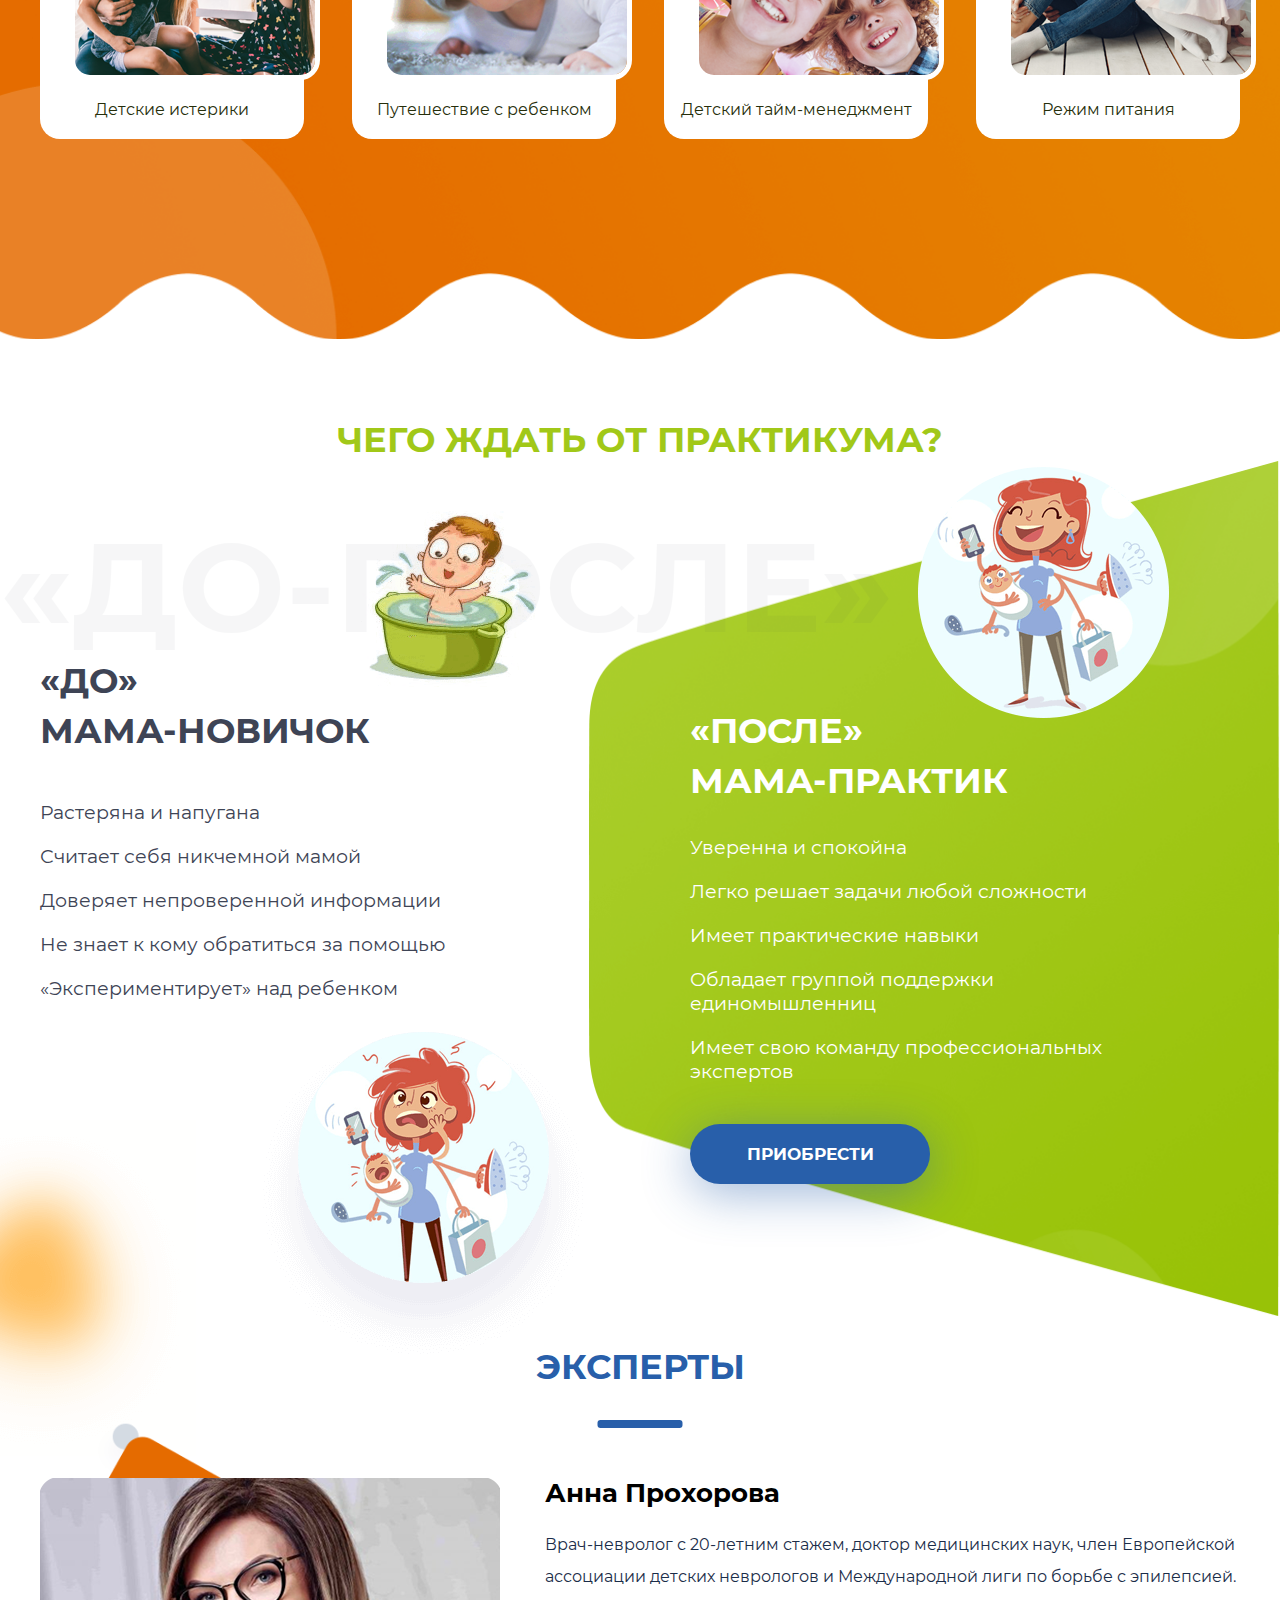
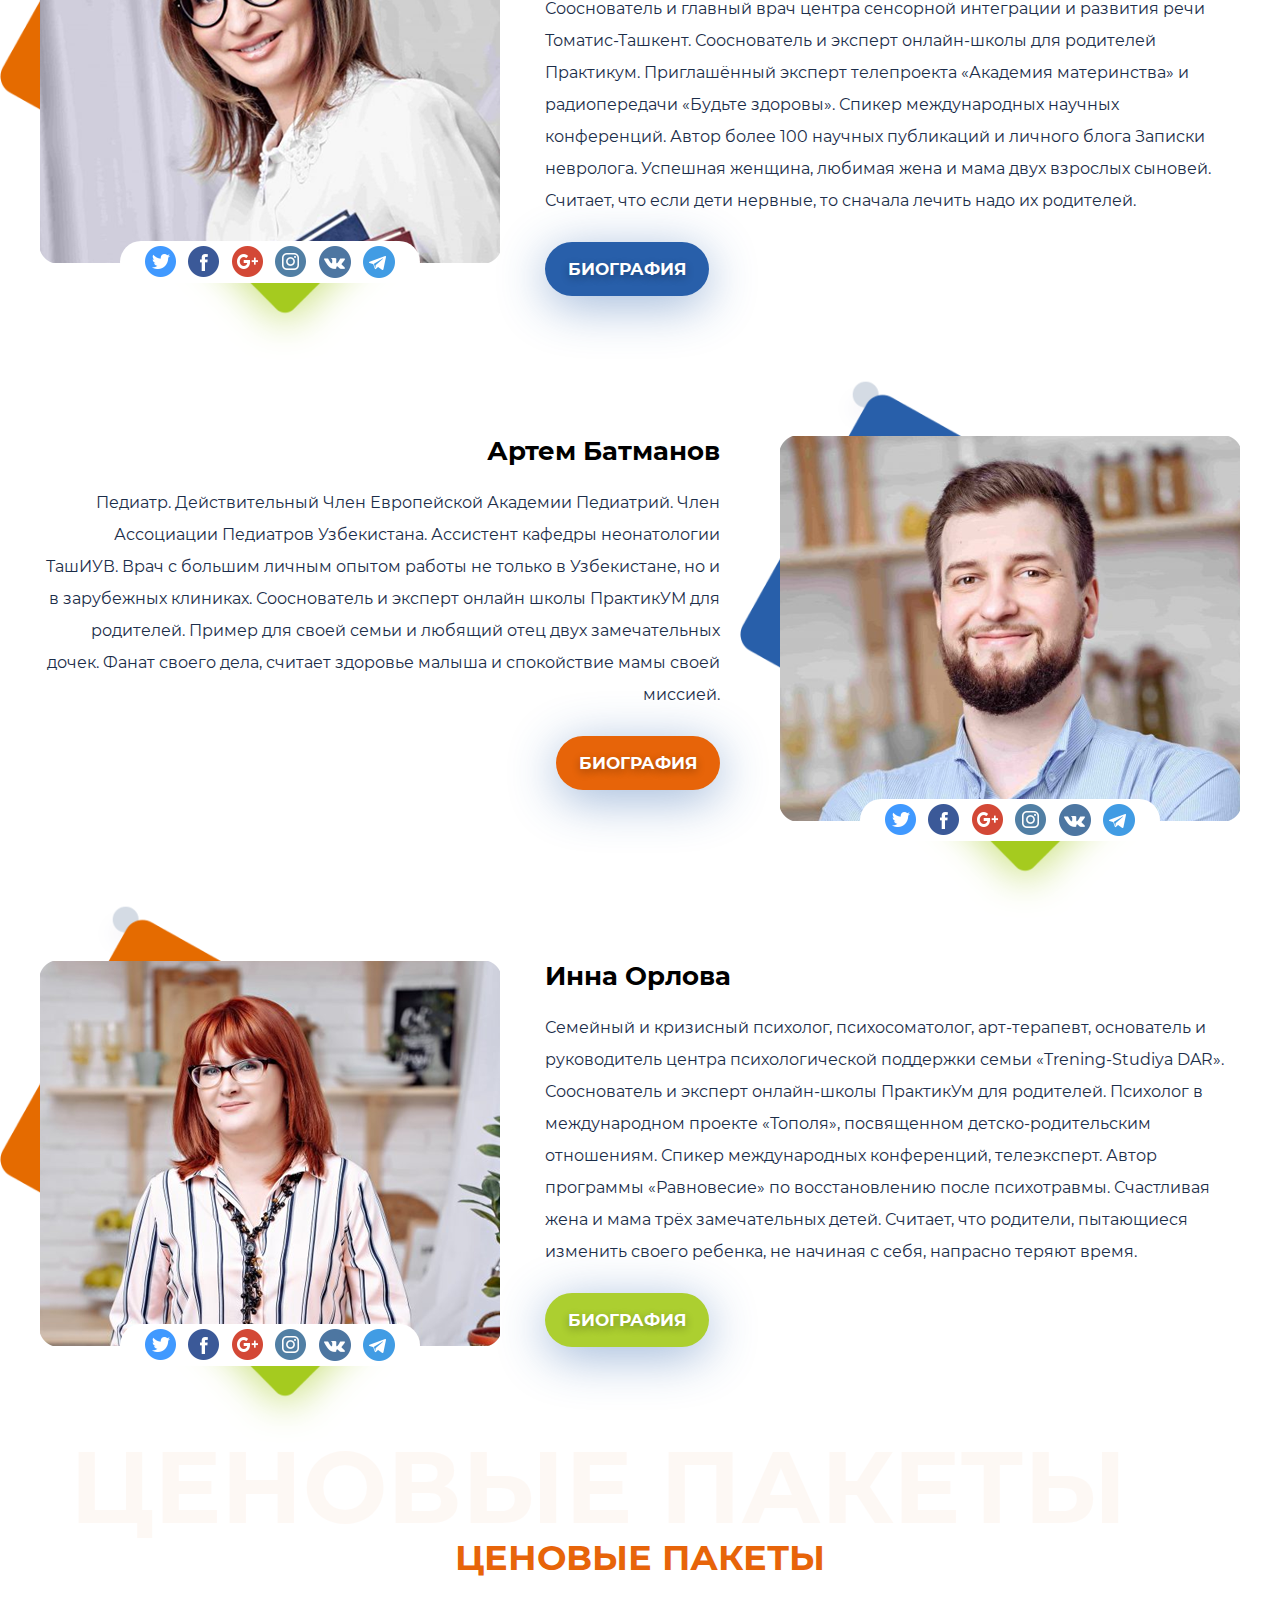
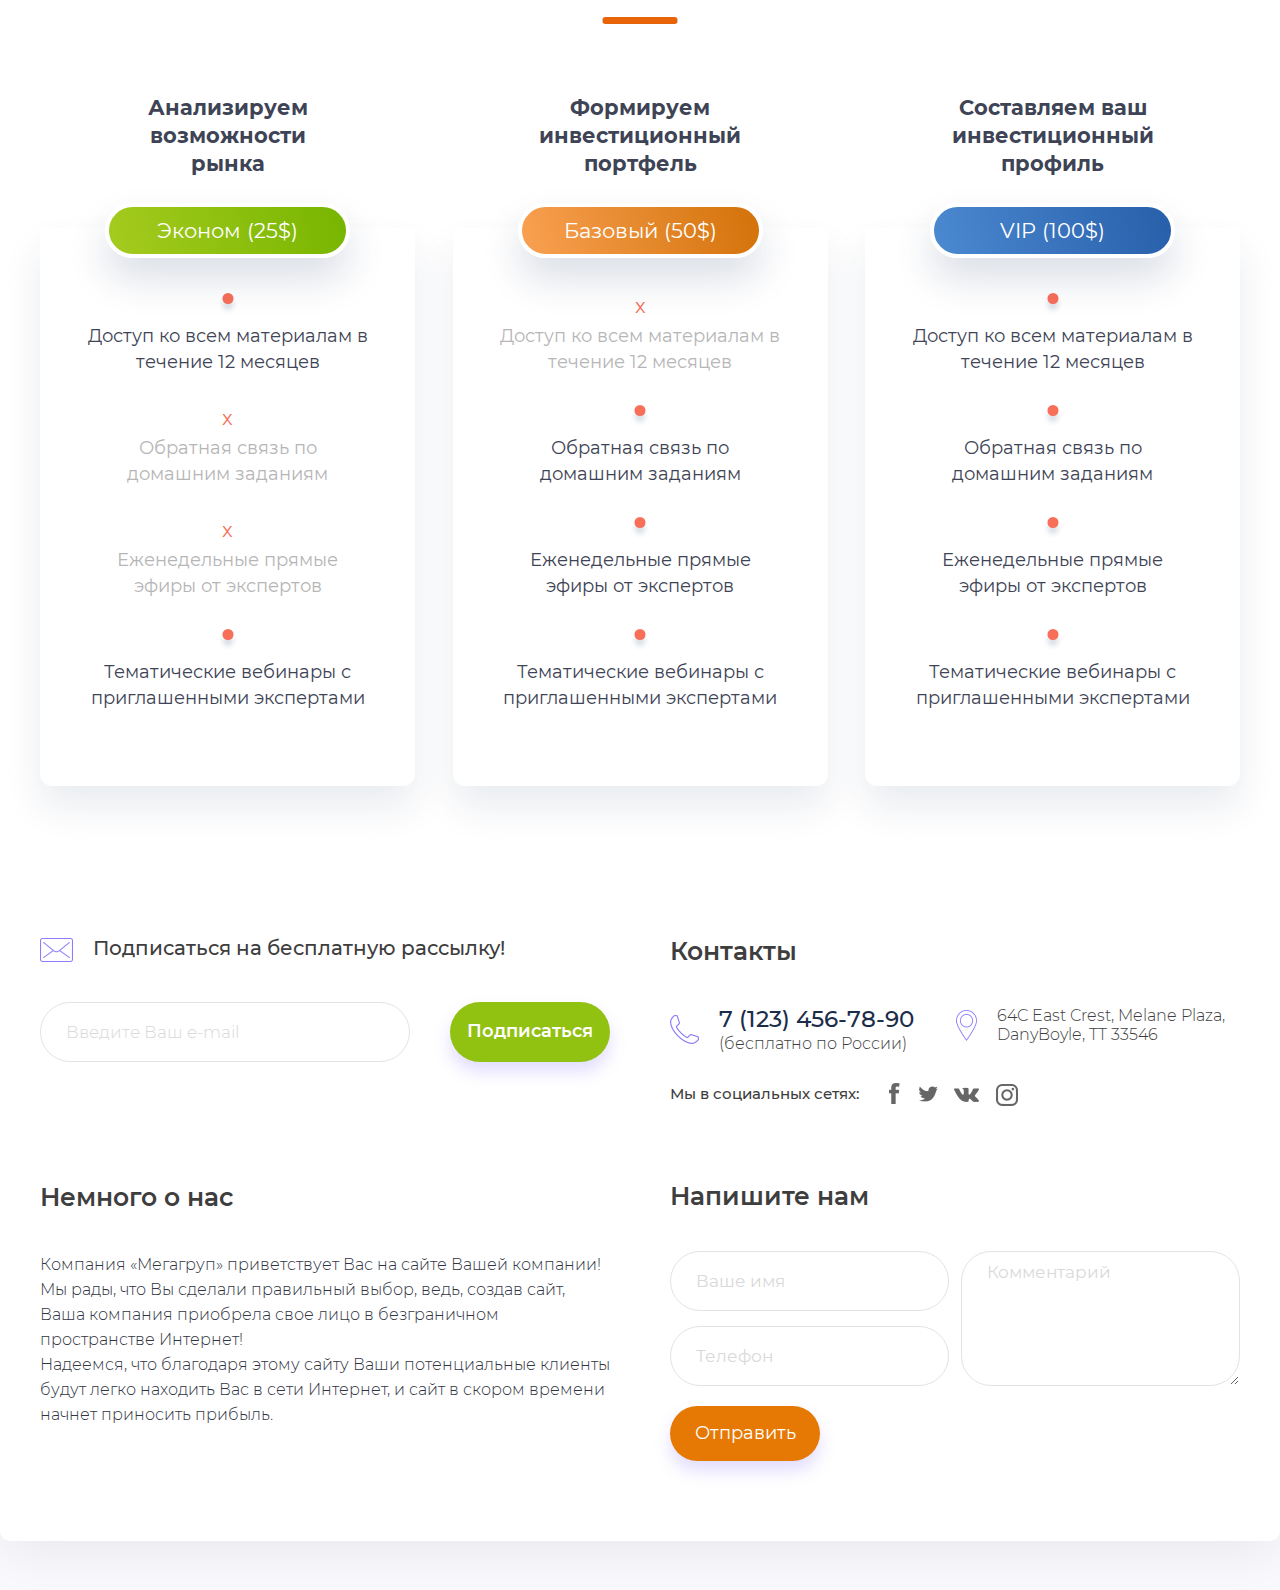
==== commit 996613de: "adaptive 320+" ====
--- a/index.html
+++ b/index.html
@@ -40,6 +40,17 @@
 							<li class="header-menu-item"><a href="#" class="header-menu-link">ЦЕНЫ</a></li>
 							<li class="header-menu-item"><a href="#" class="header-menu-link">КОНТАКТЫ</a></li>
 						</ul>
+						<div class="burger d-flex d-md-none">
+							<input type="checkbox" id="burgerBtn" class="burger-checkbox d-none">
+							<label for="burgerBtn">
+								<div class="hamburger">
+									<span class="bar bar1"></span>
+									<span class="bar bar2"></span>
+									<span class="bar bar3"></span>
+									<span class="bar bar4"></span>
+								</div>
+							</label>
+						</div>
 					</nav>
 					<img src="img/first-line.png" alt="line" class="header-line">
 				</div>
@@ -388,7 +399,7 @@
 									<img src="img/icons/pin.png" alt="">
 									<p>
 										64C East Crest, Melane Plaza,
-DanyBoyle, TT 33546
+										DanyBoyle, TT 33546
 									</p>
 								</li>
 							</ul>
--- a/css/main.min.css
+++ b/css/main.min.css
@@ -7655,7 +7655,6 @@
     padding: 0;
     width: 30px;
     height: 3px;
-    background-color: #fff;
     display: block;
     -webkit-border-radius: 2px;
             border-radius: 2px;
@@ -7668,17 +7667,20 @@
   top: 0;
   -webkit-transform-origin: 5%;
       -ms-transform-origin: 5%;
-          transform-origin: 5%; }
+          transform-origin: 5%;
+  background-color: #285faa; }
 
 .bar2,
 .bar3 {
-  top: 13.5px; }
+  top: 13.5px;
+  background-color: #e55c00; }
 
 .bar3 {
   right: 0; }
 
 .bar4 {
   bottom: 0;
+  background-color: #a1c818;
   -webkit-transform-origin: 5%;
       -ms-transform-origin: 5%;
           transform-origin: 5%; }
@@ -8011,8 +8013,12 @@
           border-radius: 15px;
   background-color: #fff;
   padding: 25px 20px;
-  -webkit-box-shadow: 0px 21px 38px 0px rgba(12, 43, 86, 0.07);
-          box-shadow: 0px 21px 38px 0px rgba(12, 43, 86, 0.07); }
+  -webkit-transition: all 0.3s ease-in-out;
+  -o-transition: all 0.3s ease-in-out;
+  transition: all 0.3s ease-in-out; }
+  .age-group-item:hover {
+    -webkit-box-shadow: 0px 21px 38px 0px rgba(12, 43, 86, 0.07);
+            box-shadow: 0px 21px 38px 0px rgba(12, 43, 86, 0.07); }
   .age-group-item-img-wrap {
     width: 100%;
     height: 175px;
@@ -8101,9 +8107,13 @@
     background-color: #fff;
     -webkit-border-radius: 20px;
             border-radius: 20px;
-    -webkit-box-shadow: 0px 0px 62px 0px rgba(44, 44, 42, 0.45);
-            box-shadow: 0px 0px 62px 0px rgba(44, 44, 42, 0.45);
+    -webkit-transition: all 0.3s ease-in-out;
+    -o-transition: all 0.3s ease-in-out;
+    transition: all 0.3s ease-in-out;
     margin-bottom: 60px; }
+    .third-section-block:hover {
+      -webkit-box-shadow: 0px 0px 62px 0px rgba(44, 44, 42, 0.45);
+              box-shadow: 0px 0px 62px 0px rgba(44, 44, 42, 0.45); }
     .third-section-block-img-wrap {
       display: -webkit-box;
       display: -webkit-flex;
@@ -8816,146 +8826,588 @@
         background-color: #b35e02; }
 
 @media only screen and (min-width: 992px) and (max-width: 1199px) {
+  html, body {
+    overflow-x: hidden; }
+  .wrapper {
+    margin: 50px 0; }
+  .header-logo {
+    margin-right: 80px; }
   .header-menu-link {
-    font-size: 14px; }
-  .header-lang {
-    margin-right: 20px; }
-  .header-lang-active {
-    font-size: 15px; }
-  .main-section {
-    padding-top: 400px; }
-  .brands-section {
-    padding: 40px 0; }
-  .popular-section {
-    padding: 40px 0; }
-  .popular-block-img-wrap img {
-    width: auto;
-    height: 100%; }
-  .hww-block-item-number {
-    font-size: 70px; }
-  .hww-block-item-content {
-    top: 20px;
-    left: 20px; }
-  .hww-block-item-icon {
-    height: 80px;
-    min-width: 80px;
-    max-width: 80px;
-    padding: 20px; }
-    .hww-block-item-icon img {
-      max-width: 100%; }
-  .hww-block-item:nth-child(4) {
-    right: 130px; }
-  .hww-img {
-    width: 400px;
-    margin-right: 180px; }
-  .title-big {
-    font-size: 70px; }
-  .title {
-    font-size: 30px; }
-  .video-block {
-    height: 500px; }
-  .instagram-block-wrapper {
-    grid-template-columns: repeat(4, 1fr); }
-  .footer-content-block {
-    min-width: 33%; }
-  .footer-contacts-wrapper {
+    font-size: 16px;
+    margin: 0 10px; }
+  .first-section-big-title {
+    font-size: 94px; }
+  .first-section-wrap {
     -webkit-box-orient: vertical;
     -webkit-box-direction: normal;
     -webkit-flex-direction: column;
         -ms-flex-direction: column;
             flex-direction: column; }
-  .footer-contacts-block:first-child {
-    margin-right: 0;
-    -webkit-box-ordinal-group: 3;
-    -webkit-order: 2;
-        -ms-flex-order: 2;
-            order: 2; }
-  .footer-contacts-block:last-child {
-    -webkit-box-ordinal-group: 2;
-    -webkit-order: 1;
-        -ms-flex-order: 1;
-            order: 1;
+  .first-section-left {
+    padding: 0 40px;
+    max-width: 100%;
+    min-width: 100%;
+    margin: 0 0 40px 0;
+    text-align: center; }
+  .first-section-text {
+    margin-bottom: 30px; }
+  .first-section-right {
+    text-align: center; }
+    .first-section-right img {
+      max-width: 100%;
+      margin: 0 auto; }
+  .first-section-btns {
+    right: 200px; }
+  .first-section-img {
+    display: none; }
+  .first-section-wrap {
+    padding-bottom: 150px; }
+  .second-section-text {
+    font-size: 20px; }
+  .second-section-big-title {
+    font-size: 60px;
+    top: 0; }
+  .second-section-content {
+    padding: 50px 0;
+    background: #3374e0; }
+  .second-section-children {
+    top: 105px;
+    left: 0; }
+  .age-group-wrap {
+    -webkit-flex-wrap: wrap;
+        -ms-flex-wrap: wrap;
+            flex-wrap: wrap;
+    -webkit-justify-content: space-around;
+        -ms-flex-pack: distribute;
+            justify-content: space-around; }
+  .age-group-item {
+    width: 32%;
     margin-bottom: 20px; }
-  .footer-menu-item {
-    width: 100%; }
-  .card-slider-item {
-    height: 450px; }
-  .review-slider-item {
-    margin: 0 auto;
-    max-width: 400px; }
-  .card-info-item {
+  .third-section-line {
+    display: none; }
+  .third-section-big-title {
+    font-size: 70px;
+    left: 40px;
+    top: 40px; }
+  .third-section-block {
+    width: 30%; }
+  .four-section-big-title {
+    font-size: 90px; }
+  .four-section-content {
+    -webkit-box-orient: vertical;
+    -webkit-box-direction: normal;
+    -webkit-flex-direction: column;
+        -ms-flex-direction: column;
+            flex-direction: column; }
+  .four-section-left {
+    margin: 0 0 40px 0;
+    max-width: 50%;
+    min-width: 50%; }
+  .four-section-right {
+    max-width: 50%;
+    margin: 0 0 0 auto;
+    text-align: right; }
+  .four-section-right-mom {
+    top: auto;
+    bottom: 150px;
+    left: 40px; }
+  .four-section-left-mom {
+    bottom: auto;
+    top: 50px;
+    right: 0;
+    left: auto; }
+  .four-section-left-title, .four-section-right-title {
+    font-size: 24px;
+    line-height: 30px;
+    margin-bottom: 20px; }
+  .four-section-left-list li, .four-section-right-list li {
+    font-size: 16px;
+    line-height: 20px;
+    margin-bottom: 10px; }
+  .four-section-content-wrap {
+    height: auto;
+    padding: 100px 0; }
+  .four-section-child {
+    display: none; }
+  .four-section-left-img {
+    display: none; }
+  .five-section-block-img-wrap {
+    width: 350px;
+    height: 300px; }
+  .five-section-block-left {
+    margin-right: 30px; }
+  .five-section-right-name {
+    font-size: 24px; }
+  .five-section-right-text {
+    font-size: 14px;
+    line-height: 18px; }
+  .five-section-block {
+    margin-bottom: 80px; }
+  .six-section {
+    padding: 60px 0; }
+  .six-section-big-title {
+    font-size: 60px;
+    left: 40px; }
+  .six-section-content {
+    -webkit-flex-wrap: wrap;
+        -ms-flex-wrap: wrap;
+            flex-wrap: wrap;
+    -webkit-justify-content: space-around;
+        -ms-flex-pack: distribute;
+            justify-content: space-around; }
+  .six-section-block {
+    width: 31%;
+    margin-bottom: 20px; }
+  .six-section-block-content {
+    padding: 45px 25px 25px 25px; }
+  .six-section-block-list-item {
+    font-size: 16px;
+    line-height: 24px; }
+  .footer-about-title, .footer-contacts-title {
+    margin-bottom: 25px; }
+  .footer-left {
+    max-width: 48%;
+    min-width: 48%; }
+  .footer-right {
+    max-width: 48%;
+    min-width: 48%; }
+  .footer-subscribe-form-title {
+    font-size: 18px; }
+  .footer-subscribe-form-btn {
+    font-size: 15px; }
+  .footer-contacts-list li p a {
+    font-size: 18px; }
+  .footer-contacts-list li p {
     font-size: 14px; }
-  .card-info-item-text {
-    width: 230px; }
-  .blog-item-img-wrapper {
-    height: 230px; }
-  .category-block-img-wrap {
-    height: 250px; }
-  .inner-pages {
-    padding-top: 150px; } }
+  .footer-about {
+    margin-top: 100px; } }
 
 @media only screen and (min-width: 768px) and (max-width: 991px) {
-  .title {
-    font-size: 30px; }
-  .title-small {
+  html, body {
+    overflow-x: hidden; }
+  .wrapper {
+    margin: 50px 0; }
+  .header-logo {
+    margin-right: 40px; }
+  .header-menu-link {
+    font-size: 14px;
+    margin: 0 10px; }
+  .first-section-big-title {
+    font-size: 94px; }
+  .first-section-wrap {
+    -webkit-box-orient: vertical;
+    -webkit-box-direction: normal;
+    -webkit-flex-direction: column;
+        -ms-flex-direction: column;
+            flex-direction: column; }
+  .first-section-left {
+    padding: 0 40px;
+    max-width: 100%;
+    min-width: 100%;
+    margin: 0 0 40px 0;
+    text-align: center; }
+  .first-section-text {
+    margin-bottom: 30px; }
+  .first-section-right img {
+    max-width: 100%; }
+  .first-section-btns {
+    right: 100px; }
+  .first-section-img {
+    display: none; }
+  .first-section-wrap {
+    padding-bottom: 150px; }
+  .second-section-text {
+    font-size: 20px; }
+  .second-section-big-title {
+    font-size: 60px;
+    top: 0; }
+  .second-section-content {
+    padding: 50px 0;
+    background: #3374e0; }
+  .second-section-children {
+    top: 105px;
+    left: 0; }
+  .age-group-wrap {
+    -webkit-flex-wrap: wrap;
+        -ms-flex-wrap: wrap;
+            flex-wrap: wrap;
+    -webkit-justify-content: space-around;
+        -ms-flex-pack: distribute;
+            justify-content: space-around; }
+  .age-group-item {
+    width: 32%;
+    margin-bottom: 20px; }
+  .third-section-line {
+    display: none; }
+  .third-section-big-title {
+    font-size: 70px;
+    left: 40px;
+    top: 40px; }
+  .third-section-block {
+    width: 45%; }
+  .four-section-big-title {
+    font-size: 90px; }
+  .four-section-content {
+    -webkit-box-orient: vertical;
+    -webkit-box-direction: normal;
+    -webkit-flex-direction: column;
+        -ms-flex-direction: column;
+            flex-direction: column; }
+  .four-section-left {
+    margin: 0 0 40px 0;
+    max-width: 50%;
+    min-width: 50%; }
+  .four-section-right {
+    max-width: 50%;
+    margin: 0 0 0 auto;
+    text-align: right; }
+  .four-section-right-mom {
+    top: auto;
+    bottom: 150px;
+    left: 40px; }
+  .four-section-left-mom {
+    bottom: auto;
+    top: 50px;
+    right: 0;
+    left: auto; }
+  .four-section-left-title, .four-section-right-title {
+    font-size: 24px;
+    line-height: 30px;
+    margin-bottom: 20px; }
+  .four-section-left-list li, .four-section-right-list li {
+    font-size: 16px;
+    line-height: 20px;
+    margin-bottom: 10px; }
+  .four-section-content-wrap {
+    height: auto;
+    padding: 100px 0; }
+  .four-section-child {
+    display: none; }
+  .four-section-left-img {
+    display: none; }
+  .five-section-block-img-wrap {
+    width: 350px;
+    height: 300px; }
+  .five-section-block-left {
+    margin-right: 30px; }
+  .five-section-right-name {
     font-size: 24px; }
+  .five-section-right-text {
+    font-size: 14px;
+    line-height: 18px; }
+  .five-section-block {
+    margin-bottom: 80px; }
+  .six-section {
+    padding: 60px 0; }
+  .six-section-big-title {
+    font-size: 60px;
+    left: 40px; }
+  .six-section-content {
+    -webkit-flex-wrap: wrap;
+        -ms-flex-wrap: wrap;
+            flex-wrap: wrap;
+    -webkit-justify-content: space-around;
+        -ms-flex-pack: distribute;
+            justify-content: space-around; }
+  .six-section-block {
+    width: 48%;
+    margin-bottom: 20px; }
+  .six-section-block-content {
+    padding: 45px 25px 25px 25px; }
+  .six-section-block-list-item {
+    font-size: 16px;
+    line-height: 24px; }
+  .footer-wrapper {
+    -webkit-box-orient: vertical;
+    -webkit-box-direction: normal;
+    -webkit-flex-direction: column;
+        -ms-flex-direction: column;
+            flex-direction: column; }
+  .footer-left {
+    max-width: 100%;
+    min-width: 100%;
+    margin: 0 0 30px 0; }
+  .footer-about-title, .footer-contacts-title {
+    margin-bottom: 25px; }
+  .footer-about {
+    margin-top: 40px; } }
+
+@media only screen and (min-width: 576px) and (max-width: 767px) {
+  body {
+    overflow-x: hidden;
+    background: #f9f9fe; }
+  .wrapper {
+    margin: 40px 0; }
   .header {
-    padding: 0; }
-  .header-content {
-    height: 80px; }
+    position: relative;
+    padding: 10px 0; }
+  .header-line {
+    display: none; }
+  .header-nav {
+    margin-left: auto; }
+  .header-logo {
+    max-width: 100px;
+    margin-right: 20px; }
   .header-menu {
     display: none;
+    -webkit-box-orient: vertical;
+    -webkit-box-direction: normal;
+    -webkit-flex-direction: column;
+        -ms-flex-direction: column;
+            flex-direction: column;
+    -webkit-box-align: center;
+    -webkit-align-items: center;
+        -ms-flex-align: center;
+            align-items: center;
     position: absolute;
     top: 100%;
     left: 0;
     right: 0;
-    -webkit-box-pack: center;
-    -webkit-justify-content: center;
-        -ms-flex-pack: center;
-            justify-content: center;
-    padding: 30px;
-    background-color: #000; }
+    background-color: #fff;
+    z-index: 100;
+    padding: 20px; }
     .header-menu.show {
       display: -webkit-box;
       display: -webkit-flex;
       display: -ms-flexbox;
       display: flex; }
-  .header-logo {
-    position: absolute;
-    left: 50%;
-    top: 50%;
-    -webkit-transform: translate(-50%, -50%);
-        -ms-transform: translate(-50%, -50%);
-            transform: translate(-50%, -50%); }
-  .callback-btn {
+  .header-menu-link {
+    display: inline-block;
+    margin: 10px 0; }
+    .header-menu-link.active::after {
+      display: none; }
+  .first-section-big-title {
+    display: none; }
+  .first-section-left {
+    padding: 0 15px;
+    margin: 0 0 20px 0;
+    text-align: center; }
+  .first-section-wrap {
+    -webkit-box-orient: vertical;
+    -webkit-box-direction: normal;
+    -webkit-flex-direction: column;
+        -ms-flex-direction: column;
+            flex-direction: column;
+    padding: 40px 0; }
+  .first-section-text {
+    font-size: 14px;
+    line-height: 20px;
+    margin-bottom: 20px;
+    text-align: center; }
+  .first-section-right img {
+    max-width: 100%; }
+  .first-section-btns {
+    display: none; }
+  .first-section-line {
+    display: none; }
+  .first-section-img {
+    display: none; }
+  .second-section-big-title {
+    display: none; }
+  .second-section-children {
+    display: none; }
+  .second-section-text {
+    font-size: 14px;
+    line-height: 20px; }
+  .second-section-content {
+    padding: 20px 0;
+    background: #3374e0; }
+  .second-section-title {
+    font-size: 24px; }
+  .second-section-text-two {
+    font-size: 14px;
+    line-height: 20px;
+    margin-bottom: 30px; }
+  .age-group-wrap {
+    -webkit-box-orient: vertical;
+    -webkit-box-direction: normal;
+    -webkit-flex-direction: column;
+        -ms-flex-direction: column;
+            flex-direction: column;
+    -webkit-box-align: center;
+    -webkit-align-items: center;
+        -ms-flex-align: center;
+            align-items: center; }
+  .age-group-item {
+    width: 100%;
+    max-width: 300px;
+    margin-bottom: 20px; }
+  .third-section-line {
+    display: none; }
+  .third-section-big-title {
+    display: none; }
+  .third-section-title {
+    font-size: 24px; }
+  .third-section-content {
+    padding: 80px 0; }
+  .third-section-content h3 {
+    font-size: 24px; }
+  .third-section-text {
+    font-size: 16px;
+    line-height: 24px; }
+  .third-section-blocks {
+    -webkit-box-orient: vertical;
+    -webkit-box-direction: normal;
+    -webkit-flex-direction: column;
+        -ms-flex-direction: column;
+            flex-direction: column;
+    -webkit-box-align: center;
+    -webkit-align-items: center;
+        -ms-flex-align: center;
+            align-items: center; }
+  .third-section-block {
+    width: 100%;
+    max-width: 300px; }
+  .four-section {
+    padding-top: 40px; }
+  .four-section-title {
+    font-size: 24px;
+    margin-bottom: 30px; }
+  .four-section-content-wrap {
+    padding: 40px 0;
+    background: #a1c818;
+    height: auto; }
+  .four-section-big-title {
+    display: none; }
+  .four-section-content {
+    -webkit-box-orient: vertical;
+    -webkit-box-direction: normal;
+    -webkit-flex-direction: column;
+        -ms-flex-direction: column;
+            flex-direction: column; }
+  .four-section-child {
+    display: none; }
+  .four-section-left {
+    max-width: 100%;
+    min-width: 100%; }
+  .four-section-left-title, .four-section-right-title {
+    font-size: 20px;
+    line-height: 26px;
+    margin-bottom: 20px; }
+  .four-section-left-mom {
+    display: none; }
+  .four-section-left-img {
+    display: none; }
+  .four-section-left-list li, .four-section-right-list li {
+    font-size: 16px;
+    line-height: 18px;
+    margin-bottom: 10px; }
+  .four-section-right {
+    margin-top: 20px;
+    max-width: 100%; }
+  .four-section-right-mom {
+    display: none; }
+  .five-section-title {
+    font-size: 24px; }
+  .five-section-block {
+    -webkit-box-orient: vertical;
+    -webkit-box-direction: normal;
+    -webkit-flex-direction: column;
+        -ms-flex-direction: column;
+            flex-direction: column;
+    margin-bottom: 90px; }
+  .five-section-block-left {
+    margin: 0 0 80px 0; }
+  .five-section-block-img-wrap {
+    width: 100%;
+    height: auto; }
+    .five-section-block-img-wrap img {
+      max-width: 100%; }
+  .five-section-block-left::after {
+    height: 450px; }
+  .five-section-right-name {
+    font-size: 22px;
+    margin-bottom: 15px; }
+  .five-section-right-text {
+    font-size: 14px;
+    line-height: 20px; }
+  .five-section-block:nth-child(2) .five-section-block-left {
+    -webkit-box-ordinal-group: 2;
+    -webkit-order: 1;
+        -ms-flex-order: 1;
+            order: 1;
+    margin: 0 0 80px 0; }
+  .five-section-block:nth-child(2) .five-section-block-right {
     -webkit-box-ordinal-group: 3;
     -webkit-order: 2;
         -ms-flex-order: 2;
-            order: 2; }
-  .header-lang {
-    -webkit-box-ordinal-group: 2;
-    -webkit-order: 1;
-        -ms-flex-order: 1;
-            order: 1; }
-  .header-lang-active {
+            order: 2;
+    text-align: left;
+    margin: 0; }
+  .five-section-block:nth-child(2) .five-section-right-btn {
+    margin: 0; }
+  .five-section {
+    padding: 40px 0; }
+  .six-section {
+    padding: 40px 0; }
+  .six-section-big-title {
+    display: none; }
+  .six-section-title {
+    font-size: 24px; }
+  .six-section-content {
+    -webkit-box-orient: vertical;
+    -webkit-box-direction: normal;
+    -webkit-flex-direction: column;
+        -ms-flex-direction: column;
+            flex-direction: column;
+    -webkit-box-align: center;
+    -webkit-align-items: center;
+        -ms-flex-align: center;
+            align-items: center; }
+  .six-section-block {
+    width: 100%;
+    max-width: 300px;
+    margin-bottom: 30px; }
+  .footer-wrapper {
+    -webkit-box-orient: vertical;
+    -webkit-box-direction: normal;
+    -webkit-flex-direction: column;
+        -ms-flex-direction: column;
+            flex-direction: column; }
+  .footer-left {
+    max-width: 100%;
+    min-width: 100%; }
+  .footer-subscribe-form-title {
     font-size: 14px; }
-  .main-section {
-    padding-top: 300px; }
-  .brands-section, .popular-section {
+    .footer-subscribe-form-title img {
+      margin-right: 10px; }
+  .footer-subscribe-form-field-wrap {
+    -webkit-box-orient: vertical;
+    -webkit-box-direction: normal;
+    -webkit-flex-direction: column;
+        -ms-flex-direction: column;
+            flex-direction: column; }
+  .footer-subscribe-form-field {
+    width: 100%;
+    margin-bottom: 10px; }
+  .footer-subscribe-form-btn {
+    width: 100%; }
+  .footer {
     padding: 40px 0; }
-  .popular-block-img-wrap {
-    height: 200px; }
-    .popular-block-img-wrap img {
-      height: 100%;
-      width: auto; }
-  .about-us-text {
+  .footer-about {
+    margin-top: 30px; }
+  .footer-right {
+    max-width: 100%;
+    min-width: 100%;
+    margin-top: 30px; }
+  .footer-contacts-list {
+    -webkit-box-orient: vertical;
+    -webkit-box-direction: normal;
+    -webkit-flex-direction: column;
+        -ms-flex-direction: column;
+            flex-direction: column; }
+    .footer-contacts-list li {
+      margin-bottom: 15px; }
+  .footer-social {
+    -webkit-box-orient: vertical;
+    -webkit-box-direction: normal;
+    -webkit-flex-direction: column;
+        -ms-flex-direction: column;
+            flex-direction: column;
     margin-bottom: 30px; }
-  .hww-block-wrapper {
-    height: 650px;
-    margin-bottom: 0; }
-  .hww-block-item {
-    width: 200px !important; }
-  .hww-block-item-content {
+    .footer-social p {
+      margin: 0 0 10px 0; }
+  .footer-contacts-form {
     -webkit-box-orient: vertical;
     -webkit-box-direction: normal;
     -webkit-flex-direction: column;
@@ -8966,665 +9418,302 @@
         -ms-flex-align: center;
             align-items: center;
     text-align: center; }
-  .hww-block-item-icon {
-    height: 80px;
-    min-width: 80px;
-    max-width: 80px;
-    margin: 0 0 15px 0; }
-    .hww-block-item-icon img {
-      max-width: 60%; }
-  .hww-block-item-text {
-    font-size: 12px;
-    line-height: 18px; }
-  .hww-block-item:first-child {
-    top: 0;
+  .footer-contacts-form-left {
+    width: 100%;
+    margin-bottom: 10px; }
+  .footer-contacts-form-textarea {
+    width: 100%;
+    height: 150px; } }
+
+@media only screen and (max-width: 575px) {
+  body {
+    overflow-x: hidden;
+    background: #f9f9fe; }
+  .wrapper {
+    margin: 40px 0; }
+  .header {
+    position: relative;
+    padding: 10px 0; }
+  .header-line {
+    display: none; }
+  .header-nav {
+    margin-left: auto; }
+  .header-logo {
+    max-width: 100px;
+    margin-right: 20px; }
+  .header-menu {
+    display: none;
+    -webkit-box-orient: vertical;
+    -webkit-box-direction: normal;
+    -webkit-flex-direction: column;
+        -ms-flex-direction: column;
+            flex-direction: column;
+    -webkit-box-align: center;
+    -webkit-align-items: center;
+        -ms-flex-align: center;
+            align-items: center;
+    position: absolute;
+    top: 100%;
     left: 0;
-    width: 200px; }
-  .hww-block-item:nth-child(2) {
-    right: auto;
-    left: 230px; }
-  .hww-block-item:nth-child(3) {
     right: 0;
-    top: 0; }
-  .hww-block-item:nth-child(4) {
-    bottom: 120px;
-    left: 150px; }
-  .hww-block-item:nth-child(5) {
-    bottom: 120px;
-    left: 400px; }
-  .instagram-block-wrapper {
-    display: grid;
-    grid-template-columns: repeat(3, 1fr);
-    grid-template-rows: repeat(2, 200px);
-    grid-auto-rows: 200px;
-    grid-column-gap: 15px;
-    grid-row-gap: 15px; }
-  .how-we-work-section {
-    padding-bottom: 40px; }
-  .instagram-section {
+    background-color: #fff;
+    z-index: 100;
+    padding: 20px; }
+    .header-menu.show {
+      display: -webkit-box;
+      display: -webkit-flex;
+      display: -ms-flexbox;
+      display: flex; }
+  .header-menu-link {
+    display: inline-block;
+    margin: 10px 0; }
+    .header-menu-link.active::after {
+      display: none; }
+  .first-section-big-title {
+    display: none; }
+  .first-section-left {
+    padding: 0 15px;
+    margin: 0 0 20px 0;
+    text-align: center; }
+  .first-section-wrap {
+    -webkit-box-orient: vertical;
+    -webkit-box-direction: normal;
+    -webkit-flex-direction: column;
+        -ms-flex-direction: column;
+            flex-direction: column;
+    padding: 40px 0; }
+  .first-section-text {
+    font-size: 14px;
+    line-height: 20px;
+    margin-bottom: 20px;
+    text-align: center; }
+  .first-section-right img {
+    max-width: 100%; }
+  .first-section-btns {
+    display: none; }
+  .first-section-line {
+    display: none; }
+  .first-section-img {
+    display: none; }
+  .second-section-big-title {
+    display: none; }
+  .second-section-children {
+    display: none; }
+  .second-section-text {
+    font-size: 14px;
+    line-height: 20px; }
+  .second-section-content {
+    padding: 20px 0;
+    background: #3374e0; }
+  .second-section-title {
+    font-size: 24px; }
+  .second-section-text-two {
+    font-size: 14px;
+    line-height: 20px;
+    margin-bottom: 30px; }
+  .age-group-wrap {
+    -webkit-box-orient: vertical;
+    -webkit-box-direction: normal;
+    -webkit-flex-direction: column;
+        -ms-flex-direction: column;
+            flex-direction: column;
+    -webkit-box-align: center;
+    -webkit-align-items: center;
+        -ms-flex-align: center;
+            align-items: center; }
+  .age-group-item {
+    width: 100%;
+    max-width: 300px;
+    margin-bottom: 20px; }
+  .third-section-line {
+    display: none; }
+  .third-section-big-title {
+    display: none; }
+  .third-section-title {
+    font-size: 24px; }
+  .third-section-content {
+    padding: 80px 0; }
+  .third-section-content h3 {
+    font-size: 24px; }
+  .third-section-text {
+    font-size: 16px;
+    line-height: 24px; }
+  .third-section-blocks {
+    -webkit-box-orient: vertical;
+    -webkit-box-direction: normal;
+    -webkit-flex-direction: column;
+        -ms-flex-direction: column;
+            flex-direction: column;
+    -webkit-box-align: center;
+    -webkit-align-items: center;
+        -ms-flex-align: center;
+            align-items: center; }
+  .third-section-block {
+    width: 100%;
+    max-width: 300px; }
+  .four-section {
     padding-top: 40px; }
-  .footer-contacts-wrapper {
+  .four-section-title {
+    font-size: 24px;
+    margin-bottom: 30px; }
+  .four-section-content-wrap {
+    padding: 40px 0;
+    background: #a1c818;
+    height: auto; }
+  .four-section-big-title {
+    display: none; }
+  .four-section-content {
     -webkit-box-orient: vertical;
     -webkit-box-direction: normal;
     -webkit-flex-direction: column;
         -ms-flex-direction: column;
             flex-direction: column; }
-  .footer-contacts-block {
+  .four-section-child {
+    display: none; }
+  .four-section-left {
+    max-width: 100%;
+    min-width: 100%; }
+  .four-section-left-title, .four-section-right-title {
+    font-size: 20px;
+    line-height: 26px;
+    margin-bottom: 20px; }
+  .four-section-left-mom {
+    display: none; }
+  .four-section-left-img {
+    display: none; }
+  .four-section-left-list li, .four-section-right-list li {
+    font-size: 16px;
+    line-height: 18px;
+    margin-bottom: 10px; }
+  .four-section-right {
+    margin-top: 20px;
+    max-width: 100%; }
+  .four-section-right-mom {
+    display: none; }
+  .five-section-title {
+    font-size: 24px; }
+  .five-section-block {
+    -webkit-box-orient: vertical;
+    -webkit-box-direction: normal;
+    -webkit-flex-direction: column;
+        -ms-flex-direction: column;
+            flex-direction: column;
+    margin-bottom: 90px; }
+  .five-section-block-left {
+    margin: 0 0 80px 0; }
+  .five-section-block-img-wrap {
     width: 100%;
-    margin-right: 0; }
-    .footer-contacts-block:first-child {
-      margin-bottom: 40px; }
-  .footer-menu {
+    height: auto; }
+    .five-section-block-img-wrap img {
+      max-width: 100%; }
+  .five-section-block-left::after {
+    height: 450px; }
+  .five-section-right-name {
+    font-size: 22px;
+    margin-bottom: 15px; }
+  .five-section-right-text {
+    font-size: 14px;
+    line-height: 20px; }
+  .five-section-block:nth-child(2) .five-section-block-left {
+    -webkit-box-ordinal-group: 2;
+    -webkit-order: 1;
+        -ms-flex-order: 1;
+            order: 1;
+    margin: 0 0 80px 0; }
+  .five-section-block:nth-child(2) .five-section-block-right {
+    -webkit-box-ordinal-group: 3;
+    -webkit-order: 2;
+        -ms-flex-order: 2;
+            order: 2;
+    text-align: left;
+    margin: 0; }
+  .five-section-block:nth-child(2) .five-section-right-btn {
+    margin: 0; }
+  .five-section {
+    padding: 40px 0; }
+  .six-section {
+    padding: 40px 0; }
+  .six-section-big-title {
+    display: none; }
+  .six-section-title {
+    font-size: 24px; }
+  .six-section-content {
+    -webkit-box-orient: vertical;
+    -webkit-box-direction: normal;
+    -webkit-flex-direction: column;
+        -ms-flex-direction: column;
+            flex-direction: column;
+    -webkit-box-align: center;
+    -webkit-align-items: center;
+        -ms-flex-align: center;
+            align-items: center; }
+  .six-section-block {
+    width: 100%;
+    max-width: 300px;
+    margin-bottom: 30px; }
+  .footer-wrapper {
     -webkit-box-orient: vertical;
     -webkit-box-direction: normal;
     -webkit-flex-direction: column;
         -ms-flex-direction: column;
             flex-direction: column; }
-  .footer-menu-item {
-    width: 100%; }
-  .video-block {
-    height: 380px; }
-  .blog-item-img-wrapper {
-    height: auto; }
-  .inner-pages {
-    padding-top: 150px; }
-  .contacts-info-wrapper {
-    -webkit-flex-wrap: wrap;
-        -ms-flex-wrap: wrap;
-            flex-wrap: wrap;
-    -webkit-box-pack: center;
-    -webkit-justify-content: center;
-        -ms-flex-pack: center;
-            justify-content: center; }
-  .contacts-info-item {
-    width: 48%; }
-    .contacts-info-item:last-child {
-      margin-top: 20px; }
-  .category-block-img-wrap {
-    height: auto; }
-  .about-us-section {
-    padding-bottom: 40px; }
-    .about-us-section .container {
-      padding-top: 40px; }
-  .brands-section.category-brands {
-    padding-top: 0; }
-  .card-info-section {
-    padding: 40px 0; }
-  .card-slider-item {
-    height: auto; }
-  .card-info-wrapper {
+  .footer-left {
+    max-width: 100%;
+    min-width: 100%; }
+  .footer-subscribe-form-title {
+    font-size: 14px; }
+    .footer-subscribe-form-title img {
+      margin-right: 10px; }
+  .footer-subscribe-form-field-wrap {
     -webkit-box-orient: vertical;
     -webkit-box-direction: normal;
     -webkit-flex-direction: column;
         -ms-flex-direction: column;
             flex-direction: column; }
-  .card-info-left {
-    width: 100%; } }
-
-@media only screen and (min-width: 576px) and (max-width: 767px) {
-  .title {
-    font-size: 24px; }
-  .title-big {
-    font-size: 34px;
-    display: none; }
-  .title-wrapper .title {
-    position: static; }
-  .title-wrapper .title.text-center {
-    -webkit-transform: none;
-        -ms-transform: none;
-            transform: none; }
-  .title-small {
-    font-size: 18px;
-    margin-bottom: 30px; }
-  .header {
-    padding: 0; }
-  .header-content {
-    height: 80px; }
-  .header-menu {
-    display: none;
-    position: absolute;
-    top: 100%;
-    left: 0;
-    right: 0;
-    -webkit-box-pack: center;
-    -webkit-justify-content: center;
-        -ms-flex-pack: center;
-            justify-content: center;
-    padding: 30px;
-    background-color: #000;
+  .footer-subscribe-form-field {
+    width: 100%;
+    margin-bottom: 10px; }
+  .footer-subscribe-form-btn {
+    width: 100%; }
+  .footer {
+    padding: 40px 0; }
+  .footer-about {
+    margin-top: 30px; }
+  .footer-right {
+    max-width: 100%;
+    min-width: 100%;
+    margin-top: 30px; }
+  .footer-contacts-list {
+    -webkit-box-orient: vertical;
+    -webkit-box-direction: normal;
+    -webkit-flex-direction: column;
+        -ms-flex-direction: column;
+            flex-direction: column; }
+    .footer-contacts-list li {
+      margin-bottom: 15px; }
+  .footer-social {
     -webkit-box-orient: vertical;
     -webkit-box-direction: normal;
     -webkit-flex-direction: column;
         -ms-flex-direction: column;
             flex-direction: column;
-    -webkit-box-align: stretch;
-    -webkit-align-items: stretch;
-        -ms-flex-align: stretch;
-            align-items: stretch; }
-    .header-menu.show {
-      display: -webkit-box;
-      display: -webkit-flex;
-      display: -ms-flexbox;
-      display: flex; }
-  .header-menu-item {
-    padding: 0; }
-    .header-menu-item::after {
-      display: none; }
-  .header-menu-link {
-    padding: 15px;
-    display: inline-block;
-    width: 100%; }
-  .header-logo {
-    position: absolute;
-    left: 50%;
-    top: 50%;
-    -webkit-transform: translate(-50%, -50%);
-        -ms-transform: translate(-50%, -50%);
-            transform: translate(-50%, -50%); }
-  .callback-btn {
-    -webkit-box-ordinal-group: 3;
-    -webkit-order: 2;
-        -ms-flex-order: 2;
-            order: 2;
-    padding: 5px; }
-    .callback-btn .text {
-      display: none; }
-    .callback-btn .icon-phone {
-      margin: 0; }
-  .header-lang {
-    -webkit-box-ordinal-group: 2;
-    -webkit-order: 1;
-        -ms-flex-order: 1;
-            order: 1;
-    margin: 0 10px 0 0; }
-  .header-lang-active {
-    font-size: 0; }
-  .header-lang-menu {
-    width: 100px;
-    right: 0;
-    top: 55px;
-    left: auto;
-    -webkit-box-align: center;
-    -webkit-align-items: center;
-        -ms-flex-align: center;
-            align-items: center; }
-  .header-lang-menu-link {
-    font-size: 12px;
-    padding: 5px 10px; }
-  .main-section {
-    padding-top: 200px; }
-  .main-section-title {
-    font-size: 30px; }
-  .brands-section {
-    padding: 40px 0; }
-  .brand-block {
-    width: 125px;
-    height: 125px; }
-  .popular-section {
-    padding: 40px 0; }
-  .popular-block-img-wrap {
-    height: 200px; }
-  .popular-block-title {
-    font-size: 15px;
-    line-height: 30px; }
-  .popular-block-price {
-    font-size: 13px; }
-  .about-us-section {
-    padding: 40px 0; }
-    .about-us-section .container {
-      padding-top: 0;
-      background: transparent; }
-  .about-us-text {
-    font-size: 15px;
-    line-height: inherit;
-    margin-bottom: 20px; }
-  .form-input {
-    height: 45px; }
-  .form-input-fields-wrapper:nth-child(3) {
-    -webkit-flex-wrap: wrap;
-        -ms-flex-wrap: wrap;
-            flex-wrap: wrap; }
-    .form-input-fields-wrapper:nth-child(3) select {
-      width: 100%; }
-    .form-input-fields-wrapper:nth-child(3) input {
-      width: 48%; }
-  .how-we-work-section {
-    padding: 40px 0; }
-  .hww-block-wrapper {
+    margin-bottom: 30px; }
+    .footer-social p {
+      margin: 0 0 10px 0; }
+  .footer-contacts-form {
     -webkit-box-orient: vertical;
     -webkit-box-direction: normal;
     -webkit-flex-direction: column;
         -ms-flex-direction: column;
             flex-direction: column;
-    height: auto; }
-  .hww-block-item-content {
-    position: static; }
-  .hww-block-item {
-    display: -webkit-box;
-    display: -webkit-flex;
-    display: -ms-flexbox;
-    display: flex;
     -webkit-box-align: center;
     -webkit-align-items: center;
         -ms-flex-align: center;
             align-items: center;
-    position: static;
-    width: 100% !important;
-    margin-bottom: 20px; }
-  .hww-block-item-number {
-    display: none; }
-  .hww-img {
-    display: none; }
-  .video-block {
-    height: 200px; }
-  .instagram-section {
-    padding-top: 40px; }
-  .instagram-block-wrapper {
-    display: -webkit-box;
-    display: -webkit-flex;
-    display: -ms-flexbox;
-    display: flex;
-    -webkit-box-pack: center;
-    -webkit-justify-content: center;
-        -ms-flex-pack: center;
-            justify-content: center;
-    -webkit-flex-wrap: wrap;
-        -ms-flex-wrap: wrap;
-            flex-wrap: wrap; }
-  .instagram-block {
-    width: 48%;
-    height: 120px; }
-  .footer-content {
-    -webkit-box-orient: vertical;
-    -webkit-box-direction: normal;
-    -webkit-flex-direction: column;
-        -ms-flex-direction: column;
-            flex-direction: column; }
-  .footer-contacts-wrapper {
-    -webkit-box-orient: vertical;
-    -webkit-box-direction: normal;
-    -webkit-flex-direction: column;
-        -ms-flex-direction: column;
-            flex-direction: column; }
-  .footer-content-block {
-    margin-bottom: 30px;
-    padding: 0 0 30px 0;
-    border: none;
-    border-bottom: 1px solid #d9d9db; }
-    .footer-content-block:last-child {
-      margin: 0;
-      padding-bottom: 0;
-      border: none; }
-  .footer-menu {
-    -webkit-box-orient: vertical;
-    -webkit-box-direction: normal;
-    -webkit-flex-direction: column;
-        -ms-flex-direction: column;
-            flex-direction: column; }
-  .footer-menu-item {
-    width: 100%; }
-  .footer-contacts-block-title {
-    margin-bottom: 15px; }
-  .footer-contacts-block:first-child {
-    margin: 0 0 30px 0; }
-  .inner-pages {
-    padding-top: 150px; }
-    .inner-pages .hww-block-wrapper {
-      margin-bottom: 0; }
-  .blog-item-img-wrapper {
-    height: auto; }
-    .blog-item-img-wrapper img {
-      max-width: 100%; }
-  .lambarghini {
-    max-width: 100%; }
-  #map {
-    height: 700px;
-    overflow: visible; }
-  .contacts-info-wrapper {
-    -webkit-box-orient: vertical;
-    -webkit-box-direction: normal;
-    -webkit-flex-direction: column;
-        -ms-flex-direction: column;
-            flex-direction: column;
-    padding: 20px; }
-  .contacts-info-item {
+    text-align: center; }
+  .footer-contacts-form-left {
     width: 100%;
-    margin-bottom: 20px; }
-  .category-tabs {
-    padding: 10px;
-    -webkit-border-radius: 20px;
-            border-radius: 20px; }
-  .category-block-img-wrap {
-    height: 200px; }
-  .faq-accordion .btn-link {
-    padding: 10px;
-    font-size: 15px; }
-  .card-slider-item {
-    height: 250px; }
-    .card-slider-item img {
-      height: 100%;
-      width: auto !important; }
-  .card-slider .owl-nav {
-    left: 0;
-    right: 0;
-    height: 40px; }
-  .card-slider .owl-prev, .card-slider .owl-next {
-    height: 40px !important;
-    width: 40px !important; }
-  .slider-left, .slider-right {
-    height: 22px;
-    width: 14px; }
-  .card-info-wrapper {
-    -webkit-box-orient: vertical;
-    -webkit-box-direction: normal;
-    -webkit-flex-direction: column;
-        -ms-flex-direction: column;
-            flex-direction: column; }
-  .card-info-left {
-    width: 100%; }
-  .card-info-item-img-wrapper {
-    margin-right: 10px; }
-  .card-info-item-text {
-    width: auto;
-    margin-right: 15px;
-    padding: 10px; }
-  .card-info-item {
-    font-size: 12px; }
-  .card-info-bottom {
-    -webkit-justify-content: space-around;
-        -ms-flex-pack: distribute;
-            justify-content: space-around;
-    -webkit-flex-wrap: wrap;
-        -ms-flex-wrap: wrap;
-            flex-wrap: wrap; }
-    .card-info-bottom .white-btn-small, .card-info-bottom .green-btn-small {
-      width: 48%;
-      margin: 0; }
-  .card-info-price {
-    margin: 15px 0 0 0; }
-  .review-section {
-    padding: 40px 0; } }
-
-@media only screen and (max-width: 575px) {
-  .title {
-    font-size: 24px; }
-  .title-big {
-    font-size: 34px;
-    display: none; }
-  .title-wrapper .title {
-    position: static; }
-  .title-wrapper .title.text-center {
-    -webkit-transform: none;
-        -ms-transform: none;
-            transform: none; }
-  .title-small {
-    font-size: 18px;
-    margin-bottom: 30px; }
-  .header {
-    padding: 0; }
-  .header-content {
-    height: 80px; }
-  .header-menu {
-    display: none;
-    position: absolute;
-    top: 100%;
-    left: 0;
-    right: 0;
-    -webkit-box-pack: center;
-    -webkit-justify-content: center;
-        -ms-flex-pack: center;
-            justify-content: center;
-    padding: 30px;
-    background-color: #000;
-    -webkit-box-orient: vertical;
-    -webkit-box-direction: normal;
-    -webkit-flex-direction: column;
-        -ms-flex-direction: column;
-            flex-direction: column;
-    -webkit-box-align: stretch;
-    -webkit-align-items: stretch;
-        -ms-flex-align: stretch;
-            align-items: stretch; }
-    .header-menu.show {
-      display: -webkit-box;
-      display: -webkit-flex;
-      display: -ms-flexbox;
-      display: flex; }
-  .header-menu-item {
-    padding: 0; }
-    .header-menu-item::after {
-      display: none; }
-  .header-menu-link {
-    padding: 15px;
-    display: inline-block;
-    width: 100%; }
-  .header-logo {
-    position: absolute;
-    left: 50%;
-    top: 50%;
-    -webkit-transform: translate(-50%, -50%);
-        -ms-transform: translate(-50%, -50%);
-            transform: translate(-50%, -50%); }
-  .callback-btn {
-    -webkit-box-ordinal-group: 3;
-    -webkit-order: 2;
-        -ms-flex-order: 2;
-            order: 2;
-    padding: 5px; }
-    .callback-btn .text {
-      display: none; }
-    .callback-btn .icon-phone {
-      margin: 0; }
-  .header-lang {
-    -webkit-box-ordinal-group: 2;
-    -webkit-order: 1;
-        -ms-flex-order: 1;
-            order: 1;
-    margin: 0 10px 0 0; }
-  .header-lang-active {
-    font-size: 0; }
-  .header-lang-menu {
-    width: 100px;
-    right: 0;
-    top: 55px;
-    left: auto;
-    -webkit-box-align: center;
-    -webkit-align-items: center;
-        -ms-flex-align: center;
-            align-items: center; }
-  .header-lang-menu-link {
-    font-size: 12px;
-    padding: 5px 10px; }
-  .main-section {
-    padding-top: 200px; }
-  .main-section-title {
-    font-size: 30px; }
-  .brands-section {
-    padding: 40px 0; }
-  .brand-block {
-    width: 125px;
-    height: 125px; }
-  .popular-section {
-    padding: 40px 0; }
-  .popular-block-img-wrap {
-    height: 150px; }
-  .popular-block-title {
-    font-size: 15px;
-    line-height: 30px; }
-  .popular-block-price {
-    font-size: 13px; }
-  .about-us-section {
-    padding: 40px 0; }
-    .about-us-section .container {
-      padding-top: 0;
-      background: transparent; }
-  .about-us-text {
-    font-size: 15px;
-    line-height: inherit;
-    margin-bottom: 20px; }
-  .form-input {
-    height: 45px; }
-  .form-input-fields-wrapper:nth-child(3) {
-    -webkit-flex-wrap: wrap;
-        -ms-flex-wrap: wrap;
-            flex-wrap: wrap; }
-    .form-input-fields-wrapper:nth-child(3) select {
-      width: 100%; }
-    .form-input-fields-wrapper:nth-child(3) input {
-      width: 48%; }
-  .how-we-work-section {
-    padding: 40px 0; }
-  .hww-block-wrapper {
-    -webkit-box-orient: vertical;
-    -webkit-box-direction: normal;
-    -webkit-flex-direction: column;
-        -ms-flex-direction: column;
-            flex-direction: column;
-    height: auto; }
-  .hww-block-item-content {
-    position: static; }
-  .hww-block-item {
-    display: -webkit-box;
-    display: -webkit-flex;
-    display: -ms-flexbox;
-    display: flex;
-    -webkit-box-align: center;
-    -webkit-align-items: center;
-        -ms-flex-align: center;
-            align-items: center;
-    position: static;
-    width: 100% !important;
-    margin-bottom: 20px; }
-  .hww-block-item-number {
-    display: none; }
-  .hww-img {
-    display: none; }
-  .video-block {
-    height: 200px; }
-  .instagram-section {
-    padding-top: 40px; }
-  .instagram-block-wrapper {
-    display: -webkit-box;
-    display: -webkit-flex;
-    display: -ms-flexbox;
-    display: flex;
-    -webkit-box-pack: center;
-    -webkit-justify-content: center;
-        -ms-flex-pack: center;
-            justify-content: center;
-    -webkit-flex-wrap: wrap;
-        -ms-flex-wrap: wrap;
-            flex-wrap: wrap; }
-  .instagram-block {
-    width: 48%;
-    height: 120px; }
-  .footer-content {
-    -webkit-box-orient: vertical;
-    -webkit-box-direction: normal;
-    -webkit-flex-direction: column;
-        -ms-flex-direction: column;
-            flex-direction: column; }
-  .footer-contacts-wrapper {
-    -webkit-box-orient: vertical;
-    -webkit-box-direction: normal;
-    -webkit-flex-direction: column;
-        -ms-flex-direction: column;
-            flex-direction: column; }
-  .footer-content-block {
-    margin-bottom: 30px;
-    padding: 0 0 30px 0;
-    border: none;
-    border-bottom: 1px solid #d9d9db; }
-    .footer-content-block:last-child {
-      margin: 0;
-      padding-bottom: 0;
-      border: none; }
-  .footer-menu {
-    -webkit-box-orient: vertical;
-    -webkit-box-direction: normal;
-    -webkit-flex-direction: column;
-        -ms-flex-direction: column;
-            flex-direction: column; }
-  .footer-menu-item {
-    width: 100%; }
-  .footer-contacts-block-title {
-    margin-bottom: 15px; }
-  .footer-contacts-block:first-child {
-    margin: 0 0 30px 0; }
-  .inner-pages {
-    padding-top: 150px; }
-    .inner-pages .hww-block-wrapper {
-      margin-bottom: 0; }
-  .blog-item-img-wrapper {
-    height: auto; }
-    .blog-item-img-wrapper img {
-      max-width: 100%; }
-  .lambarghini {
-    max-width: 100%; }
-  #map {
-    height: 700px;
-    overflow: visible; }
-  .contacts-info-wrapper {
-    -webkit-box-orient: vertical;
-    -webkit-box-direction: normal;
-    -webkit-flex-direction: column;
-        -ms-flex-direction: column;
-            flex-direction: column;
-    padding: 20px; }
-  .contacts-info-item {
+    margin-bottom: 10px; }
+  .footer-contacts-form-textarea {
     width: 100%;
-    margin-bottom: 20px; }
-  .category-tabs {
-    padding: 10px;
-    -webkit-border-radius: 20px;
-            border-radius: 20px; }
-  .category-block-img-wrap {
-    height: 200px; }
-  .faq-accordion .btn-link {
-    padding: 10px;
-    font-size: 15px; }
-  .card-slider-item {
-    height: 250px; }
-    .card-slider-item img {
-      height: 100%;
-      width: auto !important; }
-  .card-slider .owl-nav {
-    left: 0;
-    right: 0;
-    height: 40px; }
-  .card-slider .owl-prev, .card-slider .owl-next {
-    height: 40px !important;
-    width: 40px !important; }
-  .slider-left, .slider-right {
-    height: 22px;
-    width: 14px; }
-  .card-info-wrapper {
-    -webkit-box-orient: vertical;
-    -webkit-box-direction: normal;
-    -webkit-flex-direction: column;
-        -ms-flex-direction: column;
-            flex-direction: column; }
-  .card-info-left {
-    width: 100%; }
-  .card-info-item-img-wrapper {
-    margin-right: 10px; }
-  .card-info-item-text {
-    width: auto;
-    margin-right: 15px;
-    padding: 10px; }
-  .card-info-item {
-    font-size: 12px; }
-  .card-info-bottom {
-    -webkit-justify-content: space-around;
-        -ms-flex-pack: distribute;
-            justify-content: space-around;
-    -webkit-flex-wrap: wrap;
-        -ms-flex-wrap: wrap;
-            flex-wrap: wrap; }
-    .card-info-bottom .white-btn-small, .card-info-bottom .green-btn-small {
-      width: 48%;
-      margin: 0; }
-  .card-info-price {
-    margin: 15px 0 0 0; }
-  .review-section {
-    padding: 40px 0; } }
+    height: 150px; } }
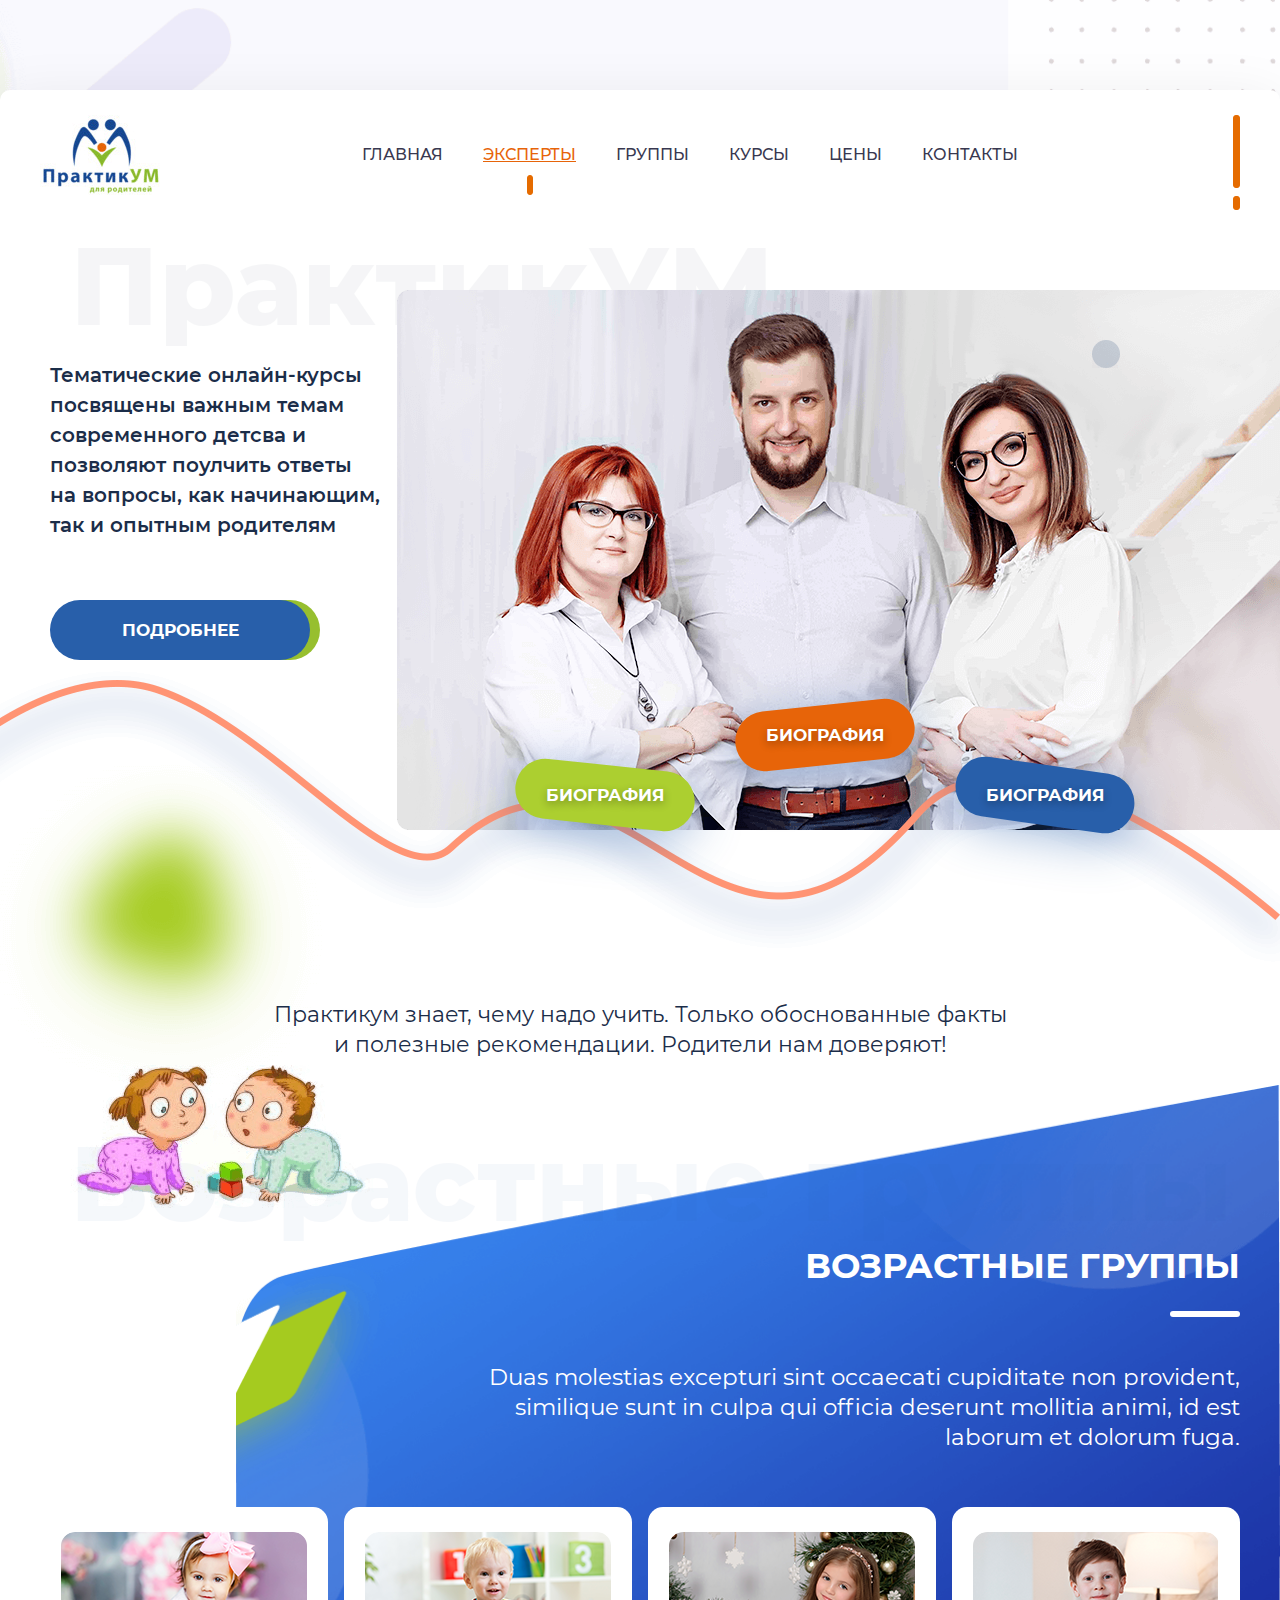
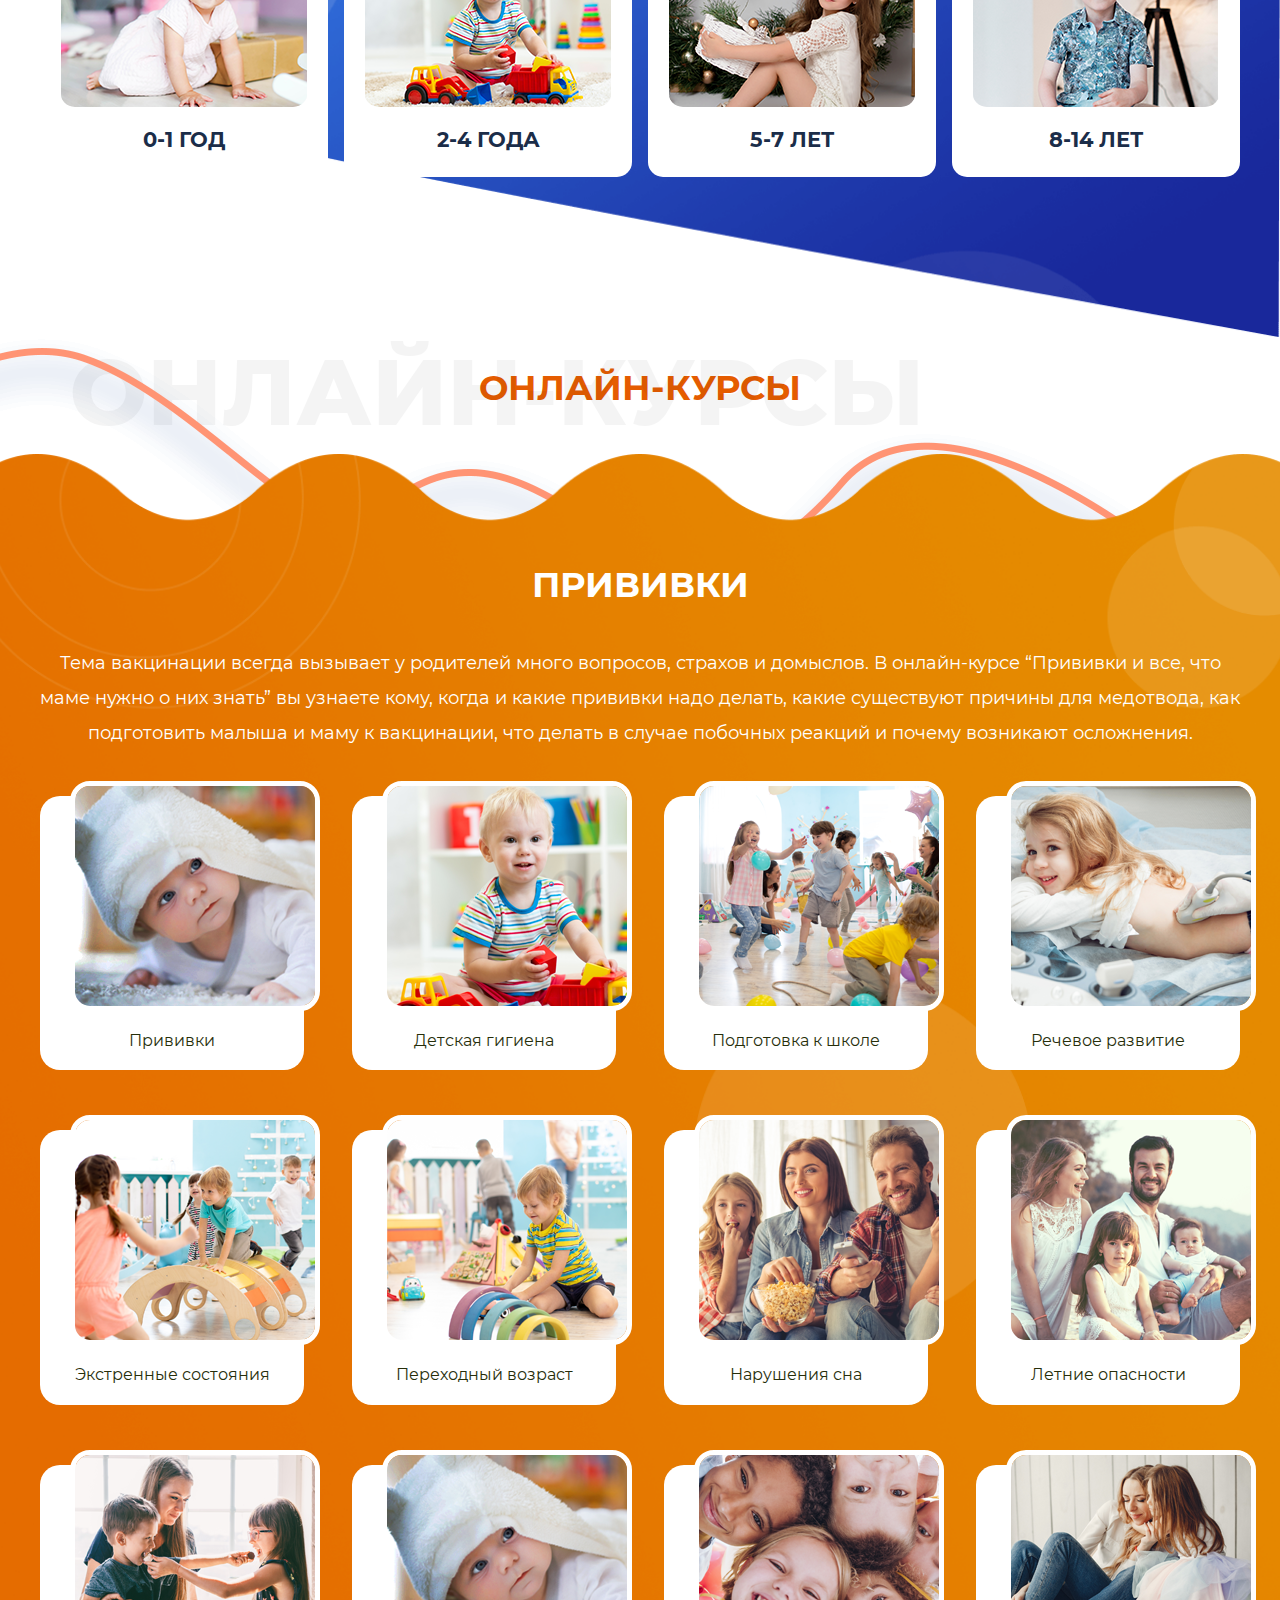
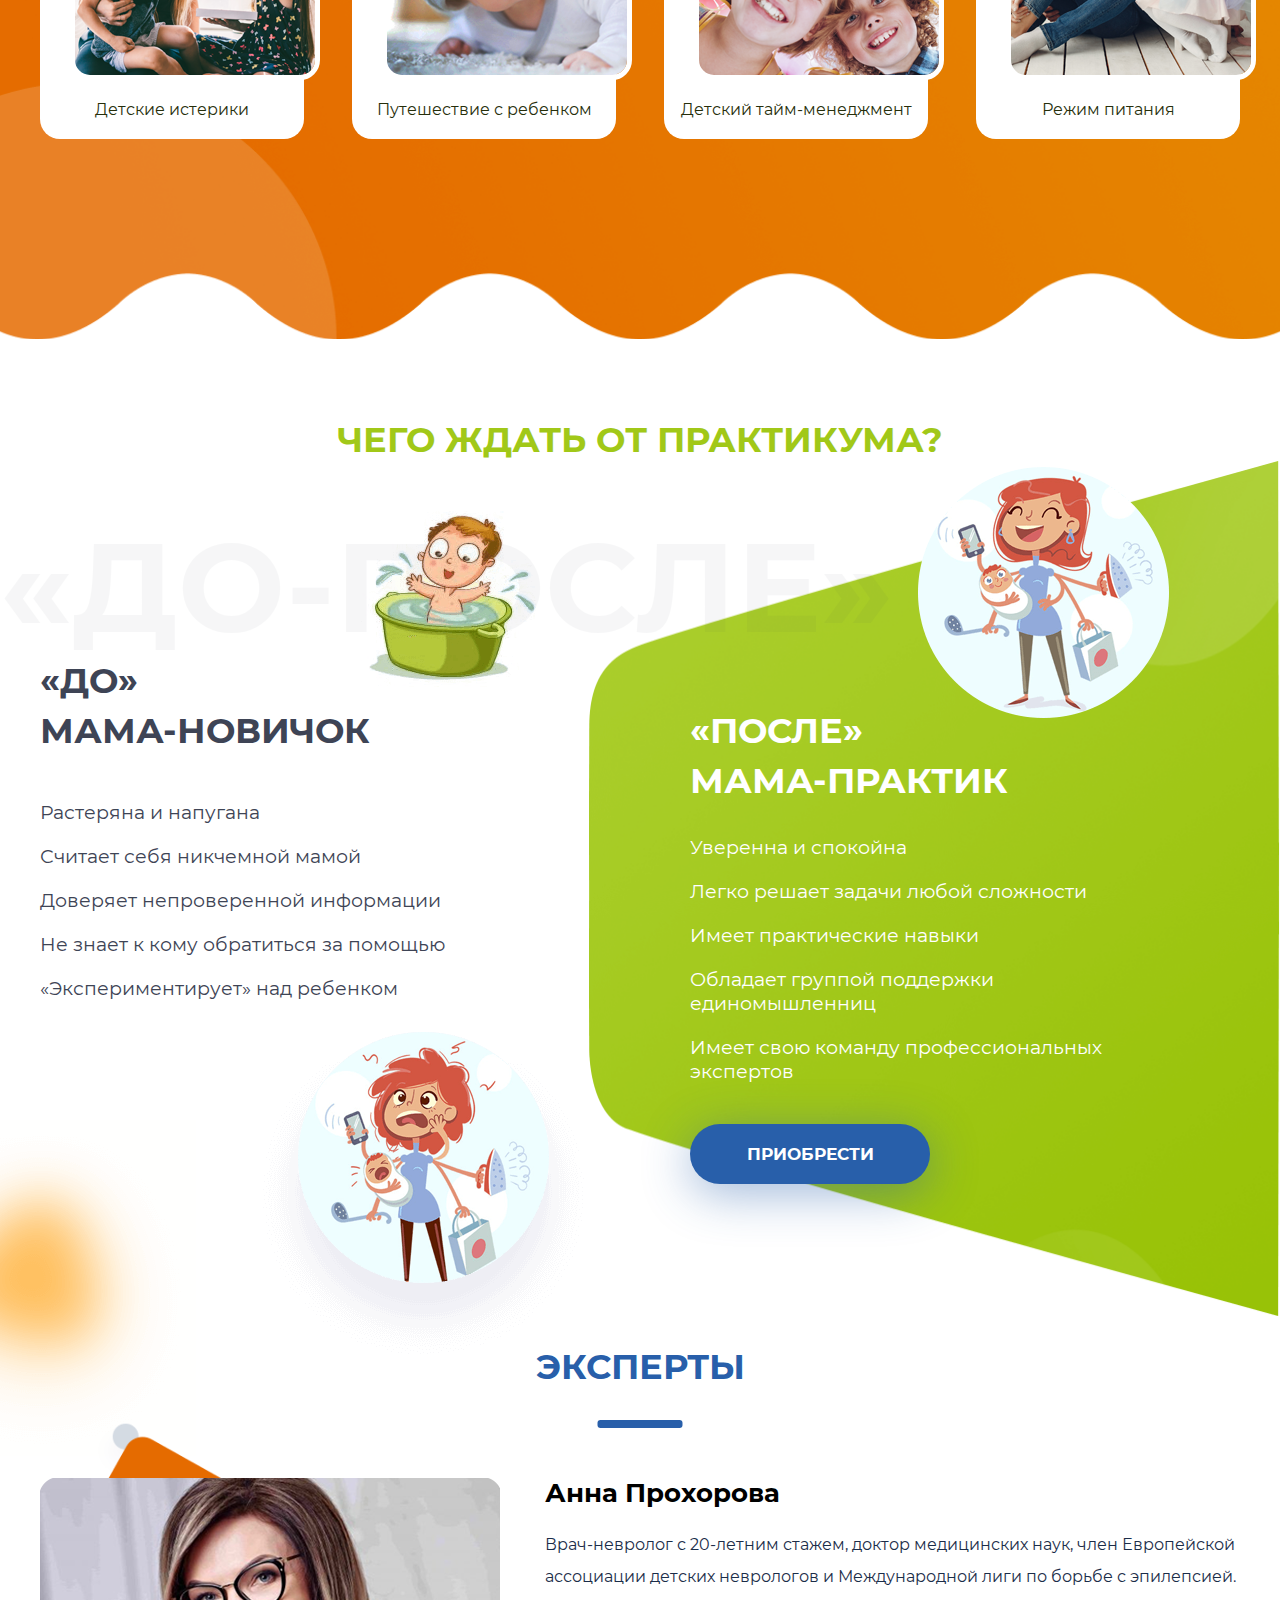
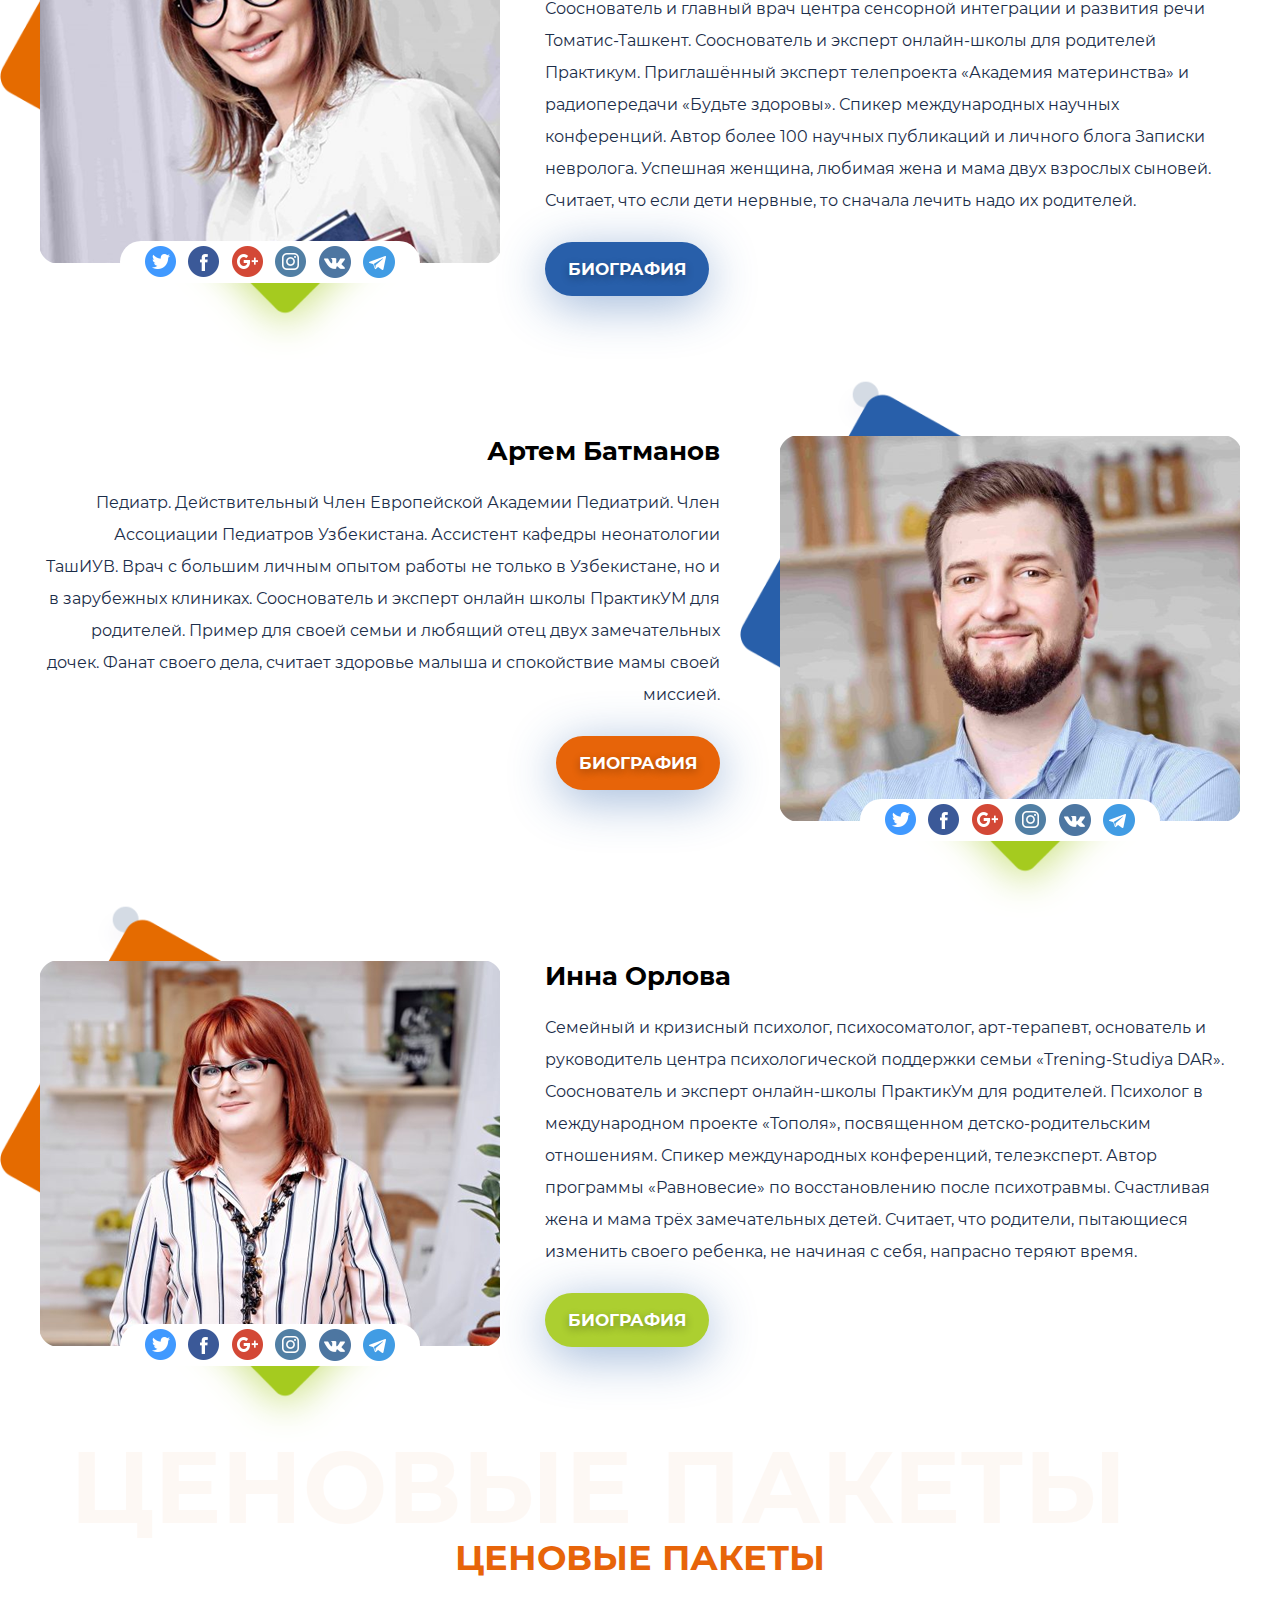
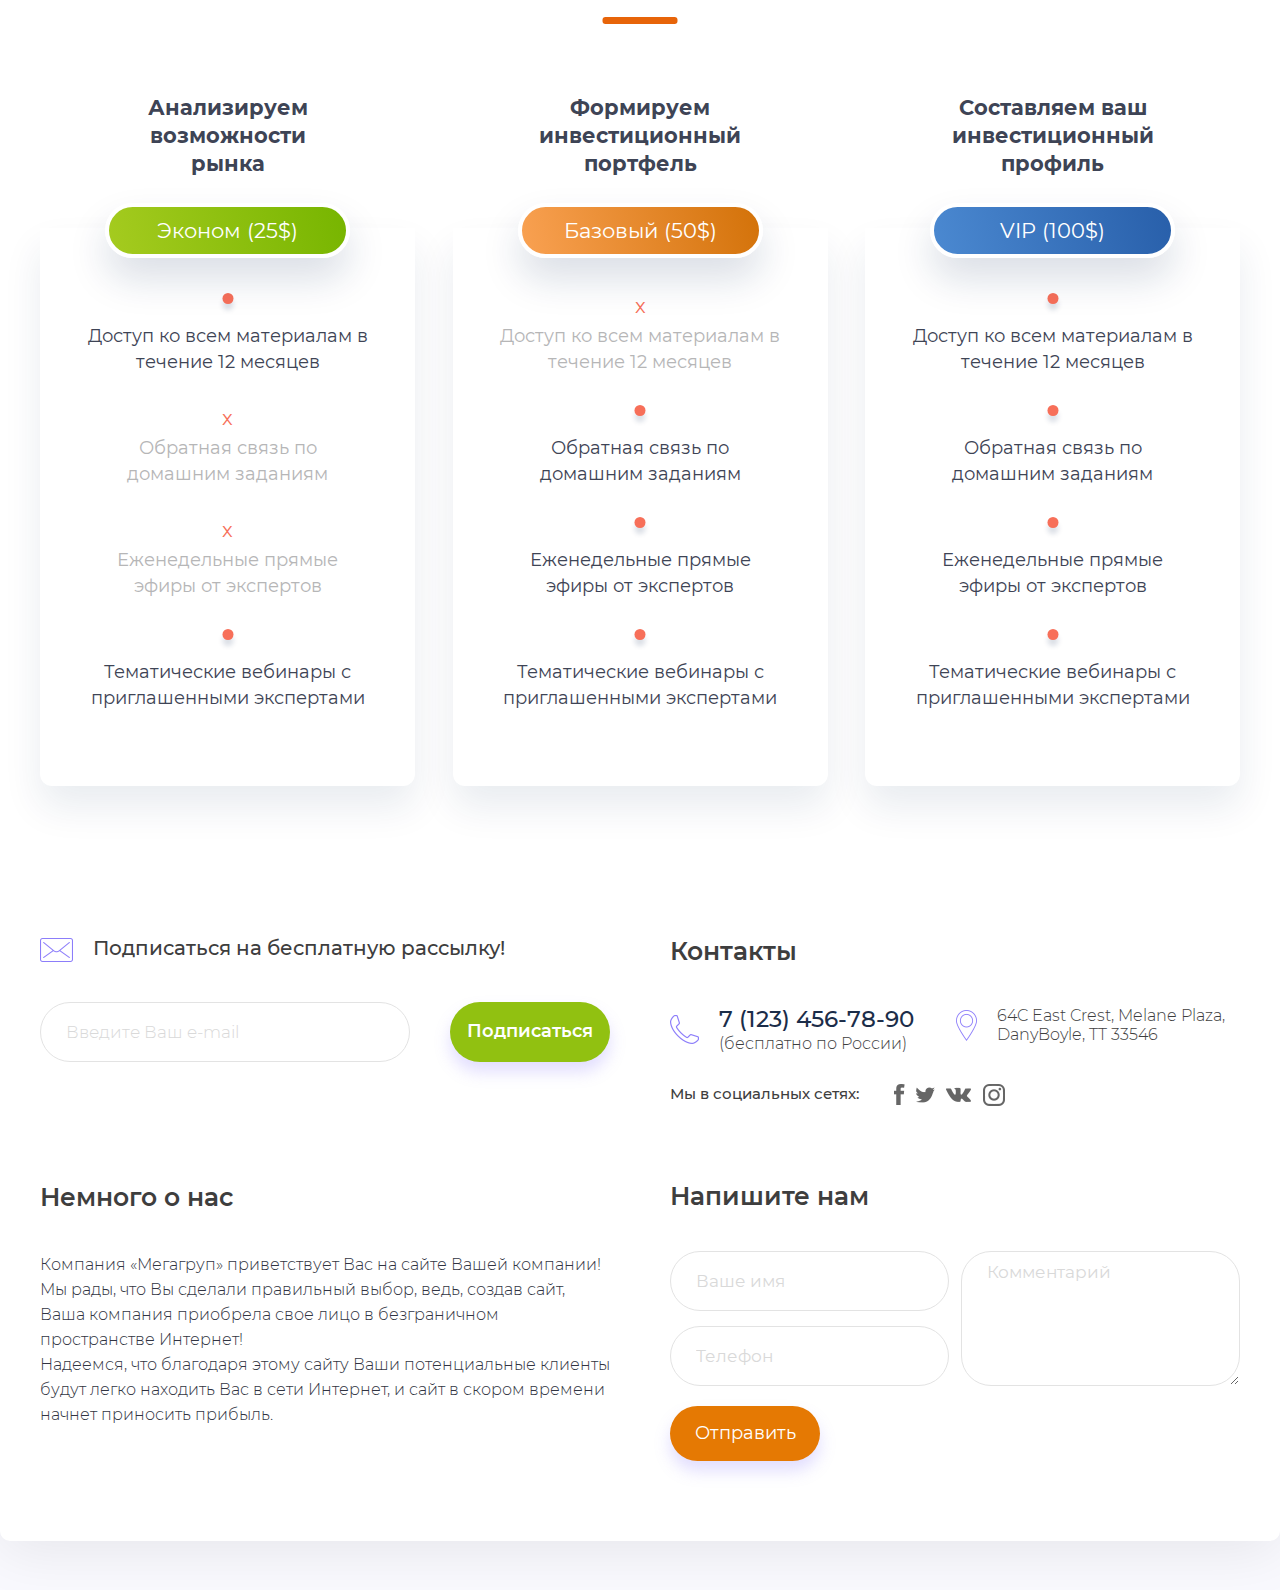
==== commit d63686a8: "fix" ====
--- a/index.html
+++ b/index.html
@@ -406,7 +406,10 @@
 							<div class="footer-social">
 								<p>Мы в социальных сетях:</p>
 								<ul class="footer-social-list">
-									<li><a href="#"><img src="img/icons/social.png" alt=""></a></li>
+									<li><a href="#"><img src="img/icons/fb.png" alt=""></a></li>
+									<li><a href="#"><img src="img/icons/twitter.png" alt=""></a></li>
+									<li><a href="#"><img src="img/icons/vk.png" alt=""></a></li>
+									<li><a href="#"><img src="img/icons/insta.png" alt=""></a></li>
 								</ul>
 							</div>
 						</div>
--- a/css/main.min.css
+++ b/css/main.min.css
@@ -8746,6 +8746,20 @@
           -ms-flex-align: center;
               align-items: center;
       list-style: none; }
+      .footer-social-list a {
+        display: -webkit-box;
+        display: -webkit-flex;
+        display: -ms-flexbox;
+        display: flex;
+        -webkit-box-align: center;
+        -webkit-align-items: center;
+            -ms-flex-align: center;
+                align-items: center;
+        -webkit-box-pack: center;
+        -webkit-justify-content: center;
+            -ms-flex-pack: center;
+                justify-content: center;
+        margin: 0 5px; }
   .footer-contacts-form {
     display: -webkit-box;
     display: -webkit-flex;
